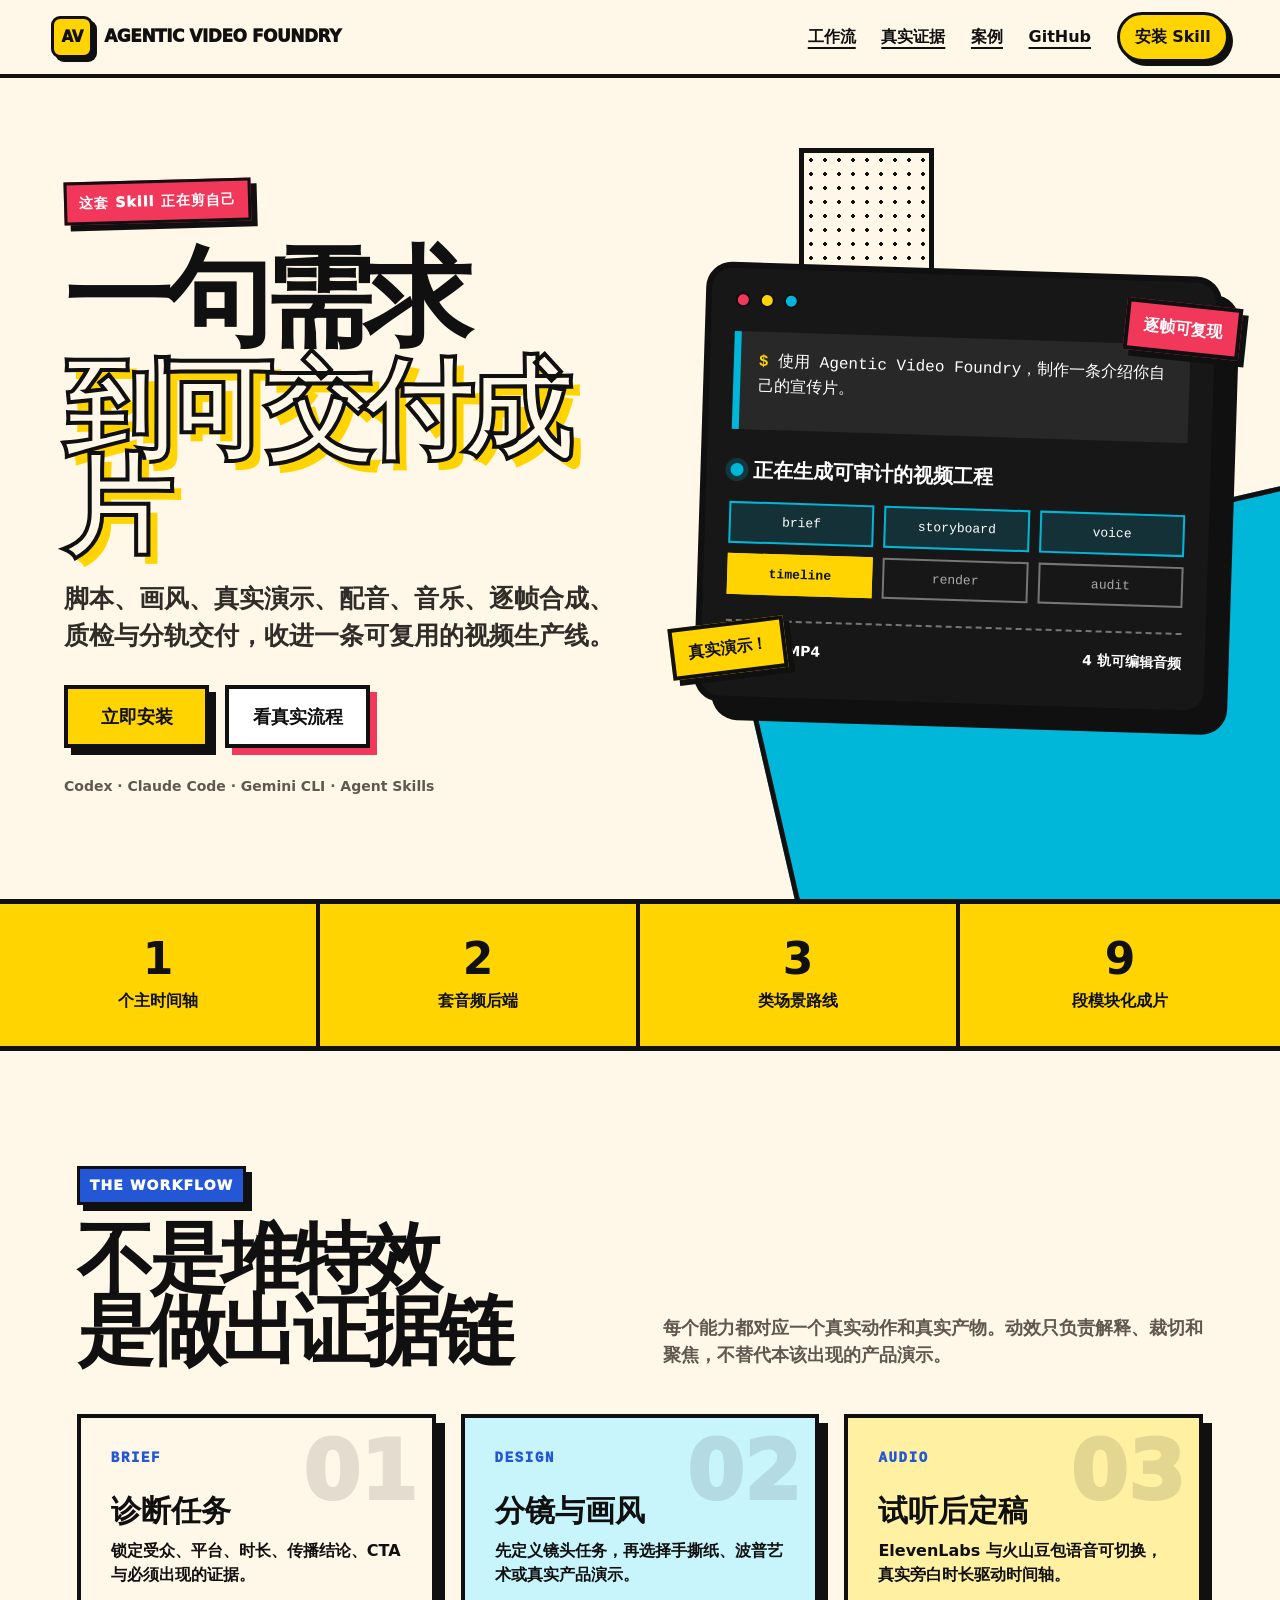
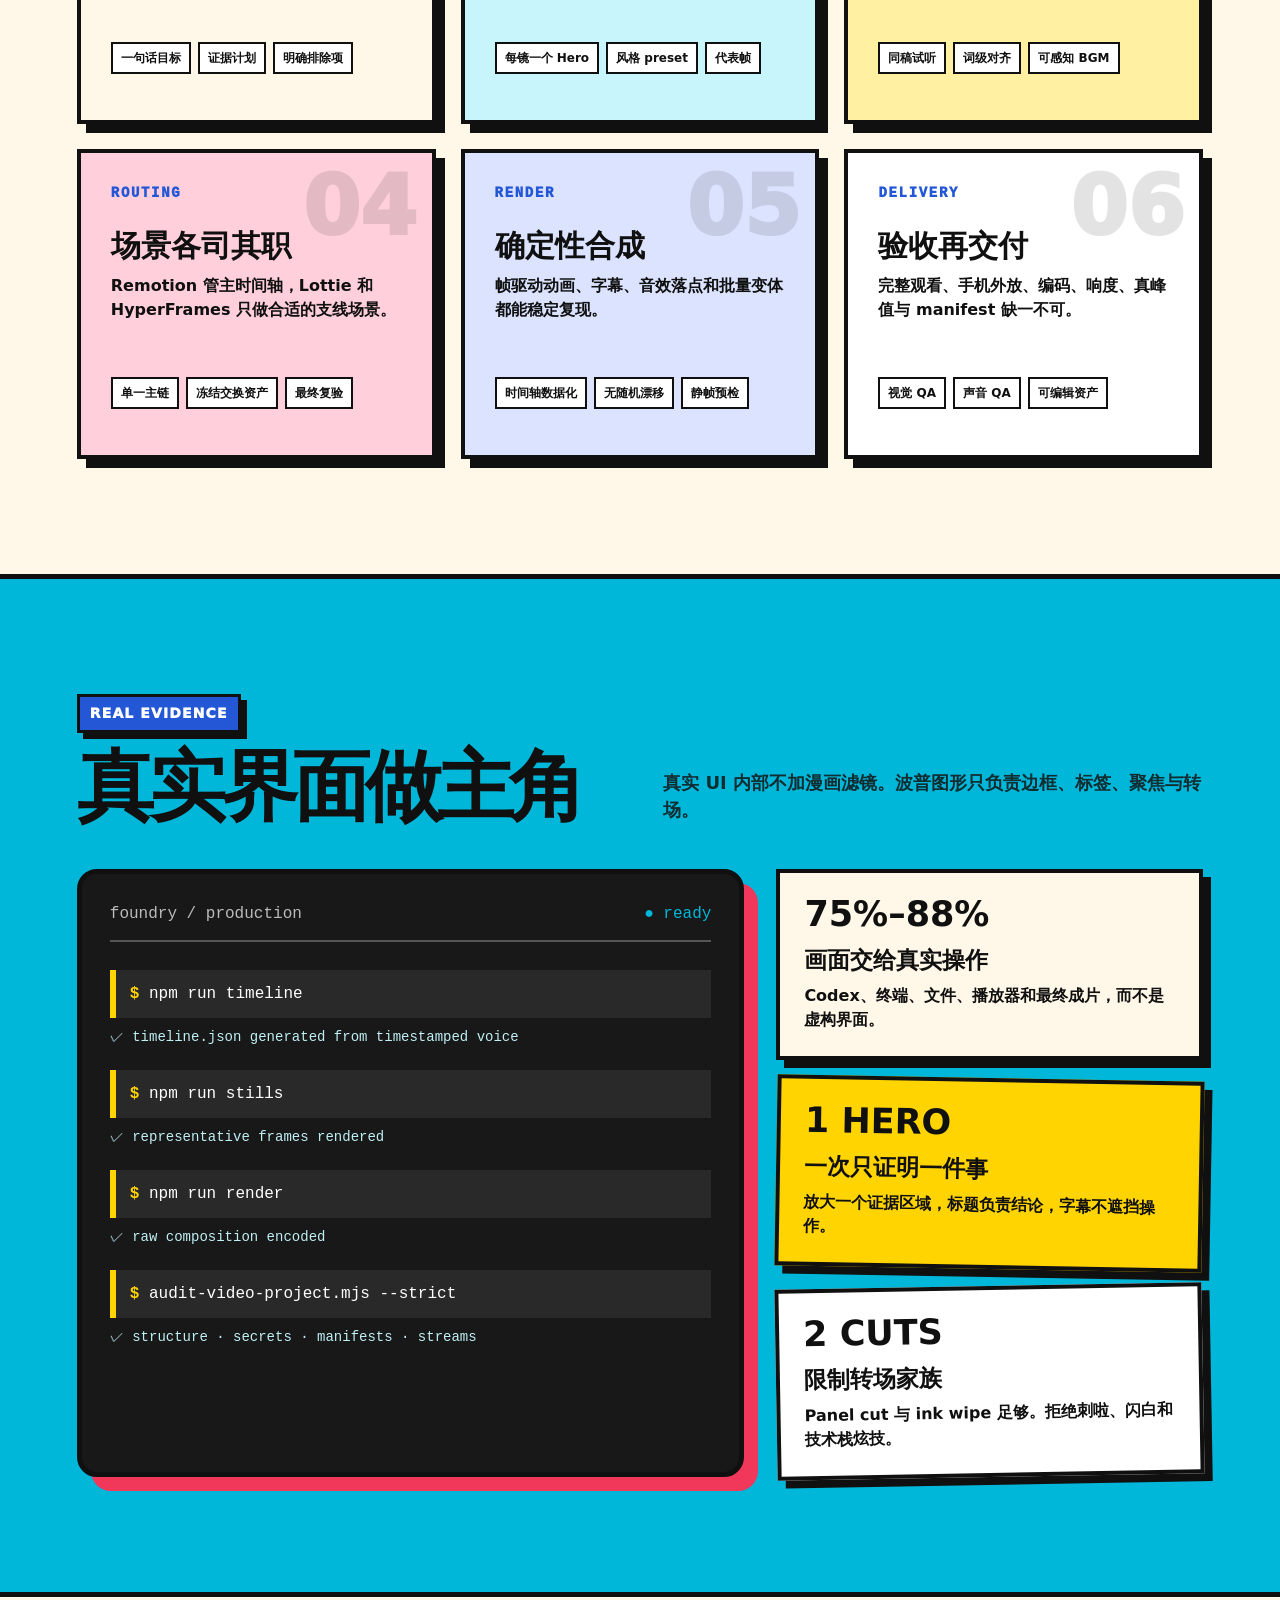
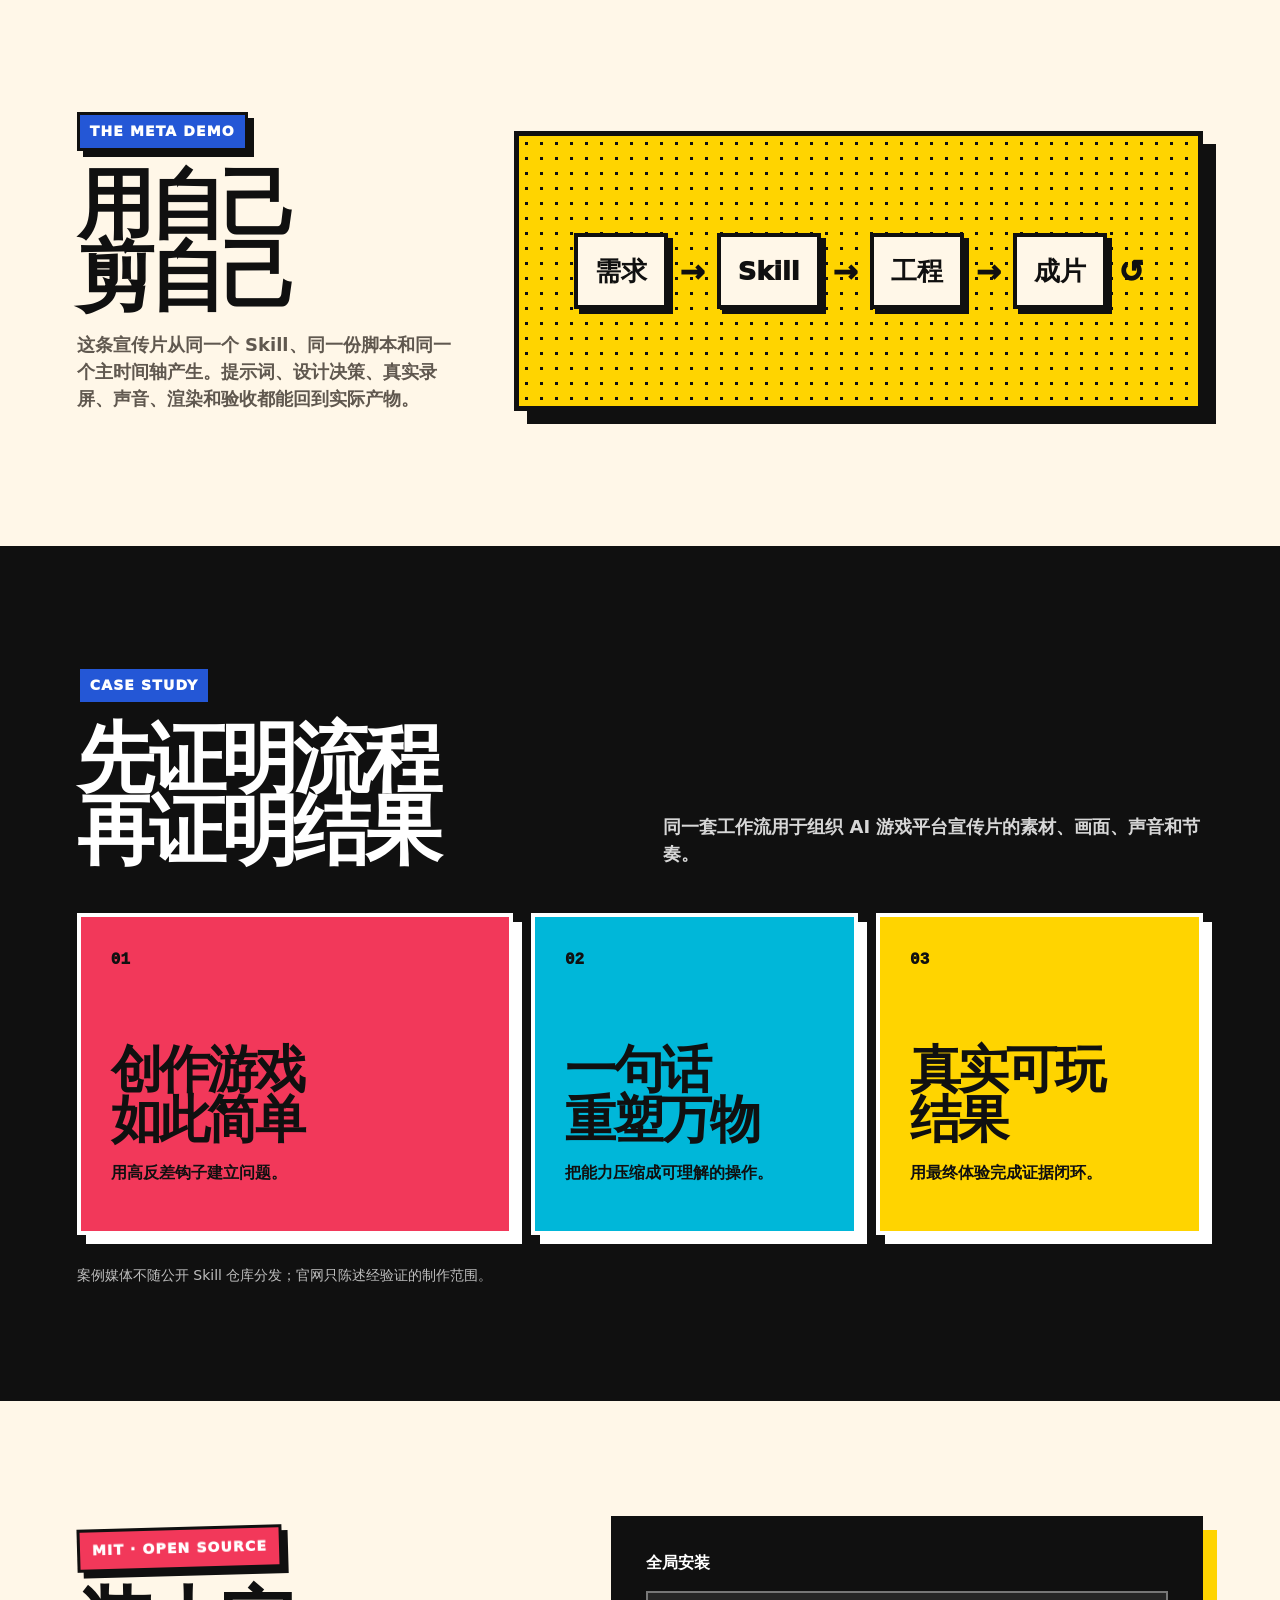
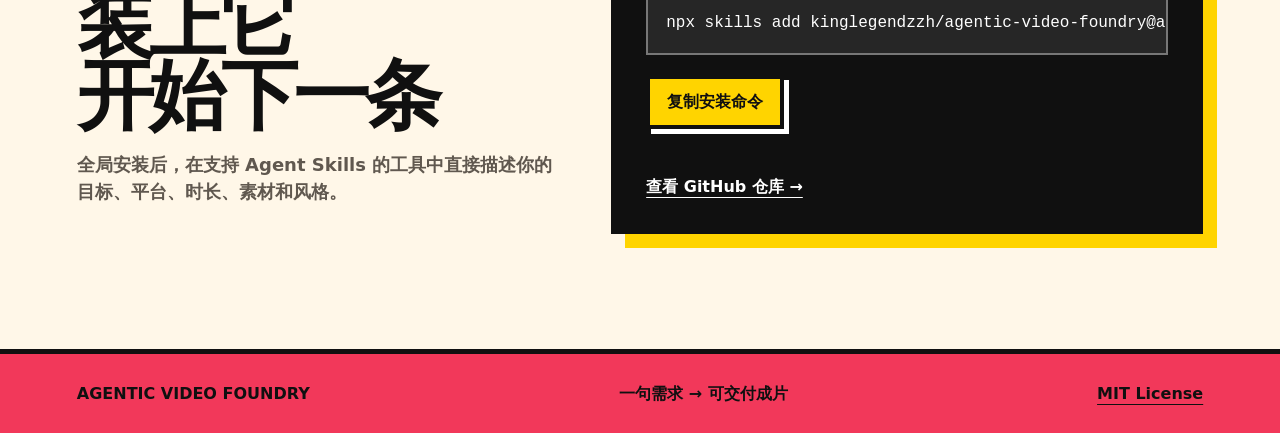
==== website/index.html @ 3f9676ea "feat: add pop-art project website" ====
<!doctype html>
<html lang="zh-CN">
  <head>
    <meta charset="utf-8" />
    <meta name="viewport" content="width=device-width, initial-scale=1" />
    <meta
      name="description"
      content="Agentic Video Foundry：把创意、真实演示、配音、音乐、字幕、逐帧合成和质检串成可复现的短视频生产线。"
    />
    <meta name="theme-color" content="#fff7e8" />
    <title>Agentic Video Foundry｜一句需求，到可交付成片</title>
    <link rel="icon" href="data:," />
    <link rel="stylesheet" href="./styles.css" />
    <script src="./site.js" defer></script>
  </head>
  <body>
    <a class="skip-link" href="#main">跳到主要内容</a>

    <header class="site-header" data-header>
      <a class="brand" href="#top" aria-label="Agentic Video Foundry 首页">
        <span class="brand-mark" aria-hidden="true">AV</span>
        <span>AGENTIC VIDEO FOUNDRY</span>
      </a>
      <nav class="site-nav" aria-label="主要导航">
        <a href="#workflow">工作流</a>
        <a href="#evidence">真实证据</a>
        <a href="#case-study">案例</a>
        <a href="https://github.com/kinglegendzzh/agentic-video-foundry">GitHub</a>
        <a class="nav-cta" href="#install">安装 Skill</a>
      </nav>
    </header>

    <main id="main">
      <section class="hero" id="top" aria-labelledby="hero-title">
        <div class="hero-copy">
          <p class="eyebrow">这套 Skill 正在剪自己</p>
          <h1 id="hero-title">
            一句需求
            <span>到可交付成片</span>
          </h1>
          <p class="hero-lead">
            脚本、画风、真实演示、配音、音乐、逐帧合成、质检与分轨交付，收进一条可复用的视频生产线。
          </p>
          <div class="hero-actions">
            <a class="button button-primary" href="#install">立即安装</a>
            <a class="button button-secondary" href="#evidence">看真实流程</a>
          </div>
          <p class="compatibility">Codex · Claude Code · Gemini CLI · Agent Skills</p>
        </div>

        <div class="hero-stage" aria-label="Agentic Video Foundry 制作流程示意">
          <div class="browser-card">
            <div class="browser-dots" aria-hidden="true">
              <i></i><i></i><i></i>
            </div>
            <p class="terminal-line">
              <span class="terminal-prompt">$</span>
              使用 Agentic Video Foundry，制作一条介绍你自己的宣传片。
            </p>
            <div class="build-status">
              <span class="status-dot" aria-hidden="true"></span>
              <strong>正在生成可审计的视频工程</strong>
            </div>
            <ol class="build-steps" aria-label="制作步骤">
              <li class="is-done">brief</li>
              <li class="is-done">storyboard</li>
              <li class="is-done">voice</li>
              <li class="is-active">timeline</li>
              <li>render</li>
              <li>audit</li>
            </ol>
            <div class="mini-output">
              <span>9 段独立 MP4</span>
              <span>4 轨可编辑音频</span>
            </div>
          </div>
          <div class="burst burst-one" aria-hidden="true">真实演示！</div>
          <div class="burst burst-two" aria-hidden="true">逐帧可复现</div>
        </div>
      </section>

      <section class="proof-strip" aria-label="核心能力数字">
        <article><strong>1</strong><span>个主时间轴</span></article>
        <article><strong>2</strong><span>套音频后端</span></article>
        <article><strong>3</strong><span>类场景路线</span></article>
        <article><strong>9</strong><span>段模块化成片</span></article>
      </section>

      <section class="section workflow-section" id="workflow" aria-labelledby="workflow-title">
        <div class="section-heading">
          <div>
            <p class="section-kicker">THE WORKFLOW</p>
            <h2 id="workflow-title">不是堆特效<br />是做出证据链</h2>
          </div>
          <p>
            每个能力都对应一个真实动作和真实产物。动效只负责解释、裁切和聚焦，不替代本该出现的产品演示。
          </p>
        </div>

        <div class="workflow-grid">
          <article class="workflow-card card-paper">
            <span class="card-number">01</span>
            <p class="card-label">BRIEF</p>
            <h3>诊断任务</h3>
            <p>锁定受众、平台、时长、传播结论、CTA 与必须出现的证据。</p>
            <ul><li>一句话目标</li><li>证据计划</li><li>明确排除项</li></ul>
          </article>
          <article class="workflow-card card-cyan">
            <span class="card-number">02</span>
            <p class="card-label">DESIGN</p>
            <h3>分镜与画风</h3>
            <p>先定义镜头任务，再选择手撕纸、波普艺术或真实产品演示。</p>
            <ul><li>每镜一个 Hero</li><li>风格 preset</li><li>代表帧</li></ul>
          </article>
          <article class="workflow-card card-yellow">
            <span class="card-number">03</span>
            <p class="card-label">AUDIO</p>
            <h3>试听后定稿</h3>
            <p>ElevenLabs 与火山豆包语音可切换，真实旁白时长驱动时间轴。</p>
            <ul><li>同稿试听</li><li>词级对齐</li><li>可感知 BGM</li></ul>
          </article>
          <article class="workflow-card card-red">
            <span class="card-number">04</span>
            <p class="card-label">ROUTING</p>
            <h3>场景各司其职</h3>
            <p>Remotion 管主时间轴，Lottie 和 HyperFrames 只做合适的支线场景。</p>
            <ul><li>单一主链</li><li>冻结交换资产</li><li>最终复验</li></ul>
          </article>
          <article class="workflow-card card-blue">
            <span class="card-number">05</span>
            <p class="card-label">RENDER</p>
            <h3>确定性合成</h3>
            <p>帧驱动动画、字幕、音效落点和批量变体都能稳定复现。</p>
            <ul><li>时间轴数据化</li><li>无随机漂移</li><li>静帧预检</li></ul>
          </article>
          <article class="workflow-card card-white">
            <span class="card-number">06</span>
            <p class="card-label">DELIVERY</p>
            <h3>验收再交付</h3>
            <p>完整观看、手机外放、编码、响度、真峰值与 manifest 缺一不可。</p>
            <ul><li>视觉 QA</li><li>声音 QA</li><li>可编辑资产</li></ul>
          </article>
        </div>
      </section>

      <section class="section evidence-section" id="evidence" aria-labelledby="evidence-title">
        <div class="section-heading evidence-heading">
          <div>
            <p class="section-kicker">REAL EVIDENCE</p>
            <h2 id="evidence-title">真实界面做主角</h2>
          </div>
          <p>真实 UI 内部不加漫画滤镜。波普图形只负责边框、标签、聚焦与转场。</p>
        </div>

        <div class="evidence-layout">
          <div class="evidence-terminal" aria-label="真实工程命令示例">
            <div class="terminal-header"><span>foundry / production</span><span>● ready</span></div>
            <code><b>$</b> npm run timeline</code>
            <p>✓ timeline.json generated from timestamped voice</p>
            <code><b>$</b> npm run stills</code>
            <p>✓ representative frames rendered</p>
            <code><b>$</b> npm run render</code>
            <p>✓ raw composition encoded</p>
            <code><b>$</b> audit-video-project.mjs --strict</code>
            <p>✓ structure · secrets · manifests · streams</p>
          </div>

          <div class="evidence-notes">
            <article>
              <strong>75%–88%</strong>
              <h3>画面交给真实操作</h3>
              <p>Codex、终端、文件、播放器和最终成片，而不是虚构界面。</p>
            </article>
            <article>
              <strong>1 HERO</strong>
              <h3>一次只证明一件事</h3>
              <p>放大一个证据区域，标题负责结论，字幕不遮挡操作。</p>
            </article>
            <article>
              <strong>2 CUTS</strong>
              <h3>限制转场家族</h3>
              <p>Panel cut 与 ink wipe 足够。拒绝刺啦、闪白和技术栈炫技。</p>
            </article>
          </div>
        </div>
      </section>

      <section class="section self-demo" aria-labelledby="self-demo-title">
        <div class="self-demo-copy">
          <p class="section-kicker">THE META DEMO</p>
          <h2 id="self-demo-title">用自己<br />剪自己</h2>
          <p>
            这条宣传片从同一个 Skill、同一份脚本和同一个主时间轴产生。提示词、设计决策、真实录屏、声音、渲染和验收都能回到实际产物。
          </p>
        </div>
        <div class="loop-diagram" aria-label="自我演示闭环">
          <span>需求</span><i aria-hidden="true">→</i><span>Skill</span><i aria-hidden="true">→</i><span>工程</span><i aria-hidden="true">→</i><span>成片</span><i aria-hidden="true">↺</i>
        </div>
      </section>

      <section class="section case-section" id="case-study" aria-labelledby="case-title">
        <div class="section-heading case-heading">
          <div>
            <p class="section-kicker">CASE STUDY</p>
            <h2 id="case-title">先证明流程<br />再证明结果</h2>
          </div>
          <p>同一套工作流用于组织 AI 游戏平台宣传片的素材、画面、声音和节奏。</p>
        </div>
        <div class="case-panels" aria-label="AI 游戏平台宣传片内容概览">
          <article class="case-panel case-pink"><span>01</span><h3>创作游戏<br />如此简单</h3><p>用高反差钩子建立问题。</p></article>
          <article class="case-panel case-cyan"><span>02</span><h3>一句话<br />重塑万物</h3><p>把能力压缩成可理解的操作。</p></article>
          <article class="case-panel case-yellow"><span>03</span><h3>真实可玩<br />结果</h3><p>用最终体验完成证据闭环。</p></article>
        </div>
        <p class="case-note">案例媒体不随公开 Skill 仓库分发；官网只陈述经验证的制作范围。</p>
      </section>

      <section class="section install-section" id="install" aria-labelledby="install-title">
        <div>
          <p class="eyebrow">MIT · OPEN SOURCE</p>
          <h2 id="install-title">装上它<br />开始下一条</h2>
          <p>全局安装后，在支持 Agent Skills 的工具中直接描述你的目标、平台、时长、素材和风格。</p>
        </div>
        <div class="install-panel">
          <p>全局安装</p>
          <pre><code data-install-command>npx skills add kinglegendzzh/agentic-video-foundry@agentic-video-foundry -g -y</code></pre>
          <button class="copy-button" type="button" data-copy-button aria-describedby="copy-status">
            复制安装命令
          </button>
          <p class="copy-status" id="copy-status" role="status" aria-live="polite"></p>
          <a class="repo-link" href="https://github.com/kinglegendzzh/agentic-video-foundry">查看 GitHub 仓库 →</a>
        </div>
      </section>
    </main>

    <footer class="site-footer">
      <span>AGENTIC VIDEO FOUNDRY</span>
      <span>一句需求 → 可交付成片</span>
      <a href="https://github.com/kinglegendzzh/agentic-video-foundry/blob/main/LICENSE">MIT License</a>
    </footer>
  </body>
</html>
---- website/styles.css ----
:root {
  --ink: #101010;
  --paper: #fff7e8;
  --yellow: #ffd400;
  --cyan: #00b7d9;
  --red: #f2385a;
  --blue: #2457d6;
  --white: #ffffff;
  --muted: #60584f;
  --border: 4px;
  --shadow: 9px 9px 0 var(--ink);
  --content: 1440px;
}

* {
  box-sizing: border-box;
}

html {
  scroll-behavior: smooth;
  scroll-padding-top: 90px;
}

body {
  margin: 0;
  background: var(--paper);
  color: var(--ink);
  font-family: Inter, ui-sans-serif, system-ui, -apple-system, BlinkMacSystemFont, "PingFang SC", "Microsoft YaHei", sans-serif;
  line-height: 1.5;
}

a,
button {
  -webkit-tap-highlight-color: transparent;
}

a:focus-visible,
button:focus-visible {
  outline: 5px solid var(--blue);
  outline-offset: 4px;
}

.skip-link {
  position: fixed;
  left: 18px;
  top: 12px;
  z-index: 100;
  padding: 10px 14px;
  color: var(--white);
  background: var(--ink);
  transform: translateY(-160%);
}

.skip-link:focus {
  transform: translateY(0);
}

.site-header {
  position: sticky;
  top: 0;
  z-index: 20;
  display: flex;
  align-items: center;
  justify-content: space-between;
  gap: 24px;
  min-height: 76px;
  padding: 12px clamp(18px, 4vw, 68px);
  border-bottom: var(--border) solid var(--ink);
  background: rgba(255, 247, 232, 0.96);
}

.site-header.is-scrolled {
  box-shadow: 0 7px 0 rgba(16, 16, 16, 0.16);
}

.brand {
  display: flex;
  align-items: center;
  gap: 11px;
  color: var(--ink);
  font-size: 17px;
  font-weight: 950;
  letter-spacing: -0.03em;
  text-decoration: none;
}

.brand-mark {
  display: grid;
  width: 42px;
  height: 42px;
  place-items: center;
  border: 3px solid var(--ink);
  border-radius: 9px;
  background: var(--yellow);
  box-shadow: 4px 4px 0 var(--ink);
  font-size: 15px;
}

.site-nav {
  display: flex;
  align-items: center;
  gap: clamp(13px, 2vw, 28px);
}

.site-nav a {
  color: var(--ink);
  font-weight: 820;
  text-decoration-thickness: 2px;
  text-underline-offset: 5px;
}

.site-nav .nav-cta {
  padding: 10px 15px;
  border: 3px solid var(--ink);
  border-radius: 999px;
  background: var(--yellow);
  box-shadow: 4px 4px 0 var(--ink);
  text-decoration: none;
}

.hero {
  position: relative;
  isolation: isolate;
  display: grid;
  grid-template-columns: minmax(0, 1.04fr) minmax(390px, 0.96fr);
  gap: clamp(36px, 6vw, 92px);
  align-items: center;
  min-height: 720px;
  max-width: var(--content);
  margin: 0 auto;
  padding: clamp(60px, 8vw, 112px) clamp(20px, 5vw, 78px);
  overflow: hidden;
}

.hero::before,
.hero::after {
  content: "";
  position: absolute;
  z-index: -2;
  border: 5px solid var(--ink);
}

.hero::before {
  right: -190px;
  bottom: -340px;
  width: 660px;
  height: 700px;
  background: var(--cyan);
  transform: rotate(-13deg);
}

.hero::after {
  right: 27%;
  top: 70px;
  width: 125px;
  height: 125px;
  background-image: radial-gradient(var(--ink) 2px, transparent 2px);
  background-size: 14px 14px;
}

.eyebrow,
.section-kicker {
  display: inline-block;
  margin: 0;
  border: 3px solid var(--ink);
  background: var(--red);
  color: var(--white);
  box-shadow: 6px 6px 0 var(--ink);
  font-size: 14px;
  font-weight: 950;
  letter-spacing: 0.08em;
}

.eyebrow {
  padding: 8px 12px;
  transform: rotate(-1.6deg);
}

.hero h1 {
  max-width: 850px;
  margin: 27px 0 24px;
  font-size: clamp(58px, 8.4vw, 118px);
  font-weight: 1000;
  letter-spacing: -0.075em;
  line-height: 0.9;
}

.hero h1 span {
  display: block;
  margin-top: 15px;
  color: var(--paper);
  -webkit-text-stroke: 4px var(--ink);
  text-shadow: 9px 9px 0 var(--yellow);
}

.hero-lead {
  max-width: 720px;
  margin: 0;
  color: #302c27;
  font-size: clamp(18px, 2vw, 25px);
  font-weight: 720;
}

.hero-actions {
  display: flex;
  flex-wrap: wrap;
  gap: 16px;
  margin-top: 30px;
}

.button {
  display: inline-block;
  min-width: 145px;
  padding: 14px 20px;
  border: 4px solid var(--ink);
  color: var(--ink);
  font-size: 18px;
  font-weight: 950;
  text-align: center;
  text-decoration: none;
}

.button-primary {
  background: var(--yellow);
  box-shadow: 7px 7px 0 var(--ink);
}

.button-secondary {
  background: var(--white);
  box-shadow: 7px 7px 0 var(--red);
}

.button:active,
.copy-button:active,
.nav-cta:active {
  transform: translate(3px, 3px);
  box-shadow: 2px 2px 0 var(--ink);
}

.compatibility {
  margin: 28px 0 0;
  color: var(--muted);
  font-size: 14px;
  font-weight: 850;
}

.hero-stage {
  position: relative;
  min-width: 0;
}

.browser-card {
  min-height: 440px;
  padding: 24px;
  border: 6px solid var(--ink);
  border-radius: 26px;
  background: #171717;
  box-shadow: 18px 18px 0 var(--ink);
  color: var(--white);
  transform: rotate(1.8deg);
}

.browser-dots {
  display: flex;
  gap: 9px;
  margin-bottom: 24px;
}

.browser-dots i {
  display: block;
  width: 15px;
  height: 15px;
  border: 2px solid var(--ink);
  border-radius: 50%;
}

.browser-dots i:nth-child(1) { background: var(--red); }
.browser-dots i:nth-child(2) { background: var(--yellow); }
.browser-dots i:nth-child(3) { background: var(--cyan); }

.terminal-line {
  min-height: 98px;
  margin: 0;
  padding: 18px;
  border-left: 7px solid var(--cyan);
  background: #282828;
  font-family: ui-monospace, SFMono-Regular, Menlo, Monaco, Consolas, monospace;
  font-size: 16px;
  line-height: 1.55;
}

.terminal-prompt {
  color: var(--yellow);
  font-weight: 900;
}

.build-status {
  display: flex;
  align-items: center;
  gap: 10px;
  margin: 25px 0 17px;
  font-size: 20px;
}

.status-dot {
  width: 13px;
  height: 13px;
  border-radius: 50%;
  background: var(--cyan);
  box-shadow: 0 0 0 5px rgba(0, 183, 217, 0.2);
}

.build-steps {
  display: grid;
  grid-template-columns: repeat(3, 1fr);
  gap: 10px;
  margin: 0;
  padding: 0;
  list-style: none;
}

.build-steps li {
  padding: 9px;
  border: 2px solid #777;
  color: #aaa;
  font-family: ui-monospace, monospace;
  font-size: 13px;
  text-align: center;
}

.build-steps .is-done {
  border-color: var(--cyan);
  color: var(--white);
  background: rgba(0, 183, 217, 0.16);
}

.build-steps .is-active {
  border-color: var(--yellow);
  color: var(--ink);
  background: var(--yellow);
  font-weight: 900;
}

.mini-output {
  display: flex;
  justify-content: space-between;
  gap: 12px;
  margin-top: 25px;
  padding-top: 18px;
  border-top: 2px dashed #777;
  font-size: 14px;
  font-weight: 850;
}

.burst {
  position: absolute;
  z-index: 2;
  padding: 10px 14px;
  border: 4px solid var(--ink);
  background: var(--yellow);
  box-shadow: 6px 6px 0 var(--ink);
  font-weight: 1000;
}

.burst-one { left: -30px; bottom: 35px; transform: rotate(-7deg); }
.burst-two { right: -25px; top: 34px; background: var(--red); color: var(--white); transform: rotate(6deg); }

.proof-strip {
  display: grid;
  grid-template-columns: repeat(4, 1fr);
  border-top: 5px solid var(--ink);
  border-bottom: 5px solid var(--ink);
  background: var(--yellow);
}

.proof-strip article {
  display: grid;
  min-height: 142px;
  place-content: center;
  padding: 20px;
  border-right: 4px solid var(--ink);
  text-align: center;
}

.proof-strip article:last-child { border-right: 0; }
.proof-strip strong { font-size: 44px; line-height: 1; }
.proof-strip span { margin-top: 8px; font-weight: 850; }

.section {
  padding: clamp(70px, 9vw, 128px) clamp(20px, 6vw, 92px);
}

.section-heading {
  display: flex;
  justify-content: space-between;
  gap: 40px;
  align-items: end;
  max-width: var(--content);
  margin: 0 auto 46px;
}

.section-kicker {
  padding: 6px 10px;
  background: var(--blue);
}

.section-heading h2,
.self-demo h2,
.install-section h2 {
  margin: 18px 0 0;
  font-size: clamp(46px, 6vw, 82px);
  font-weight: 1000;
  letter-spacing: -0.065em;
  line-height: 0.94;
}

.section-heading > p {
  max-width: 540px;
  margin: 0;
  color: var(--muted);
  font-size: 18px;
  font-weight: 720;
}

.workflow-grid {
  display: grid;
  grid-template-columns: repeat(3, minmax(0, 1fr));
  gap: 25px;
  max-width: var(--content);
  margin: 0 auto;
}

.workflow-card {
  position: relative;
  min-height: 310px;
  padding: 30px;
  border: 4px solid var(--ink);
  box-shadow: var(--shadow);
  overflow: hidden;
}

.card-number {
  position: absolute;
  right: 15px;
  top: -8px;
  font-size: 82px;
  font-weight: 1000;
  opacity: 0.11;
}

.card-label {
  margin: 0 0 25px;
  color: var(--blue);
  font-family: ui-monospace, monospace;
  font-size: 14px;
  font-weight: 1000;
  letter-spacing: 0.12em;
}

.workflow-card h3 {
  margin: 0 0 12px;
  font-size: 30px;
  line-height: 1.1;
}

.workflow-card > p:not(.card-label) {
  min-height: 82px;
  margin: 0;
  font-weight: 690;
}

.workflow-card ul {
  display: flex;
  flex-wrap: wrap;
  gap: 7px;
  margin: 21px 0 0;
  padding: 0;
  list-style: none;
}

.workflow-card li {
  padding: 5px 8px;
  border: 2px solid var(--ink);
  background: var(--white);
  font-size: 12px;
  font-weight: 850;
}

.card-paper { background: var(--paper); }
.card-cyan { background: #c8f5fc; }
.card-yellow { background: #fff0a2; }
.card-red { background: #ffd0dc; }
.card-blue { background: #dbe3ff; }
.card-white { background: var(--white); }

.evidence-section {
  border-top: 5px solid var(--ink);
  border-bottom: 5px solid var(--ink);
  background: var(--cyan);
}

.evidence-heading > p { color: #102d32; }

.evidence-layout {
  display: grid;
  grid-template-columns: minmax(0, 1.22fr) minmax(310px, 0.78fr);
  gap: 32px;
  max-width: var(--content);
  margin: 0 auto;
}

.evidence-layout > *,
.install-section > * {
  min-width: 0;
}

.evidence-terminal {
  min-height: 470px;
  padding: 28px;
  border: 5px solid var(--ink);
  border-radius: 20px;
  background: #181818;
  box-shadow: 14px 14px 0 var(--red);
  color: var(--white);
}

.terminal-header {
  display: flex;
  justify-content: space-between;
  gap: 20px;
  margin-bottom: 28px;
  padding-bottom: 14px;
  border-bottom: 2px solid #555;
  color: #bbb;
  font-family: ui-monospace, monospace;
}

.terminal-header span:last-child { color: var(--cyan); }

.evidence-terminal code {
  display: block;
  overflow-x: auto;
  padding: 12px 14px;
  border-left: 6px solid var(--yellow);
  background: #292929;
  color: var(--white);
  font-family: ui-monospace, monospace;
  white-space: nowrap;
}

.evidence-terminal code b { color: var(--yellow); }
.evidence-terminal p { margin: 9px 0 22px; color: #bfeff4; font-family: ui-monospace, monospace; font-size: 14px; }

.evidence-notes {
  display: grid;
  gap: 18px;
}

.evidence-notes article {
  padding: 24px;
  border: 4px solid var(--ink);
  background: var(--paper);
  box-shadow: 8px 8px 0 var(--ink);
}

.evidence-notes article:nth-child(2) { background: var(--yellow); transform: rotate(1deg); }
.evidence-notes article:nth-child(3) { background: var(--white); transform: rotate(-1deg); }
.evidence-notes strong { font-size: 35px; line-height: 1; }
.evidence-notes h3 { margin: 10px 0 6px; font-size: 23px; }
.evidence-notes p { margin: 0; font-weight: 650; }

.self-demo {
  display: grid;
  grid-template-columns: minmax(280px, 0.72fr) minmax(0, 1.28fr);
  gap: 50px;
  align-items: center;
  max-width: var(--content);
  margin: 0 auto;
}

.self-demo-copy > p:last-child {
  max-width: 560px;
  color: var(--muted);
  font-size: 18px;
  font-weight: 690;
}

.loop-diagram {
  display: flex;
  align-items: center;
  justify-content: center;
  gap: 12px;
  min-height: 280px;
  padding: 30px;
  border: 5px solid var(--ink);
  background-image: radial-gradient(var(--ink) 1.5px, transparent 1.5px);
  background-color: var(--yellow);
  background-size: 15px 15px;
  box-shadow: 13px 13px 0 var(--ink);
  overflow: hidden;
}

.loop-diagram span {
  padding: 15px 17px;
  border: 4px solid var(--ink);
  background: var(--paper);
  box-shadow: 5px 5px 0 var(--ink);
  font-size: clamp(17px, 2vw, 26px);
  font-weight: 1000;
  white-space: nowrap;
}

.loop-diagram i { font-style: normal; font-size: 30px; font-weight: 1000; }

.case-section {
  border-top: 5px solid var(--ink);
  background: var(--ink);
  color: var(--white);
}

.case-heading > p { color: #d7d7d7; }

.case-panels {
  display: grid;
  grid-template-columns: 1.2fr 0.9fr 0.9fr;
  gap: 18px;
  max-width: var(--content);
  margin: 0 auto;
}

.case-panel {
  min-height: 320px;
  padding: 30px;
  border: 4px solid var(--white);
  color: var(--ink);
  box-shadow: 9px 9px 0 var(--white);
}

.case-panel span { font-family: ui-monospace, monospace; font-weight: 1000; }
.case-panel h3 { margin: 72px 0 12px; font-size: clamp(34px, 4vw, 61px); line-height: 0.98; letter-spacing: -0.055em; }
.case-panel p { max-width: 320px; font-weight: 750; }
.case-pink { background: var(--red); }
.case-cyan { background: var(--cyan); }
.case-yellow { background: var(--yellow); }

.case-note {
  max-width: var(--content);
  margin: 30px auto 0;
  color: #bdbdbd;
  font-size: 14px;
}

.install-section {
  display: grid;
  grid-template-columns: 0.9fr 1.1fr;
  gap: 50px;
  align-items: center;
  max-width: var(--content);
  margin: 0 auto;
}

.install-section > div:first-child > p:last-child {
  max-width: 560px;
  color: var(--muted);
  font-size: 18px;
  font-weight: 690;
}

.install-panel {
  min-width: 0;
  padding: 30px;
  border: 5px solid var(--ink);
  background: var(--ink);
  box-shadow: 14px 14px 0 var(--yellow);
  color: var(--white);
}

.install-panel > p:first-child { margin-top: 0; font-weight: 900; }
.install-panel pre { max-width: 100%; overflow-x: auto; margin: 15px 0 20px; padding: 18px; border: 2px solid #777; background: #262626; }
.install-panel code { font-family: ui-monospace, monospace; white-space: pre; }

.copy-button {
  min-height: 48px;
  padding: 11px 17px;
  border: 4px solid var(--ink);
  background: var(--yellow);
  box-shadow: 5px 5px 0 var(--white);
  color: var(--ink);
  font: inherit;
  font-weight: 950;
  cursor: pointer;
}

.copy-status {
  min-height: 24px;
  margin: 15px 0 0;
  color: var(--cyan);
  font-weight: 800;
}

.repo-link { display: inline-block; margin-top: 7px; color: var(--white); font-weight: 850; text-underline-offset: 5px; }

.site-footer {
  display: flex;
  justify-content: space-between;
  gap: 20px;
  padding: 28px clamp(20px, 6vw, 92px);
  border-top: 5px solid var(--ink);
  background: var(--red);
  color: var(--ink);
  font-weight: 900;
}

.site-footer a { color: var(--ink); text-underline-offset: 5px; }

@media (max-width: 1060px) {
  .site-nav > a:not(.nav-cta):not([href*="github"]) { display: none; }
  .hero { grid-template-columns: minmax(0, 1fr); min-height: 0; }
  .hero-stage { max-width: 680px; }
  .workflow-grid { grid-template-columns: repeat(2, minmax(0, 1fr)); }
  .self-demo { grid-template-columns: 1fr; }
  .case-panels { grid-template-columns: 1fr; }
  .case-panel { min-height: 240px; }
  .case-panel h3 { margin-top: 35px; }
}

@media (max-width: 800px) {
  html { scroll-padding-top: 76px; }
  .site-header { min-height: 68px; padding: 10px 16px; }
  .brand span:last-child { display: none; }
  .site-nav { gap: 10px; }
  .site-nav a[href*="github"] { font-size: 14px; }
  .site-nav .nav-cta { padding: 8px 12px; font-size: 14px; }
  .hero { padding-top: 56px; padding-bottom: 70px; }
  .hero::after { display: none; }
  .browser-card { min-height: 0; transform: none; box-shadow: 10px 10px 0 var(--ink); }
  .burst-one { left: -5px; bottom: -22px; }
  .burst-two { right: -5px; top: -25px; }
  .proof-strip { grid-template-columns: repeat(2, 1fr); }
  .proof-strip article:nth-child(2) { border-right: 0; }
  .proof-strip article:nth-child(-n + 2) { border-bottom: 4px solid var(--ink); }
  .section-heading { display: block; }
  .section-heading > p { margin-top: 24px; }
  .workflow-grid { grid-template-columns: 1fr; }
  .workflow-card { min-height: 0; }
  .workflow-card > p:not(.card-label) { min-height: 0; }
  .evidence-layout { grid-template-columns: 1fr; }
  .loop-diagram { flex-wrap: wrap; }
  .install-section { grid-template-columns: 1fr; }
  .site-footer { flex-direction: column; }
}

@media (max-width: 480px) {
  .site-nav a[href*="github"] { display: none; }
  .hero h1 { font-size: clamp(51px, 15vw, 72px); }
  .hero h1 span { -webkit-text-stroke-width: 3px; text-shadow: 6px 6px 0 var(--yellow); }
  .hero-actions { display: grid; grid-template-columns: 1fr; }
  .button { width: 100%; }
  .terminal-line { font-size: 14px; }
  .build-steps { grid-template-columns: repeat(2, 1fr); }
  .mini-output { flex-direction: column; }
  .burst { font-size: 13px; }
  .proof-strip article { min-height: 118px; padding: 14px; }
  .proof-strip strong { font-size: 36px; }
  .proof-strip span { font-size: 13px; }
  .section { padding-inline: 17px; }
  .workflow-card { padding: 24px; box-shadow: 6px 6px 0 var(--ink); }
  .evidence-terminal { padding: 18px; box-shadow: 8px 8px 0 var(--red); }
  .terminal-header { font-size: 12px; }
  .loop-diagram { padding: 20px; box-shadow: 8px 8px 0 var(--ink); }
  .loop-diagram span { padding: 11px 12px; font-size: 15px; }
  .case-panel { min-height: 220px; padding: 24px; box-shadow: 6px 6px 0 var(--white); }
  .install-panel { padding: 20px; box-shadow: 8px 8px 0 var(--yellow); }
}

@media (prefers-reduced-motion: reduce) {
  html { scroll-behavior: auto; }
  *, *::before, *::after { transition: none !important; animation: none !important; }
  .browser-card, .burst, .evidence-notes article { transform: none; }
}
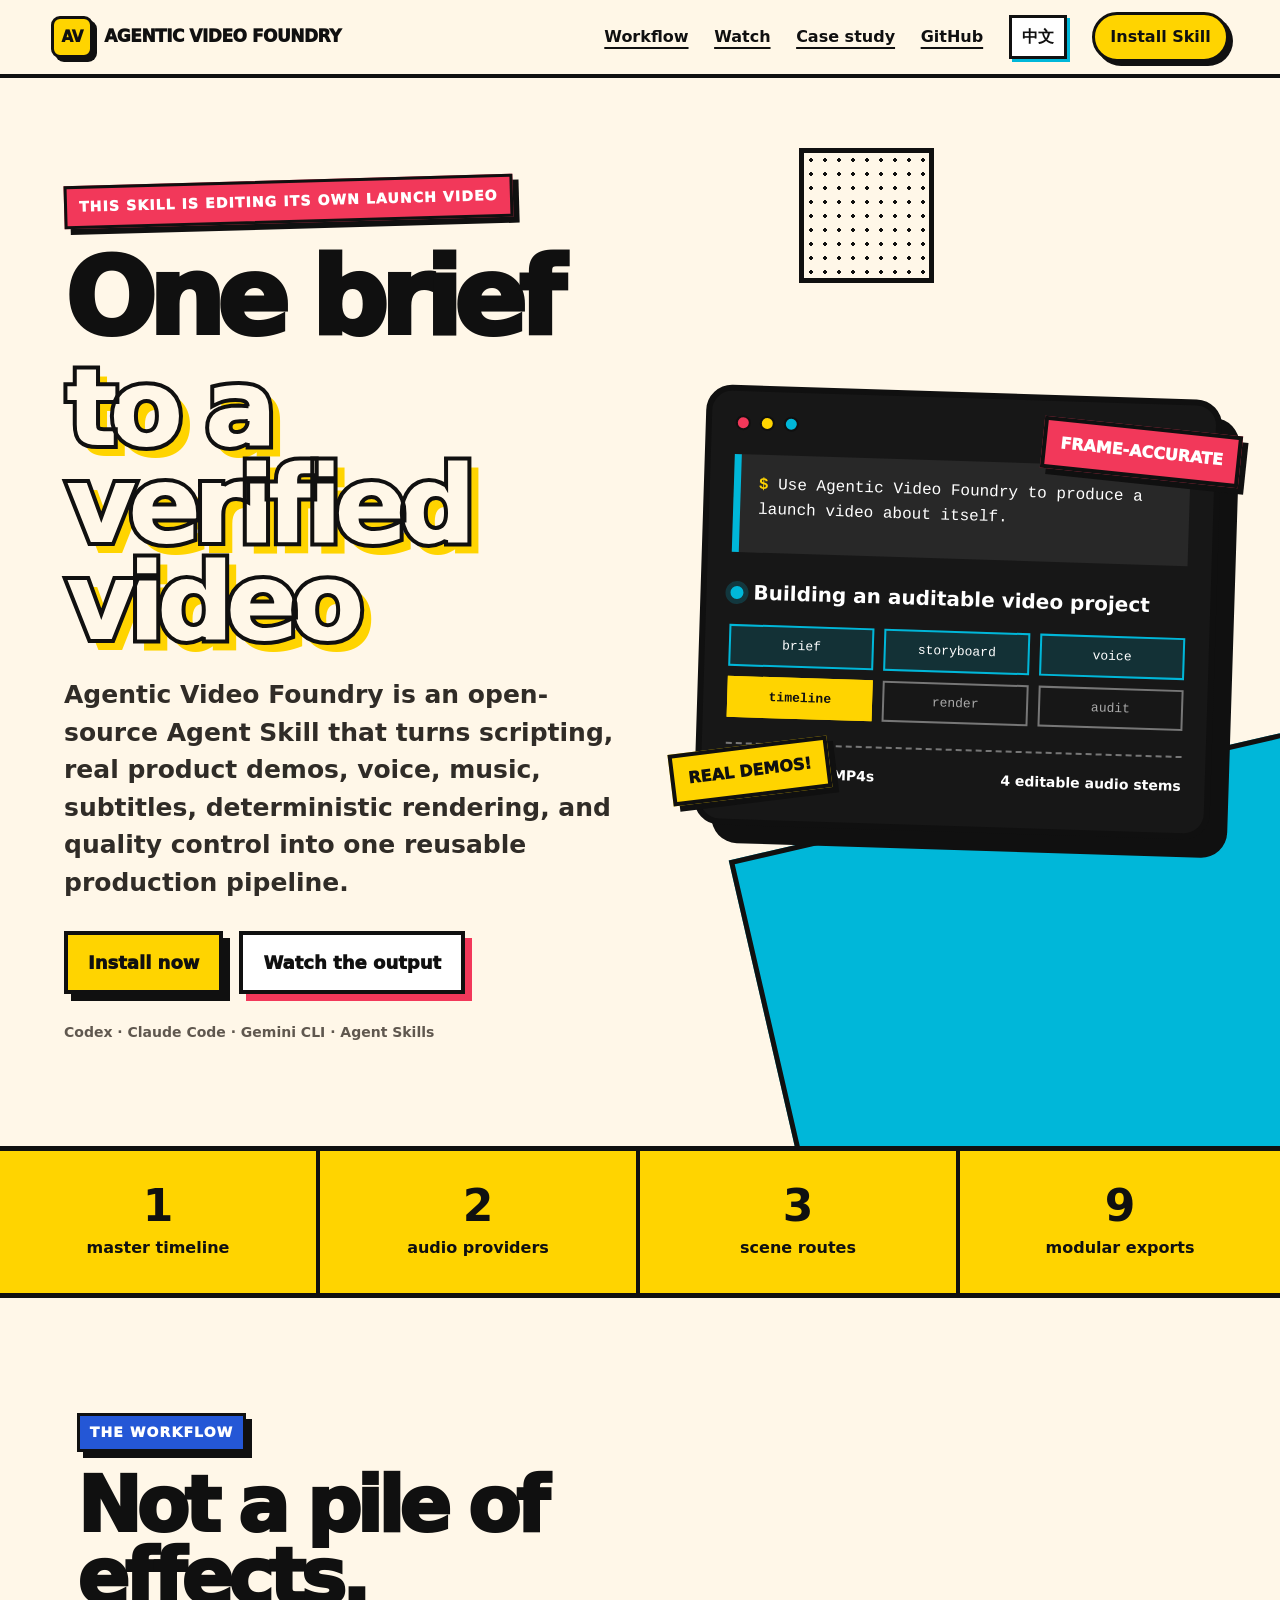
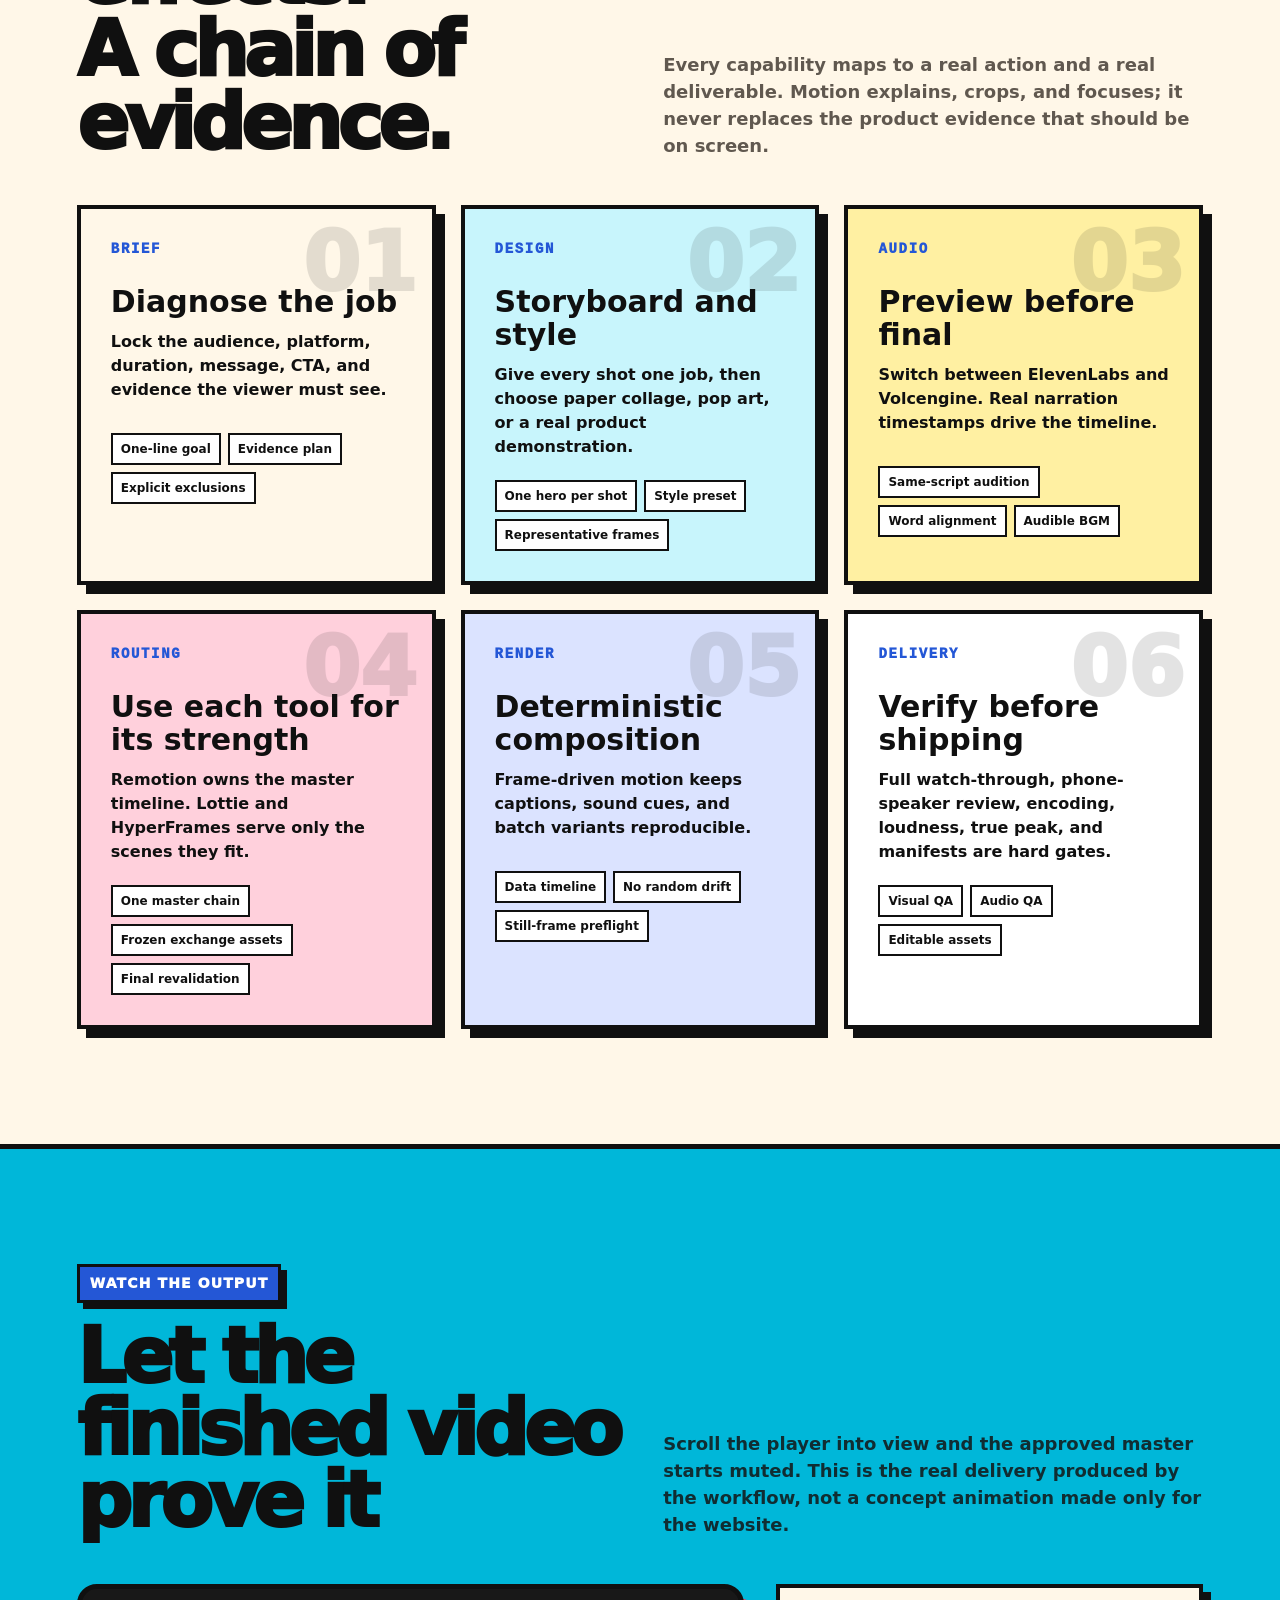
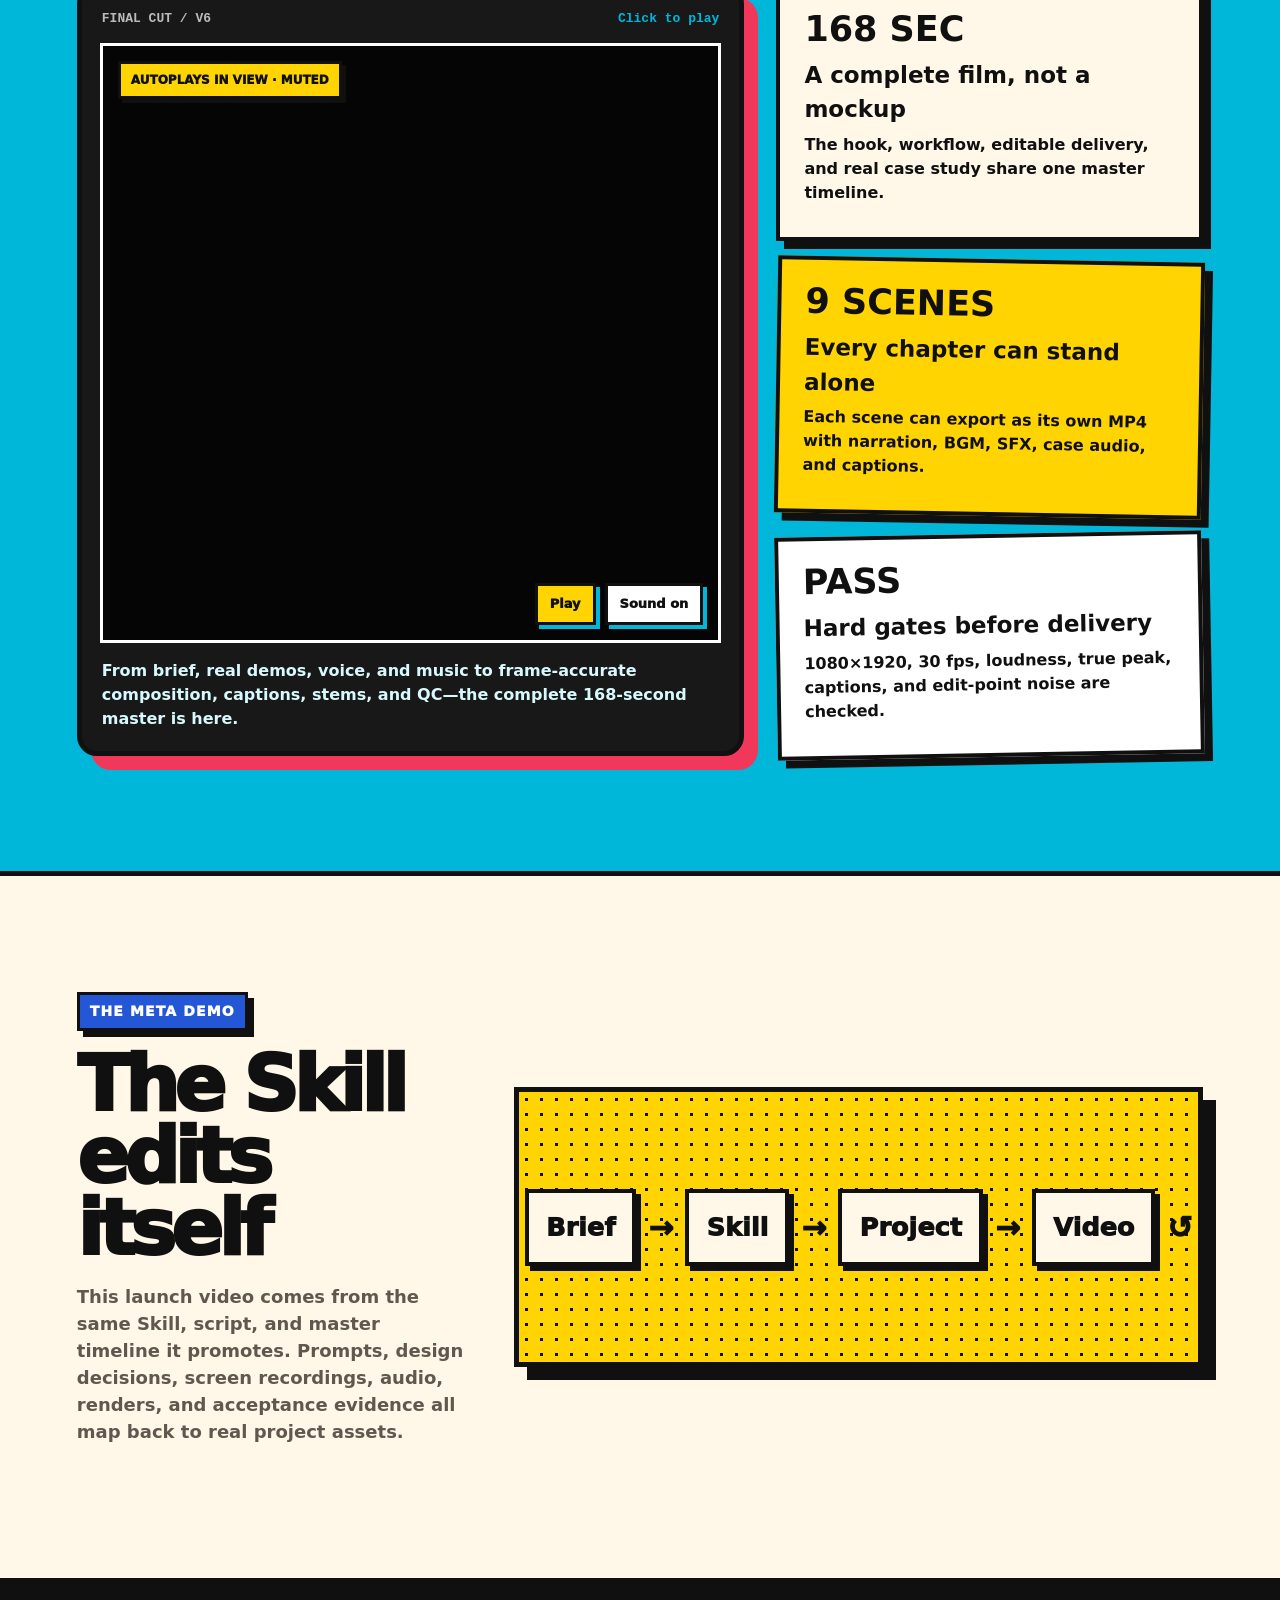
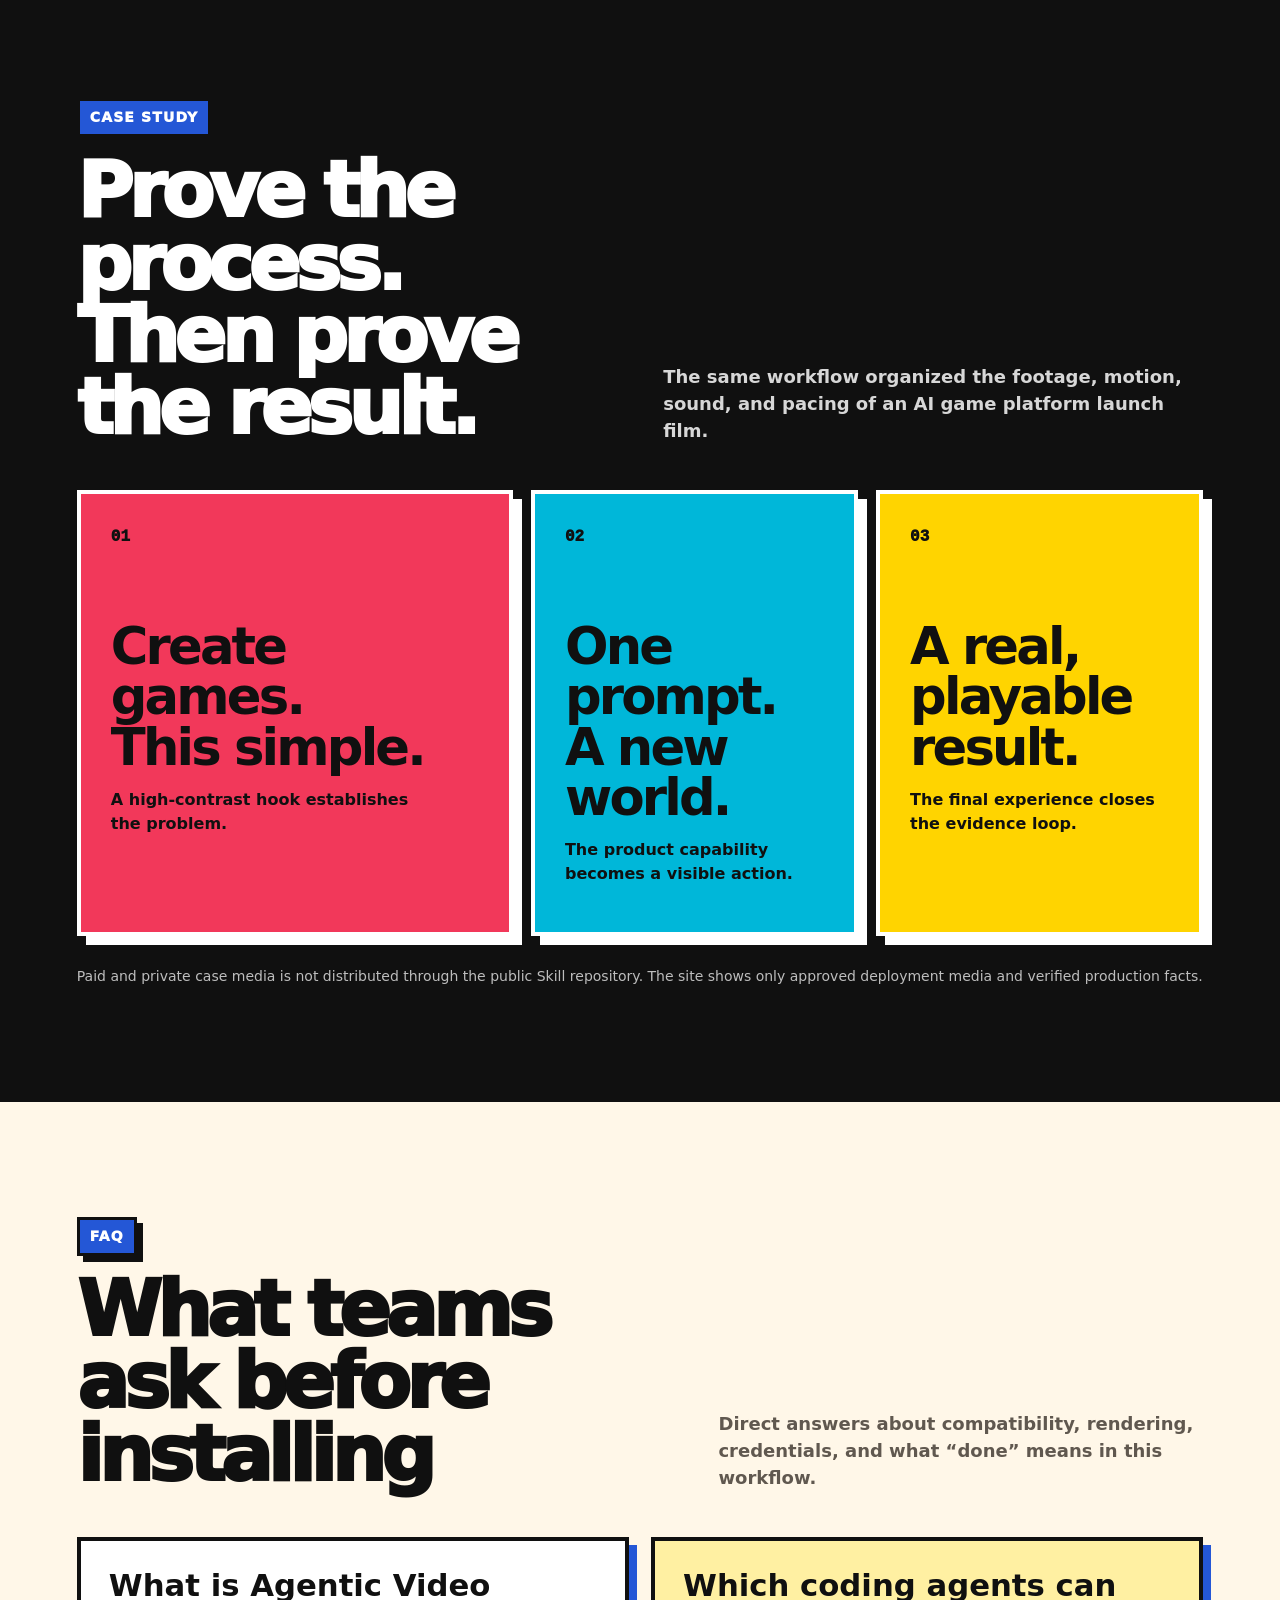
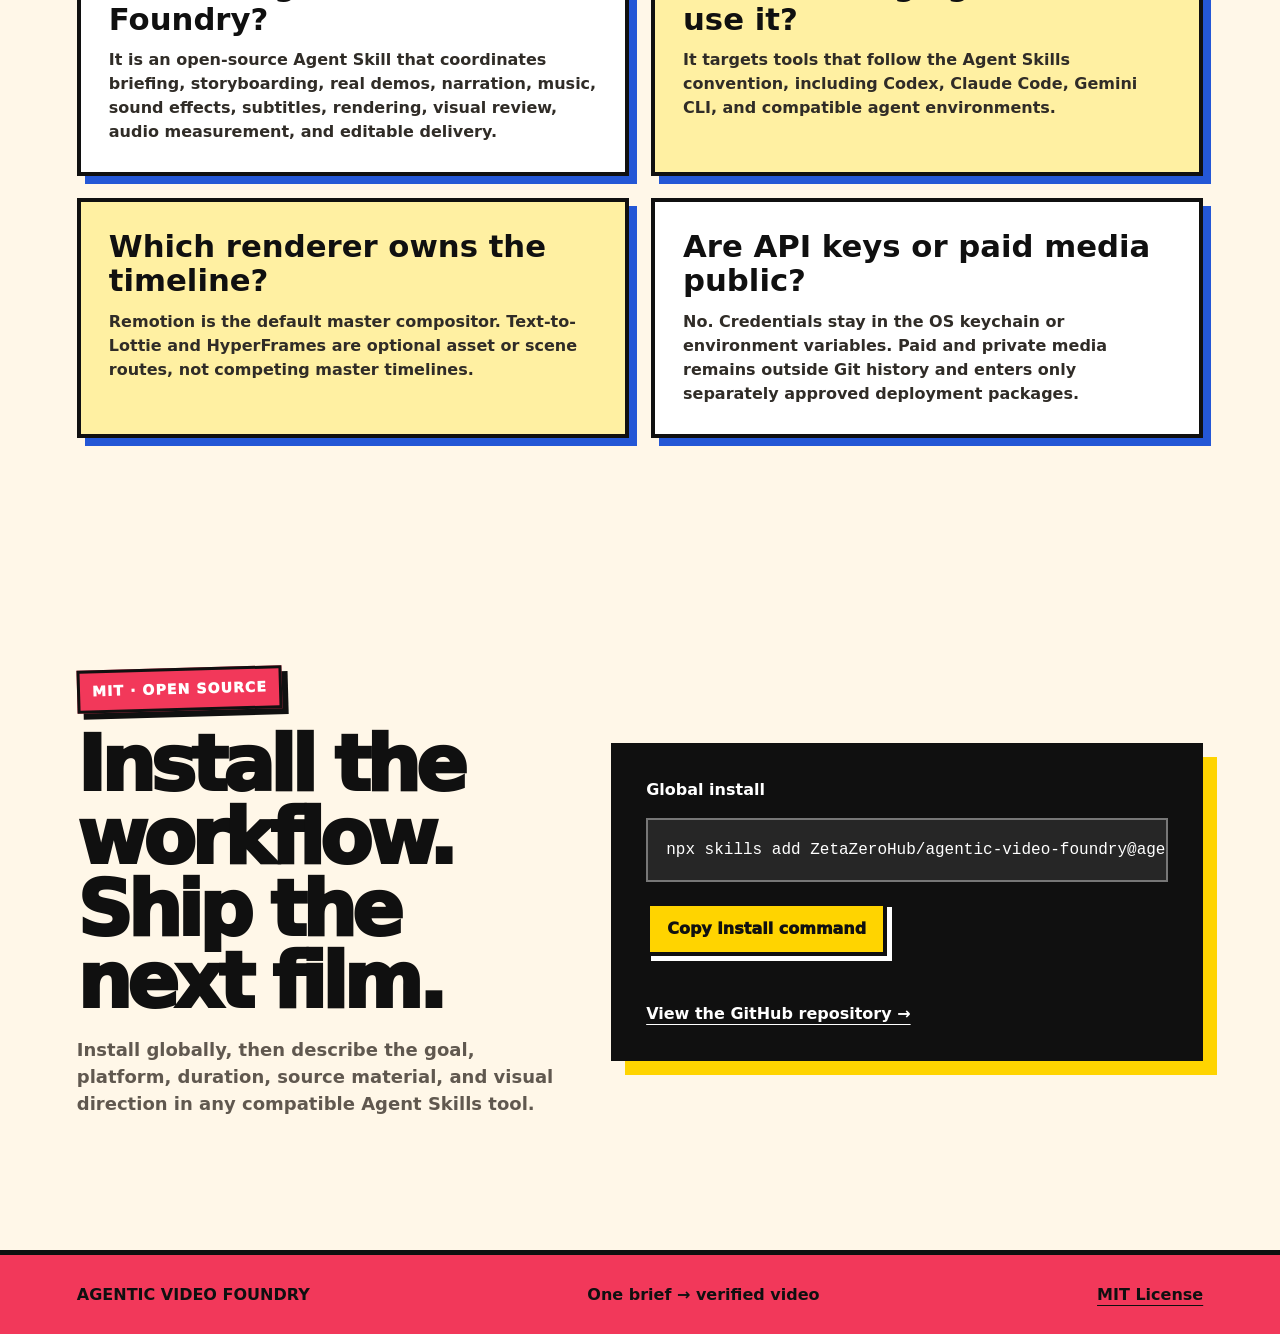
==== commit e26e6492: "feat: launch bilingual SEO website" ====
--- a/website/index.html
+++ b/website/index.html
@@ -1,241 +1,146 @@
 <!doctype html>
-<html lang="zh-CN">
+<html lang="en">
   <head>
     <meta charset="utf-8" />
     <meta name="viewport" content="width=device-width, initial-scale=1" />
-    <meta
-      name="description"
-      content="Agentic Video Foundry：把创意、真实演示、配音、音乐、字幕、逐帧合成和质检串成可复现的短视频生产线。"
-    />
-    <meta name="theme-color" content="#fff7e8" />
-    <title>Agentic Video Foundry｜一句需求，到可交付成片</title>
-    <link rel="icon" href="data:," />
+    <meta http-equiv="content-language" content="en" />
+    <meta name="description" content="Agentic Video Foundry is an open-source Agent Skill that turns a creative brief into a verified short video with storyboards, real demos, voice, music, captions, deterministic rendering, and quality control." />
+    <meta name="keywords" content="Agentic Video Foundry, Agent Skill, Codex video, Remotion workflow, AI video production, short video automation" />
+    <meta name="author" content="ZetaZeroHub" />
+    <meta name="robots" content="index,follow,max-image-preview:large,max-snippet:-1,max-video-preview:-1" />
+    <meta name="theme-color" content="#ffd400" />
+    <link rel="canonical" href="https://video.zzh.app/" />
+    <link rel="alternate" hreflang="en" href="https://video.zzh.app/" />
+    <link rel="alternate" hreflang="zh-Hans" href="https://video.zzh.app/zh/" />
+    <link rel="alternate" hreflang="x-default" href="https://video.zzh.app/" />
+    <meta property="og:type" content="website" />
+    <meta property="og:site_name" content="Agentic Video Foundry" />
+    <meta property="og:title" content="Agentic Video Foundry — From Brief to Verified Video" />
+    <meta property="og:description" content="An open-source Agent Skill for scripting, real demos, audio, deterministic rendering, subtitles, QC, and editable video delivery." />
+    <meta property="og:url" content="https://video.zzh.app/" />
+    <meta property="og:image" content="https://video.zzh.app/assets/og-cover.png" />
+    <meta property="og:image:width" content="1200" />
+    <meta property="og:image:height" content="630" />
+    <meta property="og:locale" content="en_US" />
+    <meta property="og:locale:alternate" content="zh_CN" />
+    <meta name="twitter:card" content="summary_large_image" />
+    <meta name="twitter:title" content="Agentic Video Foundry — From Brief to Verified Video" />
+    <meta name="twitter:description" content="A reusable Agent Skill for producing short videos with real evidence, precise audio timing, deterministic rendering, and hard QC gates." />
+    <meta name="twitter:image" content="https://video.zzh.app/assets/og-cover.png" />
+    <title>AI Video Production Agent Skill | Agentic Video Foundry</title>
+    <link rel="icon" type="image/svg+xml" href="./favicon.svg" />
+    <link rel="apple-touch-icon" href="./assets/apple-touch-icon.png" />
+    <link rel="manifest" href="./site.webmanifest" />
     <link rel="stylesheet" href="./styles.css" />
+    <script type="application/ld+json">
+      {
+        "@context": "https://schema.org",
+        "@graph": [
+          {
+            "@type": "SoftwareApplication",
+            "@id": "https://video.zzh.app/#software",
+            "name": "Agentic Video Foundry",
+            "applicationCategory": "MultimediaApplication",
+            "operatingSystem": "Cross-platform coding agents",
+            "description": "An open-source Agent Skill that turns a creative brief into a verified short video production pipeline.",
+            "url": "https://video.zzh.app/",
+            "downloadUrl": "https://github.com/ZetaZeroHub/agentic-video-foundry",
+            "codeRepository": "https://github.com/ZetaZeroHub/agentic-video-foundry",
+            "license": "https://github.com/ZetaZeroHub/agentic-video-foundry/blob/main/LICENSE",
+            "isAccessibleForFree": true,
+            "offers": { "@type": "Offer", "price": "0", "priceCurrency": "USD" },
+            "inLanguage": ["en", "zh-Hans"]
+          },
+          {
+            "@type": "HowTo",
+            "@id": "https://video.zzh.app/#install",
+            "name": "How to install Agentic Video Foundry globally",
+            "totalTime": "PT2M",
+            "supply": [{ "@type": "HowToSupply", "name": "Node.js and npx" }],
+            "step": [
+              { "@type": "HowToStep", "position": 1, "name": "Run the install command", "text": "Run npx skills add ZetaZeroHub/agentic-video-foundry@agentic-video-foundry -g -y in a terminal." },
+              { "@type": "HowToStep", "position": 2, "name": "Restart your coding agent", "text": "Restart Codex, Claude Code, Gemini CLI, or another Agent Skills compatible tool." },
+              { "@type": "HowToStep", "position": 3, "name": "Describe the video", "text": "Invoke $agentic-video-foundry and provide the goal, platform, duration, source material, and desired style." }
+            ]
+          },
+          {
+            "@type": "FAQPage",
+            "@id": "https://video.zzh.app/#faq",
+            "mainEntity": [
+              { "@type": "Question", "name": "What is Agentic Video Foundry?", "acceptedAnswer": { "@type": "Answer", "text": "Agentic Video Foundry is an open-source Agent Skill that coordinates briefing, storyboarding, real product demos, voice, music, sound effects, subtitles, deterministic rendering, visual review, audio measurement, and editable delivery." } },
+              { "@type": "Question", "name": "Which coding agents can use it?", "acceptedAnswer": { "@type": "Answer", "text": "It is designed for tools that support the Agent Skills convention, including Codex, Claude Code, Gemini CLI, and compatible agent environments." } },
+              { "@type": "Question", "name": "Does the public repository include paid media or API keys?", "acceptedAnswer": { "@type": "Answer", "text": "No. Credentials are read from the operating system keychain or environment variables, and paid or private media stays outside Git history. Public deployment media is packaged separately after approval." } },
+              { "@type": "Question", "name": "Which renderer does Agentic Video Foundry use?", "acceptedAnswer": { "@type": "Answer", "text": "Remotion is the default master timeline. Text-to-Lottie can supply vector assets, HyperFrames can produce HTML and GSAP scenes, and optional scene libraries are vendored into the project when appropriate." } }
+            ]
+          }
+        ]
+      }
+    </script>
     <script src="./site.js" defer></script>
   </head>
   <body>
-    <a class="skip-link" href="#main">跳到主要内容</a>
-
+    <a class="skip-link" href="#main">Skip to content</a>
     <header class="site-header" data-header>
-      <a class="brand" href="#top" aria-label="Agentic Video Foundry 首页">
-        <span class="brand-mark" aria-hidden="true">AV</span>
-        <span>AGENTIC VIDEO FOUNDRY</span>
-      </a>
-      <nav class="site-nav" aria-label="主要导航">
-        <a href="#workflow">工作流</a>
-        <a href="#evidence">真实证据</a>
-        <a href="#case-study">案例</a>
-        <a href="https://github.com/kinglegendzzh/agentic-video-foundry">GitHub</a>
-        <a class="nav-cta" href="#install">安装 Skill</a>
+      <a class="brand" href="#top" aria-label="Agentic Video Foundry home"><span class="brand-mark" aria-hidden="true">AV</span><span>AGENTIC VIDEO FOUNDRY</span></a>
+      <nav class="site-nav" aria-label="Primary navigation">
+        <a href="#workflow">Workflow</a><a href="#evidence">Watch</a><a href="#case-study">Case study</a><a href="https://github.com/ZetaZeroHub/agentic-video-foundry">GitHub</a><a class="language-link" href="./zh/" lang="zh-Hans" hreflang="zh-Hans">中文</a><a class="nav-cta" href="#install">Install Skill</a>
       </nav>
     </header>
-
     <main id="main">
       <section class="hero" id="top" aria-labelledby="hero-title">
         <div class="hero-copy">
-          <p class="eyebrow">这套 Skill 正在剪自己</p>
-          <h1 id="hero-title">
-            一句需求
-            <span>到可交付成片</span>
-          </h1>
-          <p class="hero-lead">
-            脚本、画风、真实演示、配音、音乐、逐帧合成、质检与分轨交付，收进一条可复用的视频生产线。
-          </p>
-          <div class="hero-actions">
-            <a class="button button-primary" href="#install">立即安装</a>
-            <a class="button button-secondary" href="#evidence">看真实流程</a>
-          </div>
+          <p class="eyebrow">THIS SKILL IS EDITING ITS OWN LAUNCH VIDEO</p>
+          <h1 id="hero-title">One brief<span>to a verified video</span></h1>
+          <p class="hero-lead">Agentic Video Foundry is an open-source Agent Skill that turns scripting, real product demos, voice, music, subtitles, deterministic rendering, and quality control into one reusable production pipeline.</p>
+          <div class="hero-actions"><a class="button button-primary" href="#install">Install now</a><a class="button button-secondary" href="#evidence">Watch the output</a></div>
           <p class="compatibility">Codex · Claude Code · Gemini CLI · Agent Skills</p>
         </div>
-
-        <div class="hero-stage" aria-label="Agentic Video Foundry 制作流程示意">
+        <div class="hero-stage" aria-label="Agentic Video Foundry production workflow">
           <div class="browser-card">
-            <div class="browser-dots" aria-hidden="true">
-              <i></i><i></i><i></i>
-            </div>
-            <p class="terminal-line">
-              <span class="terminal-prompt">$</span>
-              使用 Agentic Video Foundry，制作一条介绍你自己的宣传片。
-            </p>
-            <div class="build-status">
-              <span class="status-dot" aria-hidden="true"></span>
-              <strong>正在生成可审计的视频工程</strong>
-            </div>
-            <ol class="build-steps" aria-label="制作步骤">
-              <li class="is-done">brief</li>
-              <li class="is-done">storyboard</li>
-              <li class="is-done">voice</li>
-              <li class="is-active">timeline</li>
-              <li>render</li>
-              <li>audit</li>
-            </ol>
-            <div class="mini-output">
-              <span>9 段独立 MP4</span>
-              <span>4 轨可编辑音频</span>
-            </div>
+            <div class="browser-dots" aria-hidden="true"><i></i><i></i><i></i></div>
+            <p class="terminal-line"><span class="terminal-prompt">$</span> Use Agentic Video Foundry to produce a launch video about itself.</p>
+            <div class="build-status"><span class="status-dot" aria-hidden="true"></span><strong>Building an auditable video project</strong></div>
+            <ol class="build-steps" aria-label="Production stages"><li class="is-done">brief</li><li class="is-done">storyboard</li><li class="is-done">voice</li><li class="is-active">timeline</li><li>render</li><li>audit</li></ol>
+            <div class="mini-output"><span>9 standalone MP4s</span><span>4 editable audio stems</span></div>
           </div>
-          <div class="burst burst-one" aria-hidden="true">真实演示！</div>
-          <div class="burst burst-two" aria-hidden="true">逐帧可复现</div>
+          <div class="burst burst-one" aria-hidden="true">REAL DEMOS!</div><div class="burst burst-two" aria-hidden="true">FRAME-ACCURATE</div>
         </div>
       </section>
-
-      <section class="proof-strip" aria-label="核心能力数字">
-        <article><strong>1</strong><span>个主时间轴</span></article>
-        <article><strong>2</strong><span>套音频后端</span></article>
-        <article><strong>3</strong><span>类场景路线</span></article>
-        <article><strong>9</strong><span>段模块化成片</span></article>
-      </section>
-
+      <section class="proof-strip" aria-label="Core capability numbers"><article><strong>1</strong><span>master timeline</span></article><article><strong>2</strong><span>audio providers</span></article><article><strong>3</strong><span>scene routes</span></article><article><strong>9</strong><span>modular exports</span></article></section>
       <section class="section workflow-section" id="workflow" aria-labelledby="workflow-title">
-        <div class="section-heading">
-          <div>
-            <p class="section-kicker">THE WORKFLOW</p>
-            <h2 id="workflow-title">不是堆特效<br />是做出证据链</h2>
-          </div>
-          <p>
-            每个能力都对应一个真实动作和真实产物。动效只负责解释、裁切和聚焦，不替代本该出现的产品演示。
-          </p>
-        </div>
-
+        <div class="section-heading"><div><p class="section-kicker">THE WORKFLOW</p><h2 id="workflow-title">Not a pile of effects.<br />A chain of evidence.</h2></div><p>Every capability maps to a real action and a real deliverable. Motion explains, crops, and focuses; it never replaces the product evidence that should be on screen.</p></div>
         <div class="workflow-grid">
-          <article class="workflow-card card-paper">
-            <span class="card-number">01</span>
-            <p class="card-label">BRIEF</p>
-            <h3>诊断任务</h3>
-            <p>锁定受众、平台、时长、传播结论、CTA 与必须出现的证据。</p>
-            <ul><li>一句话目标</li><li>证据计划</li><li>明确排除项</li></ul>
-          </article>
-          <article class="workflow-card card-cyan">
-            <span class="card-number">02</span>
-            <p class="card-label">DESIGN</p>
-            <h3>分镜与画风</h3>
-            <p>先定义镜头任务，再选择手撕纸、波普艺术或真实产品演示。</p>
-            <ul><li>每镜一个 Hero</li><li>风格 preset</li><li>代表帧</li></ul>
-          </article>
-          <article class="workflow-card card-yellow">
-            <span class="card-number">03</span>
-            <p class="card-label">AUDIO</p>
-            <h3>试听后定稿</h3>
-            <p>ElevenLabs 与火山豆包语音可切换，真实旁白时长驱动时间轴。</p>
-            <ul><li>同稿试听</li><li>词级对齐</li><li>可感知 BGM</li></ul>
-          </article>
-          <article class="workflow-card card-red">
-            <span class="card-number">04</span>
-            <p class="card-label">ROUTING</p>
-            <h3>场景各司其职</h3>
-            <p>Remotion 管主时间轴，Lottie 和 HyperFrames 只做合适的支线场景。</p>
-            <ul><li>单一主链</li><li>冻结交换资产</li><li>最终复验</li></ul>
-          </article>
-          <article class="workflow-card card-blue">
-            <span class="card-number">05</span>
-            <p class="card-label">RENDER</p>
-            <h3>确定性合成</h3>
-            <p>帧驱动动画、字幕、音效落点和批量变体都能稳定复现。</p>
-            <ul><li>时间轴数据化</li><li>无随机漂移</li><li>静帧预检</li></ul>
-          </article>
-          <article class="workflow-card card-white">
-            <span class="card-number">06</span>
-            <p class="card-label">DELIVERY</p>
-            <h3>验收再交付</h3>
-            <p>完整观看、手机外放、编码、响度、真峰值与 manifest 缺一不可。</p>
-            <ul><li>视觉 QA</li><li>声音 QA</li><li>可编辑资产</li></ul>
-          </article>
+          <article class="workflow-card card-paper"><span class="card-number">01</span><p class="card-label">BRIEF</p><h3>Diagnose the job</h3><p>Lock the audience, platform, duration, message, CTA, and evidence the viewer must see.</p><ul><li>One-line goal</li><li>Evidence plan</li><li>Explicit exclusions</li></ul></article>
+          <article class="workflow-card card-cyan"><span class="card-number">02</span><p class="card-label">DESIGN</p><h3>Storyboard and style</h3><p>Give every shot one job, then choose paper collage, pop art, or a real product demonstration.</p><ul><li>One hero per shot</li><li>Style preset</li><li>Representative frames</li></ul></article>
+          <article class="workflow-card card-yellow"><span class="card-number">03</span><p class="card-label">AUDIO</p><h3>Preview before final</h3><p>Switch between ElevenLabs and Volcengine. Real narration timestamps drive the timeline.</p><ul><li>Same-script audition</li><li>Word alignment</li><li>Audible BGM</li></ul></article>
+          <article class="workflow-card card-red"><span class="card-number">04</span><p class="card-label">ROUTING</p><h3>Use each tool for its strength</h3><p>Remotion owns the master timeline. Lottie and HyperFrames serve only the scenes they fit.</p><ul><li>One master chain</li><li>Frozen exchange assets</li><li>Final revalidation</li></ul></article>
+          <article class="workflow-card card-blue"><span class="card-number">05</span><p class="card-label">RENDER</p><h3>Deterministic composition</h3><p>Frame-driven motion keeps captions, sound cues, and batch variants reproducible.</p><ul><li>Data timeline</li><li>No random drift</li><li>Still-frame preflight</li></ul></article>
+          <article class="workflow-card card-white"><span class="card-number">06</span><p class="card-label">DELIVERY</p><h3>Verify before shipping</h3><p>Full watch-through, phone-speaker review, encoding, loudness, true peak, and manifests are hard gates.</p><ul><li>Visual QA</li><li>Audio QA</li><li>Editable assets</li></ul></article>
         </div>
       </section>
-
       <section class="section evidence-section" id="evidence" aria-labelledby="evidence-title">
-        <div class="section-heading evidence-heading">
-          <div>
-            <p class="section-kicker">REAL EVIDENCE</p>
-            <h2 id="evidence-title">真实界面做主角</h2>
+        <div class="section-heading evidence-heading"><div><p class="section-kicker">WATCH THE OUTPUT</p><h2 id="evidence-title">Let the finished video prove it</h2></div><p>Scroll the player into view and the approved master starts muted. This is the real delivery produced by the workflow, not a concept animation made only for the website.</p></div>
+        <div class="evidence-layout">
+          <div class="evidence-video-card" data-video-card>
+            <div class="evidence-video-toolbar"><span>FINAL CUT / V6</span><span class="video-state" data-video-state>Waiting for viewport</span></div>
+            <div class="evidence-video-frame"><video data-evidence-video muted playsinline preload="metadata" aria-label="Complete Agentic Video Foundry launch video"><source src="./assets/agentic-video-foundry-demo.mp4" type="video/mp4" />Your browser does not support HTML5 video.</video><div class="video-badge">AUTOPLAYS IN VIEW · MUTED</div><div class="video-controls" aria-label="Video controls"><button type="button" data-video-toggle aria-label="Play video">Play</button><button type="button" data-video-mute aria-label="Turn video sound on">Sound on</button></div></div>
+            <p class="evidence-video-caption">From brief, real demos, voice, and music to frame-accurate composition, captions, stems, and QC—the complete 168-second master is here.</p>
           </div>
-          <p>真实 UI 内部不加漫画滤镜。波普图形只负责边框、标签、聚焦与转场。</p>
-        </div>
-
-        <div class="evidence-layout">
-          <div class="evidence-terminal" aria-label="真实工程命令示例">
-            <div class="terminal-header"><span>foundry / production</span><span>● ready</span></div>
-            <code><b>$</b> npm run timeline</code>
-            <p>✓ timeline.json generated from timestamped voice</p>
-            <code><b>$</b> npm run stills</code>
-            <p>✓ representative frames rendered</p>
-            <code><b>$</b> npm run render</code>
-            <p>✓ raw composition encoded</p>
-            <code><b>$</b> audit-video-project.mjs --strict</code>
-            <p>✓ structure · secrets · manifests · streams</p>
-          </div>
-
-          <div class="evidence-notes">
-            <article>
-              <strong>75%–88%</strong>
-              <h3>画面交给真实操作</h3>
-              <p>Codex、终端、文件、播放器和最终成片，而不是虚构界面。</p>
-            </article>
-            <article>
-              <strong>1 HERO</strong>
-              <h3>一次只证明一件事</h3>
-              <p>放大一个证据区域，标题负责结论，字幕不遮挡操作。</p>
-            </article>
-            <article>
-              <strong>2 CUTS</strong>
-              <h3>限制转场家族</h3>
-              <p>Panel cut 与 ink wipe 足够。拒绝刺啦、闪白和技术栈炫技。</p>
-            </article>
-          </div>
+          <div class="evidence-notes"><article><strong>168 SEC</strong><h3>A complete film, not a mockup</h3><p>The hook, workflow, editable delivery, and real case study share one master timeline.</p></article><article><strong>9 SCENES</strong><h3>Every chapter can stand alone</h3><p>Each scene can export as its own MP4 with narration, BGM, SFX, case audio, and captions.</p></article><article><strong>PASS</strong><h3>Hard gates before delivery</h3><p>1080×1920, 30 fps, loudness, true peak, captions, and edit-point noise are checked.</p></article></div>
         </div>
       </section>
-
-      <section class="section self-demo" aria-labelledby="self-demo-title">
-        <div class="self-demo-copy">
-          <p class="section-kicker">THE META DEMO</p>
-          <h2 id="self-demo-title">用自己<br />剪自己</h2>
-          <p>
-            这条宣传片从同一个 Skill、同一份脚本和同一个主时间轴产生。提示词、设计决策、真实录屏、声音、渲染和验收都能回到实际产物。
-          </p>
-        </div>
-        <div class="loop-diagram" aria-label="自我演示闭环">
-          <span>需求</span><i aria-hidden="true">→</i><span>Skill</span><i aria-hidden="true">→</i><span>工程</span><i aria-hidden="true">→</i><span>成片</span><i aria-hidden="true">↺</i>
-        </div>
+      <section class="section self-demo" aria-labelledby="self-demo-title"><div class="self-demo-copy"><p class="section-kicker">THE META DEMO</p><h2 id="self-demo-title">The Skill<br />edits itself</h2><p>This launch video comes from the same Skill, script, and master timeline it promotes. Prompts, design decisions, screen recordings, audio, renders, and acceptance evidence all map back to real project assets.</p></div><div class="loop-diagram" aria-label="Self-demonstrating production loop"><span>Brief</span><i aria-hidden="true">→</i><span>Skill</span><i aria-hidden="true">→</i><span>Project</span><i aria-hidden="true">→</i><span>Video</span><i aria-hidden="true">↺</i></div></section>
+      <section class="section case-section" id="case-study" aria-labelledby="case-title">
+        <div class="section-heading case-heading"><div><p class="section-kicker">CASE STUDY</p><h2 id="case-title">Prove the process.<br />Then prove the result.</h2></div><p>The same workflow organized the footage, motion, sound, and pacing of an AI game platform launch film.</p></div>
+        <div class="case-panels" aria-label="AI game platform launch film overview"><article class="case-panel case-pink"><span>01</span><h3>Create games.<br />This simple.</h3><p>A high-contrast hook establishes the problem.</p></article><article class="case-panel case-cyan"><span>02</span><h3>One prompt.<br />A new world.</h3><p>The product capability becomes a visible action.</p></article><article class="case-panel case-yellow"><span>03</span><h3>A real,<br />playable result.</h3><p>The final experience closes the evidence loop.</p></article></div>
+        <p class="case-note">Paid and private case media is not distributed through the public Skill repository. The site shows only approved deployment media and verified production facts.</p>
       </section>
-
-      <section class="section case-section" id="case-study" aria-labelledby="case-title">
-        <div class="section-heading case-heading">
-          <div>
-            <p class="section-kicker">CASE STUDY</p>
-            <h2 id="case-title">先证明流程<br />再证明结果</h2>
-          </div>
-          <p>同一套工作流用于组织 AI 游戏平台宣传片的素材、画面、声音和节奏。</p>
-        </div>
-        <div class="case-panels" aria-label="AI 游戏平台宣传片内容概览">
-          <article class="case-panel case-pink"><span>01</span><h3>创作游戏<br />如此简单</h3><p>用高反差钩子建立问题。</p></article>
-          <article class="case-panel case-cyan"><span>02</span><h3>一句话<br />重塑万物</h3><p>把能力压缩成可理解的操作。</p></article>
-          <article class="case-panel case-yellow"><span>03</span><h3>真实可玩<br />结果</h3><p>用最终体验完成证据闭环。</p></article>
-        </div>
-        <p class="case-note">案例媒体不随公开 Skill 仓库分发；官网只陈述经验证的制作范围。</p>
+      <section class="section faq-section" id="faq" aria-labelledby="faq-title">
+        <div class="section-heading"><div><p class="section-kicker">FAQ</p><h2 id="faq-title">What teams ask before installing</h2></div><p>Direct answers about compatibility, rendering, credentials, and what “done” means in this workflow.</p></div>
+        <div class="faq-grid"><article><h3>What is Agentic Video Foundry?</h3><p>It is an open-source Agent Skill that coordinates briefing, storyboarding, real demos, narration, music, sound effects, subtitles, rendering, visual review, audio measurement, and editable delivery.</p></article><article><h3>Which coding agents can use it?</h3><p>It targets tools that follow the Agent Skills convention, including Codex, Claude Code, Gemini CLI, and compatible agent environments.</p></article><article><h3>Which renderer owns the timeline?</h3><p>Remotion is the default master compositor. Text-to-Lottie and HyperFrames are optional asset or scene routes, not competing master timelines.</p></article><article><h3>Are API keys or paid media public?</h3><p>No. Credentials stay in the OS keychain or environment variables. Paid and private media remains outside Git history and enters only separately approved deployment packages.</p></article></div>
       </section>
-
-      <section class="section install-section" id="install" aria-labelledby="install-title">
-        <div>
-          <p class="eyebrow">MIT · OPEN SOURCE</p>
-          <h2 id="install-title">装上它<br />开始下一条</h2>
-          <p>全局安装后，在支持 Agent Skills 的工具中直接描述你的目标、平台、时长、素材和风格。</p>
-        </div>
-        <div class="install-panel">
-          <p>全局安装</p>
-          <pre><code data-install-command>npx skills add kinglegendzzh/agentic-video-foundry@agentic-video-foundry -g -y</code></pre>
-          <button class="copy-button" type="button" data-copy-button aria-describedby="copy-status">
-            复制安装命令
-          </button>
-          <p class="copy-status" id="copy-status" role="status" aria-live="polite"></p>
-          <a class="repo-link" href="https://github.com/kinglegendzzh/agentic-video-foundry">查看 GitHub 仓库 →</a>
-        </div>
-      </section>
+      <section class="section install-section" id="install" aria-labelledby="install-title"><div><p class="eyebrow">MIT · OPEN SOURCE</p><h2 id="install-title">Install the workflow.<br />Ship the next film.</h2><p>Install globally, then describe the goal, platform, duration, source material, and visual direction in any compatible Agent Skills tool.</p></div><div class="install-panel"><p>Global install</p><pre><code data-install-command>npx skills add ZetaZeroHub/agentic-video-foundry@agentic-video-foundry -g -y</code></pre><button class="copy-button" type="button" data-copy-button aria-describedby="copy-status">Copy install command</button><p class="copy-status" id="copy-status" role="status" aria-live="polite"></p><a class="repo-link" href="https://github.com/ZetaZeroHub/agentic-video-foundry">View the GitHub repository →</a></div></section>
     </main>
-
-    <footer class="site-footer">
-      <span>AGENTIC VIDEO FOUNDRY</span>
-      <span>一句需求 → 可交付成片</span>
-      <a href="https://github.com/kinglegendzzh/agentic-video-foundry/blob/main/LICENSE">MIT License</a>
-    </footer>
+    <footer class="site-footer"><span>AGENTIC VIDEO FOUNDRY</span><span>One brief → verified video</span><a href="https://github.com/ZetaZeroHub/agentic-video-foundry/blob/main/LICENSE">MIT License</a></footer>
   </body>
 </html>
--- a/website/styles.css
+++ b/website/styles.css
@@ -118,6 +118,16 @@
   text-decoration: none;
 }
 
+.site-nav .language-link {
+  min-width: 44px;
+  padding: 7px 10px;
+  border: 3px solid var(--ink);
+  background: var(--white);
+  box-shadow: 3px 3px 0 var(--cyan);
+  text-align: center;
+  text-decoration: none;
+}
+
 .hero {
   position: relative;
   isolation: isolate;
@@ -514,9 +524,8 @@
   min-width: 0;
 }
 
-.evidence-terminal {
-  min-height: 470px;
-  padding: 28px;
+.evidence-video-card {
+  padding: 18px;
   border: 5px solid var(--ink);
   border-radius: 20px;
   background: #181818;
@@ -524,32 +533,81 @@
   color: var(--white);
 }
 
-.terminal-header {
-  display: flex;
+.evidence-video-toolbar {
+  display: flex;
+  align-items: center;
   justify-content: space-between;
   gap: 20px;
-  margin-bottom: 28px;
-  padding-bottom: 14px;
-  border-bottom: 2px solid #555;
+  padding: 2px 2px 15px;
   color: #bbb;
   font-family: ui-monospace, monospace;
-}
-
-.terminal-header span:last-child { color: var(--cyan); }
-
-.evidence-terminal code {
+  font-size: 13px;
+  font-weight: 850;
+}
+
+.video-state { color: var(--cyan); }
+
+.evidence-video-frame {
+  position: relative;
+  display: grid;
+  place-items: center;
+  min-height: 570px;
+  border: 3px solid var(--white);
+  background:
+    linear-gradient(135deg, rgba(242, 56, 90, 0.25), transparent 46%),
+    #050505;
+  overflow: hidden;
+}
+
+.evidence-video-frame video {
   display: block;
-  overflow-x: auto;
-  padding: 12px 14px;
-  border-left: 6px solid var(--yellow);
-  background: #292929;
-  color: var(--white);
-  font-family: ui-monospace, monospace;
-  white-space: nowrap;
-}
-
-.evidence-terminal code b { color: var(--yellow); }
-.evidence-terminal p { margin: 9px 0 22px; color: #bfeff4; font-family: ui-monospace, monospace; font-size: 14px; }
+  width: 100%;
+  height: min(66vh, 650px);
+  object-fit: contain;
+  background: #050505;
+}
+
+.video-badge {
+  position: absolute;
+  left: 15px;
+  top: 15px;
+  padding: 7px 10px;
+  border: 3px solid var(--ink);
+  background: var(--yellow);
+  box-shadow: 4px 4px 0 var(--ink);
+  color: var(--ink);
+  font-size: 12px;
+  font-weight: 950;
+}
+
+.video-controls {
+  position: absolute;
+  right: 15px;
+  bottom: 15px;
+  display: flex;
+  gap: 9px;
+}
+
+.video-controls button {
+  min-height: 42px;
+  padding: 8px 12px;
+  border: 3px solid var(--ink);
+  background: var(--white);
+  box-shadow: 4px 4px 0 var(--cyan);
+  color: var(--ink);
+  font: inherit;
+  font-size: 13px;
+  font-weight: 950;
+  cursor: pointer;
+}
+
+.video-controls button:first-child { background: var(--yellow); }
+
+.evidence-video-caption {
+  margin: 16px 2px 2px;
+  color: #d7f8fc;
+  font-weight: 720;
+}
 
 .evidence-notes {
   display: grid;
@@ -650,6 +708,42 @@
   font-size: 14px;
 }
 
+.faq-section {
+  max-width: var(--content);
+  margin: 0 auto;
+}
+
+.faq-grid {
+  display: grid;
+  grid-template-columns: repeat(2, minmax(0, 1fr));
+  gap: 22px;
+}
+
+.faq-grid article {
+  padding: 28px;
+  border: 4px solid var(--ink);
+  background: var(--white);
+  box-shadow: 8px 8px 0 var(--blue);
+}
+
+.faq-grid article:nth-child(2),
+.faq-grid article:nth-child(3) {
+  background: #fff0a2;
+  box-shadow-color: var(--red);
+}
+
+.faq-grid h3 {
+  margin: 0 0 12px;
+  font-size: clamp(23px, 2.4vw, 34px);
+  line-height: 1.1;
+}
+
+.faq-grid p {
+  margin: 0;
+  color: #302c27;
+  font-weight: 680;
+}
+
 .install-section {
   display: grid;
   grid-template-columns: 0.9fr 1.1fr;
@@ -714,7 +808,7 @@
 .site-footer a { color: var(--ink); text-underline-offset: 5px; }
 
 @media (max-width: 1060px) {
-  .site-nav > a:not(.nav-cta):not([href*="github"]) { display: none; }
+  .site-nav > a:not(.nav-cta):not(.language-link):not([href*="github"]) { display: none; }
   .hero { grid-template-columns: minmax(0, 1fr); min-height: 0; }
   .hero-stage { max-width: 680px; }
   .workflow-grid { grid-template-columns: repeat(2, minmax(0, 1fr)); }
@@ -731,6 +825,7 @@
   .site-nav { gap: 10px; }
   .site-nav a[href*="github"] { font-size: 14px; }
   .site-nav .nav-cta { padding: 8px 12px; font-size: 14px; }
+  .site-nav .language-link { padding: 6px 8px; font-size: 13px; }
   .hero { padding-top: 56px; padding-bottom: 70px; }
   .hero::after { display: none; }
   .browser-card { min-height: 0; transform: none; box-shadow: 10px 10px 0 var(--ink); }
@@ -747,6 +842,7 @@
   .evidence-layout { grid-template-columns: 1fr; }
   .loop-diagram { flex-wrap: wrap; }
   .install-section { grid-template-columns: 1fr; }
+  .faq-grid { grid-template-columns: 1fr; }
   .site-footer { flex-direction: column; }
 }
 
@@ -765,11 +861,16 @@
   .proof-strip span { font-size: 13px; }
   .section { padding-inline: 17px; }
   .workflow-card { padding: 24px; box-shadow: 6px 6px 0 var(--ink); }
-  .evidence-terminal { padding: 18px; box-shadow: 8px 8px 0 var(--red); }
-  .terminal-header { font-size: 12px; }
+  .evidence-video-card { padding: 10px; box-shadow: 8px 8px 0 var(--red); }
+  .evidence-video-toolbar { font-size: 11px; }
+  .evidence-video-frame { min-height: 460px; }
+  .evidence-video-frame video { height: min(68vh, 560px); }
+  .video-badge { left: 9px; top: 9px; max-width: calc(100% - 18px); }
+  .video-controls { right: 9px; bottom: 9px; }
   .loop-diagram { padding: 20px; box-shadow: 8px 8px 0 var(--ink); }
   .loop-diagram span { padding: 11px 12px; font-size: 15px; }
   .case-panel { min-height: 220px; padding: 24px; box-shadow: 6px 6px 0 var(--white); }
+  .faq-grid article { padding: 23px; box-shadow: 6px 6px 0 var(--blue); }
   .install-panel { padding: 20px; box-shadow: 8px 8px 0 var(--yellow); }
 }
 
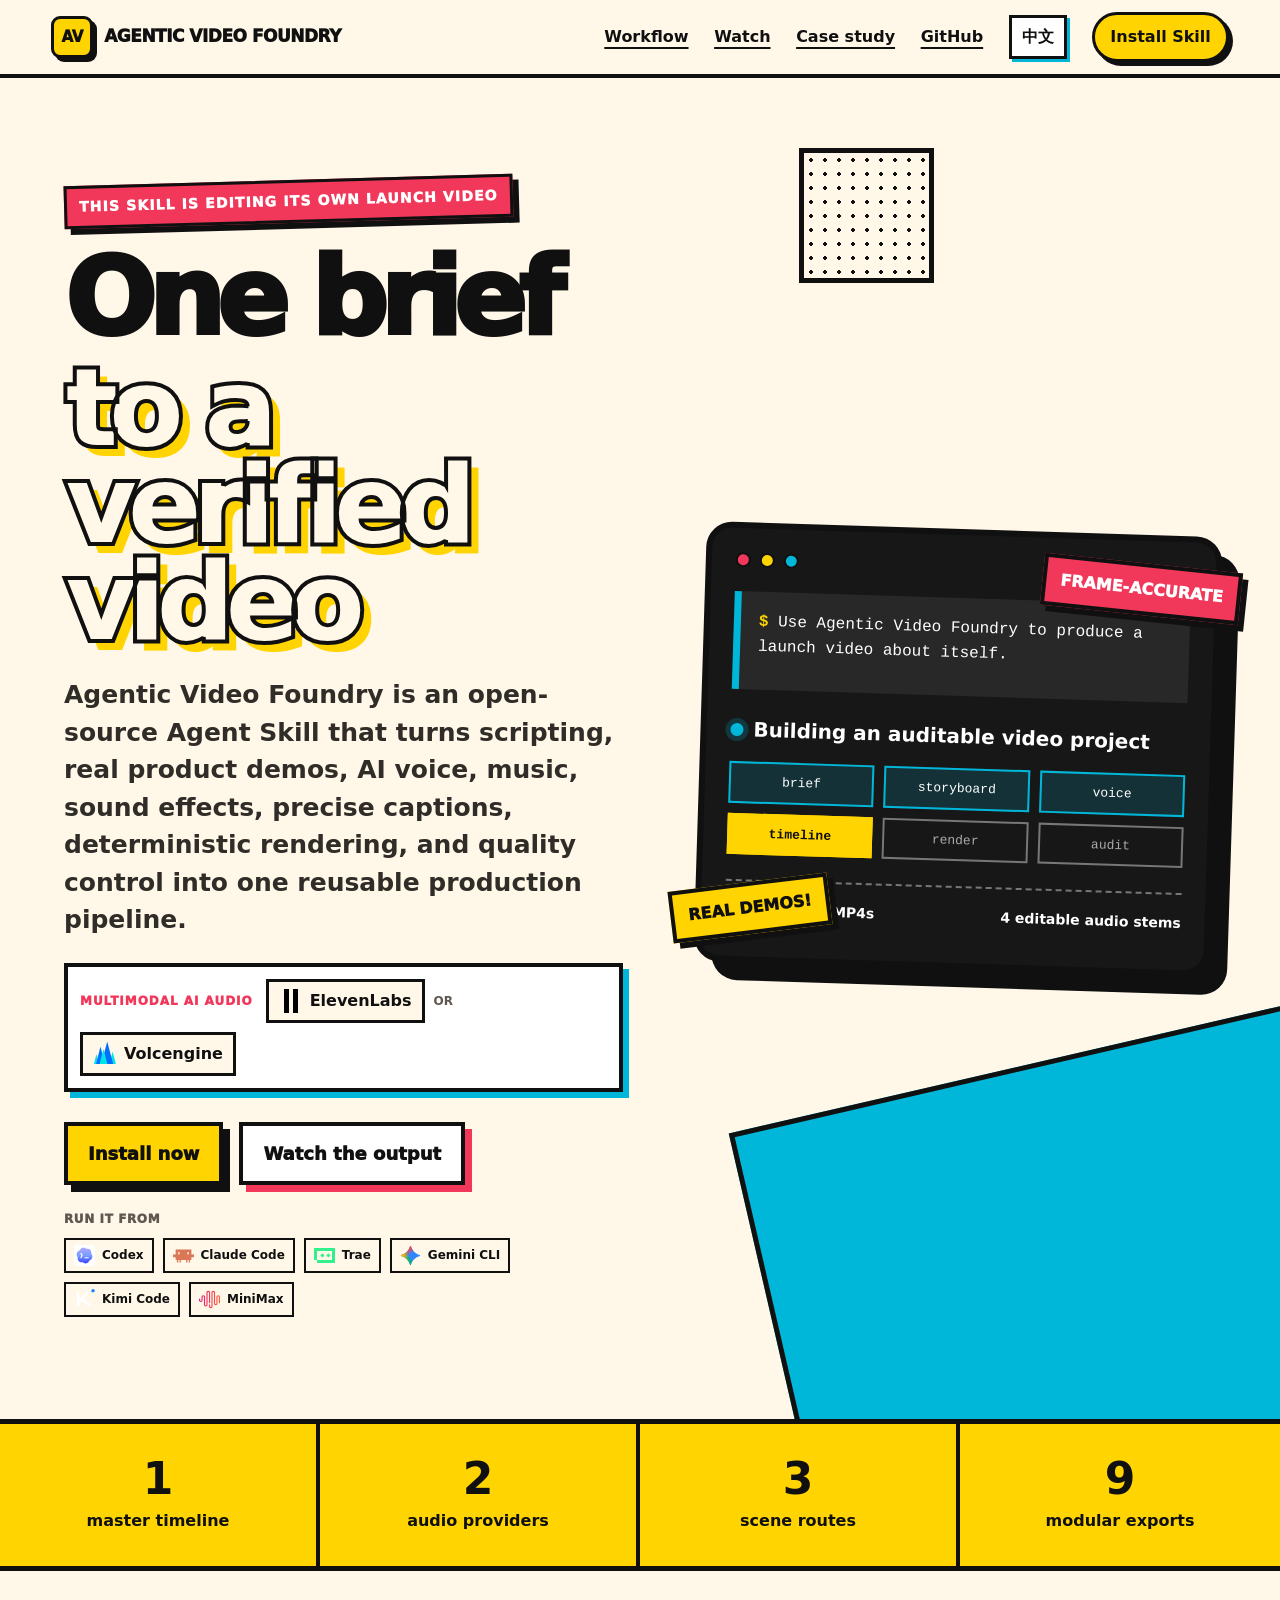
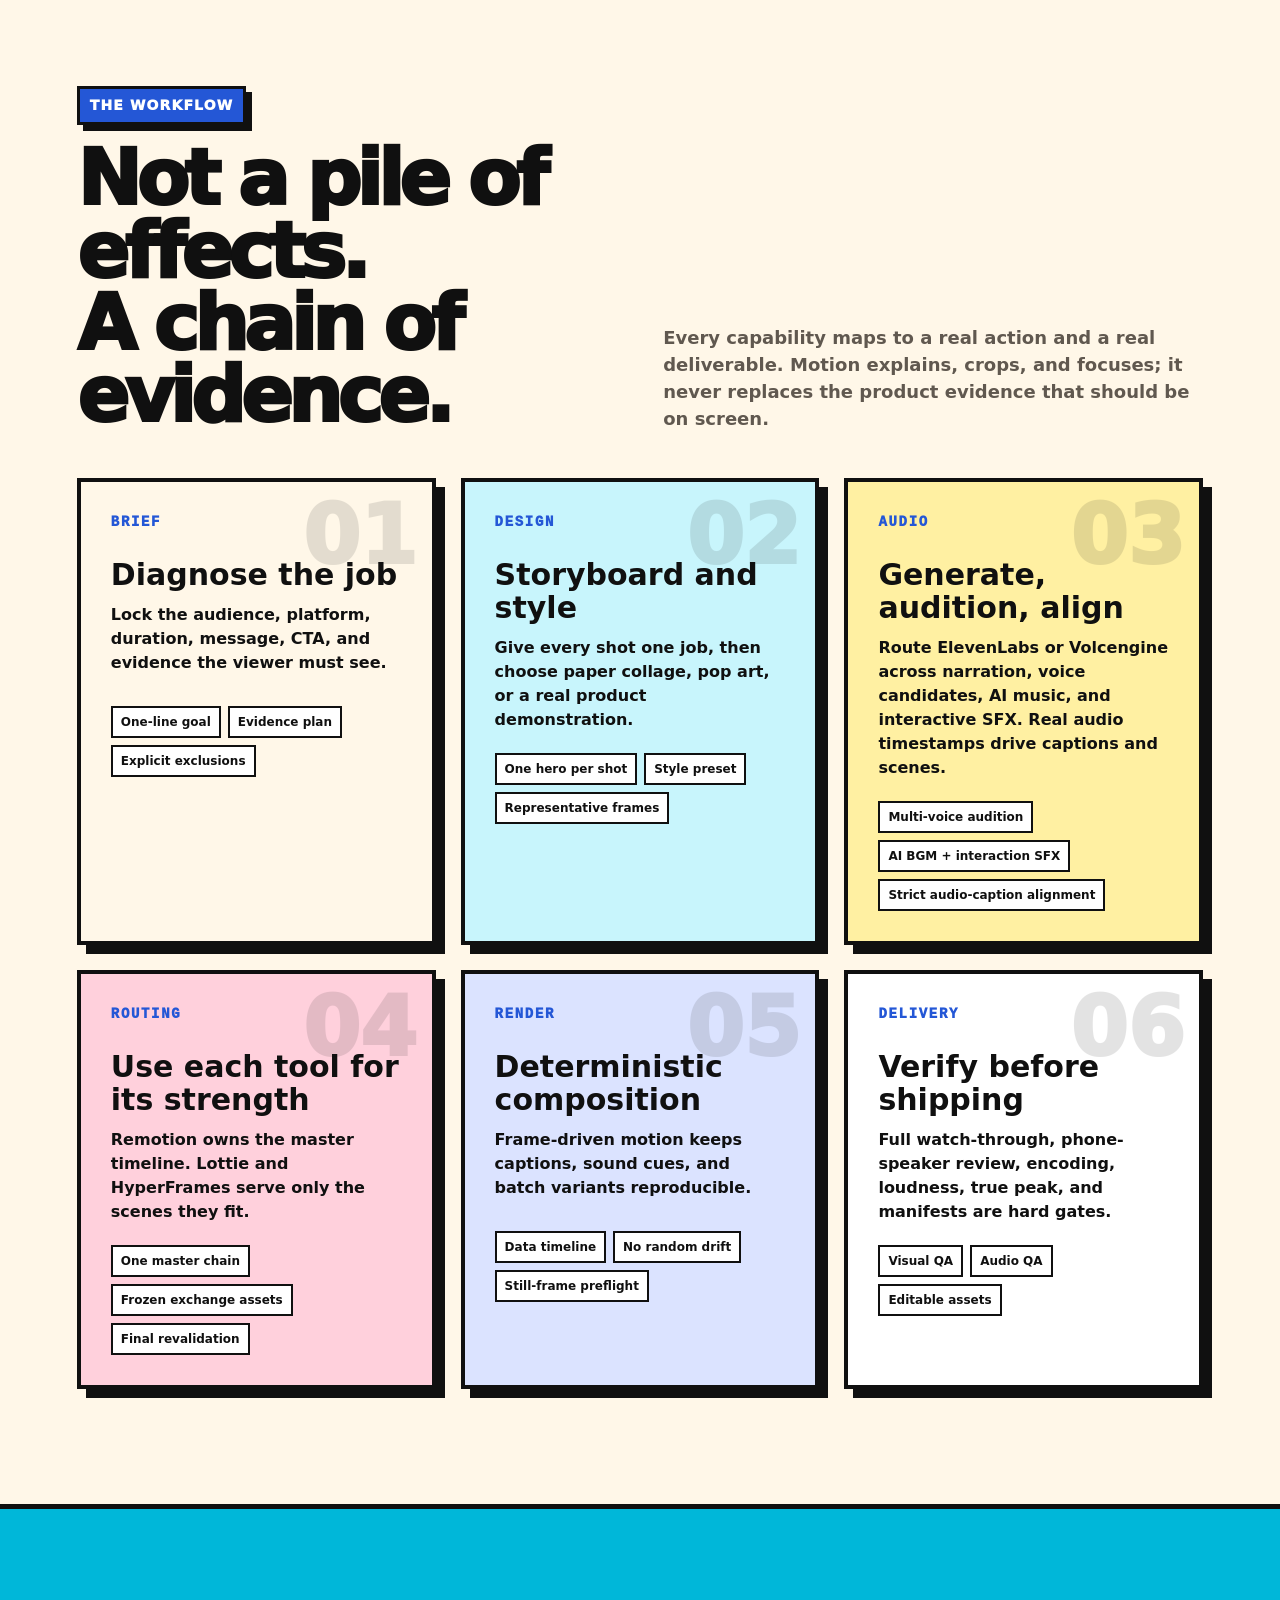
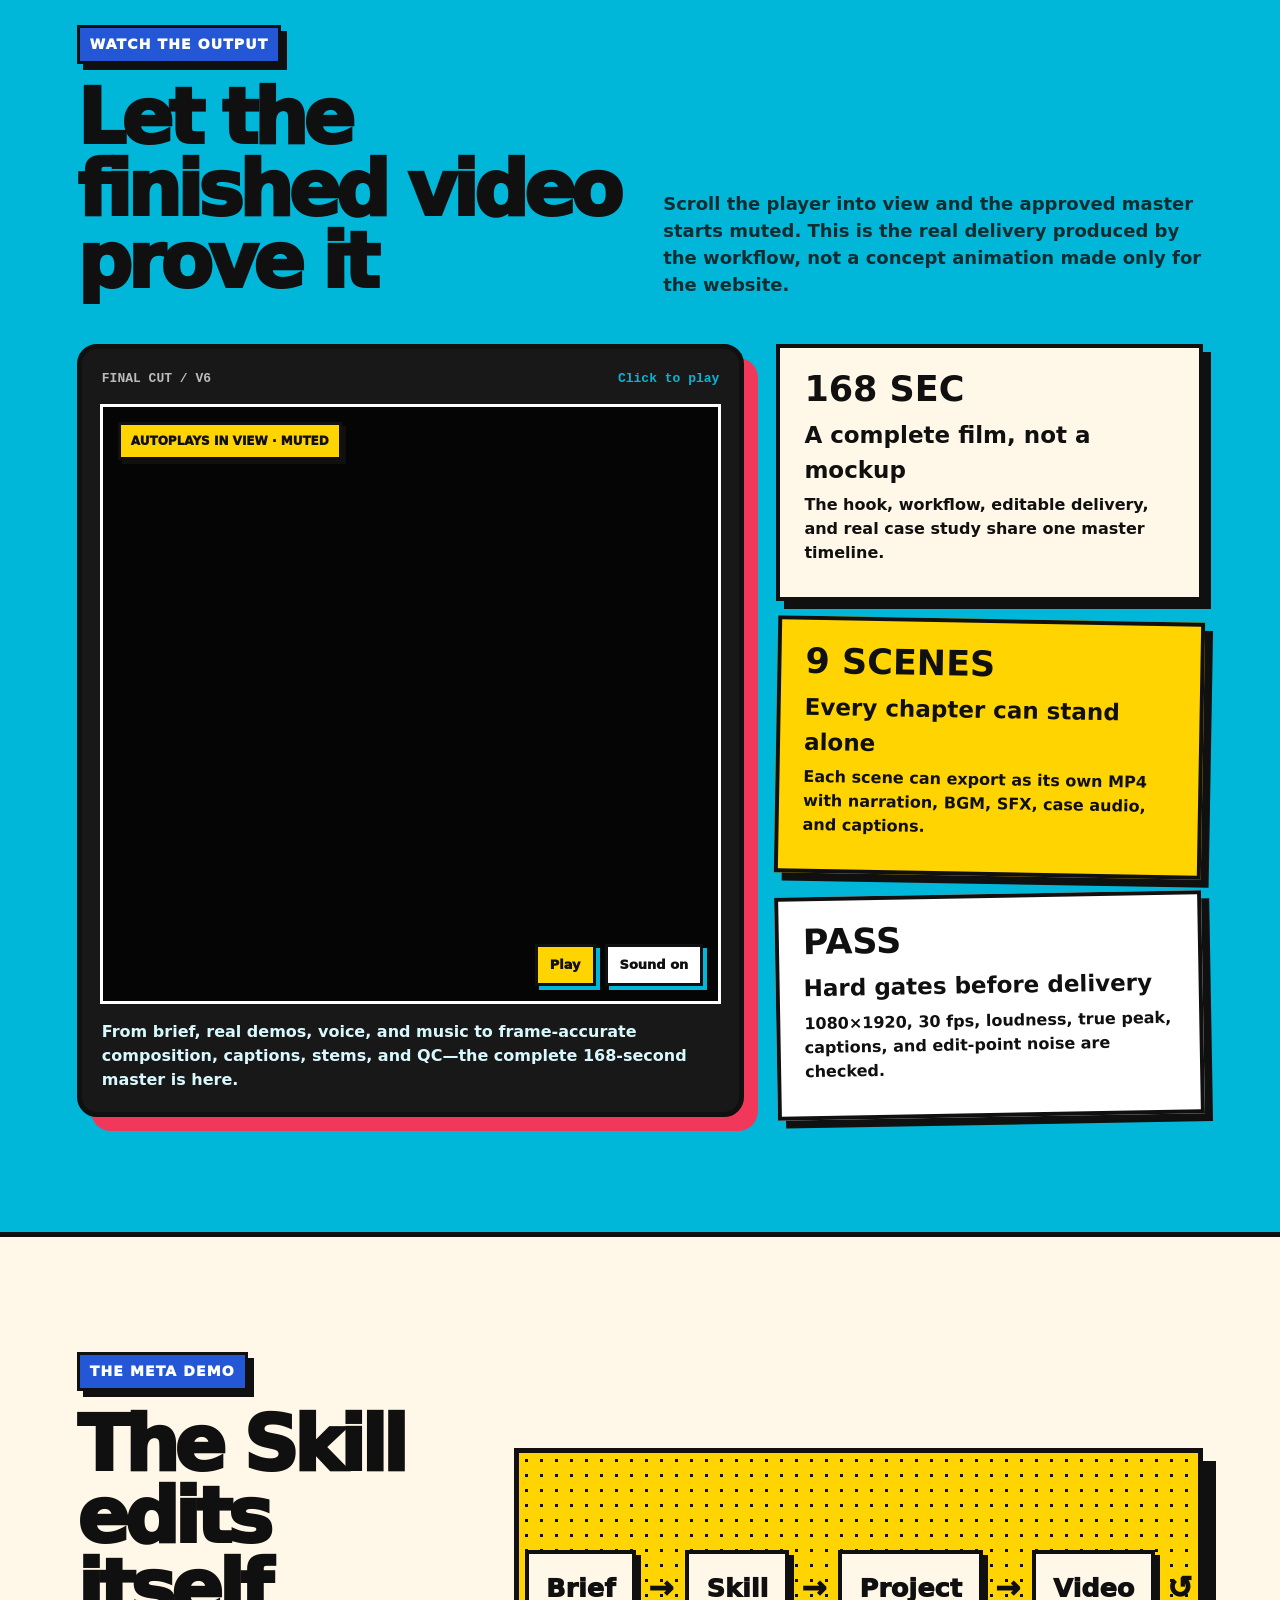
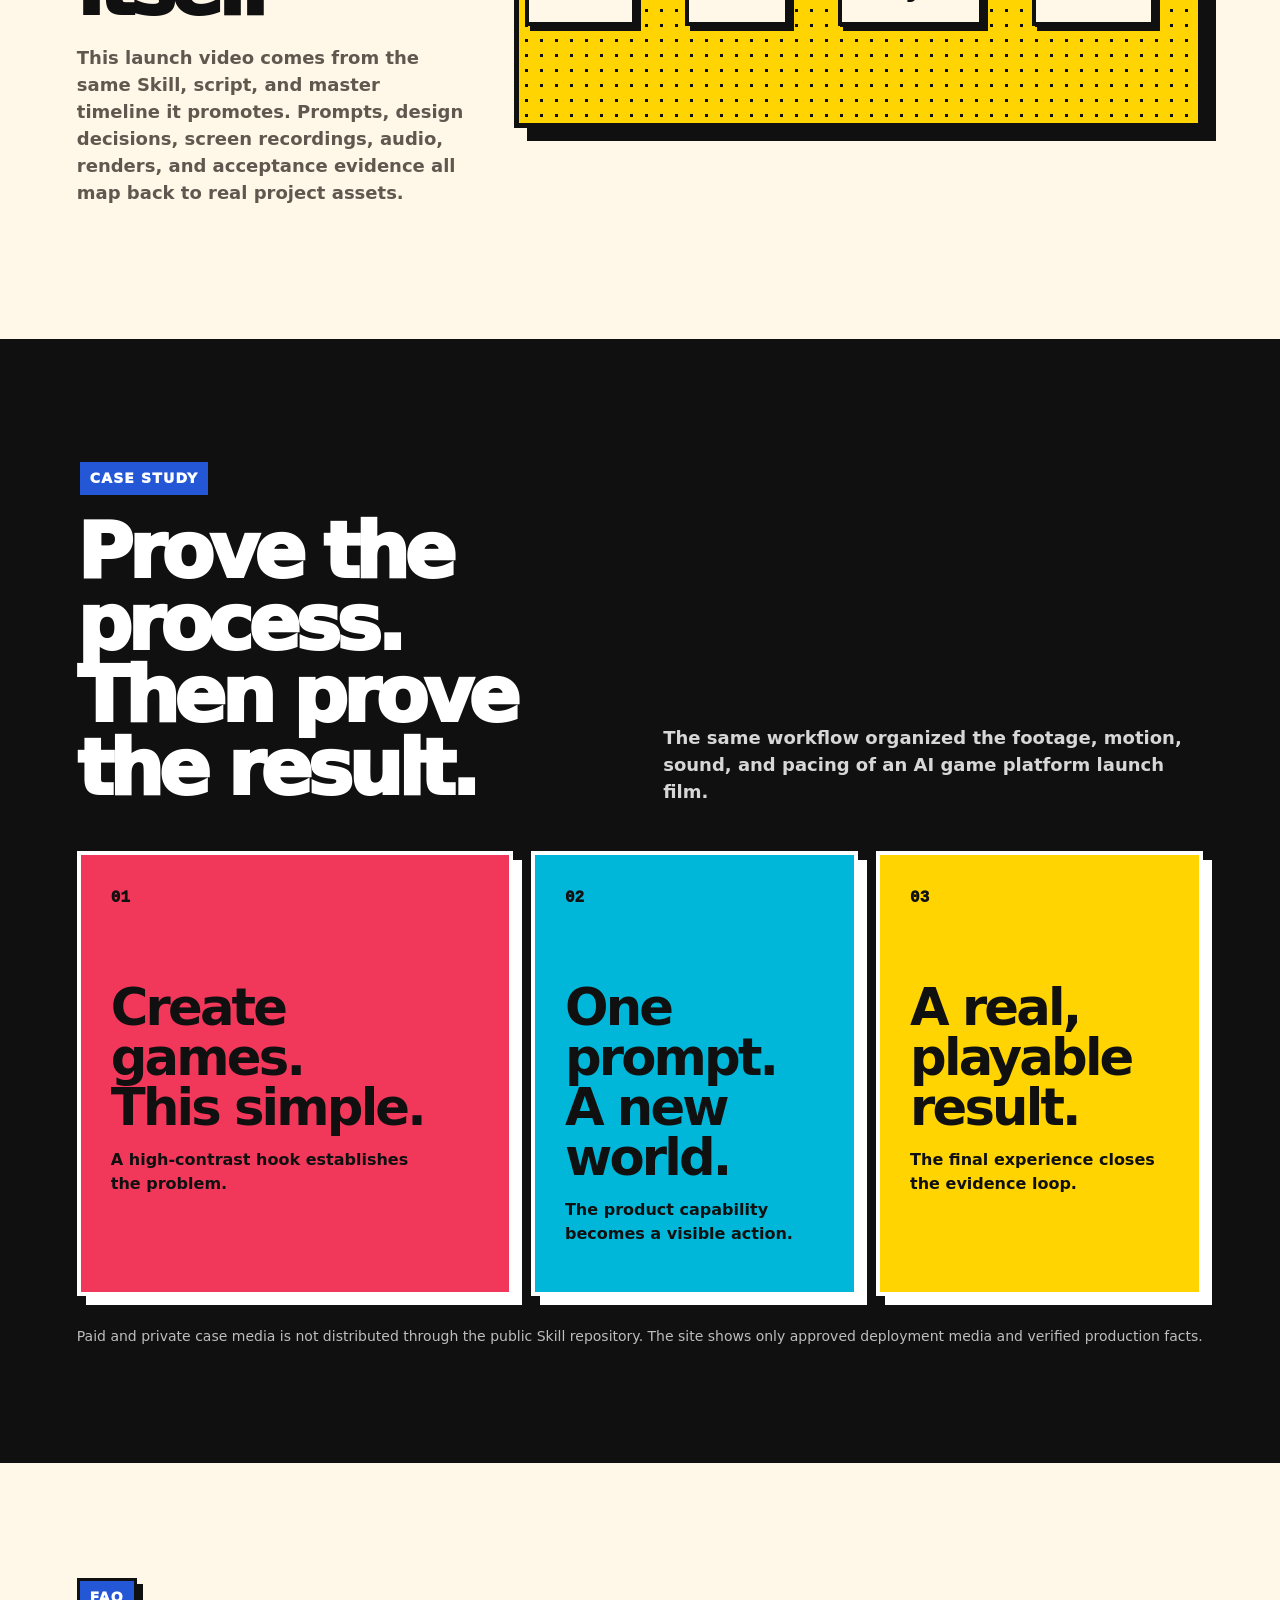
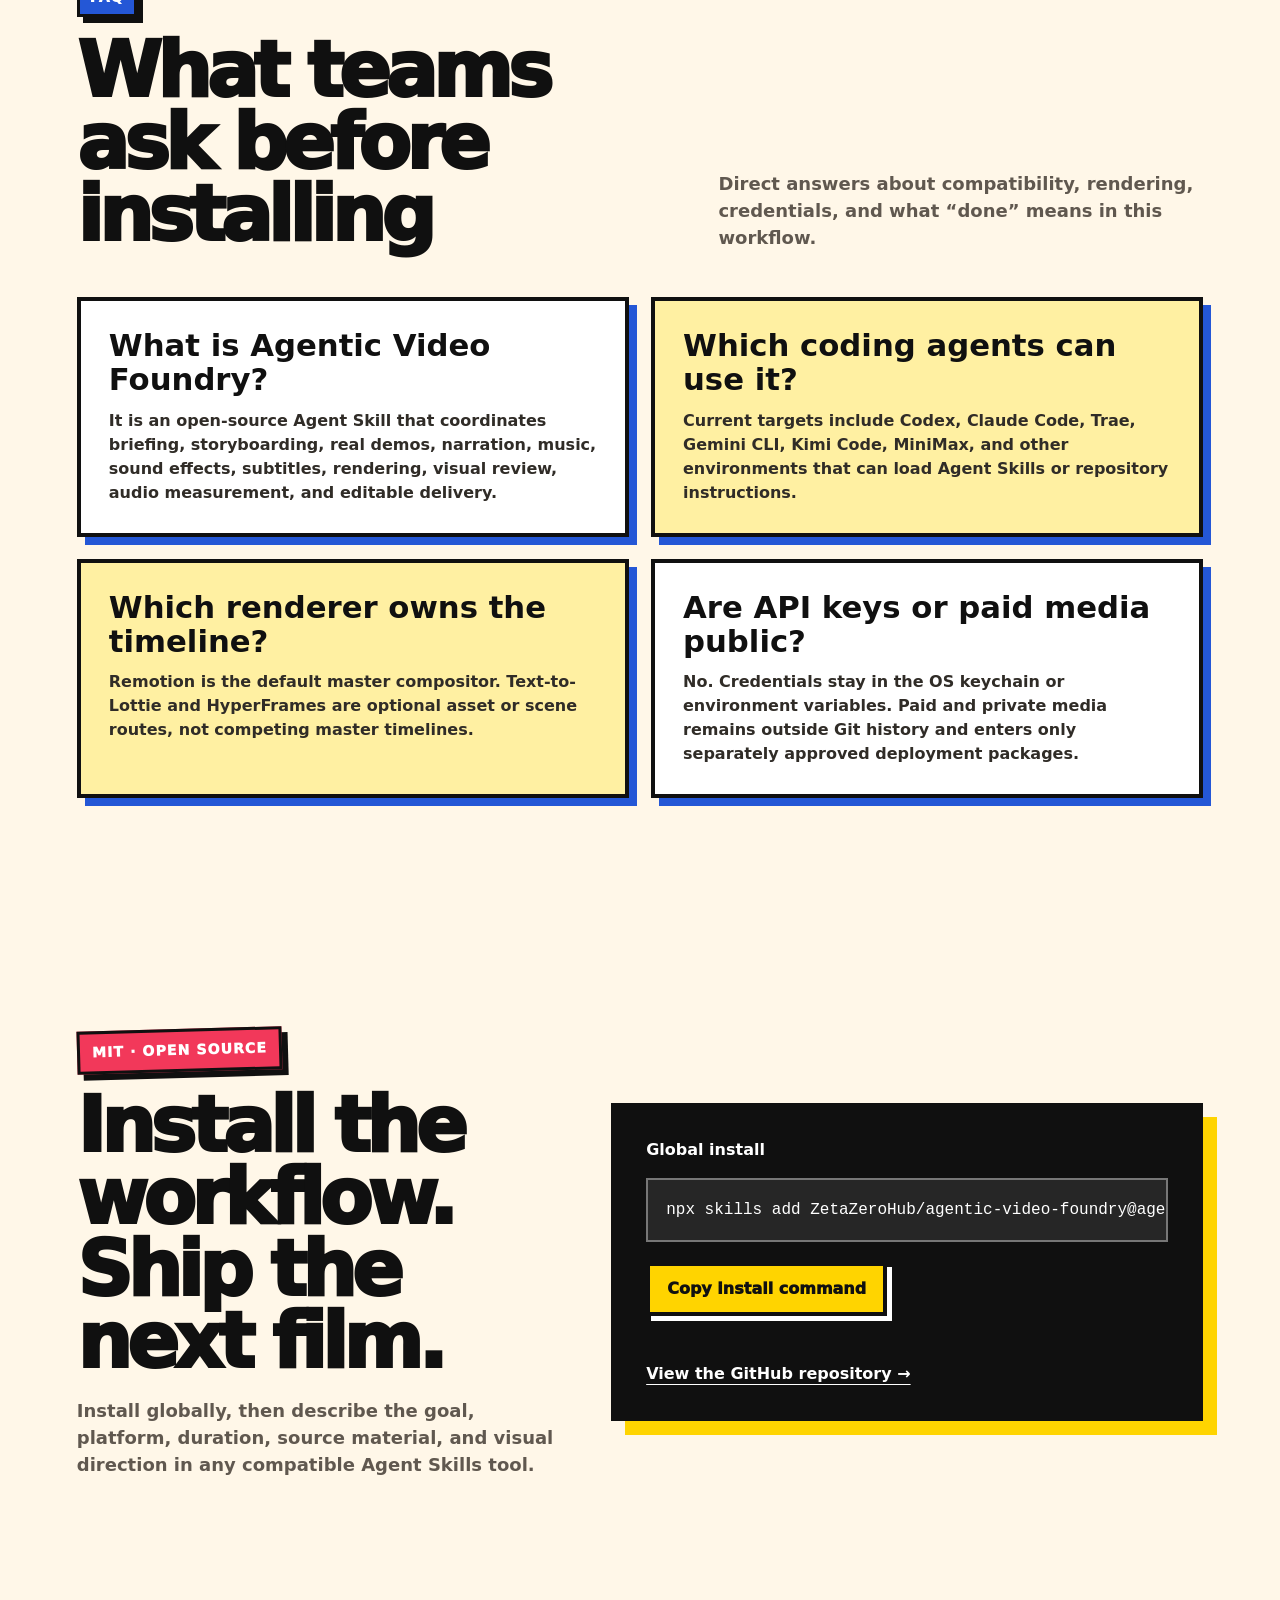
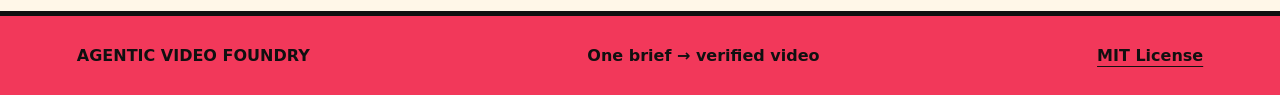
==== commit b06bd961: "feat: showcase multimodal audio and agent support" ====
--- a/website/index.html
+++ b/website/index.html
@@ -4,7 +4,7 @@
     <meta charset="utf-8" />
     <meta name="viewport" content="width=device-width, initial-scale=1" />
     <meta http-equiv="content-language" content="en" />
-    <meta name="description" content="Agentic Video Foundry is an open-source Agent Skill that turns a creative brief into a verified short video with storyboards, real demos, voice, music, captions, deterministic rendering, and quality control." />
+    <meta name="description" content="Agentic Video Foundry is an open-source Agent Skill for verified short videos with real demos, ElevenLabs or Volcengine AI voice, music and SFX, precise captions, deterministic rendering, and hard QC." />
     <meta name="keywords" content="Agentic Video Foundry, Agent Skill, Codex video, Remotion workflow, AI video production, short video automation" />
     <meta name="author" content="ZetaZeroHub" />
     <meta name="robots" content="index,follow,max-image-preview:large,max-snippet:-1,max-video-preview:-1" />
@@ -68,7 +68,7 @@
             "@id": "https://video.zzh.app/#faq",
             "mainEntity": [
               { "@type": "Question", "name": "What is Agentic Video Foundry?", "acceptedAnswer": { "@type": "Answer", "text": "Agentic Video Foundry is an open-source Agent Skill that coordinates briefing, storyboarding, real product demos, voice, music, sound effects, subtitles, deterministic rendering, visual review, audio measurement, and editable delivery." } },
-              { "@type": "Question", "name": "Which coding agents can use it?", "acceptedAnswer": { "@type": "Answer", "text": "It is designed for tools that support the Agent Skills convention, including Codex, Claude Code, Gemini CLI, and compatible agent environments." } },
+              { "@type": "Question", "name": "Which coding agents can use it?", "acceptedAnswer": { "@type": "Answer", "text": "Current targets include Codex, Claude Code, Trae, Gemini CLI, Kimi Code, MiniMax, and other environments that can load Agent Skills or repository instructions." } },
               { "@type": "Question", "name": "Does the public repository include paid media or API keys?", "acceptedAnswer": { "@type": "Answer", "text": "No. Credentials are read from the operating system keychain or environment variables, and paid or private media stays outside Git history. Public deployment media is packaged separately after approval." } },
               { "@type": "Question", "name": "Which renderer does Agentic Video Foundry use?", "acceptedAnswer": { "@type": "Answer", "text": "Remotion is the default master timeline. Text-to-Lottie can supply vector assets, HyperFrames can produce HTML and GSAP scenes, and optional scene libraries are vendored into the project when appropriate." } }
             ]
@@ -91,9 +91,10 @@
         <div class="hero-copy">
           <p class="eyebrow">THIS SKILL IS EDITING ITS OWN LAUNCH VIDEO</p>
           <h1 id="hero-title">One brief<span>to a verified video</span></h1>
-          <p class="hero-lead">Agentic Video Foundry is an open-source Agent Skill that turns scripting, real product demos, voice, music, subtitles, deterministic rendering, and quality control into one reusable production pipeline.</p>
+          <p class="hero-lead">Agentic Video Foundry is an open-source Agent Skill that turns scripting, real product demos, AI voice, music, sound effects, precise captions, deterministic rendering, and quality control into one reusable production pipeline.</p>
+          <div class="audio-provider-callout" aria-label="AI audio providers"><span class="provider-kicker">MULTIMODAL AI AUDIO</span><span class="provider-pill"><img src="./assets/brands/elevenlabs.svg" alt="" />ElevenLabs</span><span class="provider-or">or</span><span class="provider-pill"><img src="./assets/brands/volcengine-color.svg" alt="" />Volcengine</span></div>
           <div class="hero-actions"><a class="button button-primary" href="#install">Install now</a><a class="button button-secondary" href="#evidence">Watch the output</a></div>
-          <p class="compatibility">Codex · Claude Code · Gemini CLI · Agent Skills</p>
+          <div class="agent-compatibility" aria-label="Compatible coding agent environments"><span>RUN IT FROM</span><div class="agent-logo-row"><span><img src="./assets/brands/codex-color.svg" alt="" />Codex</span><span><img src="./assets/brands/claudecode-color.svg" alt="" />Claude Code</span><span><img src="./assets/brands/trae-color.svg" alt="" />Trae</span><span><img src="./assets/brands/gemini-color.svg" alt="" />Gemini CLI</span><span><img src="./assets/brands/kimi-color.svg" alt="" />Kimi Code</span><span><img src="./assets/brands/minimax-color.svg" alt="" />MiniMax</span></div></div>
         </div>
         <div class="hero-stage" aria-label="Agentic Video Foundry production workflow">
           <div class="browser-card">
@@ -112,7 +113,7 @@
         <div class="workflow-grid">
           <article class="workflow-card card-paper"><span class="card-number">01</span><p class="card-label">BRIEF</p><h3>Diagnose the job</h3><p>Lock the audience, platform, duration, message, CTA, and evidence the viewer must see.</p><ul><li>One-line goal</li><li>Evidence plan</li><li>Explicit exclusions</li></ul></article>
           <article class="workflow-card card-cyan"><span class="card-number">02</span><p class="card-label">DESIGN</p><h3>Storyboard and style</h3><p>Give every shot one job, then choose paper collage, pop art, or a real product demonstration.</p><ul><li>One hero per shot</li><li>Style preset</li><li>Representative frames</li></ul></article>
-          <article class="workflow-card card-yellow"><span class="card-number">03</span><p class="card-label">AUDIO</p><h3>Preview before final</h3><p>Switch between ElevenLabs and Volcengine. Real narration timestamps drive the timeline.</p><ul><li>Same-script audition</li><li>Word alignment</li><li>Audible BGM</li></ul></article>
+          <article class="workflow-card card-yellow"><span class="card-number">03</span><p class="card-label">AUDIO</p><h3>Generate, audition, align</h3><p>Route ElevenLabs or Volcengine across narration, voice candidates, AI music, and interactive SFX. Real audio timestamps drive captions and scenes.</p><ul><li>Multi-voice audition</li><li>AI BGM + interaction SFX</li><li>Strict audio-caption alignment</li></ul></article>
           <article class="workflow-card card-red"><span class="card-number">04</span><p class="card-label">ROUTING</p><h3>Use each tool for its strength</h3><p>Remotion owns the master timeline. Lottie and HyperFrames serve only the scenes they fit.</p><ul><li>One master chain</li><li>Frozen exchange assets</li><li>Final revalidation</li></ul></article>
           <article class="workflow-card card-blue"><span class="card-number">05</span><p class="card-label">RENDER</p><h3>Deterministic composition</h3><p>Frame-driven motion keeps captions, sound cues, and batch variants reproducible.</p><ul><li>Data timeline</li><li>No random drift</li><li>Still-frame preflight</li></ul></article>
           <article class="workflow-card card-white"><span class="card-number">06</span><p class="card-label">DELIVERY</p><h3>Verify before shipping</h3><p>Full watch-through, phone-speaker review, encoding, loudness, true peak, and manifests are hard gates.</p><ul><li>Visual QA</li><li>Audio QA</li><li>Editable assets</li></ul></article>
@@ -137,7 +138,7 @@
       </section>
       <section class="section faq-section" id="faq" aria-labelledby="faq-title">
         <div class="section-heading"><div><p class="section-kicker">FAQ</p><h2 id="faq-title">What teams ask before installing</h2></div><p>Direct answers about compatibility, rendering, credentials, and what “done” means in this workflow.</p></div>
-        <div class="faq-grid"><article><h3>What is Agentic Video Foundry?</h3><p>It is an open-source Agent Skill that coordinates briefing, storyboarding, real demos, narration, music, sound effects, subtitles, rendering, visual review, audio measurement, and editable delivery.</p></article><article><h3>Which coding agents can use it?</h3><p>It targets tools that follow the Agent Skills convention, including Codex, Claude Code, Gemini CLI, and compatible agent environments.</p></article><article><h3>Which renderer owns the timeline?</h3><p>Remotion is the default master compositor. Text-to-Lottie and HyperFrames are optional asset or scene routes, not competing master timelines.</p></article><article><h3>Are API keys or paid media public?</h3><p>No. Credentials stay in the OS keychain or environment variables. Paid and private media remains outside Git history and enters only separately approved deployment packages.</p></article></div>
+        <div class="faq-grid"><article><h3>What is Agentic Video Foundry?</h3><p>It is an open-source Agent Skill that coordinates briefing, storyboarding, real demos, narration, music, sound effects, subtitles, rendering, visual review, audio measurement, and editable delivery.</p></article><article><h3>Which coding agents can use it?</h3><p>Current targets include Codex, Claude Code, Trae, Gemini CLI, Kimi Code, MiniMax, and other environments that can load Agent Skills or repository instructions.</p></article><article><h3>Which renderer owns the timeline?</h3><p>Remotion is the default master compositor. Text-to-Lottie and HyperFrames are optional asset or scene routes, not competing master timelines.</p></article><article><h3>Are API keys or paid media public?</h3><p>No. Credentials stay in the OS keychain or environment variables. Paid and private media remains outside Git history and enters only separately approved deployment packages.</p></article></div>
       </section>
       <section class="section install-section" id="install" aria-labelledby="install-title"><div><p class="eyebrow">MIT · OPEN SOURCE</p><h2 id="install-title">Install the workflow.<br />Ship the next film.</h2><p>Install globally, then describe the goal, platform, duration, source material, and visual direction in any compatible Agent Skills tool.</p></div><div class="install-panel"><p>Global install</p><pre><code data-install-command>npx skills add ZetaZeroHub/agentic-video-foundry@agentic-video-foundry -g -y</code></pre><button class="copy-button" type="button" data-copy-button aria-describedby="copy-status">Copy install command</button><p class="copy-status" id="copy-status" role="status" aria-live="polite"></p><a class="repo-link" href="https://github.com/ZetaZeroHub/agentic-video-foundry">View the GitHub repository →</a></div></section>
     </main>
--- a/website/styles.css
+++ b/website/styles.css
@@ -254,10 +254,77 @@
   font-weight: 850;
 }
 
+.audio-provider-callout {
+  display: flex;
+  flex-wrap: wrap;
+  align-items: center;
+  gap: 9px;
+  max-width: 720px;
+  margin-top: 24px;
+  padding: 12px;
+  border: 4px solid var(--ink);
+  background: var(--white);
+  box-shadow: 6px 6px 0 var(--cyan);
+}
+
+.provider-kicker {
+  margin-right: 4px;
+  color: var(--red);
+  font-size: 12px;
+  font-weight: 1000;
+  letter-spacing: .08em;
+}
+
+.provider-pill,
+.agent-logo-row span {
+  display: inline-flex;
+  align-items: center;
+  gap: 7px;
+  font-weight: 900;
+}
+
+.provider-pill {
+  padding: 7px 10px;
+  border: 3px solid var(--ink);
+  background: var(--paper);
+}
+
+.provider-pill img { width: 24px; height: 24px; object-fit: contain; }
+.provider-or { color: var(--muted); font-size: 12px; font-weight: 900; text-transform: uppercase; }
+
+.agent-compatibility {
+  margin-top: 25px;
+  color: var(--muted);
+  font-size: 12px;
+  font-weight: 950;
+  letter-spacing: .05em;
+}
+
+.agent-logo-row {
+  display: flex;
+  flex-wrap: wrap;
+  gap: 9px;
+  margin-top: 10px;
+}
+
+.agent-logo-row span {
+  min-height: 34px;
+  padding: 5px 8px;
+  border: 2px solid var(--ink);
+  background: var(--paper);
+  color: var(--ink);
+  font-size: 12px;
+  letter-spacing: 0;
+}
+
+.agent-logo-row img { width: 21px; height: 21px; object-fit: contain; }
+
 .hero-stage {
   position: relative;
   min-width: 0;
 }
+
+.hero-copy { min-width: 0; }
 
 .browser-card {
   min-height: 440px;
@@ -851,6 +918,12 @@
   .hero h1 { font-size: clamp(51px, 15vw, 72px); }
   .hero h1 span { -webkit-text-stroke-width: 3px; text-shadow: 6px 6px 0 var(--yellow); }
   .hero-actions { display: grid; grid-template-columns: 1fr; }
+  .audio-provider-callout { width: 100%; max-width: 100%; align-items: flex-start; box-sizing: border-box; overflow: hidden; }
+  .provider-kicker { flex-basis: 100%; }
+  .provider-pill { flex: 1 1 100%; min-width: 0; font-size: 13px; }
+  .provider-or { display: none; }
+  .agent-logo-row { width: 100%; max-width: 100%; }
+  .agent-logo-row span { flex: 1 1 100%; min-width: 0; box-sizing: border-box; font-size: 11px; white-space: nowrap; }
   .button { width: 100%; }
   .terminal-line { font-size: 14px; }
   .build-steps { grid-template-columns: repeat(2, 1fr); }
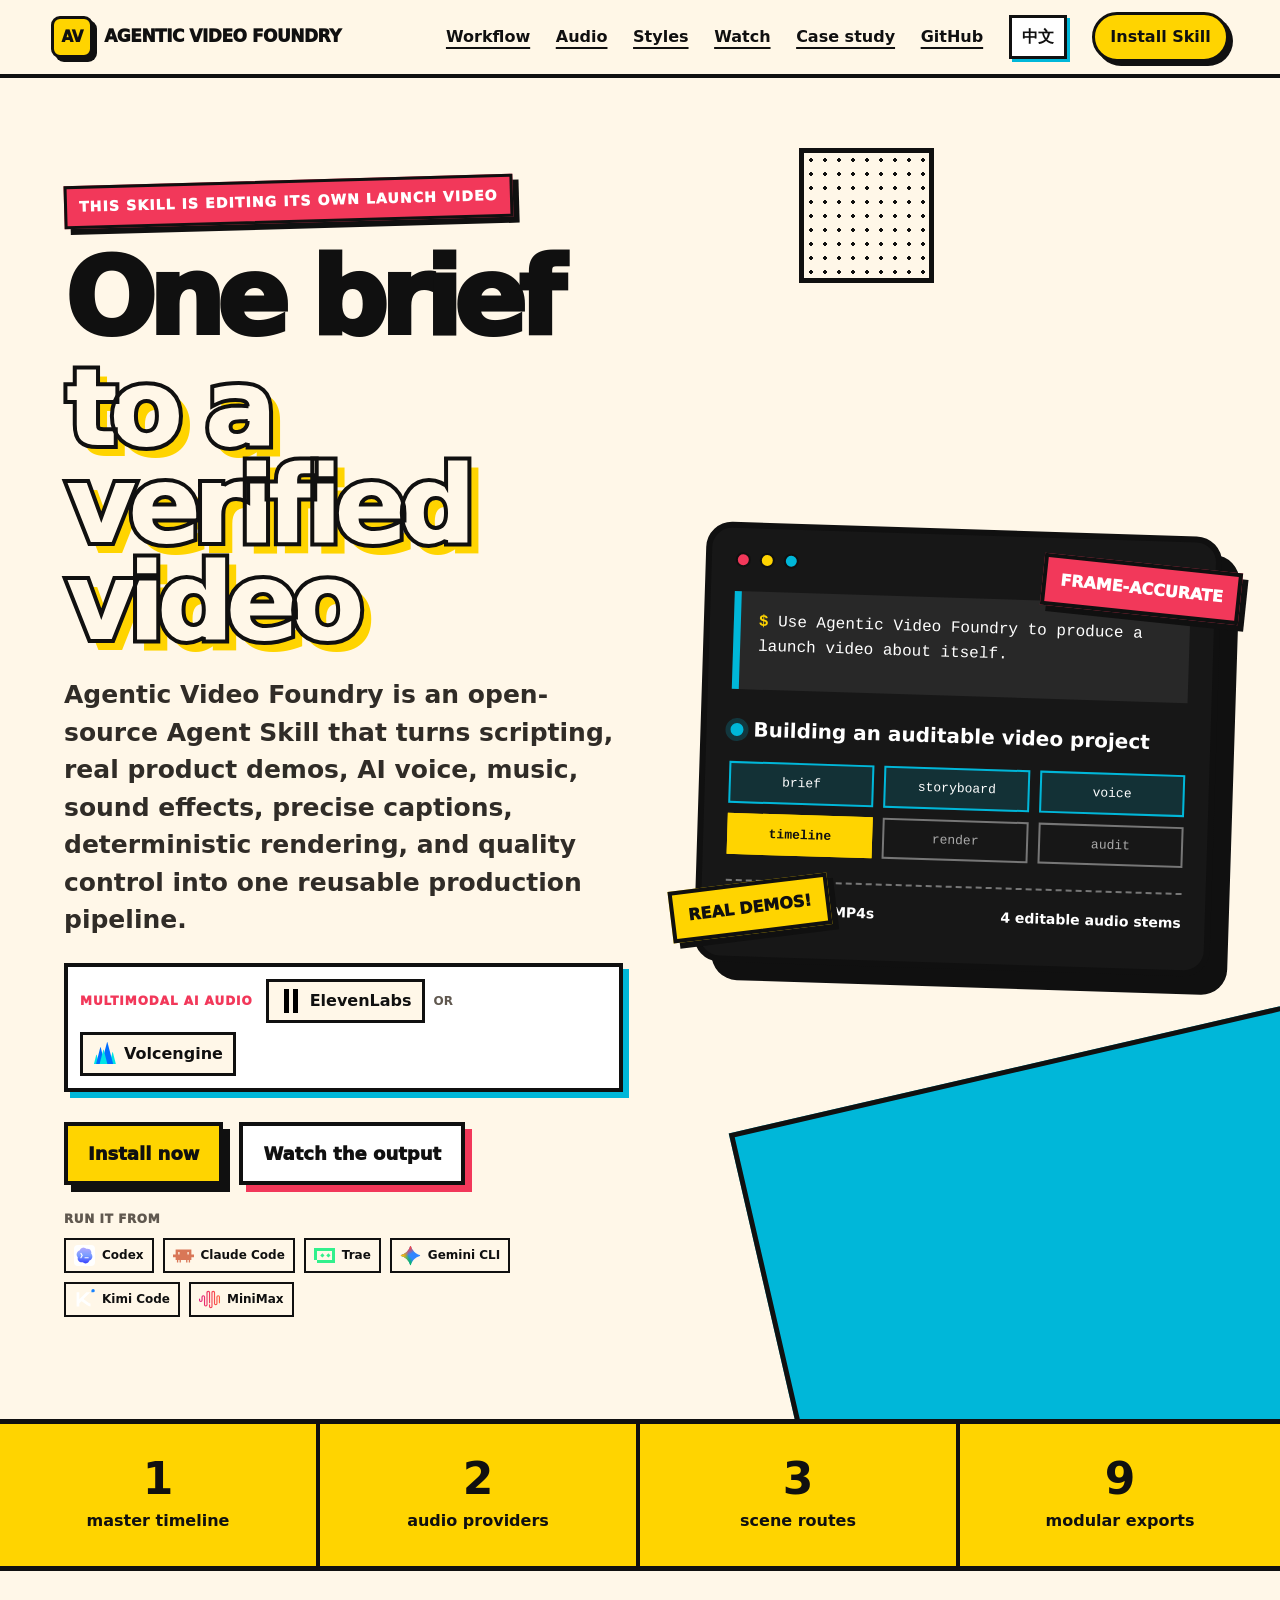
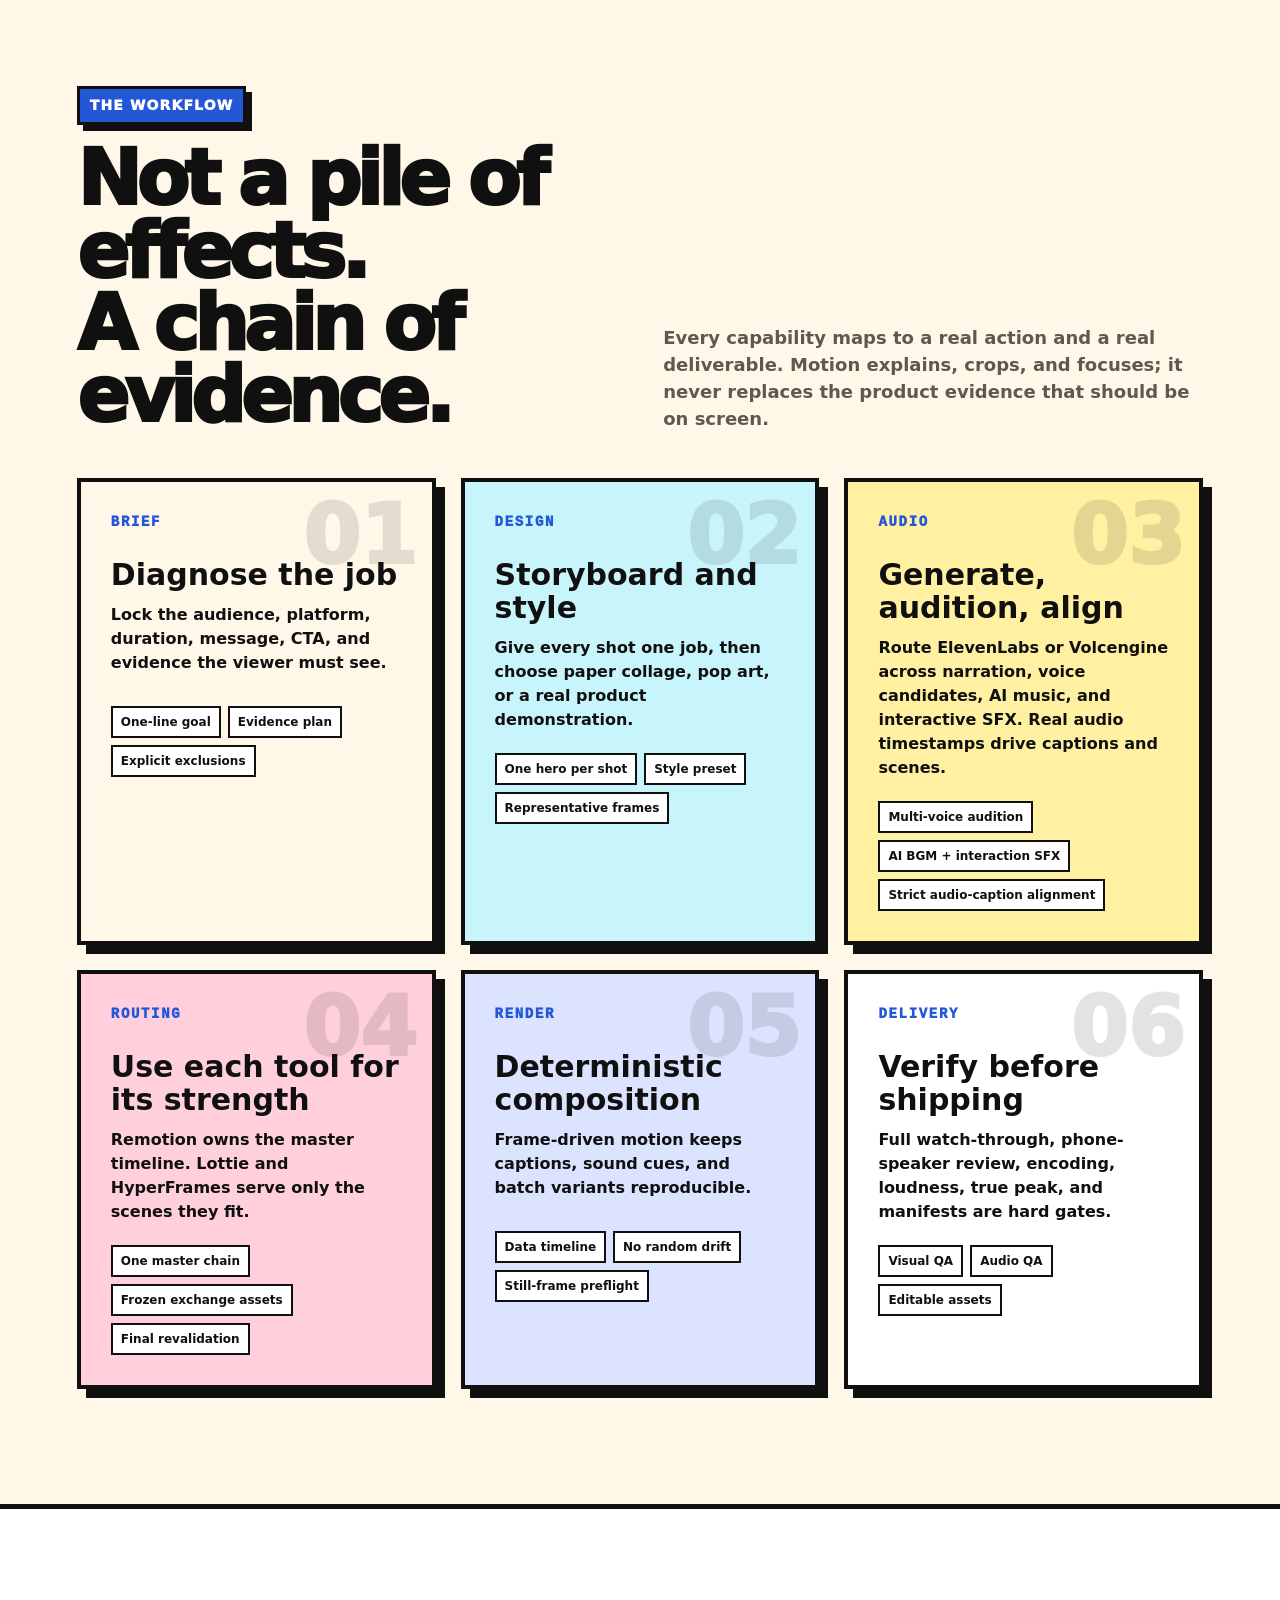
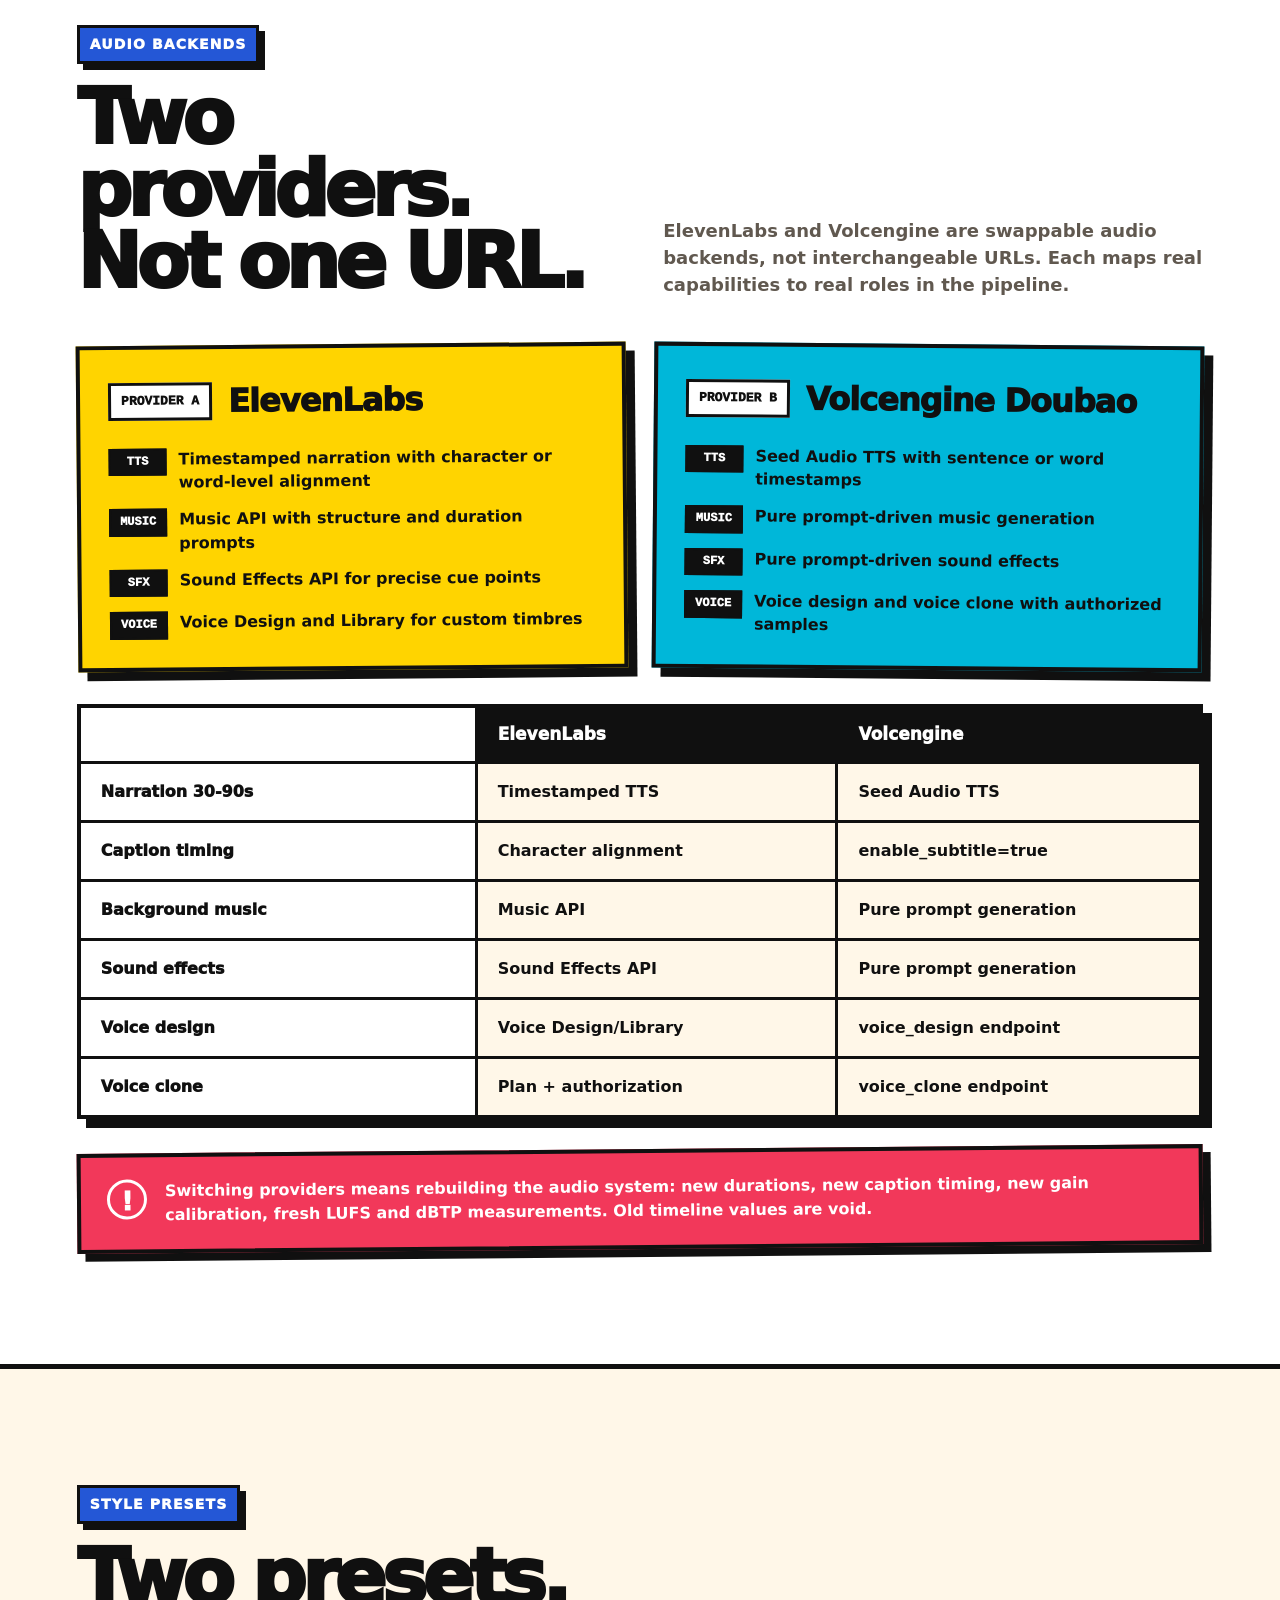
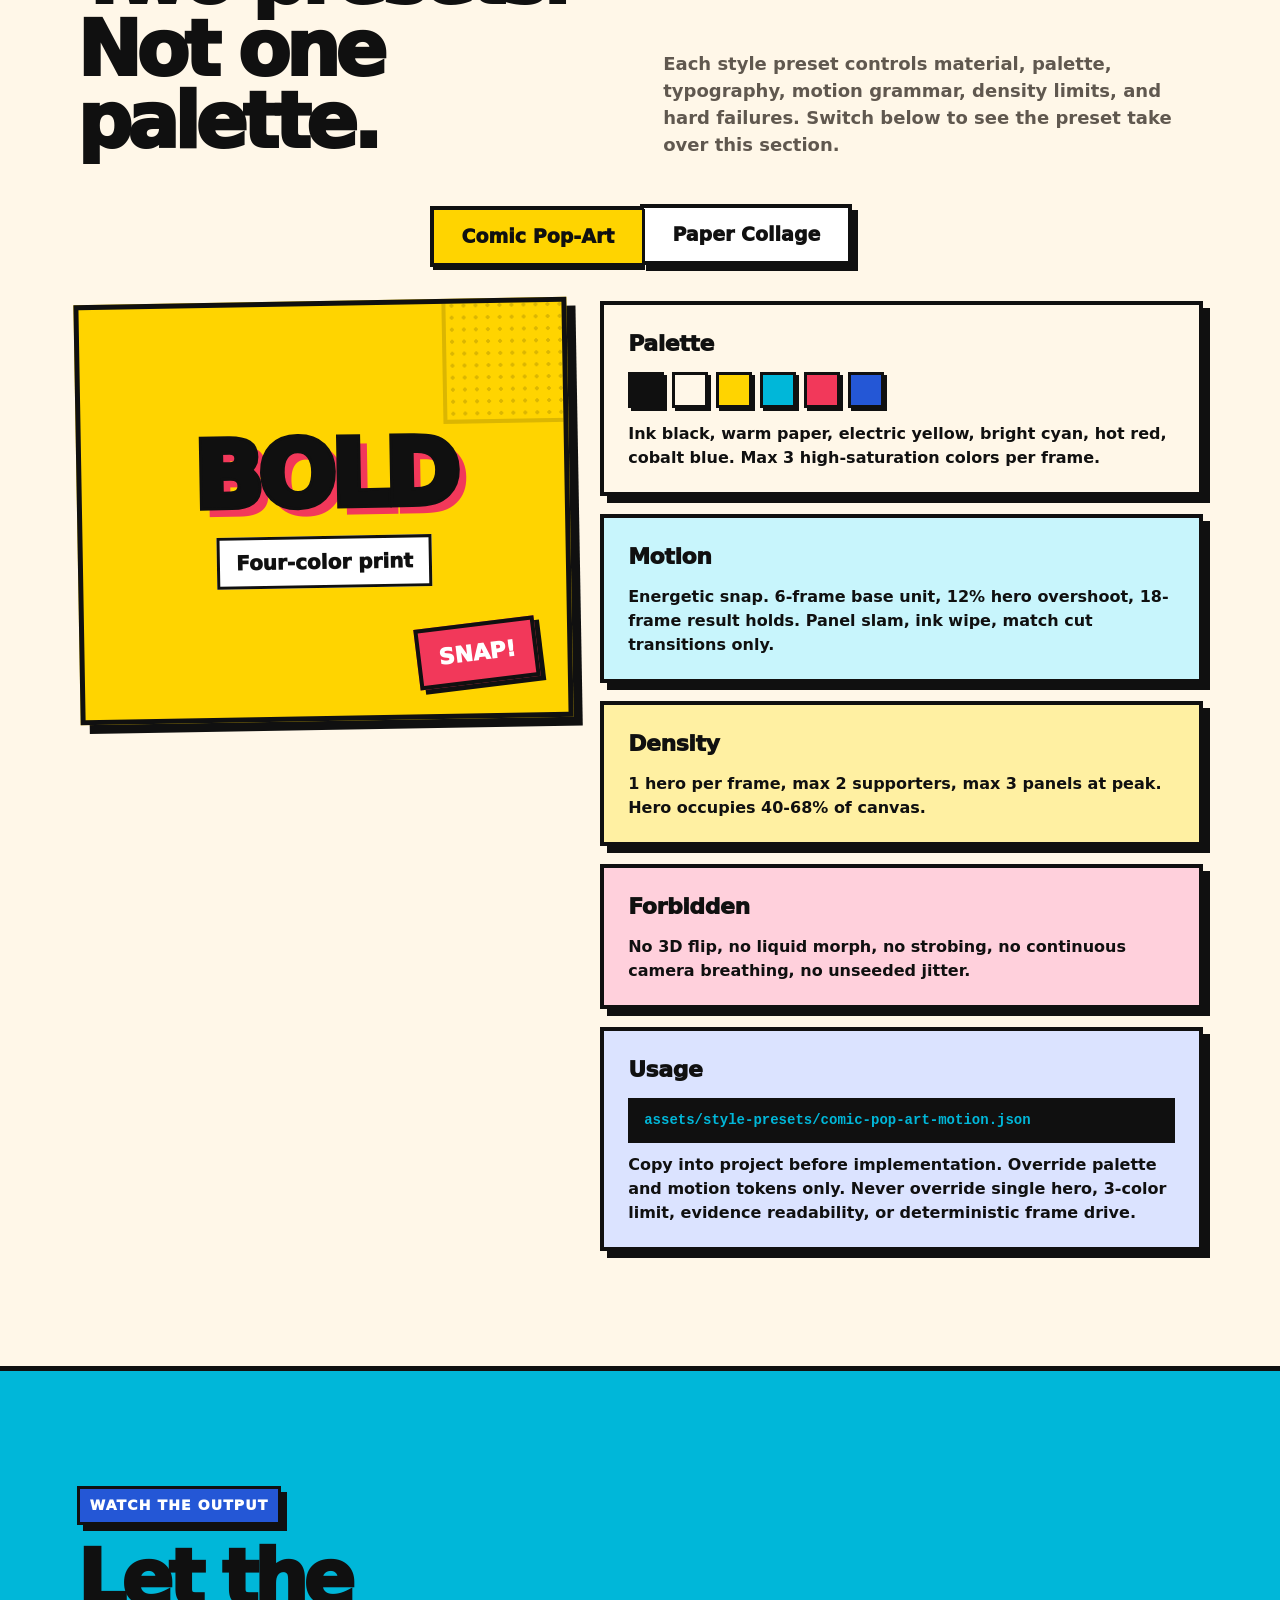
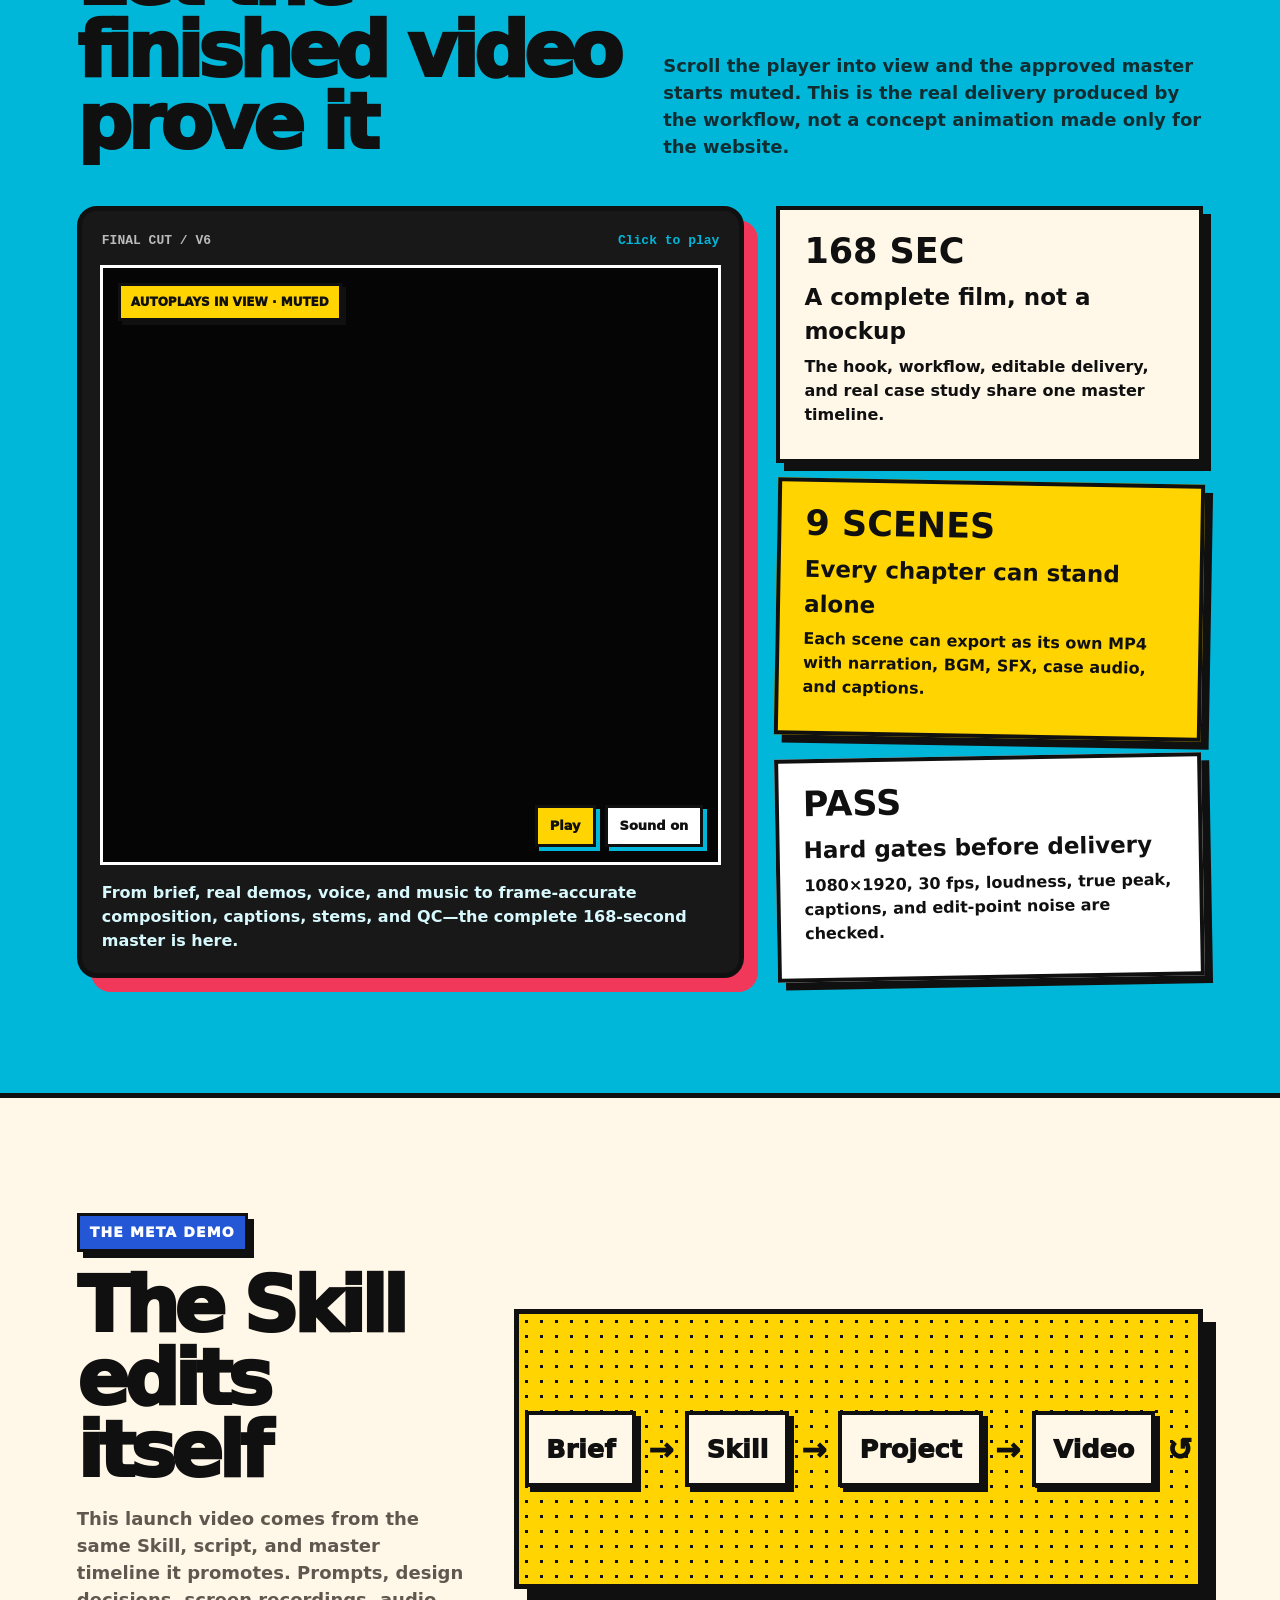
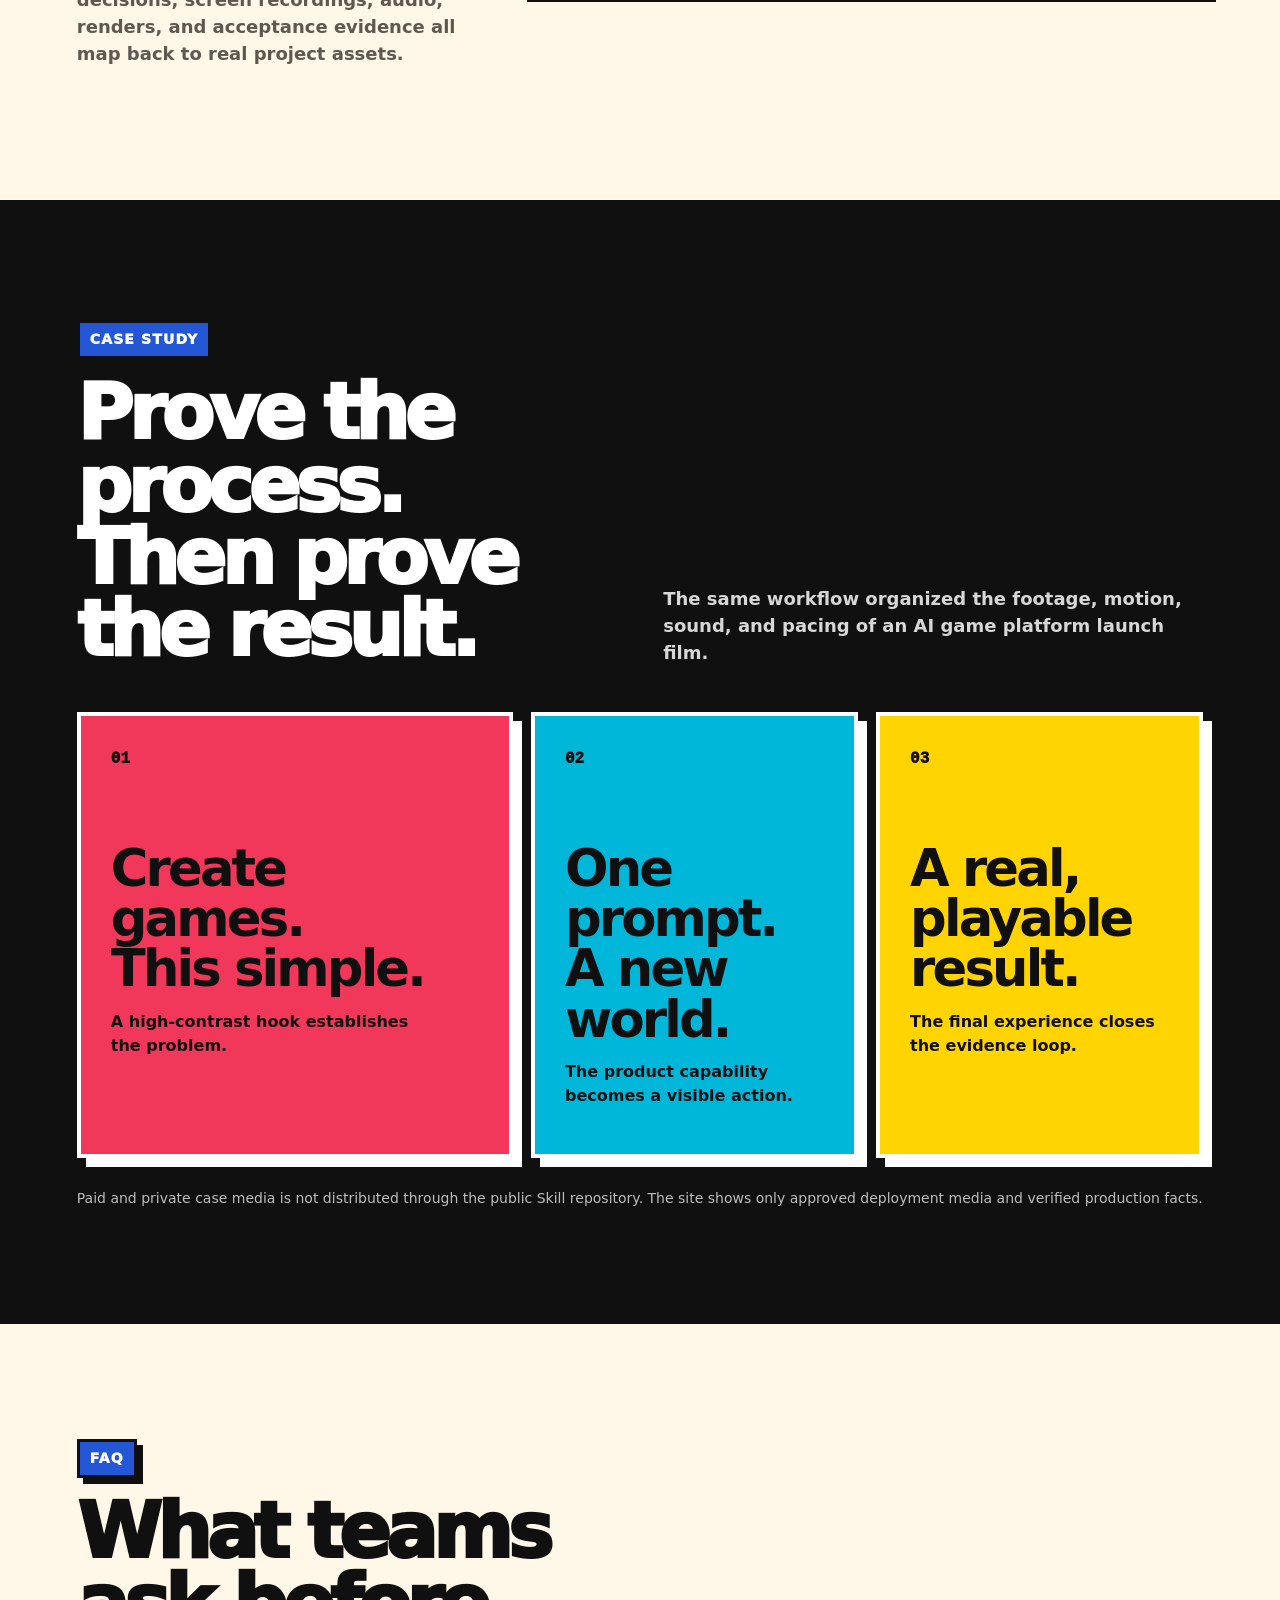
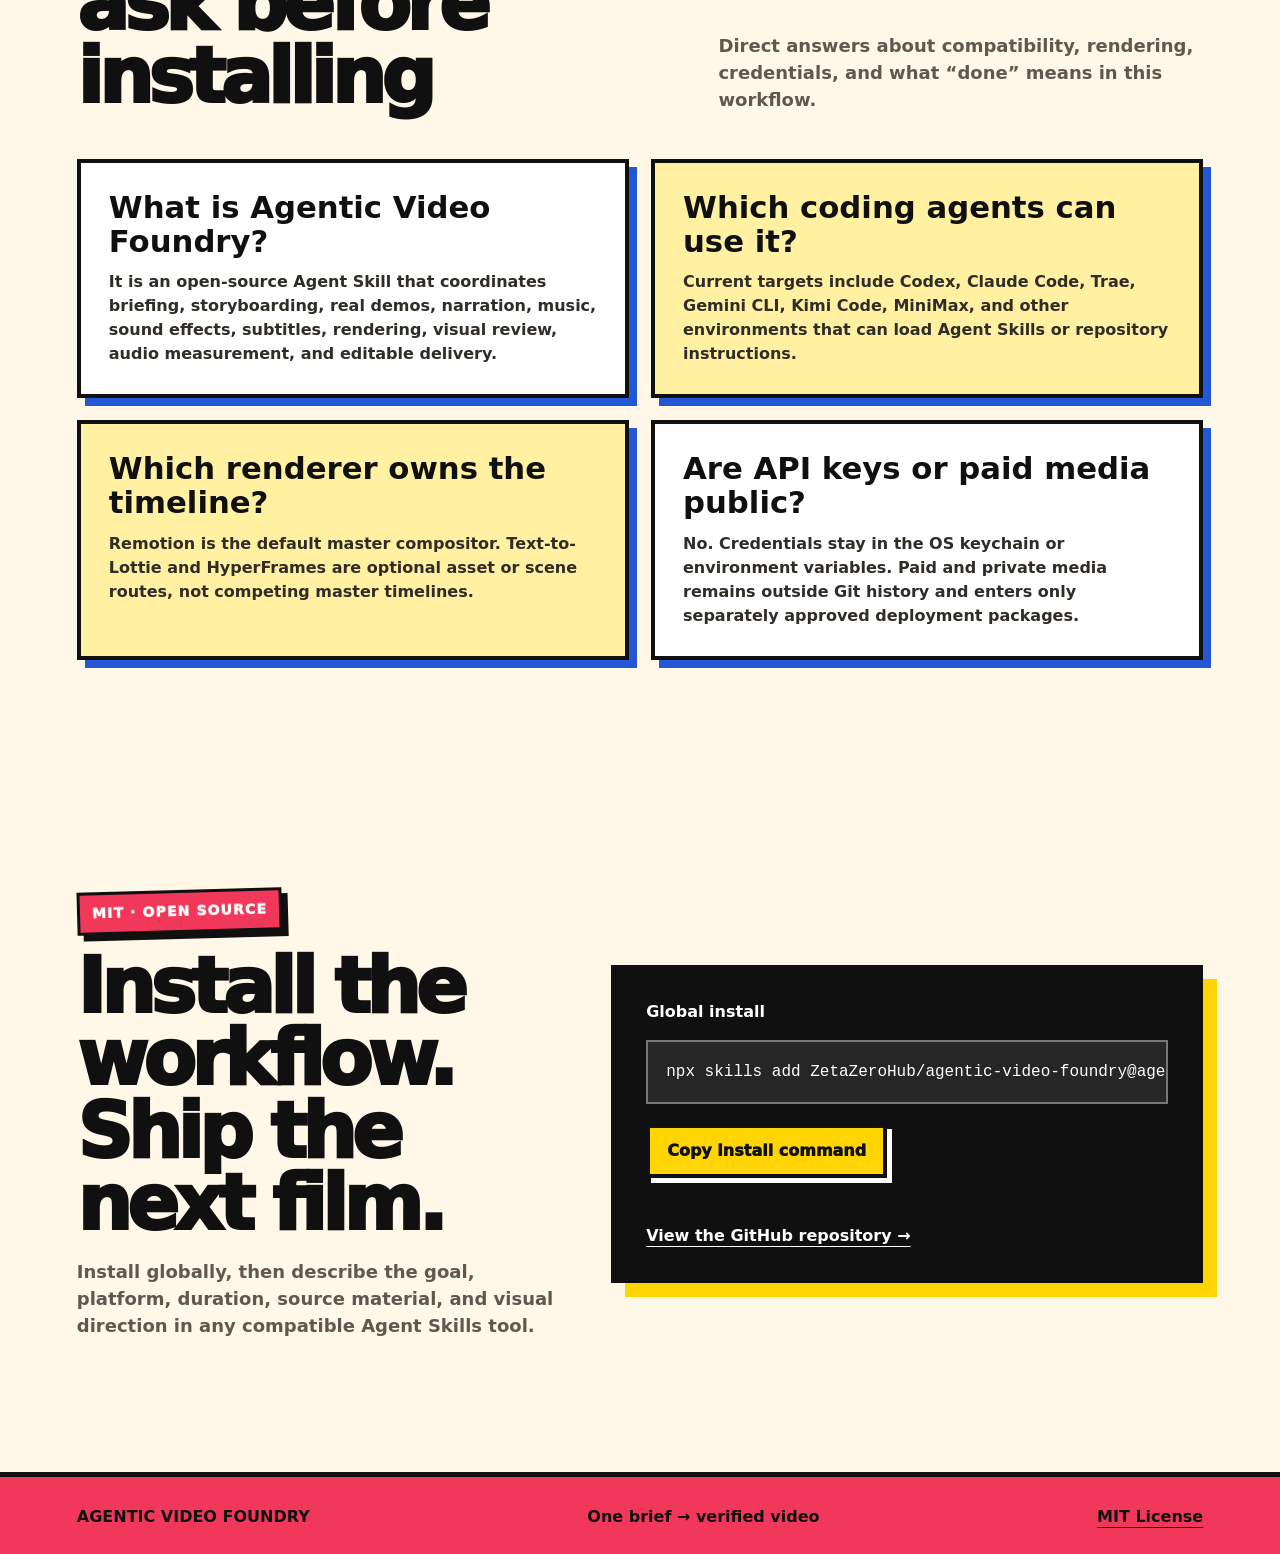
==== commit 0328c8bd: "feat: add audio providers & style presets sections, fix logo layout, add cache busting - Add audio-p" ====
--- a/website/index.html
+++ b/website/index.html
@@ -31,7 +31,7 @@
     <link rel="icon" type="image/svg+xml" href="./favicon.svg" />
     <link rel="apple-touch-icon" href="./assets/apple-touch-icon.png" />
     <link rel="manifest" href="./site.webmanifest" />
-    <link rel="stylesheet" href="./styles.css" />
+    <link rel="stylesheet" href="./styles.css?v=20250819" />
     <script type="application/ld+json">
       {
         "@context": "https://schema.org",
@@ -76,14 +76,30 @@
         ]
       }
     </script>
-    <script src="./site.js" defer></script>
+    <script>
+      (function () {
+        try {
+          var preferred = window.localStorage.getItem('preferred-language');
+          if (preferred === 'en') {
+            return;
+          }
+          var language = (preferred || window.navigator.language || '').toLowerCase();
+          if (language.indexOf('zh') === 0) {
+            window.location.replace('./zh/');
+          }
+        } catch (error) {
+          /* Language detection unavailable; keep the current page. */
+        }
+      })();
+    </script>
+    <script src="./site.js?v=20250819" defer></script>
   </head>
   <body>
     <a class="skip-link" href="#main">Skip to content</a>
     <header class="site-header" data-header>
       <a class="brand" href="#top" aria-label="Agentic Video Foundry home"><span class="brand-mark" aria-hidden="true">AV</span><span>AGENTIC VIDEO FOUNDRY</span></a>
       <nav class="site-nav" aria-label="Primary navigation">
-        <a href="#workflow">Workflow</a><a href="#evidence">Watch</a><a href="#case-study">Case study</a><a href="https://github.com/ZetaZeroHub/agentic-video-foundry">GitHub</a><a class="language-link" href="./zh/" lang="zh-Hans" hreflang="zh-Hans">中文</a><a class="nav-cta" href="#install">Install Skill</a>
+        <a href="#workflow">Workflow</a><a href="#audio-providers">Audio</a><a href="#style-presets">Styles</a><a href="#evidence">Watch</a><a href="#case-study">Case study</a><a href="https://github.com/ZetaZeroHub/agentic-video-foundry">GitHub</a><a class="language-link" href="./zh/" lang="zh-Hans" hreflang="zh-Hans">中文</a><a class="nav-cta" href="#install">Install Skill</a>
       </nav>
     </header>
     <main id="main">
@@ -119,6 +135,110 @@
           <article class="workflow-card card-white"><span class="card-number">06</span><p class="card-label">DELIVERY</p><h3>Verify before shipping</h3><p>Full watch-through, phone-speaker review, encoding, loudness, true peak, and manifests are hard gates.</p><ul><li>Visual QA</li><li>Audio QA</li><li>Editable assets</li></ul></article>
         </div>
       </section>
+      <section class="section audio-providers-section" id="audio-providers" aria-labelledby="audio-providers-title">
+        <div class="section-heading"><div><p class="section-kicker">AUDIO BACKENDS</p><h2 id="audio-providers-title">Two providers.<br />Not one URL.</h2></div><p>ElevenLabs and Volcengine are swappable audio backends, not interchangeable URLs. Each maps real capabilities to real roles in the pipeline.</p></div>
+        <div class="providers-grid">
+          <article class="provider-card provider-elevenlabs">
+            <div class="provider-header"><span class="provider-badge">PROVIDER A</span><h3>ElevenLabs</h3></div>
+            <ul class="provider-capabilities">
+              <li><span class="cap-role">TTS</span> Timestamped narration with character or word-level alignment</li>
+              <li><span class="cap-role">MUSIC</span> Music API with structure and duration prompts</li>
+              <li><span class="cap-role">SFX</span> Sound Effects API for precise cue points</li>
+              <li><span class="cap-role">VOICE</span> Voice Design and Library for custom timbres</li>
+            </ul>
+          </article>
+          <article class="provider-card provider-volcengine">
+            <div class="provider-header"><span class="provider-badge">PROVIDER B</span><h3>Volcengine Doubao</h3></div>
+            <ul class="provider-capabilities">
+              <li><span class="cap-role">TTS</span> Seed Audio TTS with sentence or word timestamps</li>
+              <li><span class="cap-role">MUSIC</span> Pure prompt-driven music generation</li>
+              <li><span class="cap-role">SFX</span> Pure prompt-driven sound effects</li>
+              <li><span class="cap-role">VOICE</span> Voice design and voice clone with authorized samples</li>
+            </ul>
+          </article>
+        </div>
+        <div class="capability-matrix" role="table" aria-label="Audio provider capability matrix">
+          <div class="matrix-row matrix-header" role="row">
+            <div class="matrix-cell matrix-task" role="columnheader">Task</div>
+            <div class="matrix-cell matrix-provider" role="columnheader">ElevenLabs</div>
+            <div class="matrix-cell matrix-provider" role="columnheader">Volcengine</div>
+          </div>
+          <div class="matrix-row" role="row">
+            <div class="matrix-cell matrix-task" role="cell">Narration 30-90s</div>
+            <div class="matrix-cell" role="cell">Timestamped TTS</div>
+            <div class="matrix-cell" role="cell">Seed Audio TTS</div>
+          </div>
+          <div class="matrix-row" role="row">
+            <div class="matrix-cell matrix-task" role="cell">Caption timing</div>
+            <div class="matrix-cell" role="cell">Character alignment</div>
+            <div class="matrix-cell" role="cell">enable_subtitle=true</div>
+          </div>
+          <div class="matrix-row" role="row">
+            <div class="matrix-cell matrix-task" role="cell">Background music</div>
+            <div class="matrix-cell" role="cell">Music API</div>
+            <div class="matrix-cell" role="cell">Pure prompt generation</div>
+          </div>
+          <div class="matrix-row" role="row">
+            <div class="matrix-cell matrix-task" role="cell">Sound effects</div>
+            <div class="matrix-cell" role="cell">Sound Effects API</div>
+            <div class="matrix-cell" role="cell">Pure prompt generation</div>
+          </div>
+          <div class="matrix-row" role="row">
+            <div class="matrix-cell matrix-task" role="cell">Voice design</div>
+            <div class="matrix-cell" role="cell">Voice Design/Library</div>
+            <div class="matrix-cell" role="cell">voice_design endpoint</div>
+          </div>
+          <div class="matrix-row" role="row">
+            <div class="matrix-cell matrix-task" role="cell">Voice clone</div>
+            <div class="matrix-cell" role="cell">Plan + authorization</div>
+            <div class="matrix-cell" role="cell">voice_clone endpoint</div>
+          </div>
+        </div>
+        <div class="provider-warning"><span class="warning-icon" aria-hidden="true">!</span><p>Switching providers means rebuilding the audio system: new durations, new caption timing, new gain calibration, fresh LUFS and dBTP measurements. Old timeline values are void.</p></div>
+      </section>
+      <section class="section style-presets-section" id="style-presets" aria-labelledby="style-presets-title" data-preset-active="comic-pop-art-motion">
+        <div class="section-heading"><div><p class="section-kicker">STYLE PRESETS</p><h2 id="style-presets-title">Two presets.<br />Not one palette.</h2></div><p>Each style preset controls material, palette, typography, motion grammar, density limits, and hard failures. Switch below to see the preset take over this section.</p></div>
+        <div class="preset-tabs" role="tablist" aria-label="Style preset selector">
+          <button class="preset-tab is-active" type="button" role="tab" aria-selected="true" aria-controls="preset-panel-pop" id="preset-tab-pop" data-preset="comic-pop-art-motion">Comic Pop-Art</button>
+          <button class="preset-tab" type="button" role="tab" aria-selected="false" aria-controls="preset-panel-paper" id="preset-tab-paper" data-preset="flat-paper-collage-stop-motion">Paper Collage</button>
+        </div>
+        <div class="preset-panels">
+          <div class="preset-panel is-active" id="preset-panel-pop" role="tabpanel" aria-labelledby="preset-tab-pop" data-preset-panel="comic-pop-art-motion">
+            <div class="preset-visual preset-visual-pop" aria-hidden="true">
+              <div class="preset-demo-panel">
+                <div class="demo-headline">BOLD</div>
+                <div class="demo-subline">Four-color print</div>
+                <div class="demo-halftone"></div>
+                <div class="demo-burst">SNAP!</div>
+              </div>
+            </div>
+            <div class="preset-rules">
+              <article class="rule-card rule-palette"><h4>Palette</h4><div class="swatch-grid"><span class="swatch" style="background:#101010" title="Ink"></span><span class="swatch" style="background:#FFF7E8" title="Paper"></span><span class="swatch" style="background:#FFD400" title="Yellow"></span><span class="swatch" style="background:#00B7D9" title="Cyan"></span><span class="swatch" style="background:#F2385A" title="Red"></span><span class="swatch" style="background:#2457D6" title="Blue"></span></div><p>Ink black, warm paper, electric yellow, bright cyan, hot red, cobalt blue. Max 3 high-saturation colors per frame.</p></article>
+              <article class="rule-card rule-motion"><h4>Motion</h4><p>Energetic snap. 6-frame base unit, 12% hero overshoot, 18-frame result holds. Panel slam, ink wipe, match cut transitions only.</p></article>
+              <article class="rule-card rule-density"><h4>Density</h4><p>1 hero per frame, max 2 supporters, max 3 panels at peak. Hero occupies 40-68% of canvas.</p></article>
+              <article class="rule-card rule-forbidden"><h4>Forbidden</h4><p>No 3D flip, no liquid morph, no strobing, no continuous camera breathing, no unseeded jitter.</p></article>
+              <article class="rule-card rule-usage"><h4>Usage</h4><p><code>assets/style-presets/comic-pop-art-motion.json</code></p><p>Copy into project before implementation. Override palette and motion tokens only. Never override single hero, 3-color limit, evidence readability, or deterministic frame drive.</p></article>
+            </div>
+          </div>
+          <div class="preset-panel" id="preset-panel-paper" role="tabpanel" aria-labelledby="preset-tab-paper" data-preset-panel="flat-paper-collage-stop-motion" hidden>
+            <div class="preset-visual preset-visual-paper" aria-hidden="true">
+              <div class="preset-demo-panel">
+                <div class="demo-headline-paper">Torn</div>
+                <div class="demo-subline-paper">Stop-motion collage</div>
+                <div class="demo-torn-edge"></div>
+                <div class="demo-tape"></div>
+              </div>
+            </div>
+            <div class="preset-rules">
+              <article class="rule-card rule-palette"><h4>Palette</h4><div class="swatch-grid"><span class="swatch" style="background:#25221F" title="Ink"></span><span class="swatch" style="background:#F5EDD8" title="Paper"></span><span class="swatch" style="background:#8B6340" title="Clay"></span><span class="swatch" style="background:#5C8A3A" title="Grass"></span><span class="swatch" style="background:#7EC8E3" title="Sky"></span><span class="swatch" style="background:#F0C75E" title="Warm Yellow"></span></div><p>Warm fiber paper, clay brown, grass green, sky blue, warm yellow. Low-saturation offset print feel.</p></article>
+              <article class="rule-card rule-motion"><h4>Motion</h4><p>Stop-motion holds. 2-6 frame irregular holds, 6px micro-sway, max 3° rotation, single settle overshoot. Paper wipe, hand-set slide, page push transitions.</p></article>
+              <article class="rule-card rule-density"><h4>Density</h4><p>1 hero per frame, max 2 supporters, max 6 paper groups. Subject occupies 35-60% of canvas.</p></article>
+              <article class="rule-card rule-forbidden"><h4>Forbidden</h4><p>No continuous floating, no shape morphing, no unseeded random jitter, no simultaneous everything.</p></article>
+              <article class="rule-card rule-usage"><h4>Usage</h4><p><code>assets/style-presets/flat-paper-collage-stop-motion.json</code></p><p>Copy into project before implementation. Override palette, texture opacity, edge roughness, hold patterns only. Never override single hero, Chinese priority, rigid paper, deterministic motion, or evidence preservation.</p></article>
+            </div>
+          </div>
+        </div>
+      </section>
       <section class="section evidence-section" id="evidence" aria-labelledby="evidence-title">
         <div class="section-heading evidence-heading"><div><p class="section-kicker">WATCH THE OUTPUT</p><h2 id="evidence-title">Let the finished video prove it</h2></div><p>Scroll the player into view and the approved master starts muted. This is the real delivery produced by the workflow, not a concept animation made only for the website.</p></div>
         <div class="evidence-layout">
--- a/website/styles.css
+++ b/website/styles.css
@@ -918,12 +918,12 @@
   .hero h1 { font-size: clamp(51px, 15vw, 72px); }
   .hero h1 span { -webkit-text-stroke-width: 3px; text-shadow: 6px 6px 0 var(--yellow); }
   .hero-actions { display: grid; grid-template-columns: 1fr; }
-  .audio-provider-callout { width: 100%; max-width: 100%; align-items: flex-start; box-sizing: border-box; overflow: hidden; }
+  .audio-provider-callout { width: 100%; max-width: 100%; align-items: flex-start; box-sizing: border-box; }
   .provider-kicker { flex-basis: 100%; }
-  .provider-pill { flex: 1 1 100%; min-width: 0; font-size: 13px; }
+  .provider-pill { flex: 0 1 auto; min-width: 0; font-size: 13px; }
   .provider-or { display: none; }
   .agent-logo-row { width: 100%; max-width: 100%; }
-  .agent-logo-row span { flex: 1 1 100%; min-width: 0; box-sizing: border-box; font-size: 11px; white-space: nowrap; }
+  .agent-logo-row span { flex: 0 1 auto; min-width: 0; box-sizing: border-box; font-size: 11px; white-space: nowrap; }
   .button { width: 100%; }
   .terminal-line { font-size: 14px; }
   .build-steps { grid-template-columns: repeat(2, 1fr); }
@@ -951,4 +951,506 @@
   html { scroll-behavior: auto; }
   *, *::before, *::after { transition: none !important; animation: none !important; }
   .browser-card, .burst, .evidence-notes article { transform: none; }
-}
+  .preset-demo-panel > *, .demo-burst, .demo-tape { transition: none; animation: none; }
+}
+
+/* ── Audio providers section ─────────────────────────── */
+
+.audio-providers-section {
+  border-top: 5px solid var(--ink);
+  background: var(--white);
+}
+
+.providers-grid {
+  display: grid;
+  grid-template-columns: repeat(2, minmax(0, 1fr));
+  gap: 26px;
+  max-width: var(--content);
+  margin: 0 auto 34px;
+}
+
+.provider-card {
+  padding: 28px;
+  border: 4px solid var(--ink);
+  box-shadow: var(--shadow);
+}
+
+.provider-elevenlabs {
+  background: var(--yellow);
+  transform: rotate(-0.5deg);
+}
+
+.provider-volcengine {
+  background: var(--cyan);
+  transform: rotate(0.5deg);
+}
+
+.provider-header {
+  display: flex;
+  align-items: center;
+  gap: 16px;
+  margin-bottom: 22px;
+}
+
+.provider-badge {
+  padding: 6px 10px;
+  border: 3px solid var(--ink);
+  background: var(--white);
+  font-family: ui-monospace, monospace;
+  font-size: 13px;
+  font-weight: 1000;
+}
+
+.provider-header h3 {
+  margin: 0;
+  font-size: 32px;
+  font-weight: 1000;
+  letter-spacing: -0.03em;
+}
+
+.provider-capabilities {
+  margin: 0;
+  padding: 0;
+  list-style: none;
+  display: grid;
+  gap: 14px;
+}
+
+.provider-capabilities li {
+  display: flex;
+  align-items: baseline;
+  gap: 12px;
+  font-weight: 720;
+  line-height: 1.45;
+}
+
+.cap-role {
+  flex-shrink: 0;
+  min-width: 58px;
+  padding: 3px 8px;
+  border: 2px solid var(--ink);
+  background: var(--ink);
+  color: var(--white);
+  font-family: ui-monospace, monospace;
+  font-size: 12px;
+  font-weight: 1000;
+  text-align: center;
+}
+
+.capability-matrix {
+  max-width: var(--content);
+  margin: 0 auto 30px;
+  border: 4px solid var(--ink);
+  background: var(--paper);
+  box-shadow: var(--shadow);
+  overflow: hidden;
+}
+
+.matrix-row {
+  display: grid;
+  grid-template-columns: 1.1fr 1fr 1fr;
+  border-bottom: 3px solid var(--ink);
+  transition: background-color 0.15s ease-out;
+}
+
+.matrix-row:last-child {
+  border-bottom: 0;
+}
+
+.matrix-row:not(.matrix-header):hover {
+  background: var(--yellow);
+}
+
+.matrix-cell {
+  padding: 16px 20px;
+  font-weight: 720;
+  border-right: 3px solid var(--ink);
+  display: flex;
+  align-items: center;
+}
+
+.matrix-cell:last-child {
+  border-right: 0;
+}
+
+.matrix-header {
+  background: var(--ink);
+  color: var(--white);
+}
+
+.matrix-header .matrix-cell {
+  font-weight: 1000;
+  font-size: 17px;
+  padding: 14px 20px;
+}
+
+.matrix-task {
+  font-weight: 1000;
+  background: var(--white);
+}
+
+.provider-warning {
+  display: flex;
+  align-items: flex-start;
+  gap: 18px;
+  max-width: var(--content);
+  margin: 0 auto;
+  padding: 22px 26px;
+  border: 4px solid var(--ink);
+  background: var(--red);
+  color: var(--white);
+  box-shadow: 8px 8px 0 var(--ink);
+  transform: rotate(-0.5deg);
+}
+
+.provider-warning p {
+  margin: 0;
+  font-weight: 850;
+  line-height: 1.5;
+}
+
+.warning-icon {
+  flex-shrink: 0;
+  display: grid;
+  width: 40px;
+  height: 40px;
+  place-items: center;
+  border: 3px solid var(--white);
+  border-radius: 50%;
+  font-size: 26px;
+  font-weight: 1000;
+}
+
+/* ── Style presets section ───────────────────────────── */
+
+.style-presets-section {
+  border-top: 5px solid var(--ink);
+  background: var(--paper);
+  transition: background-color 0.25s ease-out;
+}
+
+.style-presets-section[data-preset-active="flat-paper-collage-stop-motion"] {
+  background: #F5EDD8;
+}
+
+.preset-tabs {
+  display: flex;
+  justify-content: center;
+  gap: 0;
+  max-width: var(--content);
+  margin: 0 auto 36px;
+}
+
+.preset-tab {
+  min-height: 52px;
+  padding: 12px 28px;
+  border: 4px solid var(--ink);
+  background: var(--white);
+  box-shadow: 6px 6px 0 var(--ink);
+  color: var(--ink);
+  font: inherit;
+  font-size: 19px;
+  font-weight: 1000;
+  cursor: pointer;
+  transition: transform 0.12s ease-out, box-shadow 0.12s ease-out, background-color 0.15s ease-out;
+}
+
+.preset-tab:first-child {
+  border-right: 0;
+}
+
+.preset-tab:hover {
+  background: var(--yellow);
+}
+
+.preset-tab:active {
+  transform: translate(3px, 3px);
+  box-shadow: 2px 2px 0 var(--ink);
+}
+
+.preset-tab.is-active {
+  background: var(--yellow);
+  transform: translate(2px, 2px);
+  box-shadow: 3px 3px 0 var(--ink);
+}
+
+.style-presets-section[data-preset-active="flat-paper-collage-stop-motion"] .preset-tab.is-active {
+  background: #F0C75E;
+}
+
+.preset-tab:focus-visible {
+  outline: 4px solid var(--blue);
+  outline-offset: 3px;
+}
+
+.preset-panels {
+  max-width: var(--content);
+  margin: 0 auto;
+}
+
+.preset-panel {
+  display: grid;
+  grid-template-columns: minmax(0, 0.9fr) minmax(0, 1.1fr);
+  gap: 30px;
+  align-items: start;
+}
+
+.preset-panel[hidden] {
+  display: none;
+}
+
+/* Visual preview block */
+
+.preset-visual {
+  position: sticky;
+  top: 100px;
+}
+
+.preset-demo-panel {
+  position: relative;
+  min-height: 420px;
+  border: 5px solid var(--ink);
+  box-shadow: var(--shadow);
+  overflow: hidden;
+  display: flex;
+  flex-direction: column;
+  justify-content: center;
+  align-items: center;
+  padding: 40px;
+  transition: background-color 0.25s ease-out, transform 0.2s ease-out;
+}
+
+.preset-visual-pop .preset-demo-panel {
+  background: var(--yellow);
+  transform: rotate(-1deg);
+}
+
+.preset-visual-paper .preset-demo-panel {
+  background: #F5EDD8;
+  transform: rotate(0.5deg);
+}
+
+.demo-headline {
+  font-size: clamp(60px, 8vw, 92px);
+  font-weight: 1000;
+  letter-spacing: -0.06em;
+  line-height: 0.92;
+  color: var(--ink);
+  -webkit-text-stroke: 3px var(--ink);
+  text-shadow: 8px 8px 0 var(--red);
+}
+
+.demo-subline {
+  margin-top: 18px;
+  padding: 8px 16px;
+  border: 3px solid var(--ink);
+  background: var(--white);
+  font-size: 20px;
+  font-weight: 1000;
+}
+
+.demo-halftone {
+  position: absolute;
+  right: -20px;
+  top: -20px;
+  width: 140px;
+  height: 140px;
+  background-image: radial-gradient(var(--ink) 2px, transparent 2px);
+  background-size: 12px 12px;
+  opacity: 0.15;
+  border: 4px solid var(--ink);
+}
+
+.demo-burst {
+  position: absolute;
+  right: 30px;
+  bottom: 30px;
+  padding: 10px 18px;
+  border: 4px solid var(--ink);
+  background: var(--red);
+  color: var(--white);
+  font-size: 22px;
+  font-weight: 1000;
+  transform: rotate(-6deg);
+  box-shadow: 5px 5px 0 var(--ink);
+  transition: transform 0.2s ease-out;
+}
+
+.preset-demo-panel:hover .demo-burst {
+  transform: rotate(-6deg) scale(1.08);
+}
+
+.demo-headline-paper {
+  font-size: clamp(60px, 8vw, 92px);
+  font-weight: 1000;
+  letter-spacing: -0.05em;
+  line-height: 0.92;
+  color: #25221F;
+  text-shadow: 4px 4px 0 rgba(61, 43, 31, 0.18);
+}
+
+.demo-subline-paper {
+  margin-top: 18px;
+  padding: 8px 16px;
+  border: 3px solid #3D2B1F;
+  background: #FAF6EC;
+  color: #3D2B1F;
+  font-size: 20px;
+  font-weight: 1000;
+}
+
+.demo-torn-edge {
+  position: absolute;
+  left: 0;
+  top: 0;
+  width: 100%;
+  height: 14px;
+  background: linear-gradient(90deg, transparent 0%, #FAF6EC 8%, transparent 15%, #FAF6EC 22%, transparent 30%, #FAF6EC 38%, transparent 45%, #FAF6EC 52%, transparent 60%, #FAF6EC 68%, transparent 75%, #FAF6EC 82%, transparent 90%, #FAF6EC 95%, transparent 100%);
+  opacity: 0.6;
+}
+
+.demo-tape {
+  position: absolute;
+  right: 40px;
+  top: 30px;
+  width: 90px;
+  height: 28px;
+  background: rgba(240, 199, 94, 0.75);
+  border: 2px solid rgba(61, 43, 31, 0.3);
+  transform: rotate(-3deg);
+  transition: transform 0.2s ease-out;
+}
+
+.preset-demo-panel:hover .demo-tape {
+  transform: rotate(-3deg) translateY(-3px);
+}
+
+/* Rule cards */
+
+.preset-rules {
+  display: grid;
+  gap: 18px;
+}
+
+.rule-card {
+  padding: 22px 24px;
+  border: 4px solid var(--ink);
+  background: var(--white);
+  box-shadow: 7px 7px 0 var(--ink);
+}
+
+.rule-card h4 {
+  margin: 0 0 12px;
+  font-size: 22px;
+  font-weight: 1000;
+  letter-spacing: -0.02em;
+}
+
+.rule-card p {
+  margin: 0;
+  font-weight: 720;
+  line-height: 1.5;
+}
+
+.rule-card code {
+  display: block;
+  margin: 8px 0 10px;
+  padding: 10px 14px;
+  border: 2px solid var(--ink);
+  background: var(--ink);
+  color: var(--cyan);
+  font-family: ui-monospace, monospace;
+  font-size: 14px;
+  font-weight: 850;
+  overflow-x: auto;
+  white-space: nowrap;
+}
+
+.rule-palette {
+  background: var(--paper);
+}
+
+.rule-motion {
+  background: #c8f5fc;
+}
+
+.rule-density {
+  background: #fff0a2;
+}
+
+.rule-forbidden {
+  background: #ffd0dc;
+}
+
+.rule-usage {
+  background: #dbe3ff;
+}
+
+.style-presets-section[data-preset-active="flat-paper-collage-stop-motion"] .rule-palette {
+  background: #F5EDD8;
+}
+
+.style-presets-section[data-preset-active="flat-paper-collage-stop-motion"] .rule-motion {
+  background: #d4e8d0;
+}
+
+.style-presets-section[data-preset-active="flat-paper-collage-stop-motion"] .rule-density {
+  background: #f5e6c8;
+}
+
+.style-presets-section[data-preset-active="flat-paper-collage-stop-motion"] .rule-forbidden {
+  background: #e8d4d4;
+}
+
+.style-presets-section[data-preset-active="flat-paper-collage-stop-motion"] .rule-usage {
+  background: #d8e0f0;
+}
+
+.swatch-grid {
+  display: flex;
+  flex-wrap: wrap;
+  gap: 8px;
+  margin-bottom: 14px;
+}
+
+.swatch {
+  display: block;
+  width: 36px;
+  height: 36px;
+  border: 3px solid var(--ink);
+  box-shadow: 3px 3px 0 var(--ink);
+}
+
+/* ── Responsive for new sections ─────────────────────── */
+
+@media (max-width: 1060px) {
+  .providers-grid { grid-template-columns: 1fr; }
+  .preset-panel { grid-template-columns: 1fr; }
+  .preset-visual { position: static; }
+  .preset-demo-panel { min-height: 300px; }
+}
+
+@media (max-width: 800px) {
+  .matrix-row { grid-template-columns: 1fr; }
+  .matrix-cell { border-right: 0; border-bottom: 2px solid var(--ink); }
+  .matrix-cell:last-child { border-bottom: 0; }
+  .matrix-header .matrix-cell { font-size: 15px; }
+  .preset-tabs { flex-direction: column; gap: 0; }
+  .preset-tab:first-child { border-right: 4px solid var(--ink); border-bottom: 0; }
+  .provider-warning { flex-direction: column; align-items: center; text-align: center; }
+}
+
+@media (max-width: 480px) {
+  .provider-card { padding: 22px; }
+  .provider-header h3 { font-size: 26px; }
+  .provider-capabilities li { font-size: 14px; }
+  .cap-role { min-width: 48px; font-size: 11px; }
+  .matrix-cell { padding: 12px 14px; font-size: 14px; }
+  .preset-demo-panel { min-height: 240px; padding: 24px; }
+  .demo-headline, .demo-headline-paper { font-size: clamp(42px, 12vw, 60px); }
+  .rule-card { padding: 18px 20px; }
+  .rule-card h4 { font-size: 19px; }
+  .rule-card p { font-size: 14px; }
+  .rule-card code { font-size: 12px; white-space: normal; word-break: break-all; }
+  .swatch { width: 30px; height: 30px; }
+}
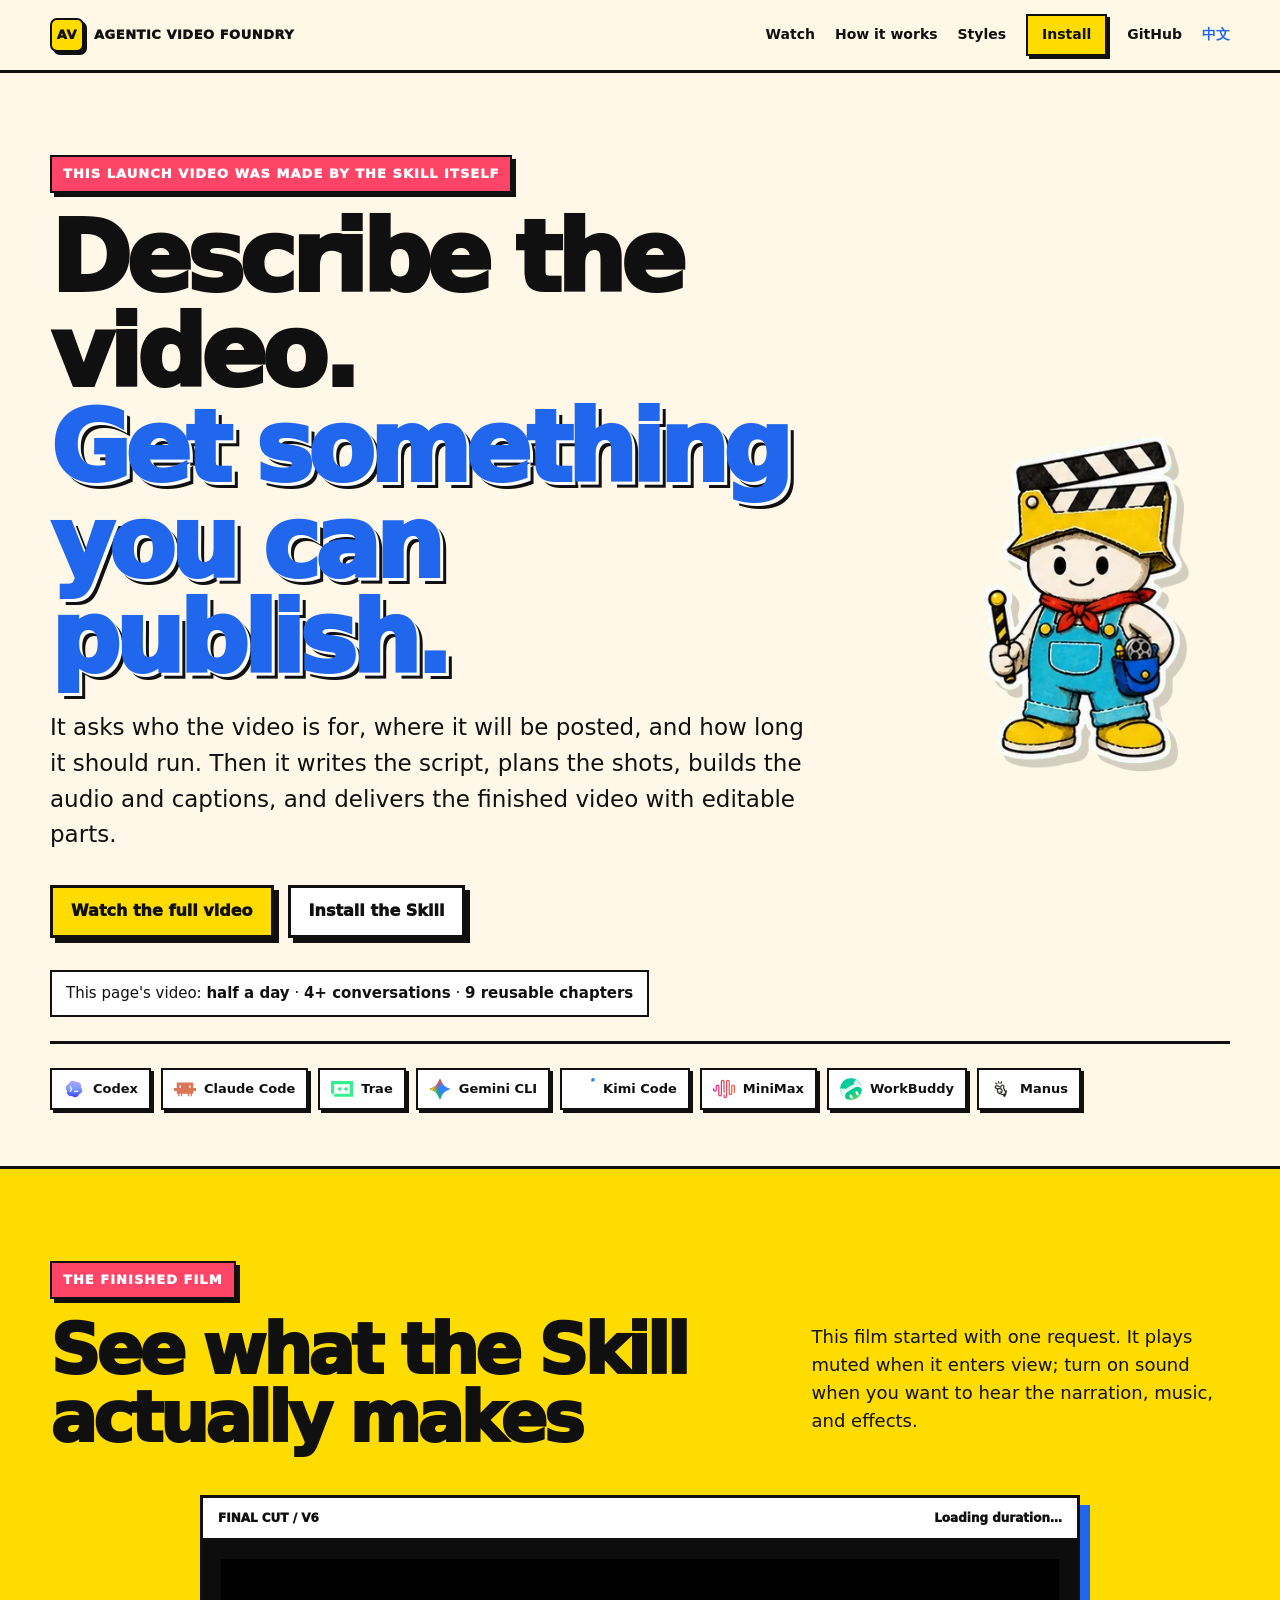
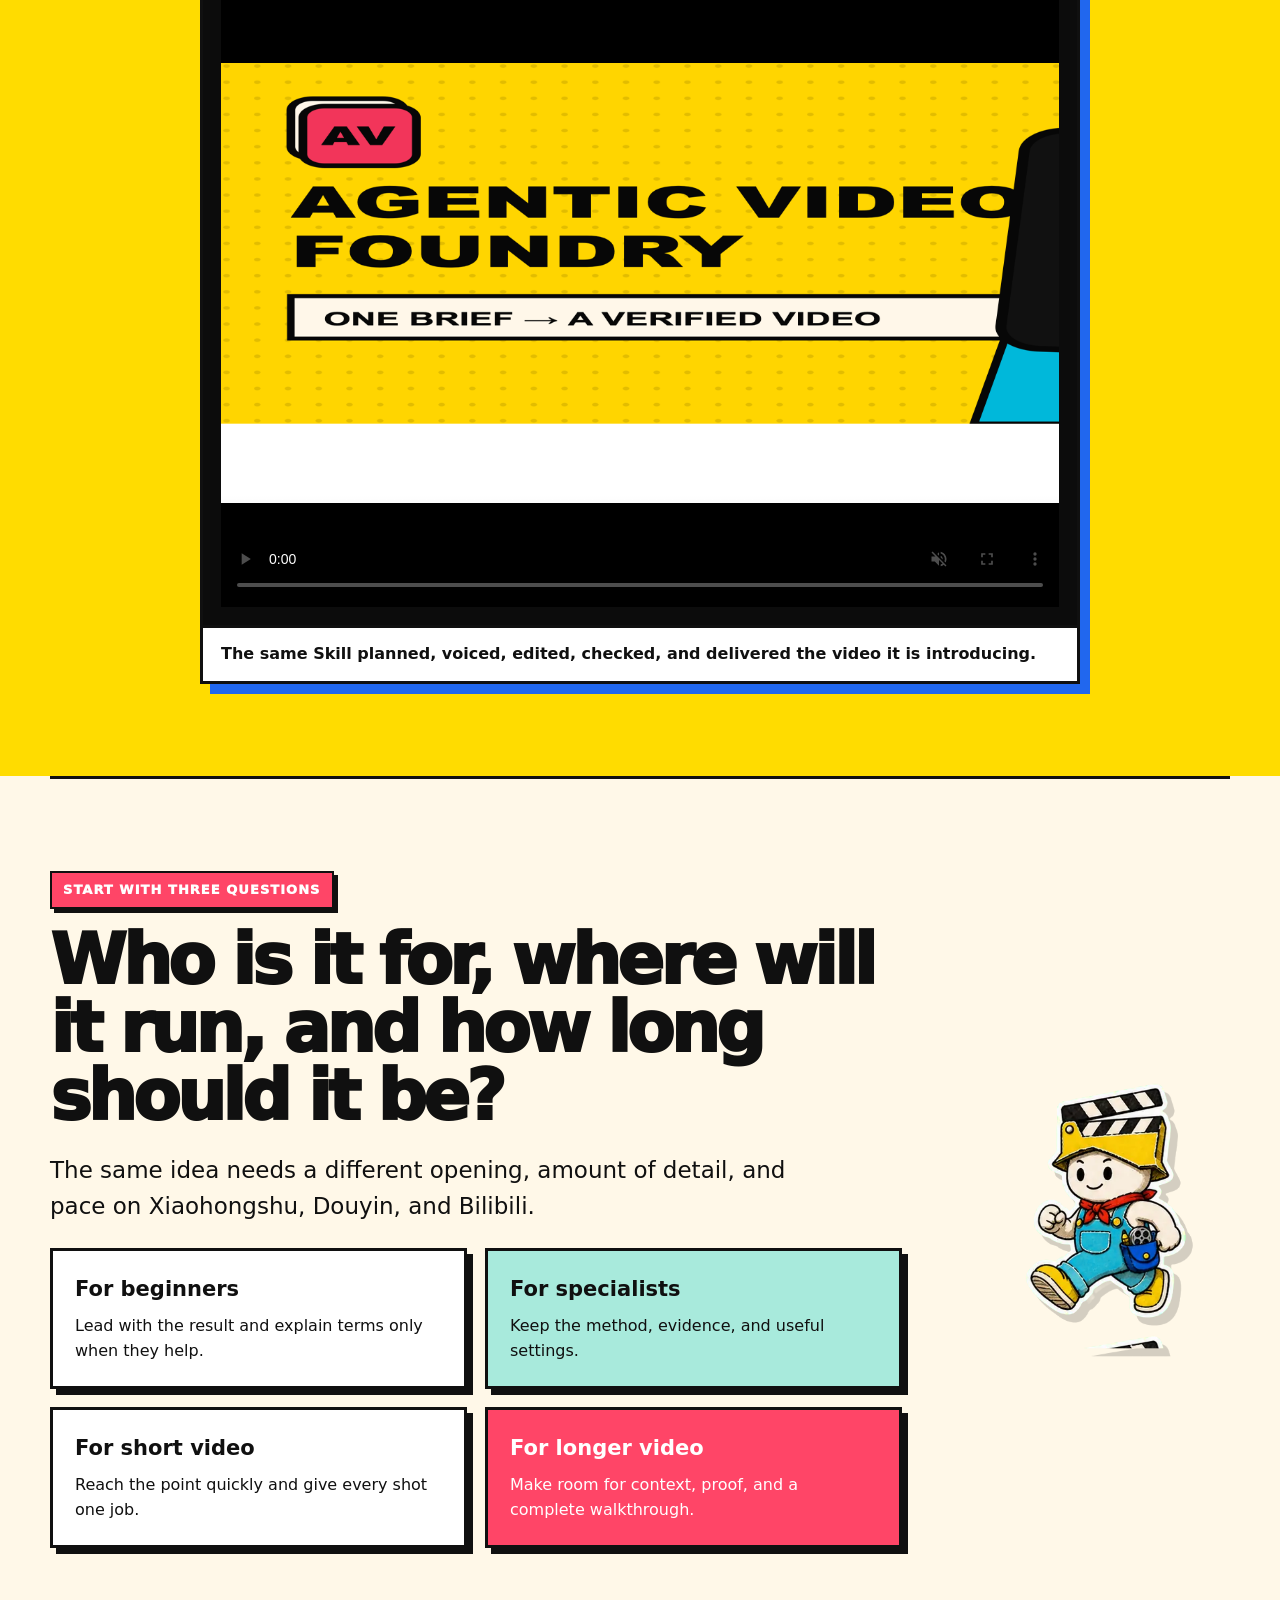
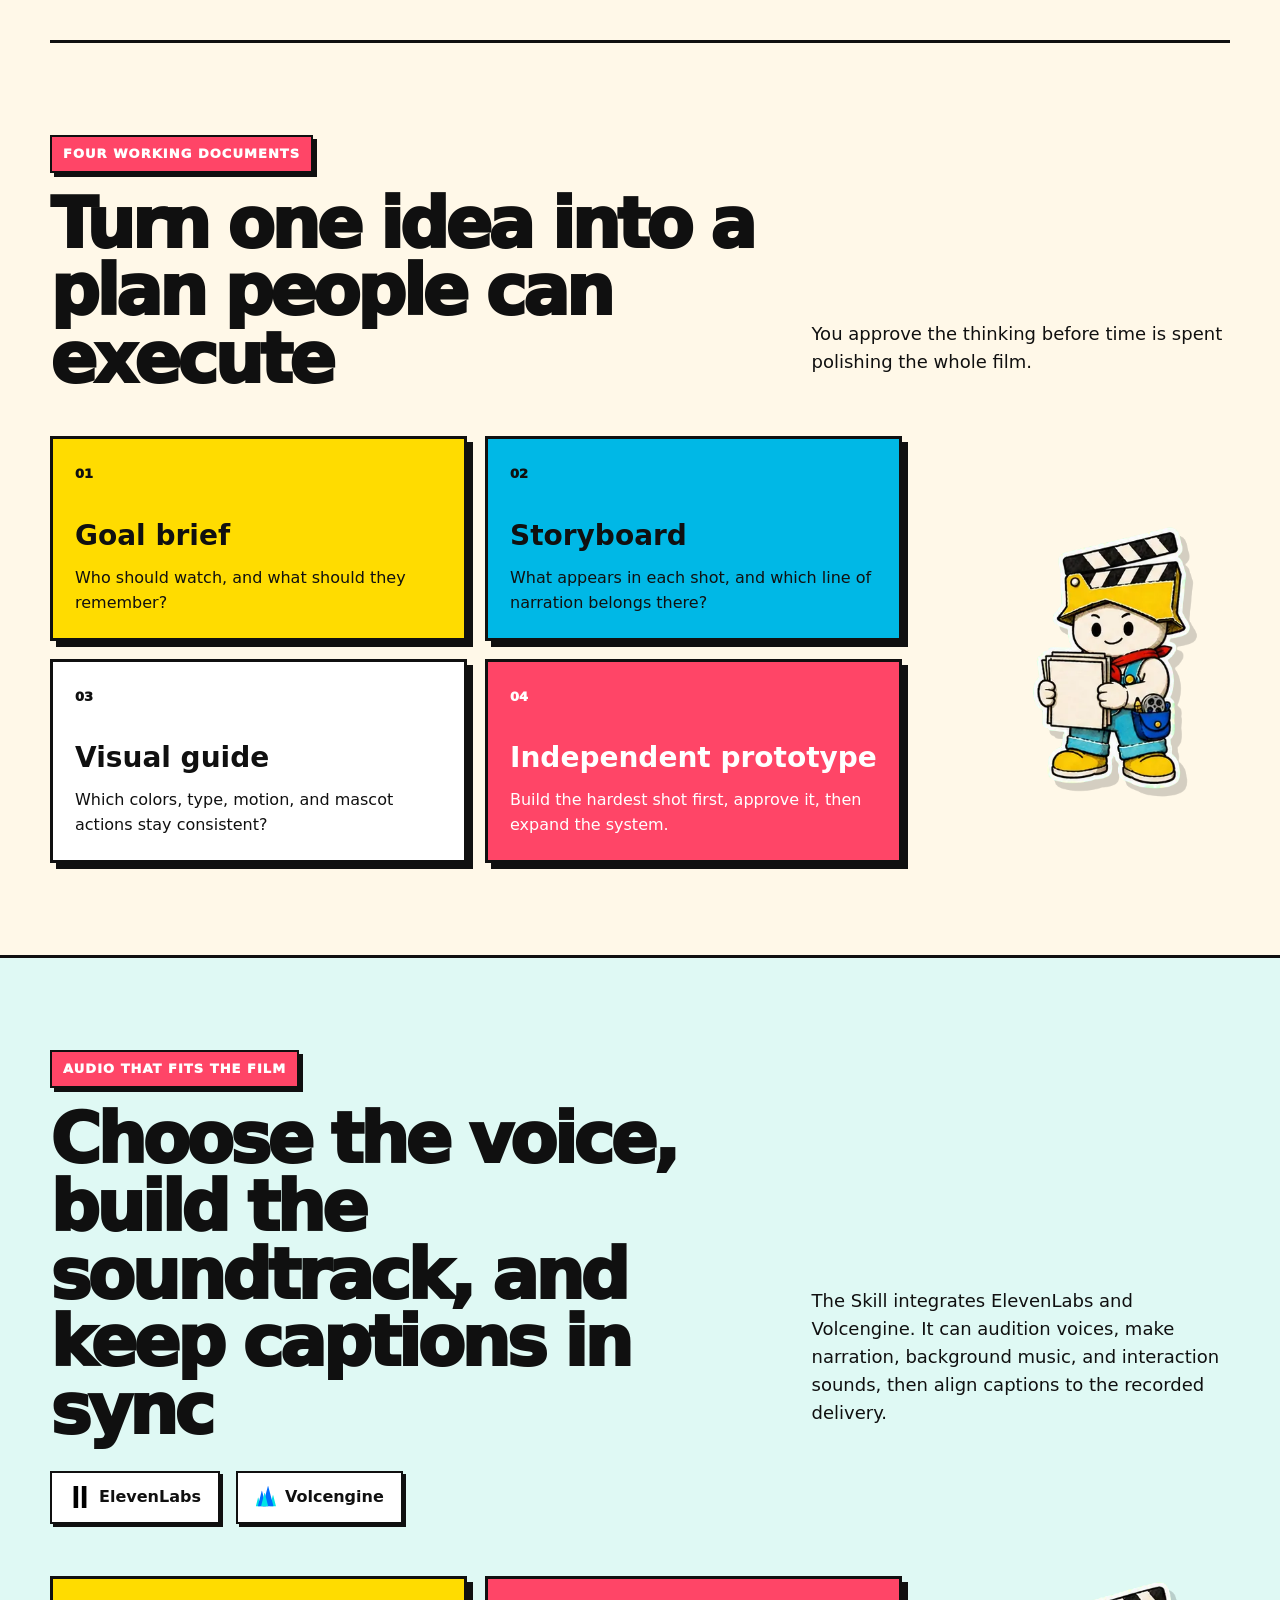
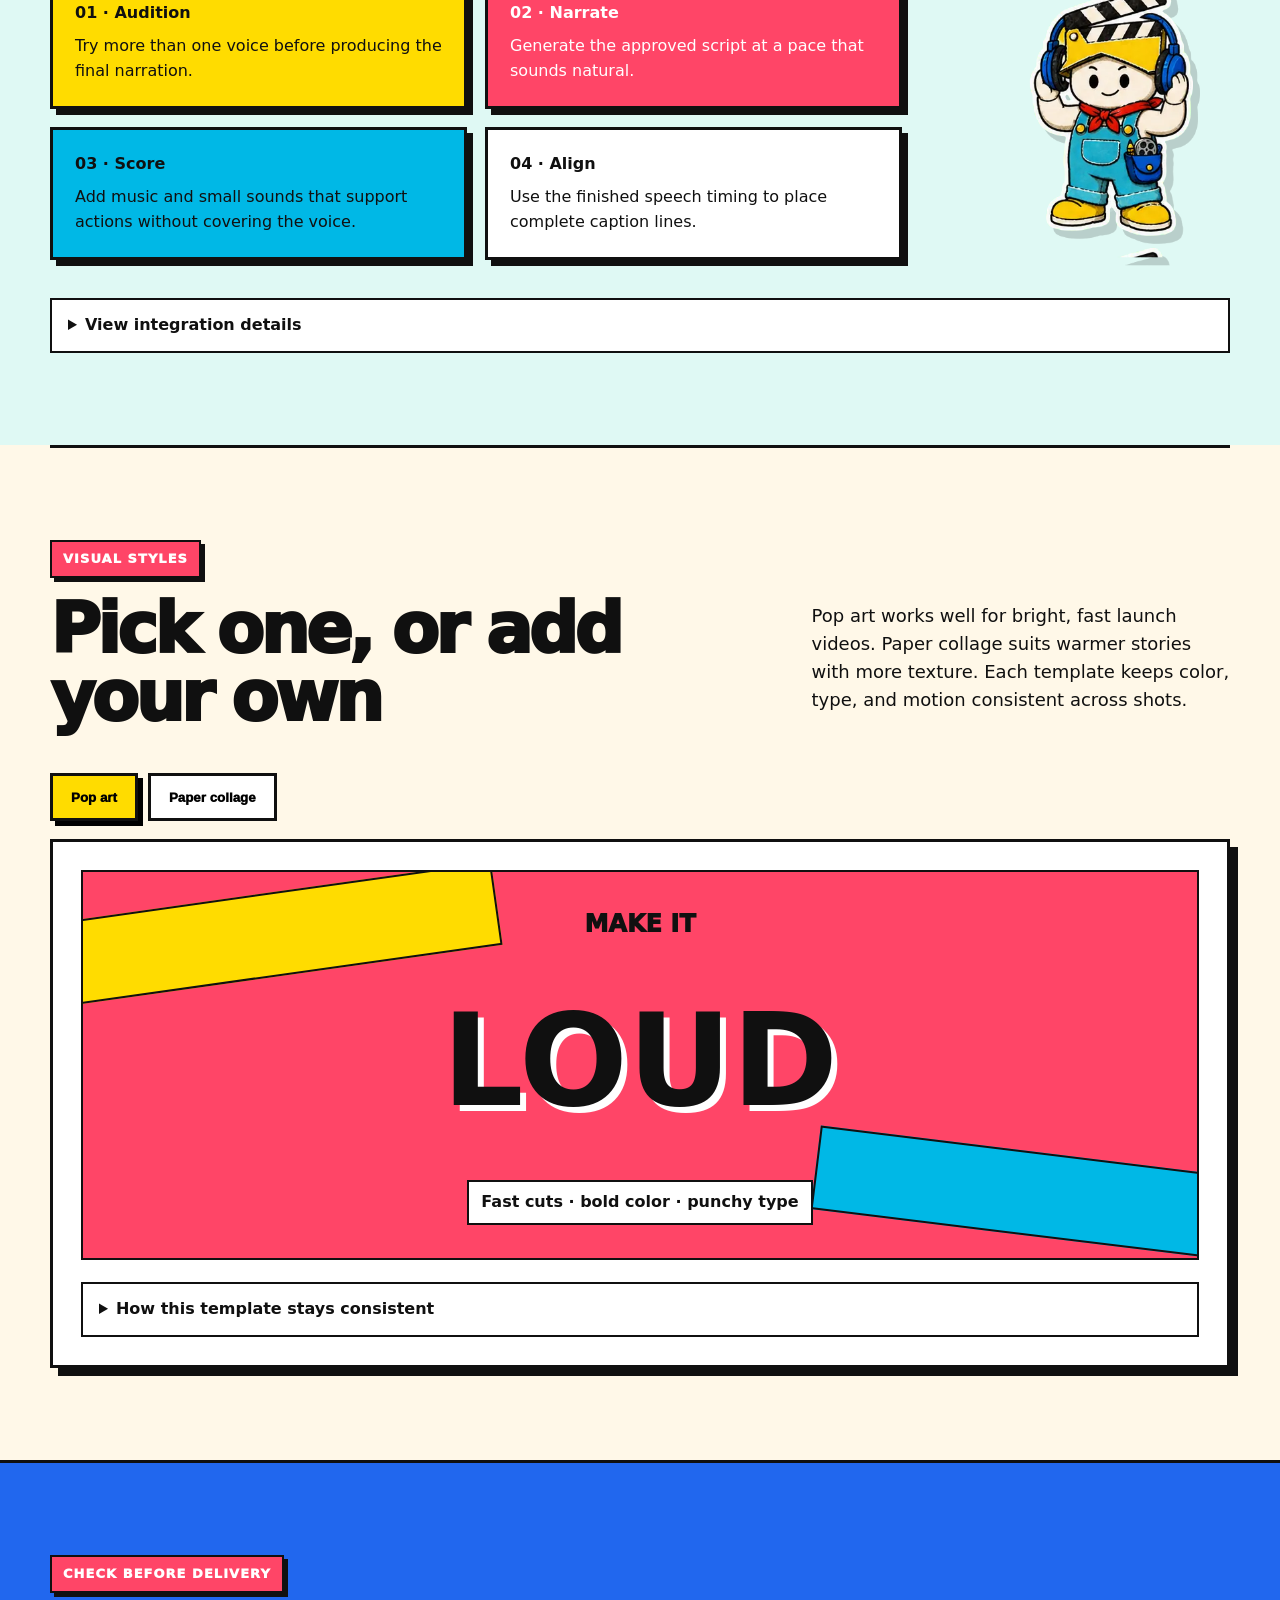
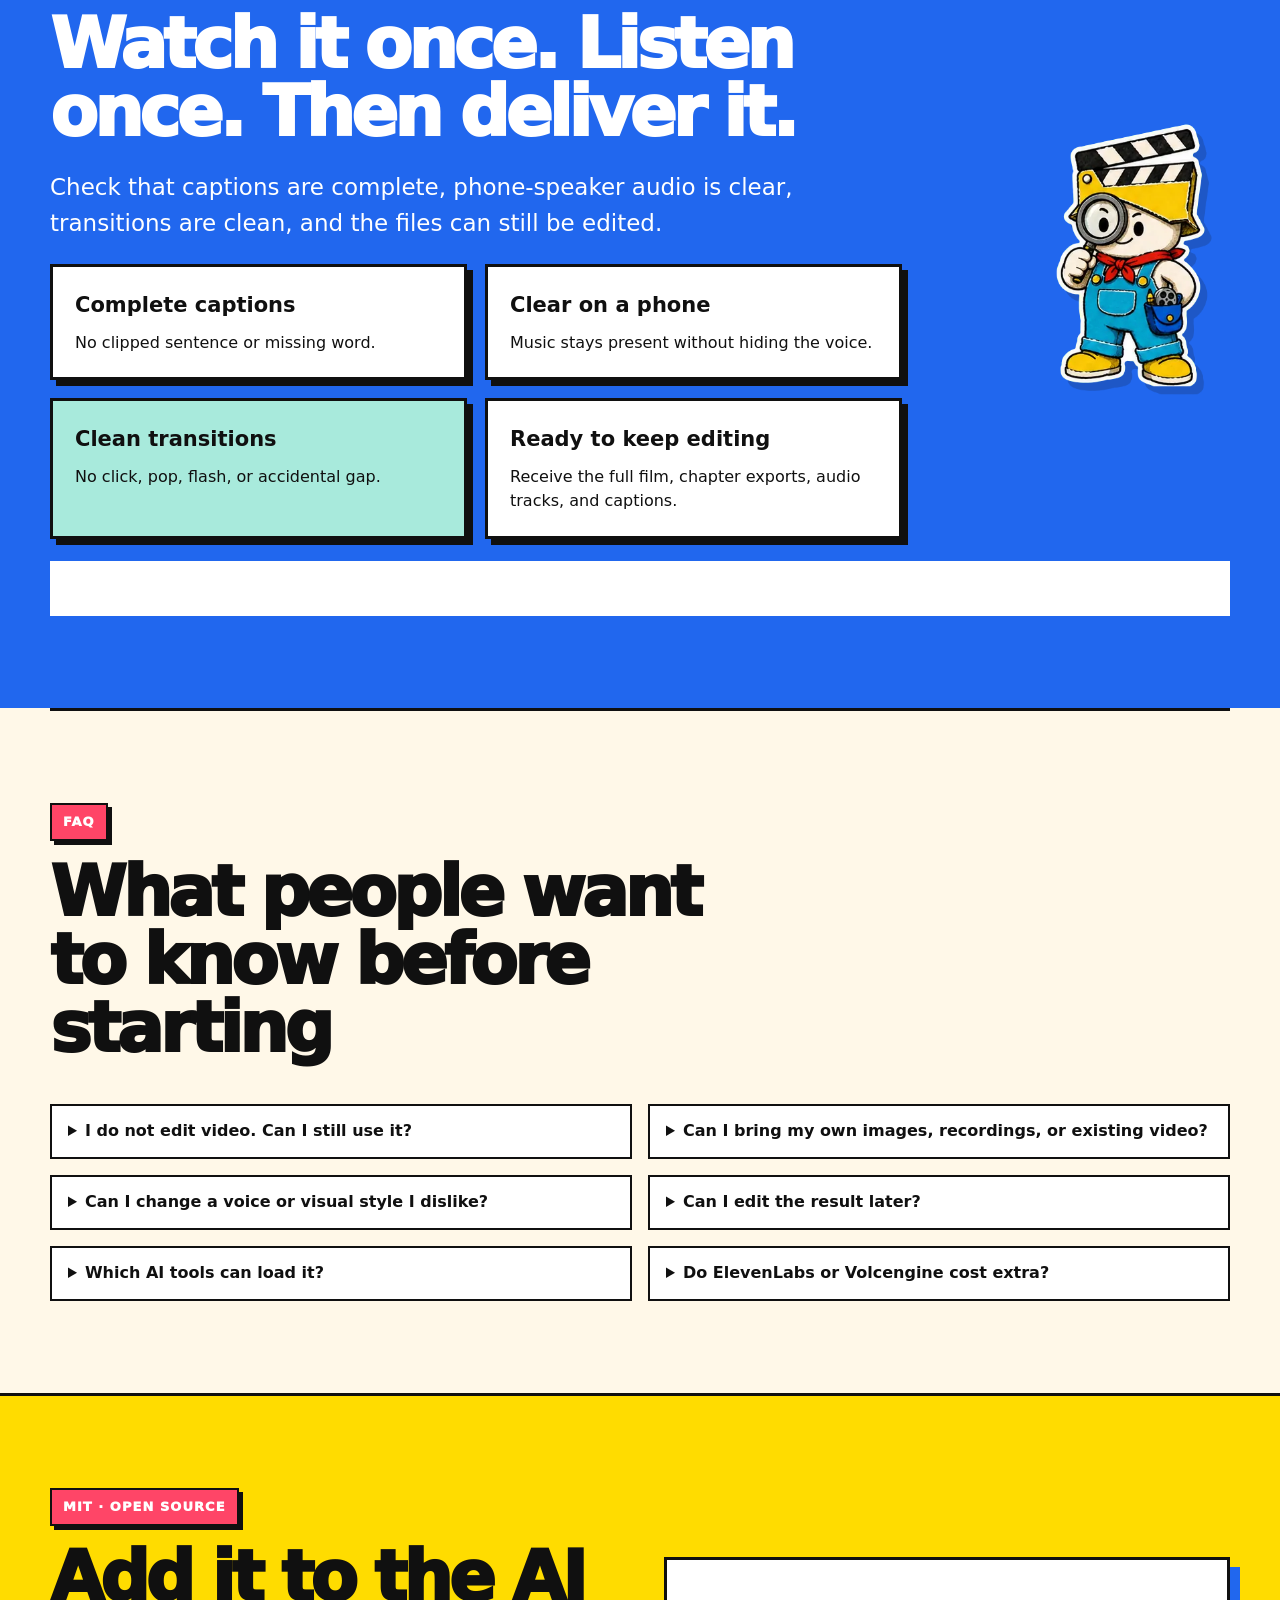
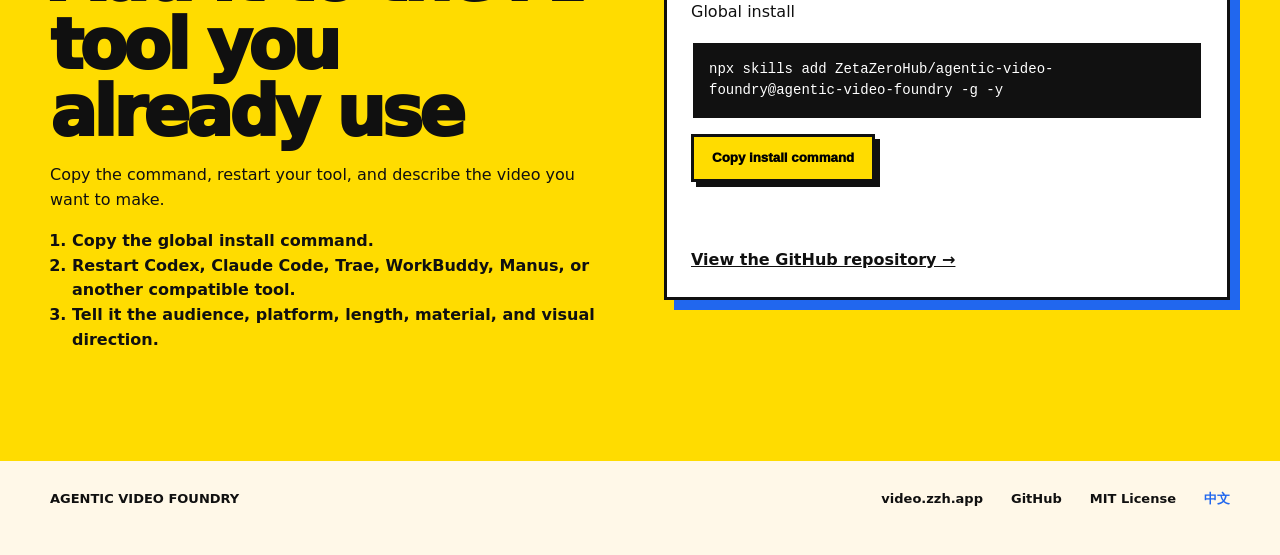
==== commit 90c9934f: "feat(website): humanize launch site with mascot" ====
--- a/website/index.html
+++ b/website/index.html
@@ -3,265 +3,39 @@
   <head>
     <meta charset="utf-8" />
     <meta name="viewport" content="width=device-width, initial-scale=1" />
-    <meta http-equiv="content-language" content="en" />
-    <meta name="description" content="Agentic Video Foundry is an open-source Agent Skill for verified short videos with real demos, ElevenLabs or Volcengine AI voice, music and SFX, precise captions, deterministic rendering, and hard QC." />
-    <meta name="keywords" content="Agentic Video Foundry, Agent Skill, Codex video, Remotion workflow, AI video production, short video automation" />
-    <meta name="author" content="ZetaZeroHub" />
-    <meta name="robots" content="index,follow,max-image-preview:large,max-snippet:-1,max-video-preview:-1" />
-    <meta name="theme-color" content="#ffd400" />
+    <title>Agentic Video Foundry — Turn one request into a publishable video</title>
+    <meta name="description" content="An open-source Agent Skill that plans, voices, edits, checks, and delivers short videos from one clear request." />
+    <meta name="theme-color" content="#ffdc00" />
     <link rel="canonical" href="https://video.zzh.app/" />
     <link rel="alternate" hreflang="en" href="https://video.zzh.app/" />
-    <link rel="alternate" hreflang="zh-Hans" href="https://video.zzh.app/zh/" />
+    <link rel="alternate" hreflang="zh-CN" href="https://video.zzh.app/zh/" />
     <link rel="alternate" hreflang="x-default" href="https://video.zzh.app/" />
-    <meta property="og:type" content="website" />
-    <meta property="og:site_name" content="Agentic Video Foundry" />
-    <meta property="og:title" content="Agentic Video Foundry — From Brief to Verified Video" />
-    <meta property="og:description" content="An open-source Agent Skill for scripting, real demos, audio, deterministic rendering, subtitles, QC, and editable video delivery." />
-    <meta property="og:url" content="https://video.zzh.app/" />
-    <meta property="og:image" content="https://video.zzh.app/assets/og-cover.png" />
-    <meta property="og:image:width" content="1200" />
-    <meta property="og:image:height" content="630" />
-    <meta property="og:locale" content="en_US" />
-    <meta property="og:locale:alternate" content="zh_CN" />
-    <meta name="twitter:card" content="summary_large_image" />
-    <meta name="twitter:title" content="Agentic Video Foundry — From Brief to Verified Video" />
-    <meta name="twitter:description" content="A reusable Agent Skill for producing short videos with real evidence, precise audio timing, deterministic rendering, and hard QC gates." />
-    <meta name="twitter:image" content="https://video.zzh.app/assets/og-cover.png" />
-    <title>AI Video Production Agent Skill | Agentic Video Foundry</title>
-    <link rel="icon" type="image/svg+xml" href="./favicon.svg" />
+    <link rel="icon" href="./favicon.svg" type="image/svg+xml" />
     <link rel="apple-touch-icon" href="./assets/apple-touch-icon.png" />
     <link rel="manifest" href="./site.webmanifest" />
-    <link rel="stylesheet" href="./styles.css?v=20250819" />
+    <link rel="stylesheet" href="./styles.css?v=20260821b" />
+    <meta property="og:type" content="website" /><meta property="og:url" content="https://video.zzh.app/" /><meta property="og:title" content="Agentic Video Foundry — One request to a publishable video" /><meta property="og:description" content="Watch the finished film, see the four working documents, choose audio and visual styles, then install the open-source Skill." /><meta property="og:image" content="https://video.zzh.app/assets/og-cover.png" />
+    <meta name="twitter:card" content="summary_large_image" /><meta name="twitter:title" content="Agentic Video Foundry — One request to a publishable video" /><meta name="twitter:description" content="A practical Agent Skill for making and delivering short videos." /><meta name="twitter:image" content="https://video.zzh.app/assets/og-cover.png" />
     <script type="application/ld+json">
-      {
-        "@context": "https://schema.org",
-        "@graph": [
-          {
-            "@type": "SoftwareApplication",
-            "@id": "https://video.zzh.app/#software",
-            "name": "Agentic Video Foundry",
-            "applicationCategory": "MultimediaApplication",
-            "operatingSystem": "Cross-platform coding agents",
-            "description": "An open-source Agent Skill that turns a creative brief into a verified short video production pipeline.",
-            "url": "https://video.zzh.app/",
-            "downloadUrl": "https://github.com/ZetaZeroHub/agentic-video-foundry",
-            "codeRepository": "https://github.com/ZetaZeroHub/agentic-video-foundry",
-            "license": "https://github.com/ZetaZeroHub/agentic-video-foundry/blob/main/LICENSE",
-            "isAccessibleForFree": true,
-            "offers": { "@type": "Offer", "price": "0", "priceCurrency": "USD" },
-            "inLanguage": ["en", "zh-Hans"]
-          },
-          {
-            "@type": "HowTo",
-            "@id": "https://video.zzh.app/#install",
-            "name": "How to install Agentic Video Foundry globally",
-            "totalTime": "PT2M",
-            "supply": [{ "@type": "HowToSupply", "name": "Node.js and npx" }],
-            "step": [
-              { "@type": "HowToStep", "position": 1, "name": "Run the install command", "text": "Run npx skills add ZetaZeroHub/agentic-video-foundry@agentic-video-foundry -g -y in a terminal." },
-              { "@type": "HowToStep", "position": 2, "name": "Restart your coding agent", "text": "Restart Codex, Claude Code, Gemini CLI, or another Agent Skills compatible tool." },
-              { "@type": "HowToStep", "position": 3, "name": "Describe the video", "text": "Invoke $agentic-video-foundry and provide the goal, platform, duration, source material, and desired style." }
-            ]
-          },
-          {
-            "@type": "FAQPage",
-            "@id": "https://video.zzh.app/#faq",
-            "mainEntity": [
-              { "@type": "Question", "name": "What is Agentic Video Foundry?", "acceptedAnswer": { "@type": "Answer", "text": "Agentic Video Foundry is an open-source Agent Skill that coordinates briefing, storyboarding, real product demos, voice, music, sound effects, subtitles, deterministic rendering, visual review, audio measurement, and editable delivery." } },
-              { "@type": "Question", "name": "Which coding agents can use it?", "acceptedAnswer": { "@type": "Answer", "text": "Current targets include Codex, Claude Code, Trae, Gemini CLI, Kimi Code, MiniMax, and other environments that can load Agent Skills or repository instructions." } },
-              { "@type": "Question", "name": "Does the public repository include paid media or API keys?", "acceptedAnswer": { "@type": "Answer", "text": "No. Credentials are read from the operating system keychain or environment variables, and paid or private media stays outside Git history. Public deployment media is packaged separately after approval." } },
-              { "@type": "Question", "name": "Which renderer does Agentic Video Foundry use?", "acceptedAnswer": { "@type": "Answer", "text": "Remotion is the default master timeline. Text-to-Lottie can supply vector assets, HyperFrames can produce HTML and GSAP scenes, and optional scene libraries are vendored into the project when appropriate." } }
-            ]
-          }
-        ]
-      }
+      {"@context":"https://schema.org","@graph":[{"@type":"SoftwareApplication","name":"Agentic Video Foundry","applicationCategory":"MultimediaApplication","operatingSystem":"Cross-platform","url":"https://video.zzh.app/","downloadUrl":"https://github.com/ZetaZeroHub/agentic-video-foundry","license":"https://github.com/ZetaZeroHub/agentic-video-foundry/blob/main/LICENSE","description":"An open-source Agent Skill that plans, voices, edits, checks, and delivers short videos."},{"@type":"VideoObject","name":"Agentic Video Foundry launch film","description":"A complete launch film made with the workflow it demonstrates.","thumbnailUrl":"https://video.zzh.app/assets/og-cover.png","contentUrl":"https://video.zzh.app/assets/agentic-video-foundry-demo.mp4","duration":"PT4M15S","uploadDate":"2026-08-21"},{"@type":"HowTo","name":"Make a short video with Agentic Video Foundry","step":[{"@type":"HowToStep","name":"Answer three questions","text":"Define the audience, publishing platform, and duration."},{"@type":"HowToStep","name":"Approve four working documents","text":"Review the goal brief, storyboard, visual guide, and independent prototype."},{"@type":"HowToStep","name":"Build the film","text":"Create the visuals, narration, music, effects, and captions."},{"@type":"HowToStep","name":"Check and deliver","text":"Watch, listen, verify, and export the finished film with editable parts."}]},{"@type":"FAQPage","mainEntity":[{"@type":"Question","name":"Can I use it if I do not edit video?","acceptedAnswer":{"@type":"Answer","text":"Yes. Describe the audience, platform, length, material, and result; the Skill creates visible checkpoints you can approve."}},{"@type":"Question","name":"Can I use my own media?","acceptedAnswer":{"@type":"Answer","text":"Yes. Images, recordings, and existing video can become the main evidence in the film."}},{"@type":"Question","name":"Can I change the voice or style?","acceptedAnswer":{"@type":"Answer","text":"Yes. Audition another voice, rebalance audio, switch templates, or add a custom style before final delivery."}}]}]}
     </script>
-    <script>
-      (function () {
-        try {
-          var preferred = window.localStorage.getItem('preferred-language');
-          if (preferred === 'en') {
-            return;
-          }
-          var language = (preferred || window.navigator.language || '').toLowerCase();
-          if (language.indexOf('zh') === 0) {
-            window.location.replace('./zh/');
-          }
-        } catch (error) {
-          /* Language detection unavailable; keep the current page. */
-        }
-      })();
-    </script>
-    <script src="./site.js?v=20250819" defer></script>
+    <script src="./site.js?v=20260821b" defer></script>
   </head>
   <body>
     <a class="skip-link" href="#main">Skip to content</a>
-    <header class="site-header" data-header>
-      <a class="brand" href="#top" aria-label="Agentic Video Foundry home"><span class="brand-mark" aria-hidden="true">AV</span><span>AGENTIC VIDEO FOUNDRY</span></a>
-      <nav class="site-nav" aria-label="Primary navigation">
-        <a href="#workflow">Workflow</a><a href="#audio-providers">Audio</a><a href="#style-presets">Styles</a><a href="#evidence">Watch</a><a href="#case-study">Case study</a><a href="https://github.com/ZetaZeroHub/agentic-video-foundry">GitHub</a><a class="language-link" href="./zh/" lang="zh-Hans" hreflang="zh-Hans">中文</a><a class="nav-cta" href="#install">Install Skill</a>
-      </nav>
-    </header>
+    <header class="site-header" data-header><a class="brand" href="#top" aria-label="Agentic Video Foundry home"><span class="brand-mark">AV</span><span>Agentic Video Foundry</span></a><button class="nav-toggle" type="button" data-nav-toggle aria-expanded="false" aria-controls="site-nav">Menu</button><nav class="site-nav" id="site-nav" data-nav aria-label="Primary navigation"><a href="#film">Watch</a><a href="#diagnosis">How it works</a><a href="#styles">Styles</a><a href="#install" class="nav-cta">Install</a><a href="https://github.com/ZetaZeroHub/agentic-video-foundry">GitHub</a><a class="language-link" href="./zh/" hreflang="zh-CN" lang="zh-CN">中文</a></nav></header>
     <main id="main">
-      <section class="hero" id="top" aria-labelledby="hero-title">
-        <div class="hero-copy">
-          <p class="eyebrow">THIS SKILL IS EDITING ITS OWN LAUNCH VIDEO</p>
-          <h1 id="hero-title">One brief<span>to a verified video</span></h1>
-          <p class="hero-lead">Agentic Video Foundry is an open-source Agent Skill that turns scripting, real product demos, AI voice, music, sound effects, precise captions, deterministic rendering, and quality control into one reusable production pipeline.</p>
-          <div class="audio-provider-callout" aria-label="AI audio providers"><span class="provider-kicker">MULTIMODAL AI AUDIO</span><span class="provider-pill"><img src="./assets/brands/elevenlabs.svg" alt="" />ElevenLabs</span><span class="provider-or">or</span><span class="provider-pill"><img src="./assets/brands/volcengine-color.svg" alt="" />Volcengine</span></div>
-          <div class="hero-actions"><a class="button button-primary" href="#install">Install now</a><a class="button button-secondary" href="#evidence">Watch the output</a></div>
-          <div class="agent-compatibility" aria-label="Compatible coding agent environments"><span>RUN IT FROM</span><div class="agent-logo-row"><span><img src="./assets/brands/codex-color.svg" alt="" />Codex</span><span><img src="./assets/brands/claudecode-color.svg" alt="" />Claude Code</span><span><img src="./assets/brands/trae-color.svg" alt="" />Trae</span><span><img src="./assets/brands/gemini-color.svg" alt="" />Gemini CLI</span><span><img src="./assets/brands/kimi-color.svg" alt="" />Kimi Code</span><span><img src="./assets/brands/minimax-color.svg" alt="" />MiniMax</span></div></div>
-        </div>
-        <div class="hero-stage" aria-label="Agentic Video Foundry production workflow">
-          <div class="browser-card">
-            <div class="browser-dots" aria-hidden="true"><i></i><i></i><i></i></div>
-            <p class="terminal-line"><span class="terminal-prompt">$</span> Use Agentic Video Foundry to produce a launch video about itself.</p>
-            <div class="build-status"><span class="status-dot" aria-hidden="true"></span><strong>Building an auditable video project</strong></div>
-            <ol class="build-steps" aria-label="Production stages"><li class="is-done">brief</li><li class="is-done">storyboard</li><li class="is-done">voice</li><li class="is-active">timeline</li><li>render</li><li>audit</li></ol>
-            <div class="mini-output"><span>9 standalone MP4s</span><span>4 editable audio stems</span></div>
-          </div>
-          <div class="burst burst-one" aria-hidden="true">REAL DEMOS!</div><div class="burst burst-two" aria-hidden="true">FRAME-ACCURATE</div>
-        </div>
-      </section>
-      <section class="proof-strip" aria-label="Core capability numbers"><article><strong>1</strong><span>master timeline</span></article><article><strong>2</strong><span>audio providers</span></article><article><strong>3</strong><span>scene routes</span></article><article><strong>9</strong><span>modular exports</span></article></section>
-      <section class="section workflow-section" id="workflow" aria-labelledby="workflow-title">
-        <div class="section-heading"><div><p class="section-kicker">THE WORKFLOW</p><h2 id="workflow-title">Not a pile of effects.<br />A chain of evidence.</h2></div><p>Every capability maps to a real action and a real deliverable. Motion explains, crops, and focuses; it never replaces the product evidence that should be on screen.</p></div>
-        <div class="workflow-grid">
-          <article class="workflow-card card-paper"><span class="card-number">01</span><p class="card-label">BRIEF</p><h3>Diagnose the job</h3><p>Lock the audience, platform, duration, message, CTA, and evidence the viewer must see.</p><ul><li>One-line goal</li><li>Evidence plan</li><li>Explicit exclusions</li></ul></article>
-          <article class="workflow-card card-cyan"><span class="card-number">02</span><p class="card-label">DESIGN</p><h3>Storyboard and style</h3><p>Give every shot one job, then choose paper collage, pop art, or a real product demonstration.</p><ul><li>One hero per shot</li><li>Style preset</li><li>Representative frames</li></ul></article>
-          <article class="workflow-card card-yellow"><span class="card-number">03</span><p class="card-label">AUDIO</p><h3>Generate, audition, align</h3><p>Route ElevenLabs or Volcengine across narration, voice candidates, AI music, and interactive SFX. Real audio timestamps drive captions and scenes.</p><ul><li>Multi-voice audition</li><li>AI BGM + interaction SFX</li><li>Strict audio-caption alignment</li></ul></article>
-          <article class="workflow-card card-red"><span class="card-number">04</span><p class="card-label">ROUTING</p><h3>Use each tool for its strength</h3><p>Remotion owns the master timeline. Lottie and HyperFrames serve only the scenes they fit.</p><ul><li>One master chain</li><li>Frozen exchange assets</li><li>Final revalidation</li></ul></article>
-          <article class="workflow-card card-blue"><span class="card-number">05</span><p class="card-label">RENDER</p><h3>Deterministic composition</h3><p>Frame-driven motion keeps captions, sound cues, and batch variants reproducible.</p><ul><li>Data timeline</li><li>No random drift</li><li>Still-frame preflight</li></ul></article>
-          <article class="workflow-card card-white"><span class="card-number">06</span><p class="card-label">DELIVERY</p><h3>Verify before shipping</h3><p>Full watch-through, phone-speaker review, encoding, loudness, true peak, and manifests are hard gates.</p><ul><li>Visual QA</li><li>Audio QA</li><li>Editable assets</li></ul></article>
-        </div>
-      </section>
-      <section class="section audio-providers-section" id="audio-providers" aria-labelledby="audio-providers-title">
-        <div class="section-heading"><div><p class="section-kicker">AUDIO BACKENDS</p><h2 id="audio-providers-title">Two providers.<br />Not one URL.</h2></div><p>ElevenLabs and Volcengine are swappable audio backends, not interchangeable URLs. Each maps real capabilities to real roles in the pipeline.</p></div>
-        <div class="providers-grid">
-          <article class="provider-card provider-elevenlabs">
-            <div class="provider-header"><span class="provider-badge">PROVIDER A</span><h3>ElevenLabs</h3></div>
-            <ul class="provider-capabilities">
-              <li><span class="cap-role">TTS</span> Timestamped narration with character or word-level alignment</li>
-              <li><span class="cap-role">MUSIC</span> Music API with structure and duration prompts</li>
-              <li><span class="cap-role">SFX</span> Sound Effects API for precise cue points</li>
-              <li><span class="cap-role">VOICE</span> Voice Design and Library for custom timbres</li>
-            </ul>
-          </article>
-          <article class="provider-card provider-volcengine">
-            <div class="provider-header"><span class="provider-badge">PROVIDER B</span><h3>Volcengine Doubao</h3></div>
-            <ul class="provider-capabilities">
-              <li><span class="cap-role">TTS</span> Seed Audio TTS with sentence or word timestamps</li>
-              <li><span class="cap-role">MUSIC</span> Pure prompt-driven music generation</li>
-              <li><span class="cap-role">SFX</span> Pure prompt-driven sound effects</li>
-              <li><span class="cap-role">VOICE</span> Voice design and voice clone with authorized samples</li>
-            </ul>
-          </article>
-        </div>
-        <div class="capability-matrix" role="table" aria-label="Audio provider capability matrix">
-          <div class="matrix-row matrix-header" role="row">
-            <div class="matrix-cell matrix-task" role="columnheader">Task</div>
-            <div class="matrix-cell matrix-provider" role="columnheader">ElevenLabs</div>
-            <div class="matrix-cell matrix-provider" role="columnheader">Volcengine</div>
-          </div>
-          <div class="matrix-row" role="row">
-            <div class="matrix-cell matrix-task" role="cell">Narration 30-90s</div>
-            <div class="matrix-cell" role="cell">Timestamped TTS</div>
-            <div class="matrix-cell" role="cell">Seed Audio TTS</div>
-          </div>
-          <div class="matrix-row" role="row">
-            <div class="matrix-cell matrix-task" role="cell">Caption timing</div>
-            <div class="matrix-cell" role="cell">Character alignment</div>
-            <div class="matrix-cell" role="cell">enable_subtitle=true</div>
-          </div>
-          <div class="matrix-row" role="row">
-            <div class="matrix-cell matrix-task" role="cell">Background music</div>
-            <div class="matrix-cell" role="cell">Music API</div>
-            <div class="matrix-cell" role="cell">Pure prompt generation</div>
-          </div>
-          <div class="matrix-row" role="row">
-            <div class="matrix-cell matrix-task" role="cell">Sound effects</div>
-            <div class="matrix-cell" role="cell">Sound Effects API</div>
-            <div class="matrix-cell" role="cell">Pure prompt generation</div>
-          </div>
-          <div class="matrix-row" role="row">
-            <div class="matrix-cell matrix-task" role="cell">Voice design</div>
-            <div class="matrix-cell" role="cell">Voice Design/Library</div>
-            <div class="matrix-cell" role="cell">voice_design endpoint</div>
-          </div>
-          <div class="matrix-row" role="row">
-            <div class="matrix-cell matrix-task" role="cell">Voice clone</div>
-            <div class="matrix-cell" role="cell">Plan + authorization</div>
-            <div class="matrix-cell" role="cell">voice_clone endpoint</div>
-          </div>
-        </div>
-        <div class="provider-warning"><span class="warning-icon" aria-hidden="true">!</span><p>Switching providers means rebuilding the audio system: new durations, new caption timing, new gain calibration, fresh LUFS and dBTP measurements. Old timeline values are void.</p></div>
-      </section>
-      <section class="section style-presets-section" id="style-presets" aria-labelledby="style-presets-title" data-preset-active="comic-pop-art-motion">
-        <div class="section-heading"><div><p class="section-kicker">STYLE PRESETS</p><h2 id="style-presets-title">Two presets.<br />Not one palette.</h2></div><p>Each style preset controls material, palette, typography, motion grammar, density limits, and hard failures. Switch below to see the preset take over this section.</p></div>
-        <div class="preset-tabs" role="tablist" aria-label="Style preset selector">
-          <button class="preset-tab is-active" type="button" role="tab" aria-selected="true" aria-controls="preset-panel-pop" id="preset-tab-pop" data-preset="comic-pop-art-motion">Comic Pop-Art</button>
-          <button class="preset-tab" type="button" role="tab" aria-selected="false" aria-controls="preset-panel-paper" id="preset-tab-paper" data-preset="flat-paper-collage-stop-motion">Paper Collage</button>
-        </div>
-        <div class="preset-panels">
-          <div class="preset-panel is-active" id="preset-panel-pop" role="tabpanel" aria-labelledby="preset-tab-pop" data-preset-panel="comic-pop-art-motion">
-            <div class="preset-visual preset-visual-pop" aria-hidden="true">
-              <div class="preset-demo-panel">
-                <div class="demo-headline">BOLD</div>
-                <div class="demo-subline">Four-color print</div>
-                <div class="demo-halftone"></div>
-                <div class="demo-burst">SNAP!</div>
-              </div>
-            </div>
-            <div class="preset-rules">
-              <article class="rule-card rule-palette"><h4>Palette</h4><div class="swatch-grid"><span class="swatch" style="background:#101010" title="Ink"></span><span class="swatch" style="background:#FFF7E8" title="Paper"></span><span class="swatch" style="background:#FFD400" title="Yellow"></span><span class="swatch" style="background:#00B7D9" title="Cyan"></span><span class="swatch" style="background:#F2385A" title="Red"></span><span class="swatch" style="background:#2457D6" title="Blue"></span></div><p>Ink black, warm paper, electric yellow, bright cyan, hot red, cobalt blue. Max 3 high-saturation colors per frame.</p></article>
-              <article class="rule-card rule-motion"><h4>Motion</h4><p>Energetic snap. 6-frame base unit, 12% hero overshoot, 18-frame result holds. Panel slam, ink wipe, match cut transitions only.</p></article>
-              <article class="rule-card rule-density"><h4>Density</h4><p>1 hero per frame, max 2 supporters, max 3 panels at peak. Hero occupies 40-68% of canvas.</p></article>
-              <article class="rule-card rule-forbidden"><h4>Forbidden</h4><p>No 3D flip, no liquid morph, no strobing, no continuous camera breathing, no unseeded jitter.</p></article>
-              <article class="rule-card rule-usage"><h4>Usage</h4><p><code>assets/style-presets/comic-pop-art-motion.json</code></p><p>Copy into project before implementation. Override palette and motion tokens only. Never override single hero, 3-color limit, evidence readability, or deterministic frame drive.</p></article>
-            </div>
-          </div>
-          <div class="preset-panel" id="preset-panel-paper" role="tabpanel" aria-labelledby="preset-tab-paper" data-preset-panel="flat-paper-collage-stop-motion" hidden>
-            <div class="preset-visual preset-visual-paper" aria-hidden="true">
-              <div class="preset-demo-panel">
-                <div class="demo-headline-paper">Torn</div>
-                <div class="demo-subline-paper">Stop-motion collage</div>
-                <div class="demo-torn-edge"></div>
-                <div class="demo-tape"></div>
-              </div>
-            </div>
-            <div class="preset-rules">
-              <article class="rule-card rule-palette"><h4>Palette</h4><div class="swatch-grid"><span class="swatch" style="background:#25221F" title="Ink"></span><span class="swatch" style="background:#F5EDD8" title="Paper"></span><span class="swatch" style="background:#8B6340" title="Clay"></span><span class="swatch" style="background:#5C8A3A" title="Grass"></span><span class="swatch" style="background:#7EC8E3" title="Sky"></span><span class="swatch" style="background:#F0C75E" title="Warm Yellow"></span></div><p>Warm fiber paper, clay brown, grass green, sky blue, warm yellow. Low-saturation offset print feel.</p></article>
-              <article class="rule-card rule-motion"><h4>Motion</h4><p>Stop-motion holds. 2-6 frame irregular holds, 6px micro-sway, max 3° rotation, single settle overshoot. Paper wipe, hand-set slide, page push transitions.</p></article>
-              <article class="rule-card rule-density"><h4>Density</h4><p>1 hero per frame, max 2 supporters, max 6 paper groups. Subject occupies 35-60% of canvas.</p></article>
-              <article class="rule-card rule-forbidden"><h4>Forbidden</h4><p>No continuous floating, no shape morphing, no unseeded random jitter, no simultaneous everything.</p></article>
-              <article class="rule-card rule-usage"><h4>Usage</h4><p><code>assets/style-presets/flat-paper-collage-stop-motion.json</code></p><p>Copy into project before implementation. Override palette, texture opacity, edge roughness, hold patterns only. Never override single hero, Chinese priority, rigid paper, deterministic motion, or evidence preservation.</p></article>
-            </div>
-          </div>
-        </div>
-      </section>
-      <section class="section evidence-section" id="evidence" aria-labelledby="evidence-title">
-        <div class="section-heading evidence-heading"><div><p class="section-kicker">WATCH THE OUTPUT</p><h2 id="evidence-title">Let the finished video prove it</h2></div><p>Scroll the player into view and the approved master starts muted. This is the real delivery produced by the workflow, not a concept animation made only for the website.</p></div>
-        <div class="evidence-layout">
-          <div class="evidence-video-card" data-video-card>
-            <div class="evidence-video-toolbar"><span>FINAL CUT / V6</span><span class="video-state" data-video-state>Waiting for viewport</span></div>
-            <div class="evidence-video-frame"><video data-evidence-video muted playsinline preload="metadata" aria-label="Complete Agentic Video Foundry launch video"><source src="./assets/agentic-video-foundry-demo.mp4" type="video/mp4" />Your browser does not support HTML5 video.</video><div class="video-badge">AUTOPLAYS IN VIEW · MUTED</div><div class="video-controls" aria-label="Video controls"><button type="button" data-video-toggle aria-label="Play video">Play</button><button type="button" data-video-mute aria-label="Turn video sound on">Sound on</button></div></div>
-            <p class="evidence-video-caption">From brief, real demos, voice, and music to frame-accurate composition, captions, stems, and QC—the complete 168-second master is here.</p>
-          </div>
-          <div class="evidence-notes"><article><strong>168 SEC</strong><h3>A complete film, not a mockup</h3><p>The hook, workflow, editable delivery, and real case study share one master timeline.</p></article><article><strong>9 SCENES</strong><h3>Every chapter can stand alone</h3><p>Each scene can export as its own MP4 with narration, BGM, SFX, case audio, and captions.</p></article><article><strong>PASS</strong><h3>Hard gates before delivery</h3><p>1080×1920, 30 fps, loudness, true peak, captions, and edit-point noise are checked.</p></article></div>
-        </div>
-      </section>
-      <section class="section self-demo" aria-labelledby="self-demo-title"><div class="self-demo-copy"><p class="section-kicker">THE META DEMO</p><h2 id="self-demo-title">The Skill<br />edits itself</h2><p>This launch video comes from the same Skill, script, and master timeline it promotes. Prompts, design decisions, screen recordings, audio, renders, and acceptance evidence all map back to real project assets.</p></div><div class="loop-diagram" aria-label="Self-demonstrating production loop"><span>Brief</span><i aria-hidden="true">→</i><span>Skill</span><i aria-hidden="true">→</i><span>Project</span><i aria-hidden="true">→</i><span>Video</span><i aria-hidden="true">↺</i></div></section>
-      <section class="section case-section" id="case-study" aria-labelledby="case-title">
-        <div class="section-heading case-heading"><div><p class="section-kicker">CASE STUDY</p><h2 id="case-title">Prove the process.<br />Then prove the result.</h2></div><p>The same workflow organized the footage, motion, sound, and pacing of an AI game platform launch film.</p></div>
-        <div class="case-panels" aria-label="AI game platform launch film overview"><article class="case-panel case-pink"><span>01</span><h3>Create games.<br />This simple.</h3><p>A high-contrast hook establishes the problem.</p></article><article class="case-panel case-cyan"><span>02</span><h3>One prompt.<br />A new world.</h3><p>The product capability becomes a visible action.</p></article><article class="case-panel case-yellow"><span>03</span><h3>A real,<br />playable result.</h3><p>The final experience closes the evidence loop.</p></article></div>
-        <p class="case-note">Paid and private case media is not distributed through the public Skill repository. The site shows only approved deployment media and verified production facts.</p>
-      </section>
-      <section class="section faq-section" id="faq" aria-labelledby="faq-title">
-        <div class="section-heading"><div><p class="section-kicker">FAQ</p><h2 id="faq-title">What teams ask before installing</h2></div><p>Direct answers about compatibility, rendering, credentials, and what “done” means in this workflow.</p></div>
-        <div class="faq-grid"><article><h3>What is Agentic Video Foundry?</h3><p>It is an open-source Agent Skill that coordinates briefing, storyboarding, real demos, narration, music, sound effects, subtitles, rendering, visual review, audio measurement, and editable delivery.</p></article><article><h3>Which coding agents can use it?</h3><p>Current targets include Codex, Claude Code, Trae, Gemini CLI, Kimi Code, MiniMax, and other environments that can load Agent Skills or repository instructions.</p></article><article><h3>Which renderer owns the timeline?</h3><p>Remotion is the default master compositor. Text-to-Lottie and HyperFrames are optional asset or scene routes, not competing master timelines.</p></article><article><h3>Are API keys or paid media public?</h3><p>No. Credentials stay in the OS keychain or environment variables. Paid and private media remains outside Git history and enters only separately approved deployment packages.</p></article></div>
-      </section>
-      <section class="section install-section" id="install" aria-labelledby="install-title"><div><p class="eyebrow">MIT · OPEN SOURCE</p><h2 id="install-title">Install the workflow.<br />Ship the next film.</h2><p>Install globally, then describe the goal, platform, duration, source material, and visual direction in any compatible Agent Skills tool.</p></div><div class="install-panel"><p>Global install</p><pre><code data-install-command>npx skills add ZetaZeroHub/agentic-video-foundry@agentic-video-foundry -g -y</code></pre><button class="copy-button" type="button" data-copy-button aria-describedby="copy-status">Copy install command</button><p class="copy-status" id="copy-status" role="status" aria-live="polite"></p><a class="repo-link" href="https://github.com/ZetaZeroHub/agentic-video-foundry">View the GitHub repository →</a></div></section>
+      <section class="hero" id="top" aria-labelledby="hero-title"><div class="hero-copy"><p class="eyebrow">This launch video was made by the Skill itself</p><h1 id="hero-title">Describe the video.<span>Get something you can publish.</span></h1><p class="hero-lead">It asks who the video is for, where it will be posted, and how long it should run. Then it writes the script, plans the shots, builds the audio and captions, and delivers the finished video with editable parts.</p><div class="hero-actions"><a class="button button-primary" href="#film">Watch the full video</a><a class="button button-secondary" href="#install">Install the Skill</a></div><p class="case-proof">This page's video: <strong>half a day</strong> · <strong>4+ conversations</strong> · <strong>9 reusable chapters</strong></p></div><picture class="mascot-stage mascot-stage-hero" data-mascot="intro" data-mascot-once><source srcset="./assets/mascot/intro-1.webp" type="image/webp" /><img src="./assets/mascot/intro-1.png" width="418" height="418" alt="小铸 waves and points toward the finished video" fetchpriority="high" /></picture><div class="tool-strip" aria-label="Compatible AI tools"><span><img src="./assets/brands/codex-color.svg" alt="" />Codex</span><span><img src="./assets/brands/claudecode-color.svg" alt="" />Claude Code</span><span><img src="./assets/brands/trae-color.svg" alt="" />Trae</span><span><img src="./assets/brands/gemini-color.svg" alt="" />Gemini CLI</span><span><img src="./assets/brands/kimi-color.svg" alt="" />Kimi Code</span><span><img src="./assets/brands/minimax-color.svg" alt="" />MiniMax</span><span><img src="./assets/brands/workbuddy.svg" alt="" />WorkBuddy</span><span><img src="./assets/brands/manus.svg" alt="" />Manus</span></div></section>
+      <section class="section film-section" id="film" aria-labelledby="film-title"><div class="section-heading"><div><p class="section-kicker">THE FINISHED FILM</p><h2 id="film-title">See what the Skill actually makes</h2></div><p>This film started with one request. It plays muted when it enters view; turn on sound when you want to hear the narration, music, and effects.</p></div><div class="evidence-video-card"><div class="evidence-video-toolbar"><span>FINAL CUT / V6</span><span data-video-duration>Loading duration…</span></div><div class="evidence-video-frame"><video data-evidence-video controls muted playsinline preload="metadata" poster="./assets/og-cover.png" aria-label="Complete Agentic Video Foundry launch video"><source src="./assets/agentic-video-foundry-demo.mp4" type="video/mp4" />Your browser does not support HTML video.</video><p class="media-error" data-video-error hidden>The film could not be loaded. <a href="https://github.com/ZetaZeroHub/agentic-video-foundry">View the project on GitHub.</a></p></div><p class="evidence-video-caption">The same Skill planned, voiced, edited, checked, and delivered the video it is introducing.</p></div></section>
+      <section class="section diagnosis-section" id="diagnosis" aria-labelledby="diagnosis-title"><div class="section-with-mascot"><div><p class="section-kicker">START WITH THREE QUESTIONS</p><h2 id="diagnosis-title">Who is it for, where will it run, and how long should it be?</h2><p class="section-lead">The same idea needs a different opening, amount of detail, and pace on Xiaohongshu, Douyin, and Bilibili.</p><div class="method-grid"><article class="method-card"><strong>For beginners</strong><p>Lead with the result and explain terms only when they help.</p></article><article class="method-card"><strong>For specialists</strong><p>Keep the method, evidence, and useful settings.</p></article><article class="method-card"><strong>For short video</strong><p>Reach the point quickly and give every shot one job.</p></article><article class="method-card"><strong>For longer video</strong><p>Make room for context, proof, and a complete walkthrough.</p></article></div></div><picture class="mascot-stage" data-mascot="diagnosis"><source srcset="./assets/mascot/diagnosis-1.webp" type="image/webp" /><img src="./assets/mascot/diagnosis-1.png" width="418" height="418" loading="lazy" alt="小铸 thinks through the audience, platform, and duration" /></picture></div></section>
+      <section class="section documents-section" id="documents" aria-labelledby="documents-title"><div class="section-heading"><div><p class="section-kicker">FOUR WORKING DOCUMENTS</p><h2 id="documents-title">Turn one idea into a plan people can execute</h2></div><p>You approve the thinking before time is spent polishing the whole film.</p></div><div class="section-with-mascot"><div class="document-grid"><article class="document-card"><span>01</span><h3>Goal brief</h3><p>Who should watch, and what should they remember?</p></article><article class="document-card"><span>02</span><h3>Storyboard</h3><p>What appears in each shot, and which line of narration belongs there?</p></article><article class="document-card"><span>03</span><h3>Visual guide</h3><p>Which colors, type, motion, and mascot actions stay consistent?</p></article><article class="document-card"><span>04</span><h3>Independent prototype</h3><p>Build the hardest shot first, approve it, then expand the system.</p></article></div><picture class="mascot-stage" data-mascot="documents"><source srcset="./assets/mascot/documents-1.webp" type="image/webp" /><img src="./assets/mascot/documents-1.png" width="418" height="418" loading="lazy" alt="小铸 flips through and checks the four production documents" /></picture></div></section>
+      <section class="section audio-section" id="audio" aria-labelledby="audio-title"><div class="section-heading"><div><p class="section-kicker">AUDIO THAT FITS THE FILM</p><h2 id="audio-title">Choose the voice, build the soundtrack, and keep captions in sync</h2></div><p>The Skill integrates ElevenLabs and Volcengine. It can audition voices, make narration, background music, and interaction sounds, then align captions to the recorded delivery.</p></div><div class="provider-row" aria-label="Integrated audio providers"><span><img src="./assets/brands/elevenlabs.svg" alt="" />ElevenLabs</span><span><img src="./assets/brands/volcengine-color.svg" alt="" />Volcengine</span></div><div class="section-with-mascot"><ol class="audio-steps"><li class="audio-step"><strong>01 · Audition</strong><p>Try more than one voice before producing the final narration.</p></li><li class="audio-step"><strong>02 · Narrate</strong><p>Generate the approved script at a pace that sounds natural.</p></li><li class="audio-step"><strong>03 · Score</strong><p>Add music and small sounds that support actions without covering the voice.</p></li><li class="audio-step"><strong>04 · Align</strong><p>Use the finished speech timing to place complete caption lines.</p></li></ol><picture class="mascot-stage" data-mascot="audio"><source srcset="./assets/mascot/audio-1.webp" type="image/webp" /><img src="./assets/mascot/audio-1.png" width="418" height="418" loading="lazy" alt="小铸 listens to voice options and taps along with the soundtrack" /></picture></div><details class="technical-details"><summary>View integration details</summary><p>Keys stay in the operating-system keychain or environment variables. Provider setup, timestamps, voice-cloning permission, and final audio measurement are checked without exposing credentials in the repository.</p></details></section>
+      <section class="section styles-section" id="styles" aria-labelledby="styles-title" data-preset-active="pop"><div class="section-heading"><div><p class="section-kicker">VISUAL STYLES</p><h2 id="styles-title">Pick one, or add your own</h2></div><p>Pop art works well for bright, fast launch videos. Paper collage suits warmer stories with more texture. Each template keeps color, type, and motion consistent across shots.</p></div><div class="preset-tabs" role="tablist" aria-label="Visual style examples"><button class="preset-tab is-active" type="button" role="tab" aria-selected="true" aria-controls="preset-panel-pop" id="preset-tab-pop" data-preset="pop">Pop art</button><button class="preset-tab" type="button" role="tab" aria-selected="false" aria-controls="preset-panel-paper" id="preset-tab-paper" data-preset="paper" tabindex="-1">Paper collage</button></div><div class="preset-panels"><article class="preset-panel is-active preset-pop" id="preset-panel-pop" role="tabpanel" aria-labelledby="preset-tab-pop" data-preset-panel="pop"><div class="style-demo"><span class="style-word">MAKE IT</span><strong>LOUD</strong><i>Fast cuts · bold color · punchy type</i></div><details class="technical-details"><summary>How this template stays consistent</summary><p>It fixes a compact palette, heavy type, hard-edged motion, density limits, and safe text zones. New styles can add their own rules without changing the whole pipeline.</p></details></article><article class="preset-panel preset-paper" id="preset-panel-paper" role="tabpanel" aria-labelledby="preset-tab-paper" data-preset-panel="paper" hidden><div class="style-demo paper-demo"><span class="paper-piece">ONE IDEA</span><strong>TAKES SHAPE</strong><i>Rigid paper pieces · stepped motion · warm texture</i></div><details class="technical-details"><summary>How this template stays consistent</summary><p>It keeps torn edges, paper texture, flat layers, restrained colors, and discrete stop-motion. Pieces move without bending, melting, or drifting between shots.</p></details></article></div></section>
+      <section class="section quality-section" id="quality" aria-labelledby="quality-title"><div class="section-with-mascot"><div><p class="section-kicker">CHECK BEFORE DELIVERY</p><h2 id="quality-title">Watch it once. Listen once. Then deliver it.</h2><p class="section-lead">Check that captions are complete, phone-speaker audio is clear, transitions are clean, and the files can still be edited.</p><div class="quality-grid"><article class="quality-card"><strong>Complete captions</strong><p>No clipped sentence or missing word.</p></article><article class="quality-card"><strong>Clear on a phone</strong><p>Music stays present without hiding the voice.</p></article><article class="quality-card"><strong>Clean transitions</strong><p>No click, pop, flash, or accidental gap.</p></article><article class="quality-card"><strong>Ready to keep editing</strong><p>Receive the full film, chapter exports, audio tracks, and captions.</p></article></div></div><picture class="mascot-stage" data-mascot="qc"><source srcset="./assets/mascot/qc-1.webp" type="image/webp" /><img src="./assets/mascot/qc-1.png" width="418" height="418" loading="lazy" alt="小铸 uses a magnifier and checks the delivery" /></picture></div><details class="technical-details"><summary>View acceptance details</summary><p>The technical report records frame size, frame rate, encoding, audio measurements, subtitle timing, representative frames, and the complete watch-through.</p></details></section>
+      <section class="section faq-section" id="faq" aria-labelledby="faq-title"><div class="section-heading"><div><p class="section-kicker">FAQ</p><h2 id="faq-title">What people want to know before starting</h2></div></div><div class="faq-list"><details><summary>I do not edit video. Can I still use it?</summary><p>Yes. Start by describing the audience, platform, length, material, and result you want. The Skill turns that into working documents and visible checkpoints you can approve.</p></details><details><summary>Can I bring my own images, recordings, or existing video?</summary><p>Yes. Real product footage and user-provided material can become the main evidence instead of being covered by decorative animation.</p></details><details><summary>Can I change a voice or visual style I dislike?</summary><p>Yes. You can audition another voice, rebalance the music, change sound effects, switch templates, or add a custom style before the final render.</p></details><details><summary>Can I edit the result later?</summary><p>Yes. Delivery can include the complete film, standalone chapter videos, narration, music, effects, captions, and the project files used to compose them.</p></details><details><summary>Which AI tools can load it?</summary><p>Codex, Claude Code, Trae, Gemini CLI, Kimi Code, MiniMax, WorkBuddy, Manus, and other environments that can load Agent Skills or repository instructions.</p></details><details><summary>Do ElevenLabs or Volcengine cost extra?</summary><p>The Skill is open source. Audio-provider usage follows the account and plan you connect, so preview short samples before approving paid generation.</p></details></div></section>
+      <section class="section install-section" id="install" aria-labelledby="install-title"><div><p class="eyebrow">MIT · OPEN SOURCE</p><h2 id="install-title">Add it to the AI tool you already use</h2><p>Copy the command, restart your tool, and describe the video you want to make.</p><ol class="install-steps"><li>Copy the global install command.</li><li>Restart Codex, Claude Code, Trae, WorkBuddy, Manus, or another compatible tool.</li><li>Tell it the audience, platform, length, material, and visual direction.</li></ol></div><div class="install-panel"><p>Global install</p><pre><code data-install-command>npx skills add ZetaZeroHub/agentic-video-foundry@agentic-video-foundry -g -y</code></pre><button class="copy-button" type="button" data-copy-button aria-describedby="copy-status">Copy install command</button><p class="copy-status" id="copy-status" role="status" aria-live="polite"></p><a class="repo-link" href="https://github.com/ZetaZeroHub/agentic-video-foundry">View the GitHub repository →</a></div></section>
     </main>
-    <footer class="site-footer"><span>AGENTIC VIDEO FOUNDRY</span><span>One brief → verified video</span><a href="https://github.com/ZetaZeroHub/agentic-video-foundry/blob/main/LICENSE">MIT License</a></footer>
+    <footer class="site-footer"><span>AGENTIC VIDEO FOUNDRY</span><a href="https://video.zzh.app/">video.zzh.app</a><a href="https://github.com/ZetaZeroHub/agentic-video-foundry">GitHub</a><a href="https://github.com/ZetaZeroHub/agentic-video-foundry/blob/main/LICENSE">MIT License</a><a class="language-link" href="./zh/" hreflang="zh-CN" lang="zh-CN">中文</a></footer>
+    <script type="module" src="./mascot.mjs?v=20260821b"></script>
   </body>
 </html>
--- a/website/styles.css
+++ b/website/styles.css
@@ -1,1456 +1 @@
-:root {
-  --ink: #101010;
-  --paper: #fff7e8;
-  --yellow: #ffd400;
-  --cyan: #00b7d9;
-  --red: #f2385a;
-  --blue: #2457d6;
-  --white: #ffffff;
-  --muted: #60584f;
-  --border: 4px;
-  --shadow: 9px 9px 0 var(--ink);
-  --content: 1440px;
-}
-
-* {
-  box-sizing: border-box;
-}
-
-html {
-  scroll-behavior: smooth;
-  scroll-padding-top: 90px;
-}
-
-body {
-  margin: 0;
-  background: var(--paper);
-  color: var(--ink);
-  font-family: Inter, ui-sans-serif, system-ui, -apple-system, BlinkMacSystemFont, "PingFang SC", "Microsoft YaHei", sans-serif;
-  line-height: 1.5;
-}
-
-a,
-button {
-  -webkit-tap-highlight-color: transparent;
-}
-
-a:focus-visible,
-button:focus-visible {
-  outline: 5px solid var(--blue);
-  outline-offset: 4px;
-}
-
-.skip-link {
-  position: fixed;
-  left: 18px;
-  top: 12px;
-  z-index: 100;
-  padding: 10px 14px;
-  color: var(--white);
-  background: var(--ink);
-  transform: translateY(-160%);
-}
-
-.skip-link:focus {
-  transform: translateY(0);
-}
-
-.site-header {
-  position: sticky;
-  top: 0;
-  z-index: 20;
-  display: flex;
-  align-items: center;
-  justify-content: space-between;
-  gap: 24px;
-  min-height: 76px;
-  padding: 12px clamp(18px, 4vw, 68px);
-  border-bottom: var(--border) solid var(--ink);
-  background: rgba(255, 247, 232, 0.96);
-}
-
-.site-header.is-scrolled {
-  box-shadow: 0 7px 0 rgba(16, 16, 16, 0.16);
-}
-
-.brand {
-  display: flex;
-  align-items: center;
-  gap: 11px;
-  color: var(--ink);
-  font-size: 17px;
-  font-weight: 950;
-  letter-spacing: -0.03em;
-  text-decoration: none;
-}
-
-.brand-mark {
-  display: grid;
-  width: 42px;
-  height: 42px;
-  place-items: center;
-  border: 3px solid var(--ink);
-  border-radius: 9px;
-  background: var(--yellow);
-  box-shadow: 4px 4px 0 var(--ink);
-  font-size: 15px;
-}
-
-.site-nav {
-  display: flex;
-  align-items: center;
-  gap: clamp(13px, 2vw, 28px);
-}
-
-.site-nav a {
-  color: var(--ink);
-  font-weight: 820;
-  text-decoration-thickness: 2px;
-  text-underline-offset: 5px;
-}
-
-.site-nav .nav-cta {
-  padding: 10px 15px;
-  border: 3px solid var(--ink);
-  border-radius: 999px;
-  background: var(--yellow);
-  box-shadow: 4px 4px 0 var(--ink);
-  text-decoration: none;
-}
-
-.site-nav .language-link {
-  min-width: 44px;
-  padding: 7px 10px;
-  border: 3px solid var(--ink);
-  background: var(--white);
-  box-shadow: 3px 3px 0 var(--cyan);
-  text-align: center;
-  text-decoration: none;
-}
-
-.hero {
-  position: relative;
-  isolation: isolate;
-  display: grid;
-  grid-template-columns: minmax(0, 1.04fr) minmax(390px, 0.96fr);
-  gap: clamp(36px, 6vw, 92px);
-  align-items: center;
-  min-height: 720px;
-  max-width: var(--content);
-  margin: 0 auto;
-  padding: clamp(60px, 8vw, 112px) clamp(20px, 5vw, 78px);
-  overflow: hidden;
-}
-
-.hero::before,
-.hero::after {
-  content: "";
-  position: absolute;
-  z-index: -2;
-  border: 5px solid var(--ink);
-}
-
-.hero::before {
-  right: -190px;
-  bottom: -340px;
-  width: 660px;
-  height: 700px;
-  background: var(--cyan);
-  transform: rotate(-13deg);
-}
-
-.hero::after {
-  right: 27%;
-  top: 70px;
-  width: 125px;
-  height: 125px;
-  background-image: radial-gradient(var(--ink) 2px, transparent 2px);
-  background-size: 14px 14px;
-}
-
-.eyebrow,
-.section-kicker {
-  display: inline-block;
-  margin: 0;
-  border: 3px solid var(--ink);
-  background: var(--red);
-  color: var(--white);
-  box-shadow: 6px 6px 0 var(--ink);
-  font-size: 14px;
-  font-weight: 950;
-  letter-spacing: 0.08em;
-}
-
-.eyebrow {
-  padding: 8px 12px;
-  transform: rotate(-1.6deg);
-}
-
-.hero h1 {
-  max-width: 850px;
-  margin: 27px 0 24px;
-  font-size: clamp(58px, 8.4vw, 118px);
-  font-weight: 1000;
-  letter-spacing: -0.075em;
-  line-height: 0.9;
-}
-
-.hero h1 span {
-  display: block;
-  margin-top: 15px;
-  color: var(--paper);
-  -webkit-text-stroke: 4px var(--ink);
-  text-shadow: 9px 9px 0 var(--yellow);
-}
-
-.hero-lead {
-  max-width: 720px;
-  margin: 0;
-  color: #302c27;
-  font-size: clamp(18px, 2vw, 25px);
-  font-weight: 720;
-}
-
-.hero-actions {
-  display: flex;
-  flex-wrap: wrap;
-  gap: 16px;
-  margin-top: 30px;
-}
-
-.button {
-  display: inline-block;
-  min-width: 145px;
-  padding: 14px 20px;
-  border: 4px solid var(--ink);
-  color: var(--ink);
-  font-size: 18px;
-  font-weight: 950;
-  text-align: center;
-  text-decoration: none;
-}
-
-.button-primary {
-  background: var(--yellow);
-  box-shadow: 7px 7px 0 var(--ink);
-}
-
-.button-secondary {
-  background: var(--white);
-  box-shadow: 7px 7px 0 var(--red);
-}
-
-.button:active,
-.copy-button:active,
-.nav-cta:active {
-  transform: translate(3px, 3px);
-  box-shadow: 2px 2px 0 var(--ink);
-}
-
-.compatibility {
-  margin: 28px 0 0;
-  color: var(--muted);
-  font-size: 14px;
-  font-weight: 850;
-}
-
-.audio-provider-callout {
-  display: flex;
-  flex-wrap: wrap;
-  align-items: center;
-  gap: 9px;
-  max-width: 720px;
-  margin-top: 24px;
-  padding: 12px;
-  border: 4px solid var(--ink);
-  background: var(--white);
-  box-shadow: 6px 6px 0 var(--cyan);
-}
-
-.provider-kicker {
-  margin-right: 4px;
-  color: var(--red);
-  font-size: 12px;
-  font-weight: 1000;
-  letter-spacing: .08em;
-}
-
-.provider-pill,
-.agent-logo-row span {
-  display: inline-flex;
-  align-items: center;
-  gap: 7px;
-  font-weight: 900;
-}
-
-.provider-pill {
-  padding: 7px 10px;
-  border: 3px solid var(--ink);
-  background: var(--paper);
-}
-
-.provider-pill img { width: 24px; height: 24px; object-fit: contain; }
-.provider-or { color: var(--muted); font-size: 12px; font-weight: 900; text-transform: uppercase; }
-
-.agent-compatibility {
-  margin-top: 25px;
-  color: var(--muted);
-  font-size: 12px;
-  font-weight: 950;
-  letter-spacing: .05em;
-}
-
-.agent-logo-row {
-  display: flex;
-  flex-wrap: wrap;
-  gap: 9px;
-  margin-top: 10px;
-}
-
-.agent-logo-row span {
-  min-height: 34px;
-  padding: 5px 8px;
-  border: 2px solid var(--ink);
-  background: var(--paper);
-  color: var(--ink);
-  font-size: 12px;
-  letter-spacing: 0;
-}
-
-.agent-logo-row img { width: 21px; height: 21px; object-fit: contain; }
-
-.hero-stage {
-  position: relative;
-  min-width: 0;
-}
-
-.hero-copy { min-width: 0; }
-
-.browser-card {
-  min-height: 440px;
-  padding: 24px;
-  border: 6px solid var(--ink);
-  border-radius: 26px;
-  background: #171717;
-  box-shadow: 18px 18px 0 var(--ink);
-  color: var(--white);
-  transform: rotate(1.8deg);
-}
-
-.browser-dots {
-  display: flex;
-  gap: 9px;
-  margin-bottom: 24px;
-}
-
-.browser-dots i {
-  display: block;
-  width: 15px;
-  height: 15px;
-  border: 2px solid var(--ink);
-  border-radius: 50%;
-}
-
-.browser-dots i:nth-child(1) { background: var(--red); }
-.browser-dots i:nth-child(2) { background: var(--yellow); }
-.browser-dots i:nth-child(3) { background: var(--cyan); }
-
-.terminal-line {
-  min-height: 98px;
-  margin: 0;
-  padding: 18px;
-  border-left: 7px solid var(--cyan);
-  background: #282828;
-  font-family: ui-monospace, SFMono-Regular, Menlo, Monaco, Consolas, monospace;
-  font-size: 16px;
-  line-height: 1.55;
-}
-
-.terminal-prompt {
-  color: var(--yellow);
-  font-weight: 900;
-}
-
-.build-status {
-  display: flex;
-  align-items: center;
-  gap: 10px;
-  margin: 25px 0 17px;
-  font-size: 20px;
-}
-
-.status-dot {
-  width: 13px;
-  height: 13px;
-  border-radius: 50%;
-  background: var(--cyan);
-  box-shadow: 0 0 0 5px rgba(0, 183, 217, 0.2);
-}
-
-.build-steps {
-  display: grid;
-  grid-template-columns: repeat(3, 1fr);
-  gap: 10px;
-  margin: 0;
-  padding: 0;
-  list-style: none;
-}
-
-.build-steps li {
-  padding: 9px;
-  border: 2px solid #777;
-  color: #aaa;
-  font-family: ui-monospace, monospace;
-  font-size: 13px;
-  text-align: center;
-}
-
-.build-steps .is-done {
-  border-color: var(--cyan);
-  color: var(--white);
-  background: rgba(0, 183, 217, 0.16);
-}
-
-.build-steps .is-active {
-  border-color: var(--yellow);
-  color: var(--ink);
-  background: var(--yellow);
-  font-weight: 900;
-}
-
-.mini-output {
-  display: flex;
-  justify-content: space-between;
-  gap: 12px;
-  margin-top: 25px;
-  padding-top: 18px;
-  border-top: 2px dashed #777;
-  font-size: 14px;
-  font-weight: 850;
-}
-
-.burst {
-  position: absolute;
-  z-index: 2;
-  padding: 10px 14px;
-  border: 4px solid var(--ink);
-  background: var(--yellow);
-  box-shadow: 6px 6px 0 var(--ink);
-  font-weight: 1000;
-}
-
-.burst-one { left: -30px; bottom: 35px; transform: rotate(-7deg); }
-.burst-two { right: -25px; top: 34px; background: var(--red); color: var(--white); transform: rotate(6deg); }
-
-.proof-strip {
-  display: grid;
-  grid-template-columns: repeat(4, 1fr);
-  border-top: 5px solid var(--ink);
-  border-bottom: 5px solid var(--ink);
-  background: var(--yellow);
-}
-
-.proof-strip article {
-  display: grid;
-  min-height: 142px;
-  place-content: center;
-  padding: 20px;
-  border-right: 4px solid var(--ink);
-  text-align: center;
-}
-
-.proof-strip article:last-child { border-right: 0; }
-.proof-strip strong { font-size: 44px; line-height: 1; }
-.proof-strip span { margin-top: 8px; font-weight: 850; }
-
-.section {
-  padding: clamp(70px, 9vw, 128px) clamp(20px, 6vw, 92px);
-}
-
-.section-heading {
-  display: flex;
-  justify-content: space-between;
-  gap: 40px;
-  align-items: end;
-  max-width: var(--content);
-  margin: 0 auto 46px;
-}
-
-.section-kicker {
-  padding: 6px 10px;
-  background: var(--blue);
-}
-
-.section-heading h2,
-.self-demo h2,
-.install-section h2 {
-  margin: 18px 0 0;
-  font-size: clamp(46px, 6vw, 82px);
-  font-weight: 1000;
-  letter-spacing: -0.065em;
-  line-height: 0.94;
-}
-
-.section-heading > p {
-  max-width: 540px;
-  margin: 0;
-  color: var(--muted);
-  font-size: 18px;
-  font-weight: 720;
-}
-
-.workflow-grid {
-  display: grid;
-  grid-template-columns: repeat(3, minmax(0, 1fr));
-  gap: 25px;
-  max-width: var(--content);
-  margin: 0 auto;
-}
-
-.workflow-card {
-  position: relative;
-  min-height: 310px;
-  padding: 30px;
-  border: 4px solid var(--ink);
-  box-shadow: var(--shadow);
-  overflow: hidden;
-}
-
-.card-number {
-  position: absolute;
-  right: 15px;
-  top: -8px;
-  font-size: 82px;
-  font-weight: 1000;
-  opacity: 0.11;
-}
-
-.card-label {
-  margin: 0 0 25px;
-  color: var(--blue);
-  font-family: ui-monospace, monospace;
-  font-size: 14px;
-  font-weight: 1000;
-  letter-spacing: 0.12em;
-}
-
-.workflow-card h3 {
-  margin: 0 0 12px;
-  font-size: 30px;
-  line-height: 1.1;
-}
-
-.workflow-card > p:not(.card-label) {
-  min-height: 82px;
-  margin: 0;
-  font-weight: 690;
-}
-
-.workflow-card ul {
-  display: flex;
-  flex-wrap: wrap;
-  gap: 7px;
-  margin: 21px 0 0;
-  padding: 0;
-  list-style: none;
-}
-
-.workflow-card li {
-  padding: 5px 8px;
-  border: 2px solid var(--ink);
-  background: var(--white);
-  font-size: 12px;
-  font-weight: 850;
-}
-
-.card-paper { background: var(--paper); }
-.card-cyan { background: #c8f5fc; }
-.card-yellow { background: #fff0a2; }
-.card-red { background: #ffd0dc; }
-.card-blue { background: #dbe3ff; }
-.card-white { background: var(--white); }
-
-.evidence-section {
-  border-top: 5px solid var(--ink);
-  border-bottom: 5px solid var(--ink);
-  background: var(--cyan);
-}
-
-.evidence-heading > p { color: #102d32; }
-
-.evidence-layout {
-  display: grid;
-  grid-template-columns: minmax(0, 1.22fr) minmax(310px, 0.78fr);
-  gap: 32px;
-  max-width: var(--content);
-  margin: 0 auto;
-}
-
-.evidence-layout > *,
-.install-section > * {
-  min-width: 0;
-}
-
-.evidence-video-card {
-  padding: 18px;
-  border: 5px solid var(--ink);
-  border-radius: 20px;
-  background: #181818;
-  box-shadow: 14px 14px 0 var(--red);
-  color: var(--white);
-}
-
-.evidence-video-toolbar {
-  display: flex;
-  align-items: center;
-  justify-content: space-between;
-  gap: 20px;
-  padding: 2px 2px 15px;
-  color: #bbb;
-  font-family: ui-monospace, monospace;
-  font-size: 13px;
-  font-weight: 850;
-}
-
-.video-state { color: var(--cyan); }
-
-.evidence-video-frame {
-  position: relative;
-  display: grid;
-  place-items: center;
-  min-height: 570px;
-  border: 3px solid var(--white);
-  background:
-    linear-gradient(135deg, rgba(242, 56, 90, 0.25), transparent 46%),
-    #050505;
-  overflow: hidden;
-}
-
-.evidence-video-frame video {
-  display: block;
-  width: 100%;
-  height: min(66vh, 650px);
-  object-fit: contain;
-  background: #050505;
-}
-
-.video-badge {
-  position: absolute;
-  left: 15px;
-  top: 15px;
-  padding: 7px 10px;
-  border: 3px solid var(--ink);
-  background: var(--yellow);
-  box-shadow: 4px 4px 0 var(--ink);
-  color: var(--ink);
-  font-size: 12px;
-  font-weight: 950;
-}
-
-.video-controls {
-  position: absolute;
-  right: 15px;
-  bottom: 15px;
-  display: flex;
-  gap: 9px;
-}
-
-.video-controls button {
-  min-height: 42px;
-  padding: 8px 12px;
-  border: 3px solid var(--ink);
-  background: var(--white);
-  box-shadow: 4px 4px 0 var(--cyan);
-  color: var(--ink);
-  font: inherit;
-  font-size: 13px;
-  font-weight: 950;
-  cursor: pointer;
-}
-
-.video-controls button:first-child { background: var(--yellow); }
-
-.evidence-video-caption {
-  margin: 16px 2px 2px;
-  color: #d7f8fc;
-  font-weight: 720;
-}
-
-.evidence-notes {
-  display: grid;
-  gap: 18px;
-}
-
-.evidence-notes article {
-  padding: 24px;
-  border: 4px solid var(--ink);
-  background: var(--paper);
-  box-shadow: 8px 8px 0 var(--ink);
-}
-
-.evidence-notes article:nth-child(2) { background: var(--yellow); transform: rotate(1deg); }
-.evidence-notes article:nth-child(3) { background: var(--white); transform: rotate(-1deg); }
-.evidence-notes strong { font-size: 35px; line-height: 1; }
-.evidence-notes h3 { margin: 10px 0 6px; font-size: 23px; }
-.evidence-notes p { margin: 0; font-weight: 650; }
-
-.self-demo {
-  display: grid;
-  grid-template-columns: minmax(280px, 0.72fr) minmax(0, 1.28fr);
-  gap: 50px;
-  align-items: center;
-  max-width: var(--content);
-  margin: 0 auto;
-}
-
-.self-demo-copy > p:last-child {
-  max-width: 560px;
-  color: var(--muted);
-  font-size: 18px;
-  font-weight: 690;
-}
-
-.loop-diagram {
-  display: flex;
-  align-items: center;
-  justify-content: center;
-  gap: 12px;
-  min-height: 280px;
-  padding: 30px;
-  border: 5px solid var(--ink);
-  background-image: radial-gradient(var(--ink) 1.5px, transparent 1.5px);
-  background-color: var(--yellow);
-  background-size: 15px 15px;
-  box-shadow: 13px 13px 0 var(--ink);
-  overflow: hidden;
-}
-
-.loop-diagram span {
-  padding: 15px 17px;
-  border: 4px solid var(--ink);
-  background: var(--paper);
-  box-shadow: 5px 5px 0 var(--ink);
-  font-size: clamp(17px, 2vw, 26px);
-  font-weight: 1000;
-  white-space: nowrap;
-}
-
-.loop-diagram i { font-style: normal; font-size: 30px; font-weight: 1000; }
-
-.case-section {
-  border-top: 5px solid var(--ink);
-  background: var(--ink);
-  color: var(--white);
-}
-
-.case-heading > p { color: #d7d7d7; }
-
-.case-panels {
-  display: grid;
-  grid-template-columns: 1.2fr 0.9fr 0.9fr;
-  gap: 18px;
-  max-width: var(--content);
-  margin: 0 auto;
-}
-
-.case-panel {
-  min-height: 320px;
-  padding: 30px;
-  border: 4px solid var(--white);
-  color: var(--ink);
-  box-shadow: 9px 9px 0 var(--white);
-}
-
-.case-panel span { font-family: ui-monospace, monospace; font-weight: 1000; }
-.case-panel h3 { margin: 72px 0 12px; font-size: clamp(34px, 4vw, 61px); line-height: 0.98; letter-spacing: -0.055em; }
-.case-panel p { max-width: 320px; font-weight: 750; }
-.case-pink { background: var(--red); }
-.case-cyan { background: var(--cyan); }
-.case-yellow { background: var(--yellow); }
-
-.case-note {
-  max-width: var(--content);
-  margin: 30px auto 0;
-  color: #bdbdbd;
-  font-size: 14px;
-}
-
-.faq-section {
-  max-width: var(--content);
-  margin: 0 auto;
-}
-
-.faq-grid {
-  display: grid;
-  grid-template-columns: repeat(2, minmax(0, 1fr));
-  gap: 22px;
-}
-
-.faq-grid article {
-  padding: 28px;
-  border: 4px solid var(--ink);
-  background: var(--white);
-  box-shadow: 8px 8px 0 var(--blue);
-}
-
-.faq-grid article:nth-child(2),
-.faq-grid article:nth-child(3) {
-  background: #fff0a2;
-  box-shadow-color: var(--red);
-}
-
-.faq-grid h3 {
-  margin: 0 0 12px;
-  font-size: clamp(23px, 2.4vw, 34px);
-  line-height: 1.1;
-}
-
-.faq-grid p {
-  margin: 0;
-  color: #302c27;
-  font-weight: 680;
-}
-
-.install-section {
-  display: grid;
-  grid-template-columns: 0.9fr 1.1fr;
-  gap: 50px;
-  align-items: center;
-  max-width: var(--content);
-  margin: 0 auto;
-}
-
-.install-section > div:first-child > p:last-child {
-  max-width: 560px;
-  color: var(--muted);
-  font-size: 18px;
-  font-weight: 690;
-}
-
-.install-panel {
-  min-width: 0;
-  padding: 30px;
-  border: 5px solid var(--ink);
-  background: var(--ink);
-  box-shadow: 14px 14px 0 var(--yellow);
-  color: var(--white);
-}
-
-.install-panel > p:first-child { margin-top: 0; font-weight: 900; }
-.install-panel pre { max-width: 100%; overflow-x: auto; margin: 15px 0 20px; padding: 18px; border: 2px solid #777; background: #262626; }
-.install-panel code { font-family: ui-monospace, monospace; white-space: pre; }
-
-.copy-button {
-  min-height: 48px;
-  padding: 11px 17px;
-  border: 4px solid var(--ink);
-  background: var(--yellow);
-  box-shadow: 5px 5px 0 var(--white);
-  color: var(--ink);
-  font: inherit;
-  font-weight: 950;
-  cursor: pointer;
-}
-
-.copy-status {
-  min-height: 24px;
-  margin: 15px 0 0;
-  color: var(--cyan);
-  font-weight: 800;
-}
-
-.repo-link { display: inline-block; margin-top: 7px; color: var(--white); font-weight: 850; text-underline-offset: 5px; }
-
-.site-footer {
-  display: flex;
-  justify-content: space-between;
-  gap: 20px;
-  padding: 28px clamp(20px, 6vw, 92px);
-  border-top: 5px solid var(--ink);
-  background: var(--red);
-  color: var(--ink);
-  font-weight: 900;
-}
-
-.site-footer a { color: var(--ink); text-underline-offset: 5px; }
-
-@media (max-width: 1060px) {
-  .site-nav > a:not(.nav-cta):not(.language-link):not([href*="github"]) { display: none; }
-  .hero { grid-template-columns: minmax(0, 1fr); min-height: 0; }
-  .hero-stage { max-width: 680px; }
-  .workflow-grid { grid-template-columns: repeat(2, minmax(0, 1fr)); }
-  .self-demo { grid-template-columns: 1fr; }
-  .case-panels { grid-template-columns: 1fr; }
-  .case-panel { min-height: 240px; }
-  .case-panel h3 { margin-top: 35px; }
-}
-
-@media (max-width: 800px) {
-  html { scroll-padding-top: 76px; }
-  .site-header { min-height: 68px; padding: 10px 16px; }
-  .brand span:last-child { display: none; }
-  .site-nav { gap: 10px; }
-  .site-nav a[href*="github"] { font-size: 14px; }
-  .site-nav .nav-cta { padding: 8px 12px; font-size: 14px; }
-  .site-nav .language-link { padding: 6px 8px; font-size: 13px; }
-  .hero { padding-top: 56px; padding-bottom: 70px; }
-  .hero::after { display: none; }
-  .browser-card { min-height: 0; transform: none; box-shadow: 10px 10px 0 var(--ink); }
-  .burst-one { left: -5px; bottom: -22px; }
-  .burst-two { right: -5px; top: -25px; }
-  .proof-strip { grid-template-columns: repeat(2, 1fr); }
-  .proof-strip article:nth-child(2) { border-right: 0; }
-  .proof-strip article:nth-child(-n + 2) { border-bottom: 4px solid var(--ink); }
-  .section-heading { display: block; }
-  .section-heading > p { margin-top: 24px; }
-  .workflow-grid { grid-template-columns: 1fr; }
-  .workflow-card { min-height: 0; }
-  .workflow-card > p:not(.card-label) { min-height: 0; }
-  .evidence-layout { grid-template-columns: 1fr; }
-  .loop-diagram { flex-wrap: wrap; }
-  .install-section { grid-template-columns: 1fr; }
-  .faq-grid { grid-template-columns: 1fr; }
-  .site-footer { flex-direction: column; }
-}
-
-@media (max-width: 480px) {
-  .site-nav a[href*="github"] { display: none; }
-  .hero h1 { font-size: clamp(51px, 15vw, 72px); }
-  .hero h1 span { -webkit-text-stroke-width: 3px; text-shadow: 6px 6px 0 var(--yellow); }
-  .hero-actions { display: grid; grid-template-columns: 1fr; }
-  .audio-provider-callout { width: 100%; max-width: 100%; align-items: flex-start; box-sizing: border-box; }
-  .provider-kicker { flex-basis: 100%; }
-  .provider-pill { flex: 0 1 auto; min-width: 0; font-size: 13px; }
-  .provider-or { display: none; }
-  .agent-logo-row { width: 100%; max-width: 100%; }
-  .agent-logo-row span { flex: 0 1 auto; min-width: 0; box-sizing: border-box; font-size: 11px; white-space: nowrap; }
-  .button { width: 100%; }
-  .terminal-line { font-size: 14px; }
-  .build-steps { grid-template-columns: repeat(2, 1fr); }
-  .mini-output { flex-direction: column; }
-  .burst { font-size: 13px; }
-  .proof-strip article { min-height: 118px; padding: 14px; }
-  .proof-strip strong { font-size: 36px; }
-  .proof-strip span { font-size: 13px; }
-  .section { padding-inline: 17px; }
-  .workflow-card { padding: 24px; box-shadow: 6px 6px 0 var(--ink); }
-  .evidence-video-card { padding: 10px; box-shadow: 8px 8px 0 var(--red); }
-  .evidence-video-toolbar { font-size: 11px; }
-  .evidence-video-frame { min-height: 460px; }
-  .evidence-video-frame video { height: min(68vh, 560px); }
-  .video-badge { left: 9px; top: 9px; max-width: calc(100% - 18px); }
-  .video-controls { right: 9px; bottom: 9px; }
-  .loop-diagram { padding: 20px; box-shadow: 8px 8px 0 var(--ink); }
-  .loop-diagram span { padding: 11px 12px; font-size: 15px; }
-  .case-panel { min-height: 220px; padding: 24px; box-shadow: 6px 6px 0 var(--white); }
-  .faq-grid article { padding: 23px; box-shadow: 6px 6px 0 var(--blue); }
-  .install-panel { padding: 20px; box-shadow: 8px 8px 0 var(--yellow); }
-}
-
-@media (prefers-reduced-motion: reduce) {
-  html { scroll-behavior: auto; }
-  *, *::before, *::after { transition: none !important; animation: none !important; }
-  .browser-card, .burst, .evidence-notes article { transform: none; }
-  .preset-demo-panel > *, .demo-burst, .demo-tape { transition: none; animation: none; }
-}
-
-/* ── Audio providers section ─────────────────────────── */
-
-.audio-providers-section {
-  border-top: 5px solid var(--ink);
-  background: var(--white);
-}
-
-.providers-grid {
-  display: grid;
-  grid-template-columns: repeat(2, minmax(0, 1fr));
-  gap: 26px;
-  max-width: var(--content);
-  margin: 0 auto 34px;
-}
-
-.provider-card {
-  padding: 28px;
-  border: 4px solid var(--ink);
-  box-shadow: var(--shadow);
-}
-
-.provider-elevenlabs {
-  background: var(--yellow);
-  transform: rotate(-0.5deg);
-}
-
-.provider-volcengine {
-  background: var(--cyan);
-  transform: rotate(0.5deg);
-}
-
-.provider-header {
-  display: flex;
-  align-items: center;
-  gap: 16px;
-  margin-bottom: 22px;
-}
-
-.provider-badge {
-  padding: 6px 10px;
-  border: 3px solid var(--ink);
-  background: var(--white);
-  font-family: ui-monospace, monospace;
-  font-size: 13px;
-  font-weight: 1000;
-}
-
-.provider-header h3 {
-  margin: 0;
-  font-size: 32px;
-  font-weight: 1000;
-  letter-spacing: -0.03em;
-}
-
-.provider-capabilities {
-  margin: 0;
-  padding: 0;
-  list-style: none;
-  display: grid;
-  gap: 14px;
-}
-
-.provider-capabilities li {
-  display: flex;
-  align-items: baseline;
-  gap: 12px;
-  font-weight: 720;
-  line-height: 1.45;
-}
-
-.cap-role {
-  flex-shrink: 0;
-  min-width: 58px;
-  padding: 3px 8px;
-  border: 2px solid var(--ink);
-  background: var(--ink);
-  color: var(--white);
-  font-family: ui-monospace, monospace;
-  font-size: 12px;
-  font-weight: 1000;
-  text-align: center;
-}
-
-.capability-matrix {
-  max-width: var(--content);
-  margin: 0 auto 30px;
-  border: 4px solid var(--ink);
-  background: var(--paper);
-  box-shadow: var(--shadow);
-  overflow: hidden;
-}
-
-.matrix-row {
-  display: grid;
-  grid-template-columns: 1.1fr 1fr 1fr;
-  border-bottom: 3px solid var(--ink);
-  transition: background-color 0.15s ease-out;
-}
-
-.matrix-row:last-child {
-  border-bottom: 0;
-}
-
-.matrix-row:not(.matrix-header):hover {
-  background: var(--yellow);
-}
-
-.matrix-cell {
-  padding: 16px 20px;
-  font-weight: 720;
-  border-right: 3px solid var(--ink);
-  display: flex;
-  align-items: center;
-}
-
-.matrix-cell:last-child {
-  border-right: 0;
-}
-
-.matrix-header {
-  background: var(--ink);
-  color: var(--white);
-}
-
-.matrix-header .matrix-cell {
-  font-weight: 1000;
-  font-size: 17px;
-  padding: 14px 20px;
-}
-
-.matrix-task {
-  font-weight: 1000;
-  background: var(--white);
-}
-
-.provider-warning {
-  display: flex;
-  align-items: flex-start;
-  gap: 18px;
-  max-width: var(--content);
-  margin: 0 auto;
-  padding: 22px 26px;
-  border: 4px solid var(--ink);
-  background: var(--red);
-  color: var(--white);
-  box-shadow: 8px 8px 0 var(--ink);
-  transform: rotate(-0.5deg);
-}
-
-.provider-warning p {
-  margin: 0;
-  font-weight: 850;
-  line-height: 1.5;
-}
-
-.warning-icon {
-  flex-shrink: 0;
-  display: grid;
-  width: 40px;
-  height: 40px;
-  place-items: center;
-  border: 3px solid var(--white);
-  border-radius: 50%;
-  font-size: 26px;
-  font-weight: 1000;
-}
-
-/* ── Style presets section ───────────────────────────── */
-
-.style-presets-section {
-  border-top: 5px solid var(--ink);
-  background: var(--paper);
-  transition: background-color 0.25s ease-out;
-}
-
-.style-presets-section[data-preset-active="flat-paper-collage-stop-motion"] {
-  background: #F5EDD8;
-}
-
-.preset-tabs {
-  display: flex;
-  justify-content: center;
-  gap: 0;
-  max-width: var(--content);
-  margin: 0 auto 36px;
-}
-
-.preset-tab {
-  min-height: 52px;
-  padding: 12px 28px;
-  border: 4px solid var(--ink);
-  background: var(--white);
-  box-shadow: 6px 6px 0 var(--ink);
-  color: var(--ink);
-  font: inherit;
-  font-size: 19px;
-  font-weight: 1000;
-  cursor: pointer;
-  transition: transform 0.12s ease-out, box-shadow 0.12s ease-out, background-color 0.15s ease-out;
-}
-
-.preset-tab:first-child {
-  border-right: 0;
-}
-
-.preset-tab:hover {
-  background: var(--yellow);
-}
-
-.preset-tab:active {
-  transform: translate(3px, 3px);
-  box-shadow: 2px 2px 0 var(--ink);
-}
-
-.preset-tab.is-active {
-  background: var(--yellow);
-  transform: translate(2px, 2px);
-  box-shadow: 3px 3px 0 var(--ink);
-}
-
-.style-presets-section[data-preset-active="flat-paper-collage-stop-motion"] .preset-tab.is-active {
-  background: #F0C75E;
-}
-
-.preset-tab:focus-visible {
-  outline: 4px solid var(--blue);
-  outline-offset: 3px;
-}
-
-.preset-panels {
-  max-width: var(--content);
-  margin: 0 auto;
-}
-
-.preset-panel {
-  display: grid;
-  grid-template-columns: minmax(0, 0.9fr) minmax(0, 1.1fr);
-  gap: 30px;
-  align-items: start;
-}
-
-.preset-panel[hidden] {
-  display: none;
-}
-
-/* Visual preview block */
-
-.preset-visual {
-  position: sticky;
-  top: 100px;
-}
-
-.preset-demo-panel {
-  position: relative;
-  min-height: 420px;
-  border: 5px solid var(--ink);
-  box-shadow: var(--shadow);
-  overflow: hidden;
-  display: flex;
-  flex-direction: column;
-  justify-content: center;
-  align-items: center;
-  padding: 40px;
-  transition: background-color 0.25s ease-out, transform 0.2s ease-out;
-}
-
-.preset-visual-pop .preset-demo-panel {
-  background: var(--yellow);
-  transform: rotate(-1deg);
-}
-
-.preset-visual-paper .preset-demo-panel {
-  background: #F5EDD8;
-  transform: rotate(0.5deg);
-}
-
-.demo-headline {
-  font-size: clamp(60px, 8vw, 92px);
-  font-weight: 1000;
-  letter-spacing: -0.06em;
-  line-height: 0.92;
-  color: var(--ink);
-  -webkit-text-stroke: 3px var(--ink);
-  text-shadow: 8px 8px 0 var(--red);
-}
-
-.demo-subline {
-  margin-top: 18px;
-  padding: 8px 16px;
-  border: 3px solid var(--ink);
-  background: var(--white);
-  font-size: 20px;
-  font-weight: 1000;
-}
-
-.demo-halftone {
-  position: absolute;
-  right: -20px;
-  top: -20px;
-  width: 140px;
-  height: 140px;
-  background-image: radial-gradient(var(--ink) 2px, transparent 2px);
-  background-size: 12px 12px;
-  opacity: 0.15;
-  border: 4px solid var(--ink);
-}
-
-.demo-burst {
-  position: absolute;
-  right: 30px;
-  bottom: 30px;
-  padding: 10px 18px;
-  border: 4px solid var(--ink);
-  background: var(--red);
-  color: var(--white);
-  font-size: 22px;
-  font-weight: 1000;
-  transform: rotate(-6deg);
-  box-shadow: 5px 5px 0 var(--ink);
-  transition: transform 0.2s ease-out;
-}
-
-.preset-demo-panel:hover .demo-burst {
-  transform: rotate(-6deg) scale(1.08);
-}
-
-.demo-headline-paper {
-  font-size: clamp(60px, 8vw, 92px);
-  font-weight: 1000;
-  letter-spacing: -0.05em;
-  line-height: 0.92;
-  color: #25221F;
-  text-shadow: 4px 4px 0 rgba(61, 43, 31, 0.18);
-}
-
-.demo-subline-paper {
-  margin-top: 18px;
-  padding: 8px 16px;
-  border: 3px solid #3D2B1F;
-  background: #FAF6EC;
-  color: #3D2B1F;
-  font-size: 20px;
-  font-weight: 1000;
-}
-
-.demo-torn-edge {
-  position: absolute;
-  left: 0;
-  top: 0;
-  width: 100%;
-  height: 14px;
-  background: linear-gradient(90deg, transparent 0%, #FAF6EC 8%, transparent 15%, #FAF6EC 22%, transparent 30%, #FAF6EC 38%, transparent 45%, #FAF6EC 52%, transparent 60%, #FAF6EC 68%, transparent 75%, #FAF6EC 82%, transparent 90%, #FAF6EC 95%, transparent 100%);
-  opacity: 0.6;
-}
-
-.demo-tape {
-  position: absolute;
-  right: 40px;
-  top: 30px;
-  width: 90px;
-  height: 28px;
-  background: rgba(240, 199, 94, 0.75);
-  border: 2px solid rgba(61, 43, 31, 0.3);
-  transform: rotate(-3deg);
-  transition: transform 0.2s ease-out;
-}
-
-.preset-demo-panel:hover .demo-tape {
-  transform: rotate(-3deg) translateY(-3px);
-}
-
-/* Rule cards */
-
-.preset-rules {
-  display: grid;
-  gap: 18px;
-}
-
-.rule-card {
-  padding: 22px 24px;
-  border: 4px solid var(--ink);
-  background: var(--white);
-  box-shadow: 7px 7px 0 var(--ink);
-}
-
-.rule-card h4 {
-  margin: 0 0 12px;
-  font-size: 22px;
-  font-weight: 1000;
-  letter-spacing: -0.02em;
-}
-
-.rule-card p {
-  margin: 0;
-  font-weight: 720;
-  line-height: 1.5;
-}
-
-.rule-card code {
-  display: block;
-  margin: 8px 0 10px;
-  padding: 10px 14px;
-  border: 2px solid var(--ink);
-  background: var(--ink);
-  color: var(--cyan);
-  font-family: ui-monospace, monospace;
-  font-size: 14px;
-  font-weight: 850;
-  overflow-x: auto;
-  white-space: nowrap;
-}
-
-.rule-palette {
-  background: var(--paper);
-}
-
-.rule-motion {
-  background: #c8f5fc;
-}
-
-.rule-density {
-  background: #fff0a2;
-}
-
-.rule-forbidden {
-  background: #ffd0dc;
-}
-
-.rule-usage {
-  background: #dbe3ff;
-}
-
-.style-presets-section[data-preset-active="flat-paper-collage-stop-motion"] .rule-palette {
-  background: #F5EDD8;
-}
-
-.style-presets-section[data-preset-active="flat-paper-collage-stop-motion"] .rule-motion {
-  background: #d4e8d0;
-}
-
-.style-presets-section[data-preset-active="flat-paper-collage-stop-motion"] .rule-density {
-  background: #f5e6c8;
-}
-
-.style-presets-section[data-preset-active="flat-paper-collage-stop-motion"] .rule-forbidden {
-  background: #e8d4d4;
-}
-
-.style-presets-section[data-preset-active="flat-paper-collage-stop-motion"] .rule-usage {
-  background: #d8e0f0;
-}
-
-.swatch-grid {
-  display: flex;
-  flex-wrap: wrap;
-  gap: 8px;
-  margin-bottom: 14px;
-}
-
-.swatch {
-  display: block;
-  width: 36px;
-  height: 36px;
-  border: 3px solid var(--ink);
-  box-shadow: 3px 3px 0 var(--ink);
-}
-
-/* ── Responsive for new sections ─────────────────────── */
-
-@media (max-width: 1060px) {
-  .providers-grid { grid-template-columns: 1fr; }
-  .preset-panel { grid-template-columns: 1fr; }
-  .preset-visual { position: static; }
-  .preset-demo-panel { min-height: 300px; }
-}
-
-@media (max-width: 800px) {
-  .matrix-row { grid-template-columns: 1fr; }
-  .matrix-cell { border-right: 0; border-bottom: 2px solid var(--ink); }
-  .matrix-cell:last-child { border-bottom: 0; }
-  .matrix-header .matrix-cell { font-size: 15px; }
-  .preset-tabs { flex-direction: column; gap: 0; }
-  .preset-tab:first-child { border-right: 4px solid var(--ink); border-bottom: 0; }
-  .provider-warning { flex-direction: column; align-items: center; text-align: center; }
-}
-
-@media (max-width: 480px) {
-  .provider-card { padding: 22px; }
-  .provider-header h3 { font-size: 26px; }
-  .provider-capabilities li { font-size: 14px; }
-  .cap-role { min-width: 48px; font-size: 11px; }
-  .matrix-cell { padding: 12px 14px; font-size: 14px; }
-  .preset-demo-panel { min-height: 240px; padding: 24px; }
-  .demo-headline, .demo-headline-paper { font-size: clamp(42px, 12vw, 60px); }
-  .rule-card { padding: 18px 20px; }
-  .rule-card h4 { font-size: 19px; }
-  .rule-card p { font-size: 14px; }
-  .rule-card code { font-size: 12px; white-space: normal; word-break: break-all; }
-  .swatch { width: 30px; height: 30px; }
-}
+:root{--ink:#101010;--paper:#fff8e8;--yellow:#ffdc00;--pink:#ff4567;--blue:#2167ee;--cyan:#00b8e6;--mint:#a8eadc;--line:3px solid var(--ink);--shadow:8px 8px 0 var(--ink);--max:1180px}*{box-sizing:border-box}html{scroll-behavior:smooth;scroll-padding-top:88px}body{margin:0;color:var(--ink);background:var(--paper);font-family:Inter,"Arial Black","Noto Sans SC",system-ui,sans-serif;line-height:1.55}a{color:inherit}img,video{display:block;max-width:100%}.skip-link{position:fixed;z-index:99;top:8px;left:8px;padding:10px 14px;background:#fff;border:var(--line);transform:translateY(-160%)}.skip-link:focus{transform:none}.site-header{position:sticky;z-index:20;top:0;display:flex;align-items:center;justify-content:space-between;gap:20px;padding:14px max(22px,calc((100vw - var(--max))/2));background:rgba(255,248,232,.96);border-bottom:var(--line);transition:padding .2s}.site-header.is-scrolled{padding-top:9px;padding-bottom:9px}.brand{display:flex;align-items:center;gap:10px;text-decoration:none;font-size:13px;font-weight:950;text-transform:uppercase;letter-spacing:.04em}.brand-mark{display:grid;place-items:center;width:34px;height:34px;background:var(--yellow);border:2px solid;border-radius:7px;box-shadow:3px 3px 0}.site-nav{display:flex;align-items:center;gap:20px;font-size:14px;font-weight:850}.site-nav a{text-decoration:none}.site-nav a:hover{text-decoration:underline;text-decoration-thickness:3px}.site-nav .nav-cta{padding:8px 14px;border:2px solid;background:var(--yellow);box-shadow:3px 3px 0}.language-link{color:var(--blue)}.nav-toggle{display:none;min-width:44px;min-height:44px;background:var(--yellow);border:2px solid;font-weight:900}.hero,.section,.site-footer{width:min(calc(100% - 40px),var(--max));margin-inline:auto}.hero{display:grid;grid-template-columns:minmax(0,1.35fr) minmax(240px,.65fr);gap:24px 44px;align-items:center;padding:82px 0 56px;min-height:720px}.hero-copy{max-width:760px}.eyebrow,.section-kicker{display:inline-block;margin:0 0 18px;padding:7px 11px;background:var(--pink);color:#fff;border:2px solid var(--ink);box-shadow:4px 4px 0 var(--ink);font-size:13px;font-weight:950;letter-spacing:.08em;text-transform:uppercase}.hero h1,.section h2{margin:0;font-weight:950;letter-spacing:-.055em;line-height:.98}.hero h1{font-size:clamp(55px,7.6vw,104px)}.hero h1 span{display:block;color:var(--blue);text-shadow:3px 3px 0 #fff,6px 6px 0 var(--ink)}.hero-lead,.section-lead{font-size:clamp(18px,2vw,23px);max-width:760px}.hero-actions{display:flex;flex-wrap:wrap;gap:14px;margin:32px 0}.button,.copy-button{display:inline-flex;align-items:center;justify-content:center;min-height:48px;padding:11px 18px;border:var(--line);box-shadow:5px 5px 0 var(--ink);font-weight:950;text-decoration:none;cursor:pointer}.button-primary,.copy-button{background:var(--yellow)}.button-secondary{background:#fff}.button:hover,.copy-button:hover{transform:translate(-2px,-2px);box-shadow:7px 7px 0}.case-proof{display:inline-block;margin:0;padding:10px 14px;background:#fff;border:2px solid;font-size:15px}.mascot-stage{display:block;position:relative;justify-self:center;width:min(100%,320px);aspect-ratio:1}.mascot-stage img{width:100%;height:100%;object-fit:contain;filter:drop-shadow(7px 8px 0 rgba(16,16,16,.18))}.mascot-stage.is-in-view{animation:mascot-bob 1.8s steps(2,end) infinite}.mascot-stage-hero{width:min(100%,390px)}.tool-strip{grid-column:1/-1;display:flex;flex-wrap:wrap;gap:10px;padding-top:24px;border-top:var(--line)}.tool-strip span,.provider-row span{display:flex;align-items:center;gap:8px;padding:8px 11px;background:#fff;border:2px solid;font-size:13px;font-weight:850;box-shadow:3px 3px 0}.tool-strip img,.provider-row img{width:22px;height:22px;object-fit:contain}.section{padding:92px 0;border-top:var(--line)}.section-heading{display:grid;grid-template-columns:minmax(0,1fr) minmax(260px,.58fr);gap:40px;align-items:end;margin-bottom:42px}.section h2{font-size:clamp(40px,5.4vw,74px)}.section-heading>p{font-size:18px}.film-section{background:var(--yellow);width:100%;padding-inline:max(20px,calc((100vw - var(--max))/2));max-width:none}.evidence-video-card{max-width:880px;margin:auto;background:#fff;border:var(--line);box-shadow:10px 10px 0 var(--blue)}.evidence-video-toolbar{display:flex;justify-content:space-between;padding:11px 15px;border-bottom:var(--line);font-size:12px;font-weight:950}.evidence-video-frame{position:relative;display:grid;place-items:center;min-height:540px;padding:18px;background:#0c0c0c;overflow:hidden}.evidence-video-frame video{height:min(72vh,720px);width:auto;max-width:100%;background:#000}.evidence-video-caption{margin:0;padding:14px 18px;border-top:var(--line);font-weight:800}.media-error{position:absolute;inset:auto 20px 20px;padding:12px;background:#fff;border:2px solid}.section-with-mascot{display:grid;grid-template-columns:minmax(0,1fr) 280px;gap:48px;align-items:center}.method-grid,.document-grid,.quality-grid{display:grid;grid-template-columns:repeat(2,minmax(0,1fr));gap:18px}.method-card,.document-card,.quality-card,.audio-step{padding:22px;background:#fff;border:var(--line);box-shadow:6px 6px 0 var(--ink)}.method-card:nth-child(2),.quality-card:nth-child(3){background:var(--mint)}.method-card:nth-child(4),.document-card:nth-child(4){background:var(--pink);color:#fff}.method-card strong,.quality-card strong{font-size:21px}.method-card p,.quality-card p,.document-card p,.audio-step p{margin:.55em 0 0}.document-card{min-height:190px;transition:transform .2s}.document-card:hover{transform:translateY(-6px) rotate(-1deg)}.document-card>span{font-weight:950;font-size:13px}.document-card h3{font-size:28px;margin:28px 0 0}.document-card:nth-child(1){background:var(--yellow)}.document-card:nth-child(2){background:var(--cyan)}.document-card:nth-child(3){background:#fff}.provider-row{display:flex;flex-wrap:wrap;gap:16px;margin:-16px 0 36px}.provider-row span{padding:12px 17px;font-size:16px}.audio-section{background:#dff9f4;width:100%;padding-inline:max(20px,calc((100vw - var(--max))/2));max-width:none}.audio-steps{display:grid;grid-template-columns:repeat(2,minmax(0,1fr));gap:18px;padding:0;list-style:none}.audio-step:nth-child(1){background:var(--yellow)}.audio-step:nth-child(2){background:var(--pink);color:#fff}.audio-step:nth-child(3){background:var(--cyan)}.audio-step:nth-child(4){background:#fff}.technical-details,.faq-list details{margin-top:22px;background:#fff;border:2px solid}.technical-details summary,.faq-list summary{min-height:48px;padding:13px 16px;font-weight:900;cursor:pointer}.technical-details p,.faq-list details p{margin:0;padding:0 16px 16px}.preset-tabs{display:flex;gap:10px;margin-bottom:18px}.preset-tab{min-height:48px;padding:10px 18px;background:#fff;border:var(--line);font-weight:950;cursor:pointer}.preset-tab.is-active{background:var(--yellow);box-shadow:5px 5px 0}.preset-panel{padding:28px;border:var(--line);background:#fff;box-shadow:8px 8px 0}.style-demo{position:relative;display:grid;place-items:center;min-height:390px;overflow:hidden;background:var(--pink);border:2px solid;text-align:center}.style-demo:before,.style-demo:after{content:"";position:absolute;background:var(--yellow);border:2px solid;width:42%;height:80px;transform:rotate(-8deg)}.style-demo:before{top:22px;left:-5%}.style-demo:after{bottom:20px;right:-8%;background:var(--cyan);transform:rotate(7deg)}.style-demo span,.style-demo strong,.style-demo i{position:relative;z-index:2}.style-demo span{font-size:24px;font-weight:950}.style-demo strong{font-size:clamp(65px,10vw,130px);line-height:.8;text-shadow:6px 6px 0 #fff}.style-demo i{font-style:normal;background:#fff;padding:8px 12px;border:2px solid;font-weight:850}.paper-demo{background:#efe1bd}.paper-demo:before,.paper-demo:after{background:#8b6340;border-color:#3d2b1f;clip-path:polygon(0 9%,8% 2%,15% 8%,22% 0,33% 7%,41% 1%,50% 8%,61% 0,70% 7%,81% 2%,91% 9%,100% 3%,100% 100%,0 100%)}.quality-section{background:var(--blue);color:#fff;width:100%;padding-inline:max(20px,calc((100vw - var(--max))/2));max-width:none}.quality-card{color:var(--ink)}.faq-list{display:grid;grid-template-columns:repeat(2,minmax(0,1fr));gap:16px}.faq-list details{margin:0}.install-section{display:grid;grid-template-columns:1fr 1fr;gap:48px;align-items:center;background:var(--yellow);width:100%;max-width:none;padding-inline:max(20px,calc((100vw - var(--max))/2))}.install-steps{padding-left:22px;font-weight:750}.install-panel{min-width:0;padding:24px;background:#fff;border:var(--line);box-shadow:10px 10px 0 var(--blue)}pre{white-space:pre-wrap;overflow-wrap:anywhere;padding:16px;background:#111;color:#fff;border:2px solid;font-size:14px}.copy-status{min-height:1.5em;font-weight:750}.repo-link{display:inline-block;margin-top:10px;font-weight:900}.site-footer{display:flex;flex-wrap:wrap;gap:14px 28px;padding:28px 0 46px;font-size:13px;font-weight:850}.site-footer span{margin-right:auto}.site-footer a{text-decoration:none}@keyframes mascot-bob{0%,100%{transform:translate(0,0) rotate(-1deg)}50%{transform:translate(2px,-5px) rotate(1deg)}}@media(max-width:820px){.site-header{padding-inline:18px}.nav-toggle{display:block}.site-nav{display:none;position:absolute;top:100%;left:0;right:0;flex-direction:column;align-items:stretch;padding:16px 20px;background:var(--paper);border-bottom:var(--line)}.site-nav.is-open{display:flex}.site-nav a{min-height:44px;display:flex;align-items:center}.hero{grid-template-columns:1fr;min-height:auto;padding-top:56px}.mascot-stage-hero{grid-row:2;width:260px}.tool-strip{grid-column:auto}.section-heading,.section-with-mascot,.install-section{grid-template-columns:1fr}.section-with-mascot .mascot-stage{grid-row:1;width:220px}.method-grid,.document-grid,.quality-grid,.audio-steps,.faq-list{grid-template-columns:1fr}.evidence-video-frame{min-height:440px}.install-section{padding-top:70px;padding-bottom:80px}.site-footer span{width:100%}}@media(max-width:480px){.hero,.section,.site-footer{width:min(calc(100% - 28px),var(--max))}.film-section,.audio-section,.quality-section,.install-section{width:100%}.hero h1{font-size:49px}.section h2{font-size:40px}.hero-lead,.section-lead,.section-heading>p{font-size:17px}.hero-actions{display:grid}.button{width:100%}.case-proof{font-size:13px}.tool-strip{gap:8px}.tool-strip span{font-size:12px}.evidence-video-frame{min-height:360px;padding:10px}.section{padding-top:68px;padding-bottom:68px}.style-demo{min-height:300px}.style-demo strong{font-size:62px}.site-footer{gap:14px 20px}}@media(prefers-reduced-motion:reduce){html{scroll-behavior:auto}*,*:before,*:after{animation-duration:.01ms!important;animation-iteration-count:1!important;transition-duration:.01ms!important}.mascot-stage{animation:none!important}}
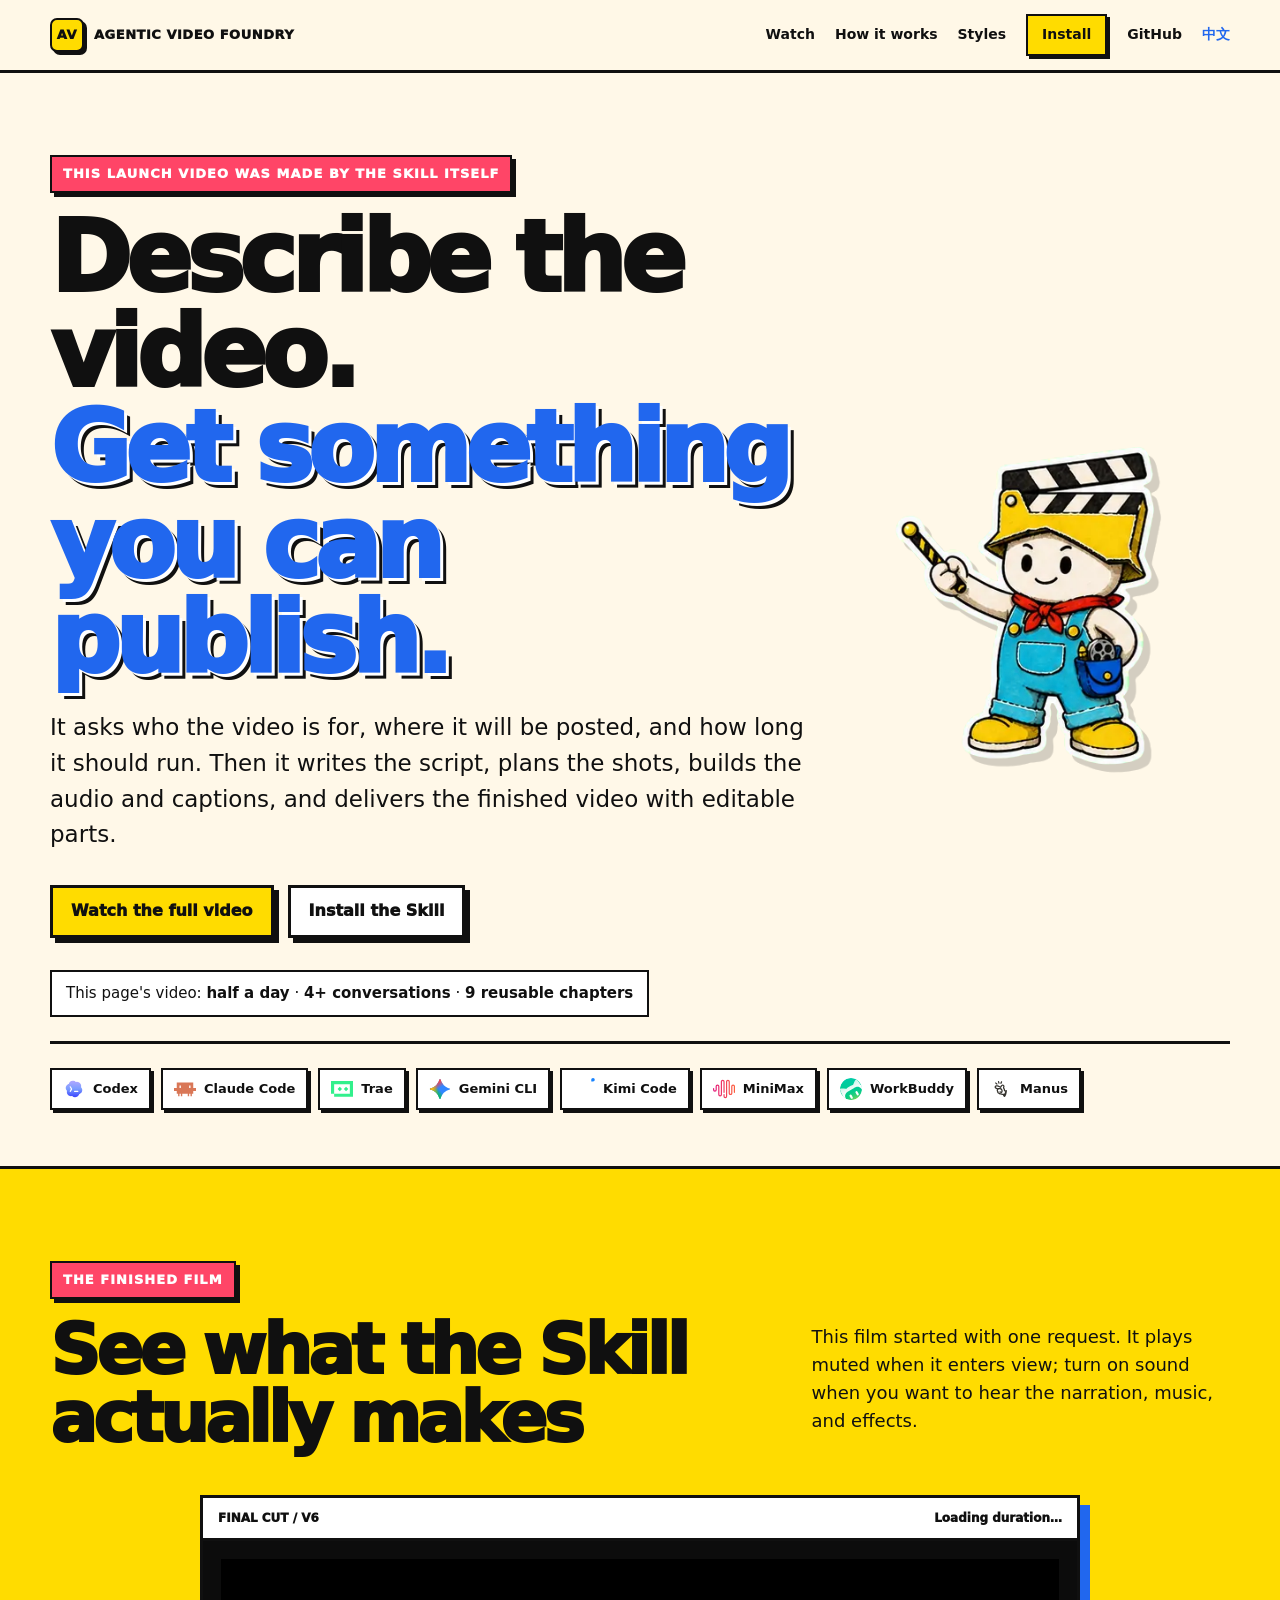
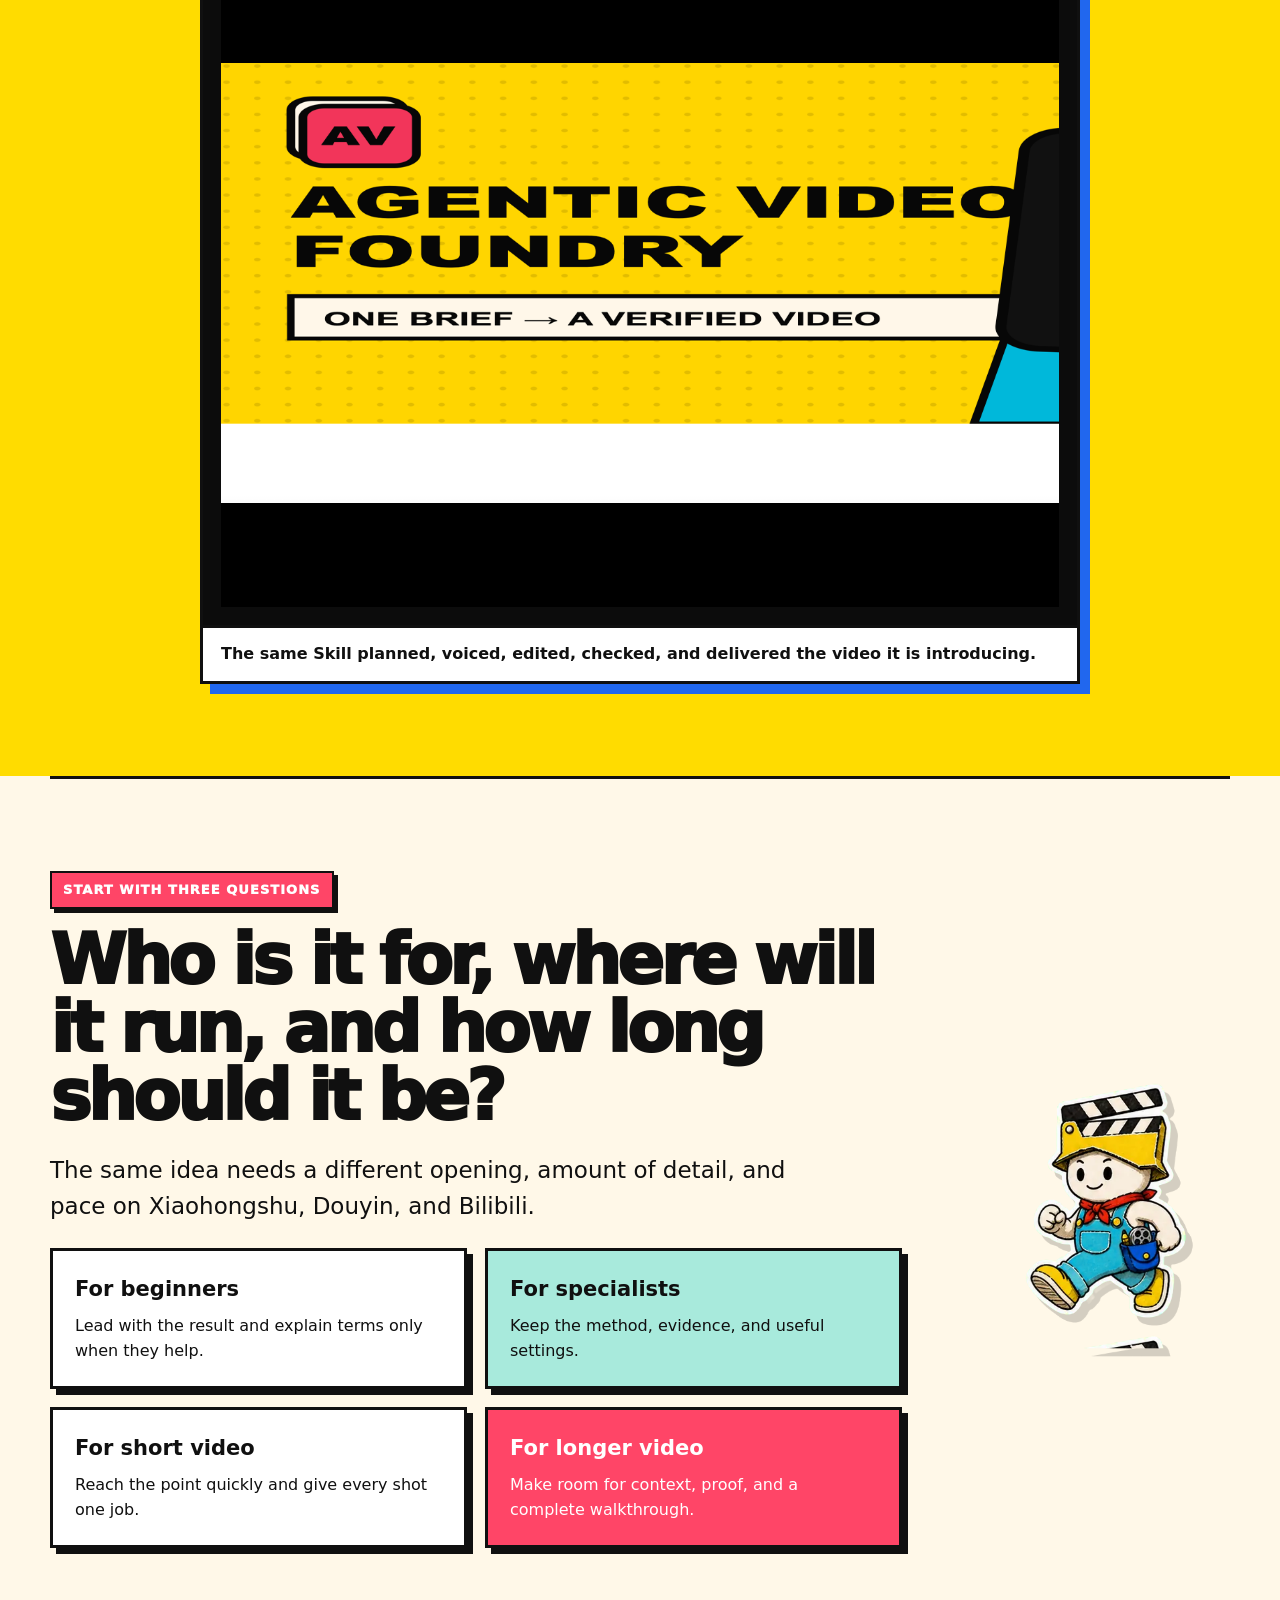
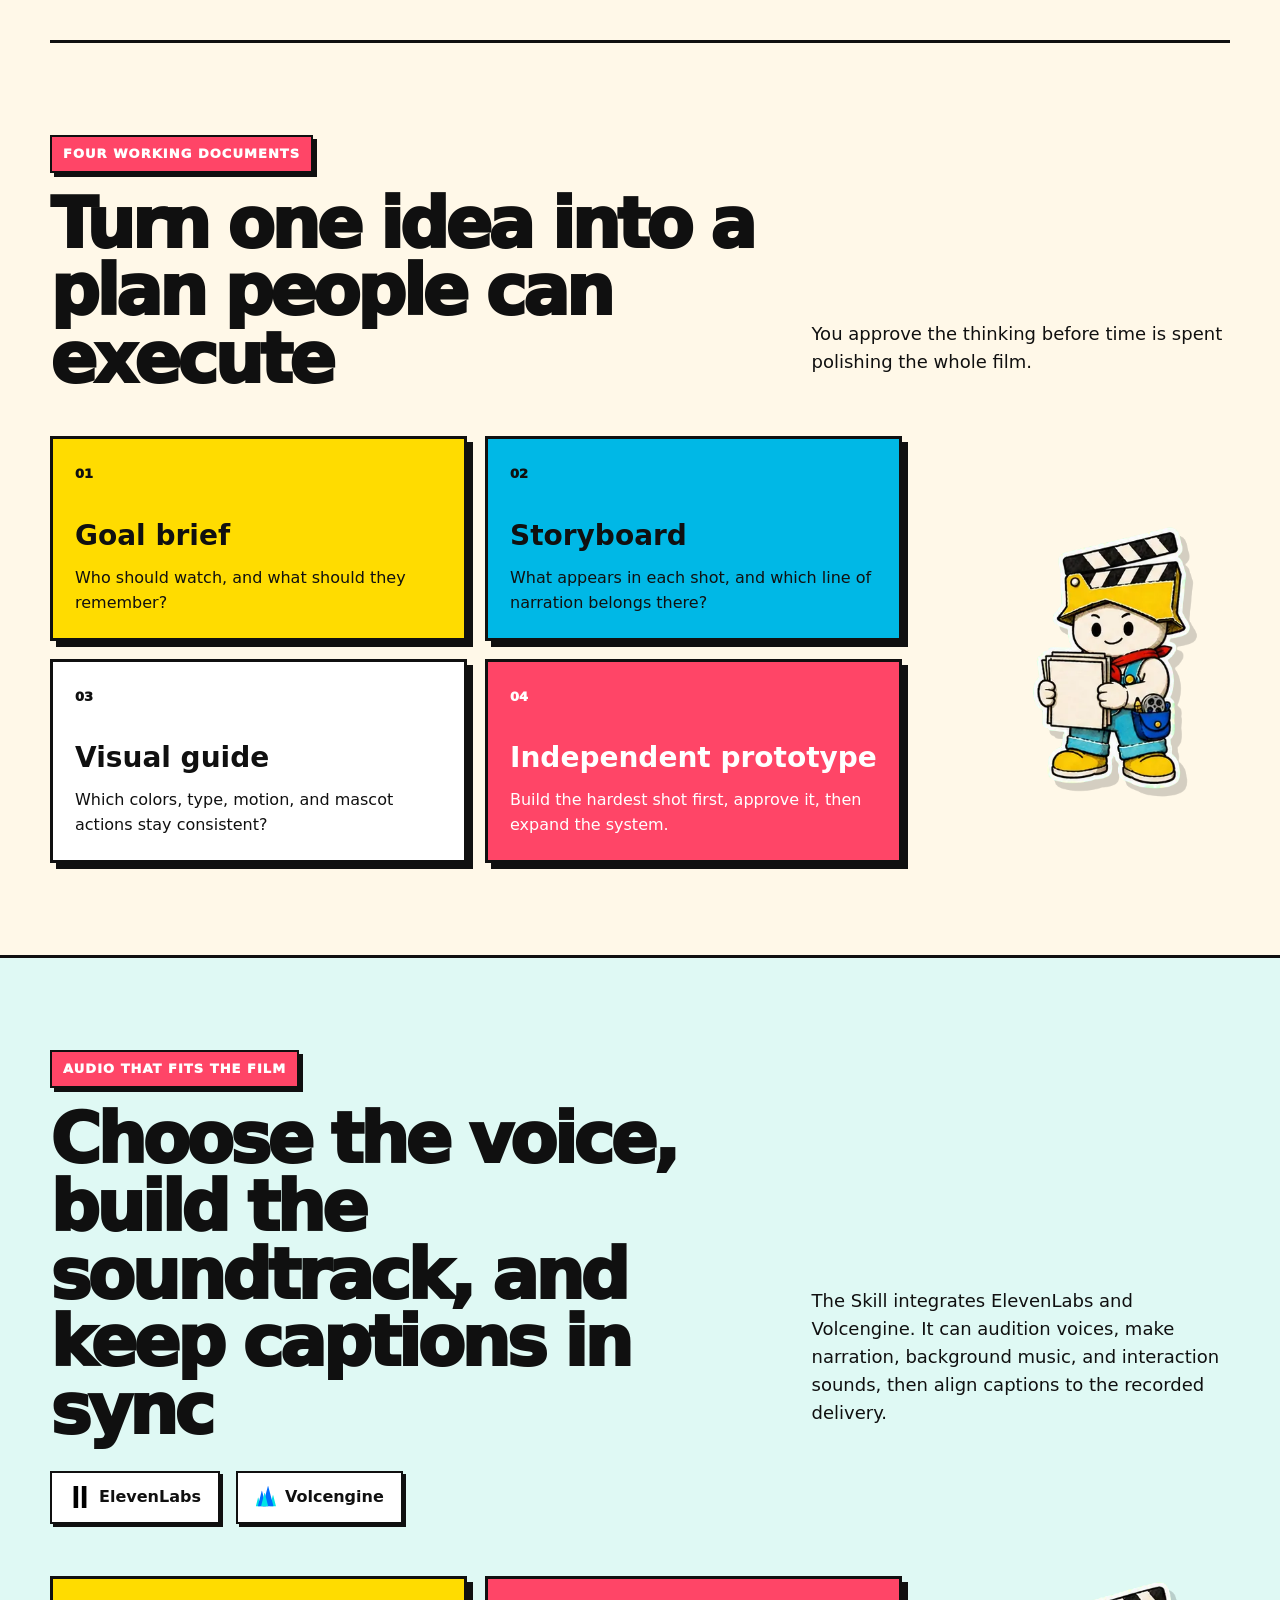
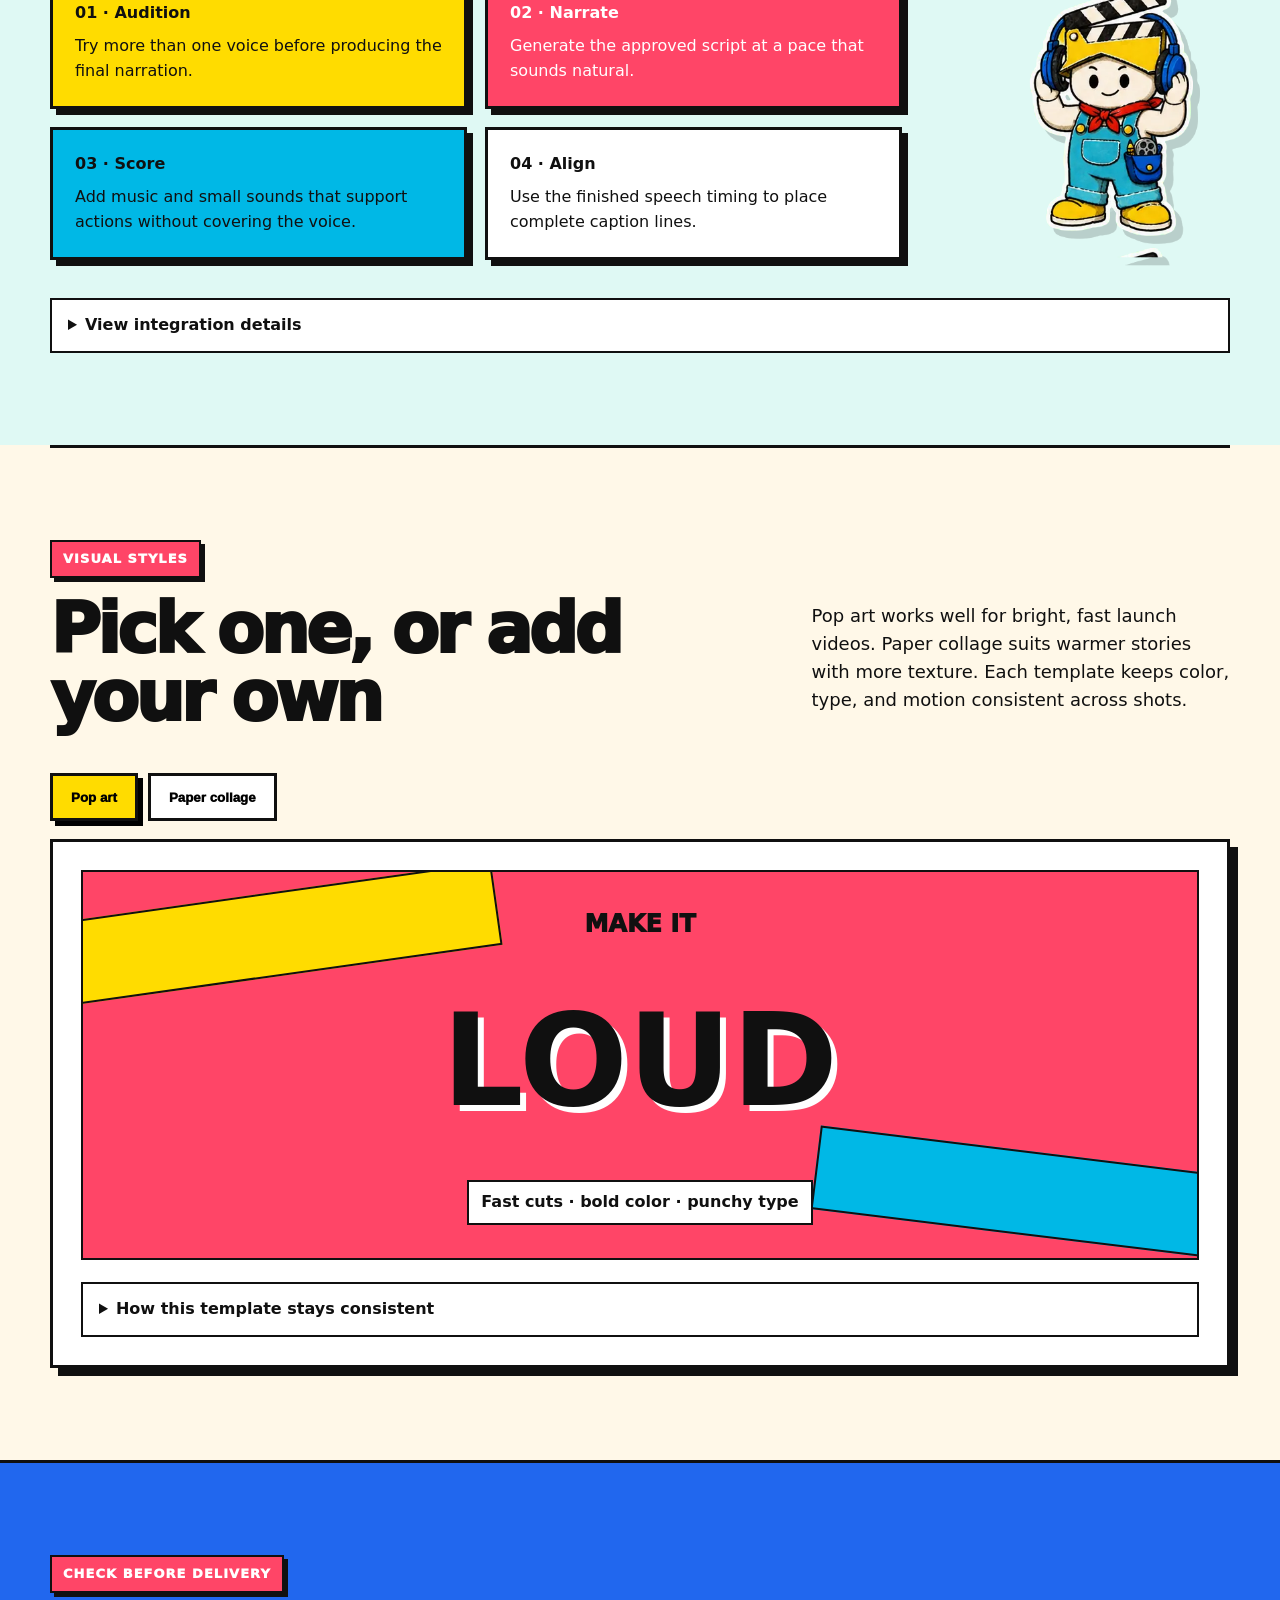
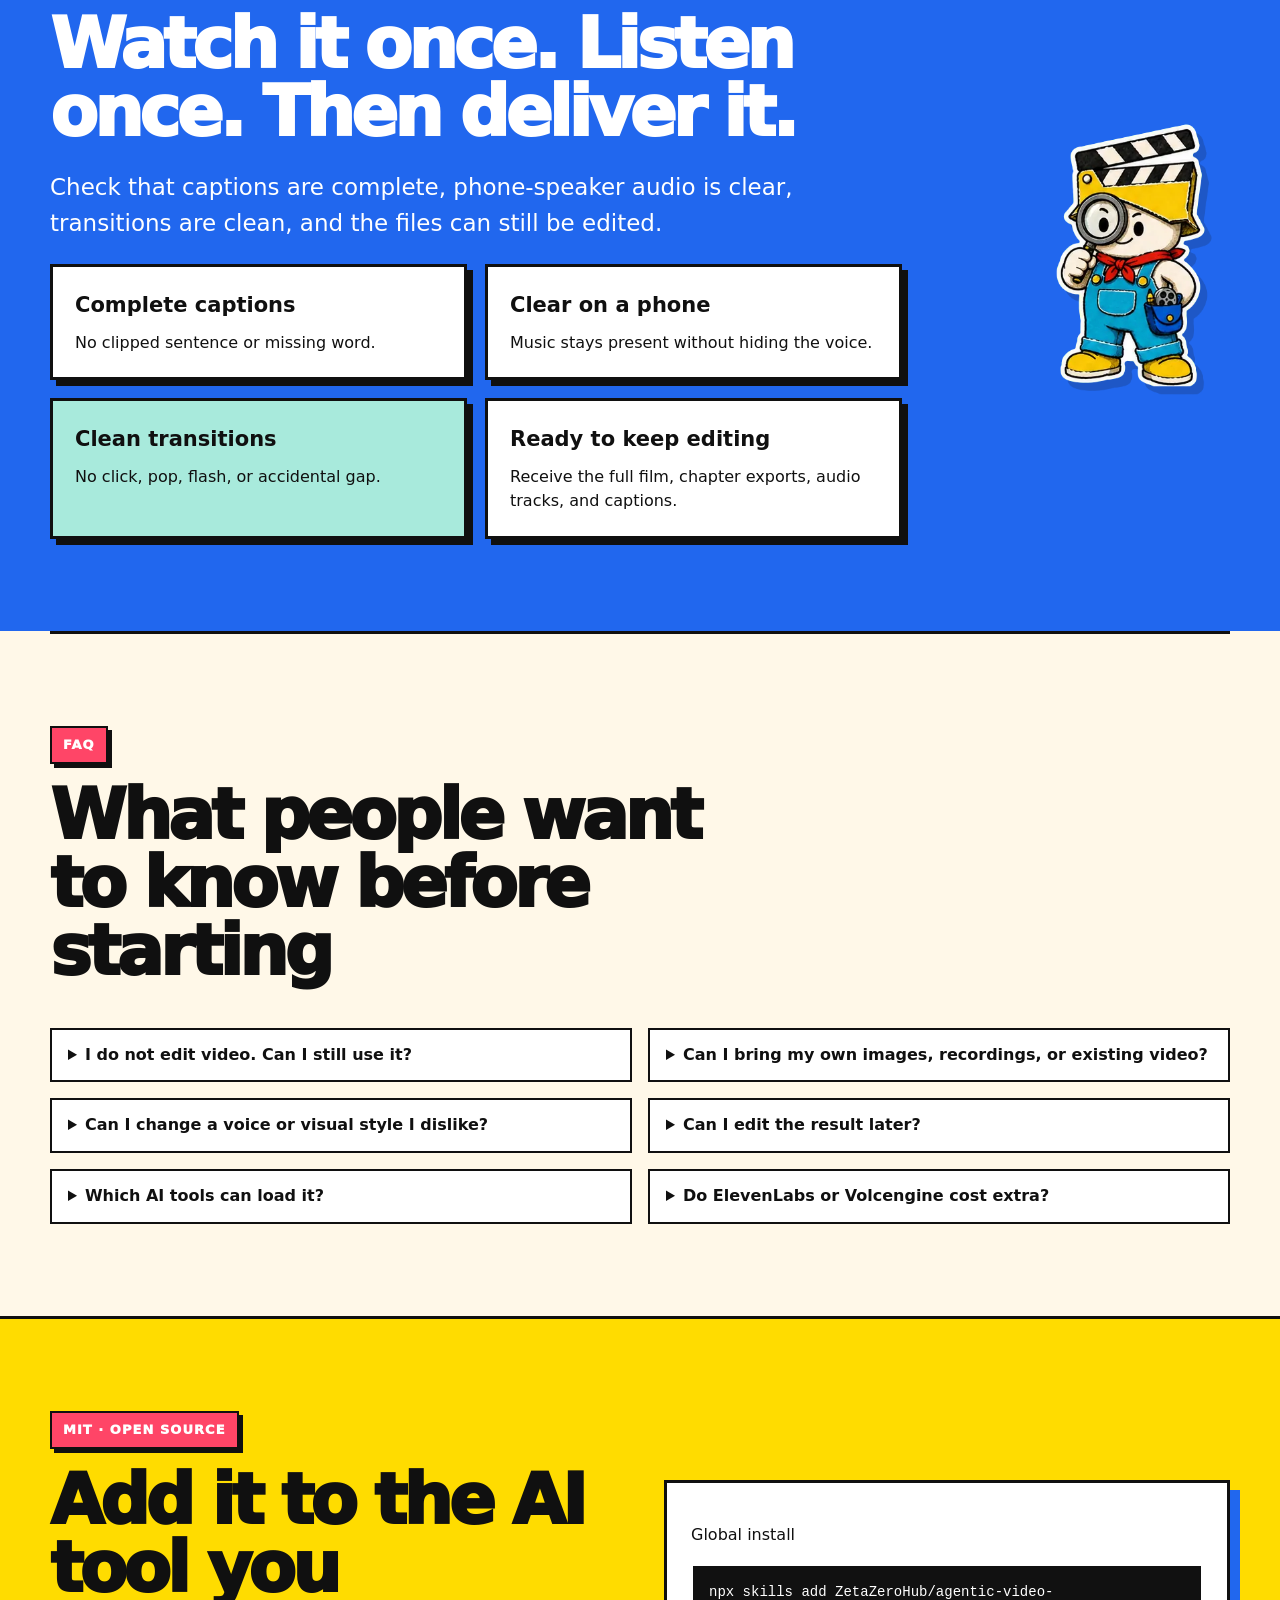
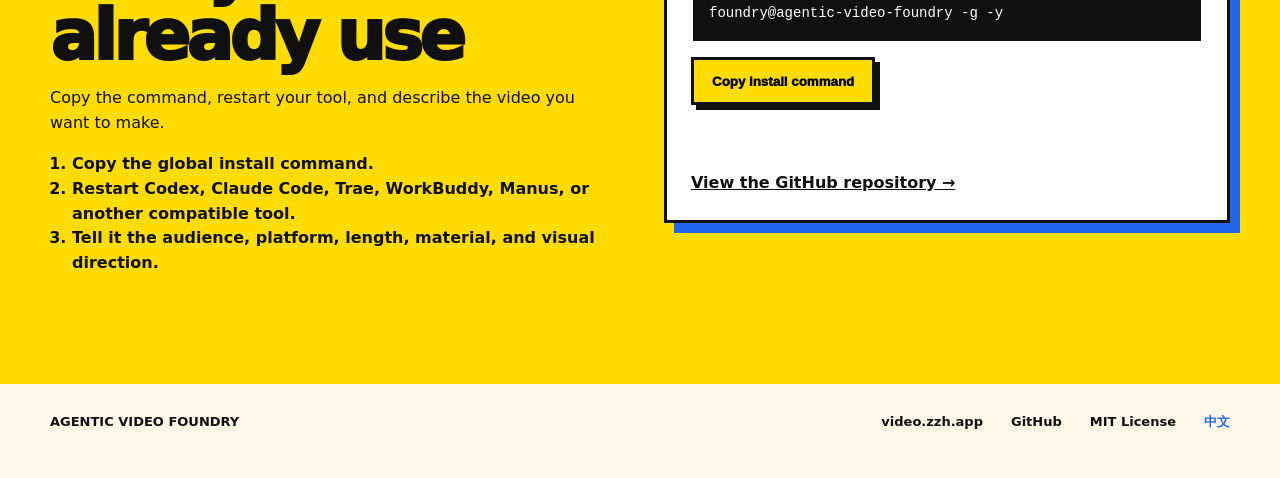
==== commit 75bf1cf5: "fix(website): make mascot animation host-compatible" ====
--- a/website/index.html
+++ b/website/index.html
@@ -31,11 +31,11 @@
       <section class="section documents-section" id="documents" aria-labelledby="documents-title"><div class="section-heading"><div><p class="section-kicker">FOUR WORKING DOCUMENTS</p><h2 id="documents-title">Turn one idea into a plan people can execute</h2></div><p>You approve the thinking before time is spent polishing the whole film.</p></div><div class="section-with-mascot"><div class="document-grid"><article class="document-card"><span>01</span><h3>Goal brief</h3><p>Who should watch, and what should they remember?</p></article><article class="document-card"><span>02</span><h3>Storyboard</h3><p>What appears in each shot, and which line of narration belongs there?</p></article><article class="document-card"><span>03</span><h3>Visual guide</h3><p>Which colors, type, motion, and mascot actions stay consistent?</p></article><article class="document-card"><span>04</span><h3>Independent prototype</h3><p>Build the hardest shot first, approve it, then expand the system.</p></article></div><picture class="mascot-stage" data-mascot="documents"><source srcset="./assets/mascot/documents-1.webp" type="image/webp" /><img src="./assets/mascot/documents-1.png" width="418" height="418" loading="lazy" alt="小铸 flips through and checks the four production documents" /></picture></div></section>
       <section class="section audio-section" id="audio" aria-labelledby="audio-title"><div class="section-heading"><div><p class="section-kicker">AUDIO THAT FITS THE FILM</p><h2 id="audio-title">Choose the voice, build the soundtrack, and keep captions in sync</h2></div><p>The Skill integrates ElevenLabs and Volcengine. It can audition voices, make narration, background music, and interaction sounds, then align captions to the recorded delivery.</p></div><div class="provider-row" aria-label="Integrated audio providers"><span><img src="./assets/brands/elevenlabs.svg" alt="" />ElevenLabs</span><span><img src="./assets/brands/volcengine-color.svg" alt="" />Volcengine</span></div><div class="section-with-mascot"><ol class="audio-steps"><li class="audio-step"><strong>01 · Audition</strong><p>Try more than one voice before producing the final narration.</p></li><li class="audio-step"><strong>02 · Narrate</strong><p>Generate the approved script at a pace that sounds natural.</p></li><li class="audio-step"><strong>03 · Score</strong><p>Add music and small sounds that support actions without covering the voice.</p></li><li class="audio-step"><strong>04 · Align</strong><p>Use the finished speech timing to place complete caption lines.</p></li></ol><picture class="mascot-stage" data-mascot="audio"><source srcset="./assets/mascot/audio-1.webp" type="image/webp" /><img src="./assets/mascot/audio-1.png" width="418" height="418" loading="lazy" alt="小铸 listens to voice options and taps along with the soundtrack" /></picture></div><details class="technical-details"><summary>View integration details</summary><p>Keys stay in the operating-system keychain or environment variables. Provider setup, timestamps, voice-cloning permission, and final audio measurement are checked without exposing credentials in the repository.</p></details></section>
       <section class="section styles-section" id="styles" aria-labelledby="styles-title" data-preset-active="pop"><div class="section-heading"><div><p class="section-kicker">VISUAL STYLES</p><h2 id="styles-title">Pick one, or add your own</h2></div><p>Pop art works well for bright, fast launch videos. Paper collage suits warmer stories with more texture. Each template keeps color, type, and motion consistent across shots.</p></div><div class="preset-tabs" role="tablist" aria-label="Visual style examples"><button class="preset-tab is-active" type="button" role="tab" aria-selected="true" aria-controls="preset-panel-pop" id="preset-tab-pop" data-preset="pop">Pop art</button><button class="preset-tab" type="button" role="tab" aria-selected="false" aria-controls="preset-panel-paper" id="preset-tab-paper" data-preset="paper" tabindex="-1">Paper collage</button></div><div class="preset-panels"><article class="preset-panel is-active preset-pop" id="preset-panel-pop" role="tabpanel" aria-labelledby="preset-tab-pop" data-preset-panel="pop"><div class="style-demo"><span class="style-word">MAKE IT</span><strong>LOUD</strong><i>Fast cuts · bold color · punchy type</i></div><details class="technical-details"><summary>How this template stays consistent</summary><p>It fixes a compact palette, heavy type, hard-edged motion, density limits, and safe text zones. New styles can add their own rules without changing the whole pipeline.</p></details></article><article class="preset-panel preset-paper" id="preset-panel-paper" role="tabpanel" aria-labelledby="preset-tab-paper" data-preset-panel="paper" hidden><div class="style-demo paper-demo"><span class="paper-piece">ONE IDEA</span><strong>TAKES SHAPE</strong><i>Rigid paper pieces · stepped motion · warm texture</i></div><details class="technical-details"><summary>How this template stays consistent</summary><p>It keeps torn edges, paper texture, flat layers, restrained colors, and discrete stop-motion. Pieces move without bending, melting, or drifting between shots.</p></details></article></div></section>
-      <section class="section quality-section" id="quality" aria-labelledby="quality-title"><div class="section-with-mascot"><div><p class="section-kicker">CHECK BEFORE DELIVERY</p><h2 id="quality-title">Watch it once. Listen once. Then deliver it.</h2><p class="section-lead">Check that captions are complete, phone-speaker audio is clear, transitions are clean, and the files can still be edited.</p><div class="quality-grid"><article class="quality-card"><strong>Complete captions</strong><p>No clipped sentence or missing word.</p></article><article class="quality-card"><strong>Clear on a phone</strong><p>Music stays present without hiding the voice.</p></article><article class="quality-card"><strong>Clean transitions</strong><p>No click, pop, flash, or accidental gap.</p></article><article class="quality-card"><strong>Ready to keep editing</strong><p>Receive the full film, chapter exports, audio tracks, and captions.</p></article></div></div><picture class="mascot-stage" data-mascot="qc"><source srcset="./assets/mascot/qc-1.webp" type="image/webp" /><img src="./assets/mascot/qc-1.png" width="418" height="418" loading="lazy" alt="小铸 uses a magnifier and checks the delivery" /></picture></div><details class="technical-details"><summary>View acceptance details</summary><p>The technical report records frame size, frame rate, encoding, audio measurements, subtitle timing, representative frames, and the complete watch-through.</p></details></section>
+      <section class="section quality-section" id="quality" aria-labelledby="quality-title"><div class="section-with-mascot"><div><p class="section-kicker">CHECK BEFORE DELIVERY</p><h2 id="quality-title">Watch it once. Listen once. Then deliver it.</h2><p class="section-lead">Check that captions are complete, phone-speaker audio is clear, transitions are clean, and the files can still be edited.</p><div class="quality-grid"><article class="quality-card"><strong>Complete captions</strong><p>No clipped sentence or missing word.</p></article><article class="quality-card"><strong>Clear on a phone</strong><p>Music stays present without hiding the voice.</p></article><article class="quality-card"><strong>Clean transitions</strong><p>No click, pop, flash, or accidental gap.</p></article><article class="quality-card"><strong>Ready to keep editing</strong><p>Receive the full film, chapter exports, audio tracks, and captions.</p></article></div></div><picture class="mascot-stage" data-mascot="qc"><source srcset="./assets/mascot/qc-1.webp" type="image/webp" /><img src="./assets/mascot/qc-1.png" width="418" height="418" loading="lazy" alt="小铸 uses a magnifier and checks the delivery" /></picture></div></section>
       <section class="section faq-section" id="faq" aria-labelledby="faq-title"><div class="section-heading"><div><p class="section-kicker">FAQ</p><h2 id="faq-title">What people want to know before starting</h2></div></div><div class="faq-list"><details><summary>I do not edit video. Can I still use it?</summary><p>Yes. Start by describing the audience, platform, length, material, and result you want. The Skill turns that into working documents and visible checkpoints you can approve.</p></details><details><summary>Can I bring my own images, recordings, or existing video?</summary><p>Yes. Real product footage and user-provided material can become the main evidence instead of being covered by decorative animation.</p></details><details><summary>Can I change a voice or visual style I dislike?</summary><p>Yes. You can audition another voice, rebalance the music, change sound effects, switch templates, or add a custom style before the final render.</p></details><details><summary>Can I edit the result later?</summary><p>Yes. Delivery can include the complete film, standalone chapter videos, narration, music, effects, captions, and the project files used to compose them.</p></details><details><summary>Which AI tools can load it?</summary><p>Codex, Claude Code, Trae, Gemini CLI, Kimi Code, MiniMax, WorkBuddy, Manus, and other environments that can load Agent Skills or repository instructions.</p></details><details><summary>Do ElevenLabs or Volcengine cost extra?</summary><p>The Skill is open source. Audio-provider usage follows the account and plan you connect, so preview short samples before approving paid generation.</p></details></div></section>
       <section class="section install-section" id="install" aria-labelledby="install-title"><div><p class="eyebrow">MIT · OPEN SOURCE</p><h2 id="install-title">Add it to the AI tool you already use</h2><p>Copy the command, restart your tool, and describe the video you want to make.</p><ol class="install-steps"><li>Copy the global install command.</li><li>Restart Codex, Claude Code, Trae, WorkBuddy, Manus, or another compatible tool.</li><li>Tell it the audience, platform, length, material, and visual direction.</li></ol></div><div class="install-panel"><p>Global install</p><pre><code data-install-command>npx skills add ZetaZeroHub/agentic-video-foundry@agentic-video-foundry -g -y</code></pre><button class="copy-button" type="button" data-copy-button aria-describedby="copy-status">Copy install command</button><p class="copy-status" id="copy-status" role="status" aria-live="polite"></p><a class="repo-link" href="https://github.com/ZetaZeroHub/agentic-video-foundry">View the GitHub repository →</a></div></section>
     </main>
     <footer class="site-footer"><span>AGENTIC VIDEO FOUNDRY</span><a href="https://video.zzh.app/">video.zzh.app</a><a href="https://github.com/ZetaZeroHub/agentic-video-foundry">GitHub</a><a href="https://github.com/ZetaZeroHub/agentic-video-foundry/blob/main/LICENSE">MIT License</a><a class="language-link" href="./zh/" hreflang="zh-CN" lang="zh-CN">中文</a></footer>
-    <script type="module" src="./mascot.mjs?v=20260821b"></script>
+    <script defer src="./mascot.js?v=20260821c"></script>
   </body>
 </html>
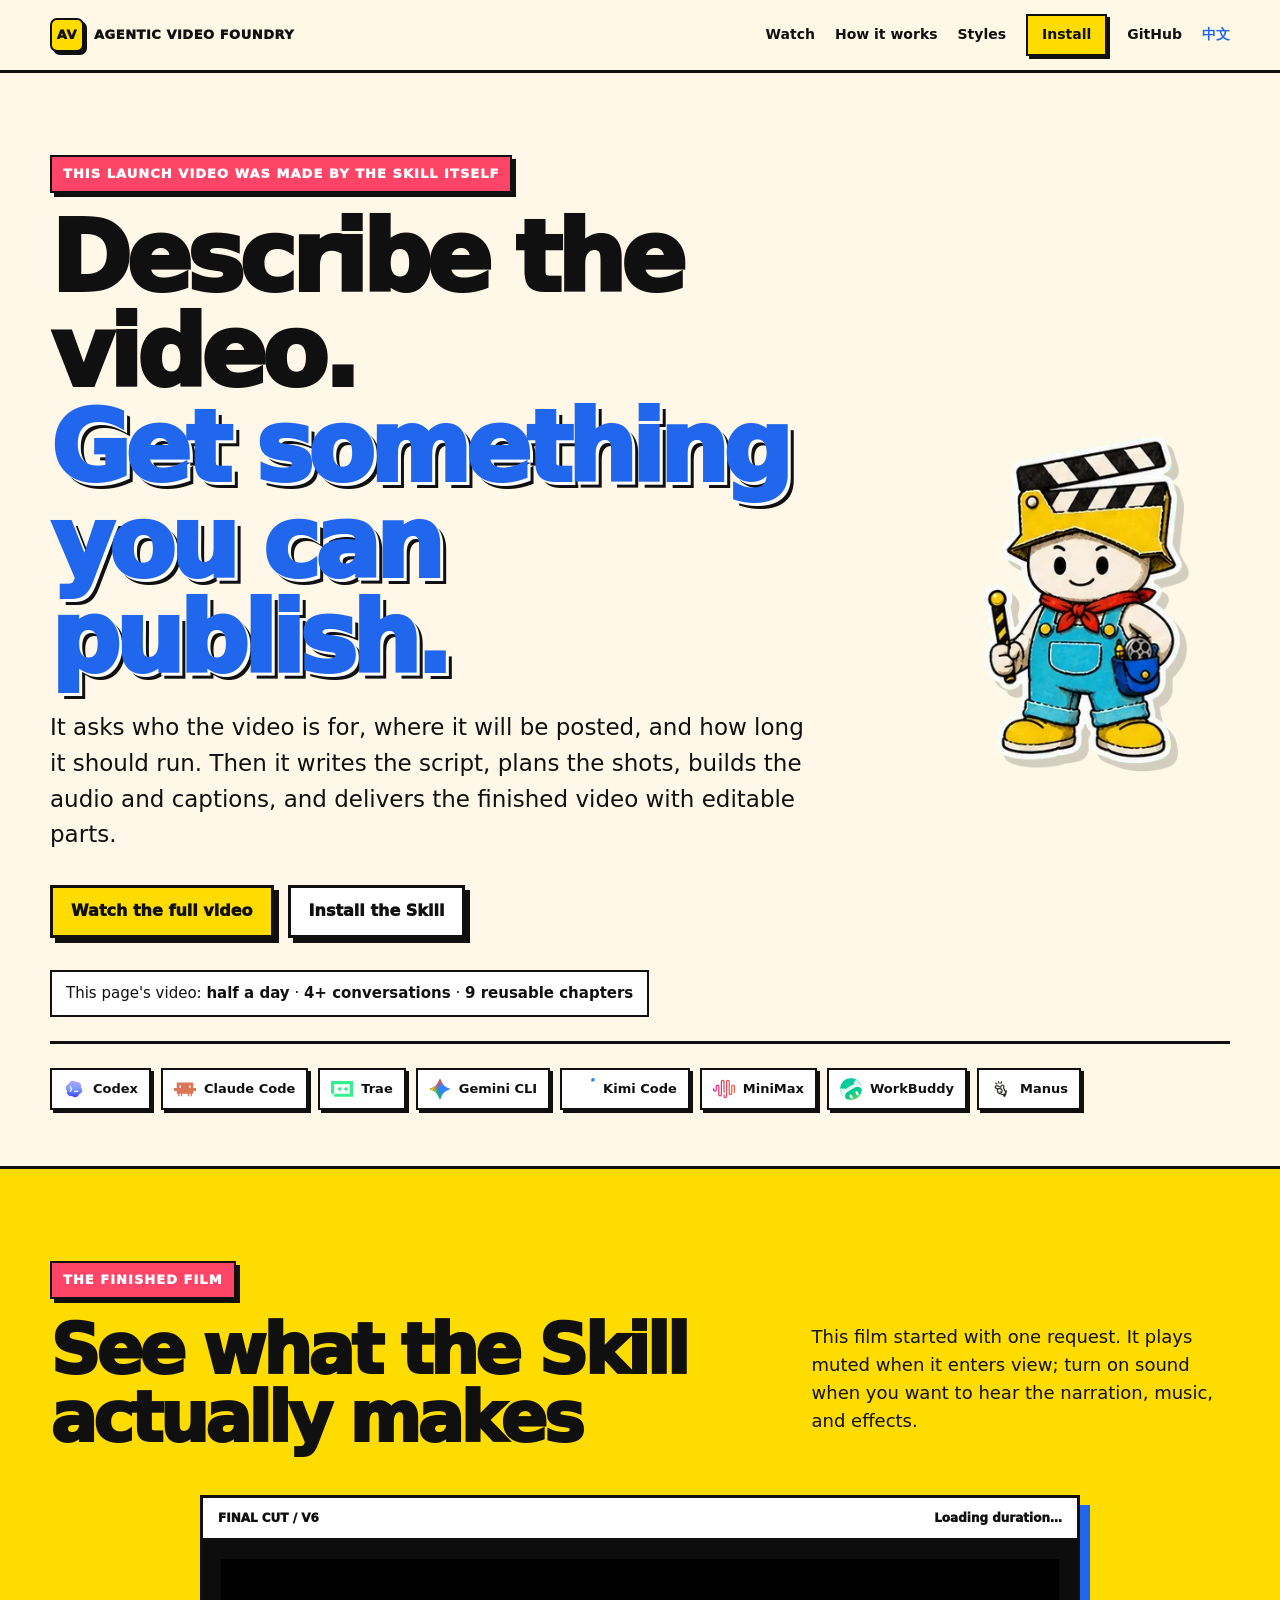
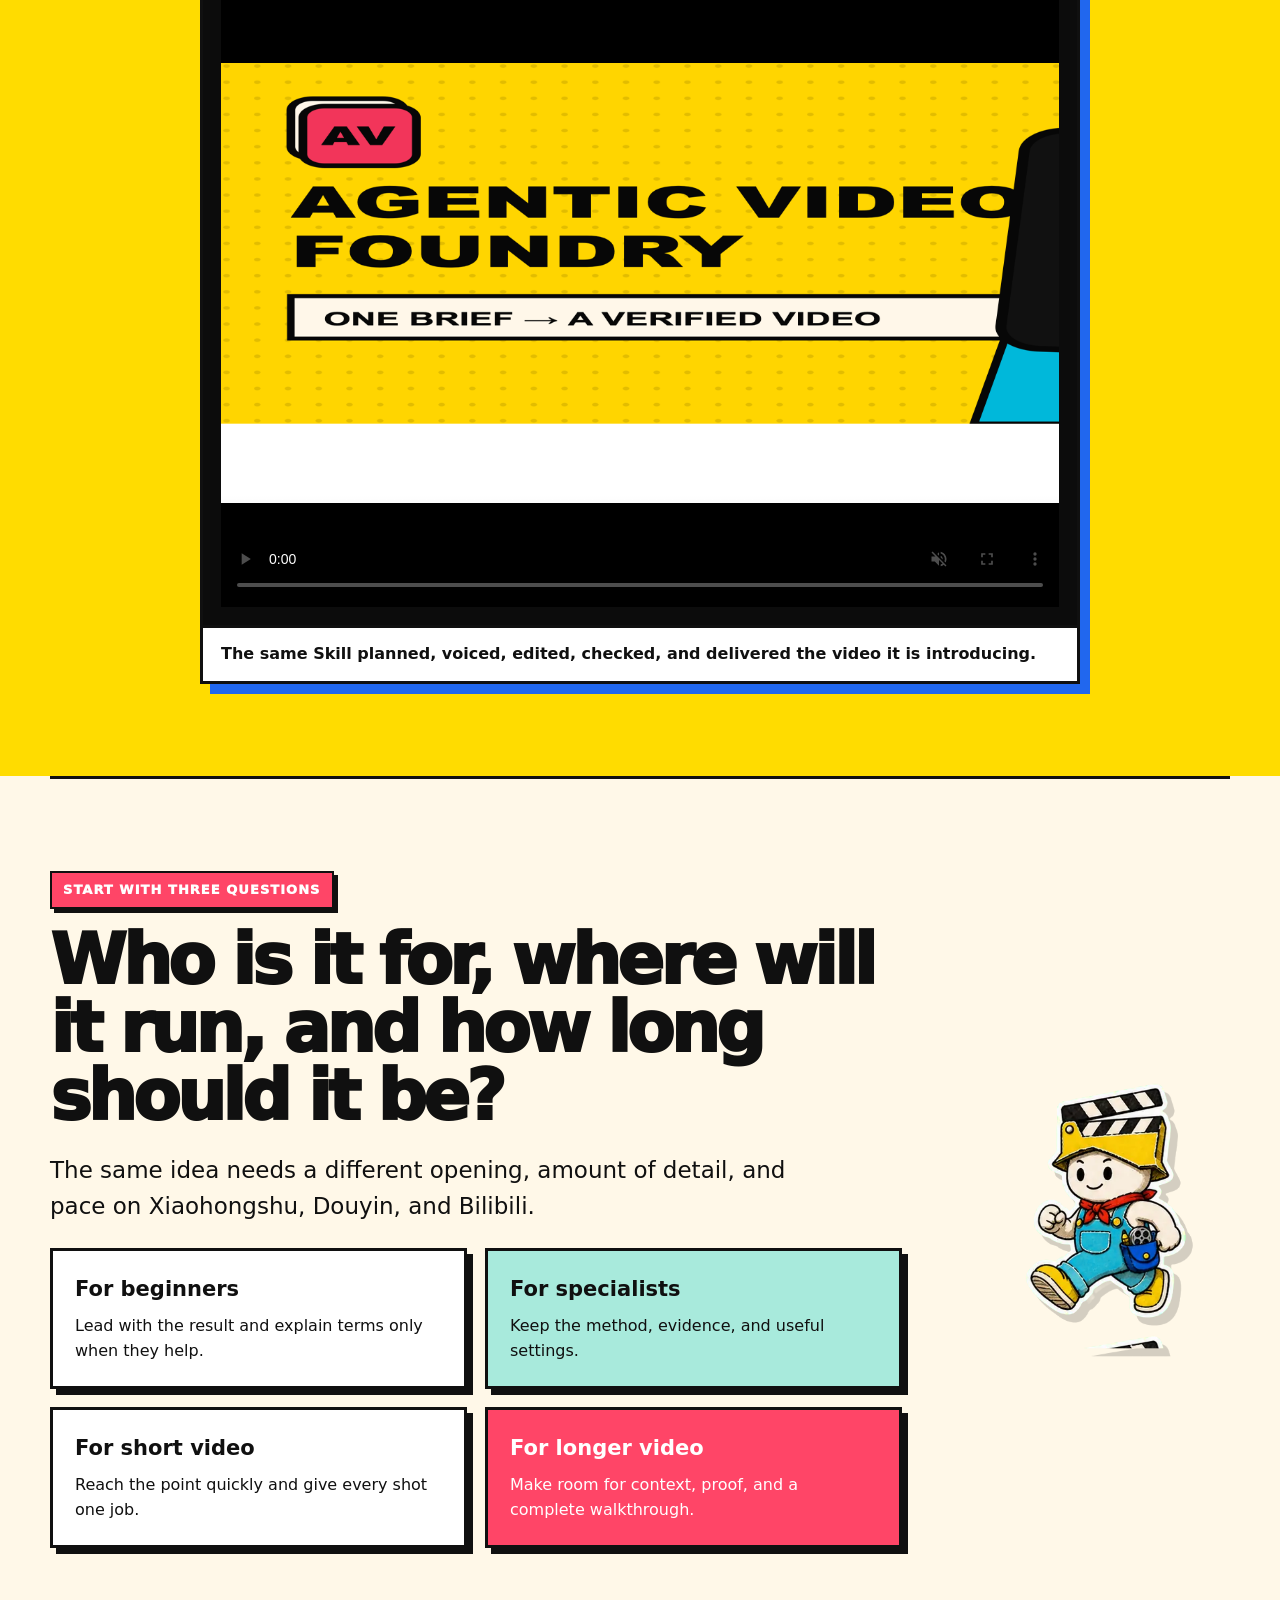
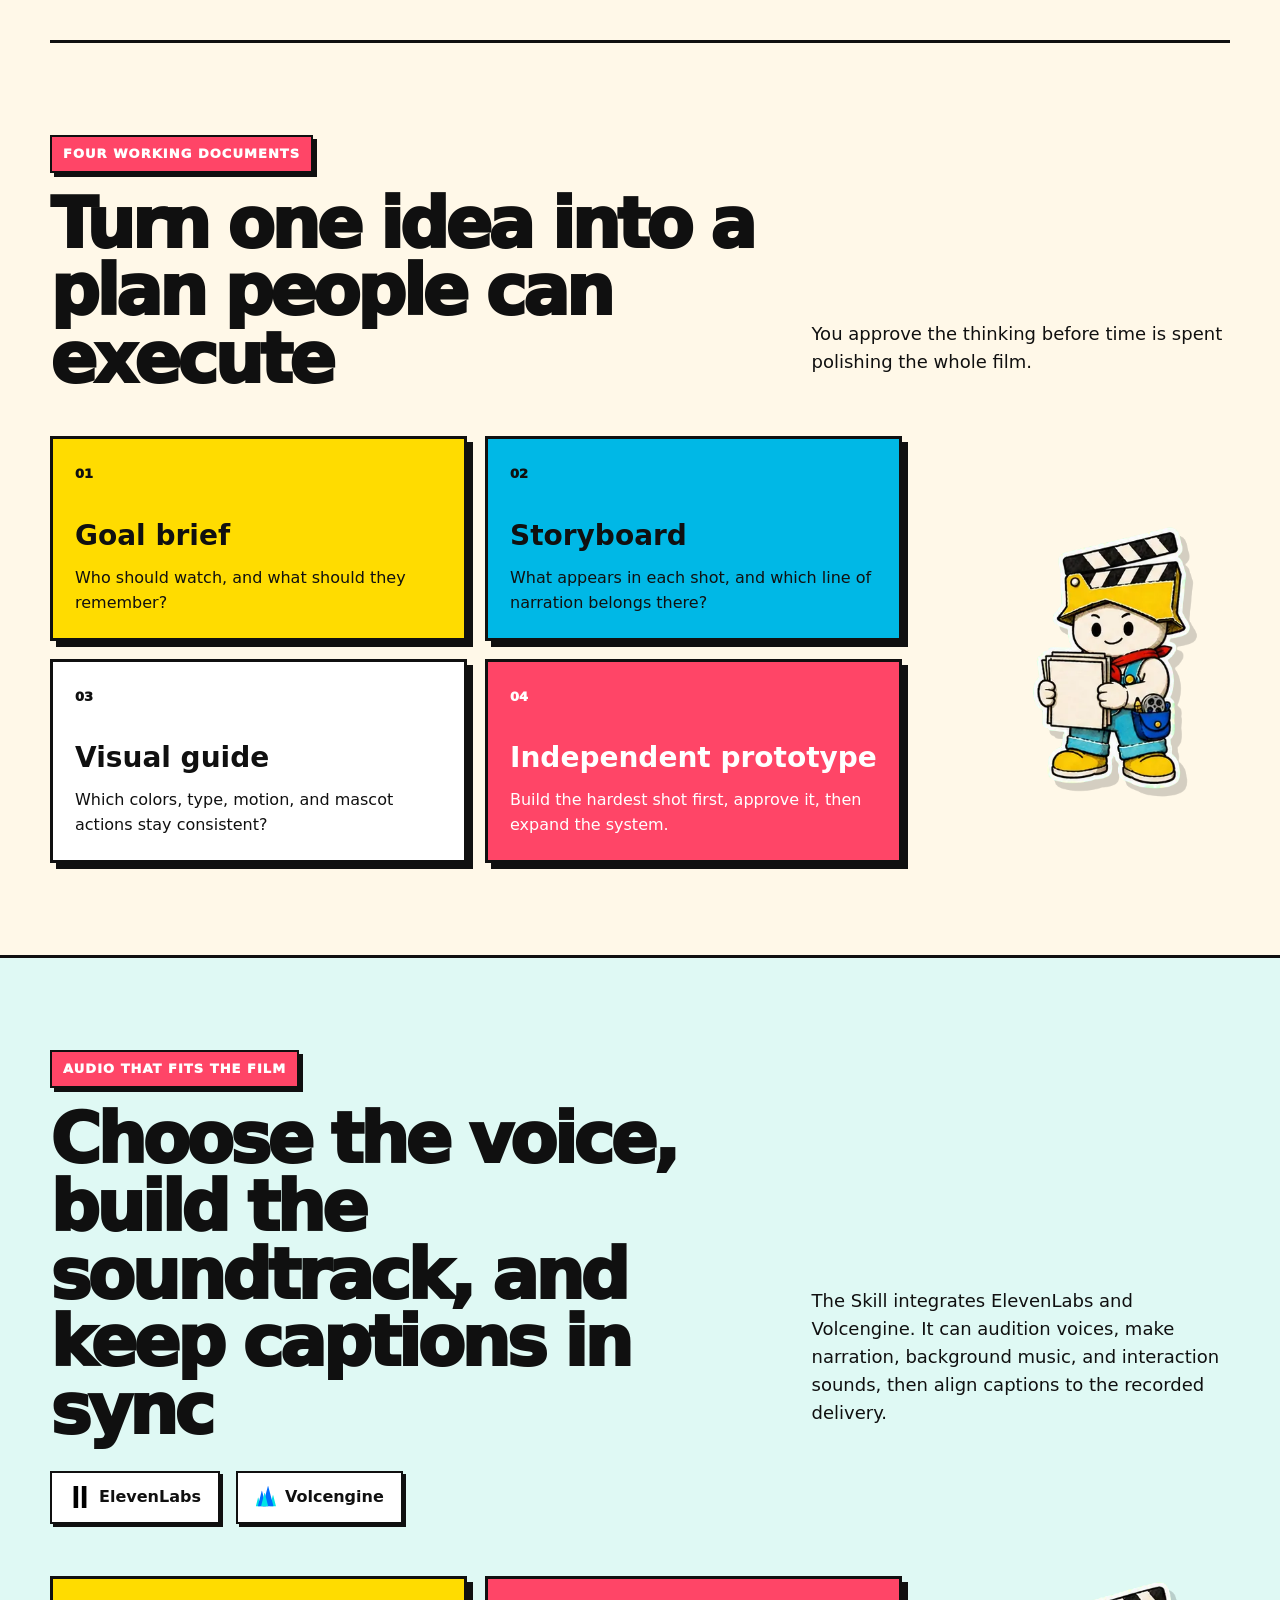
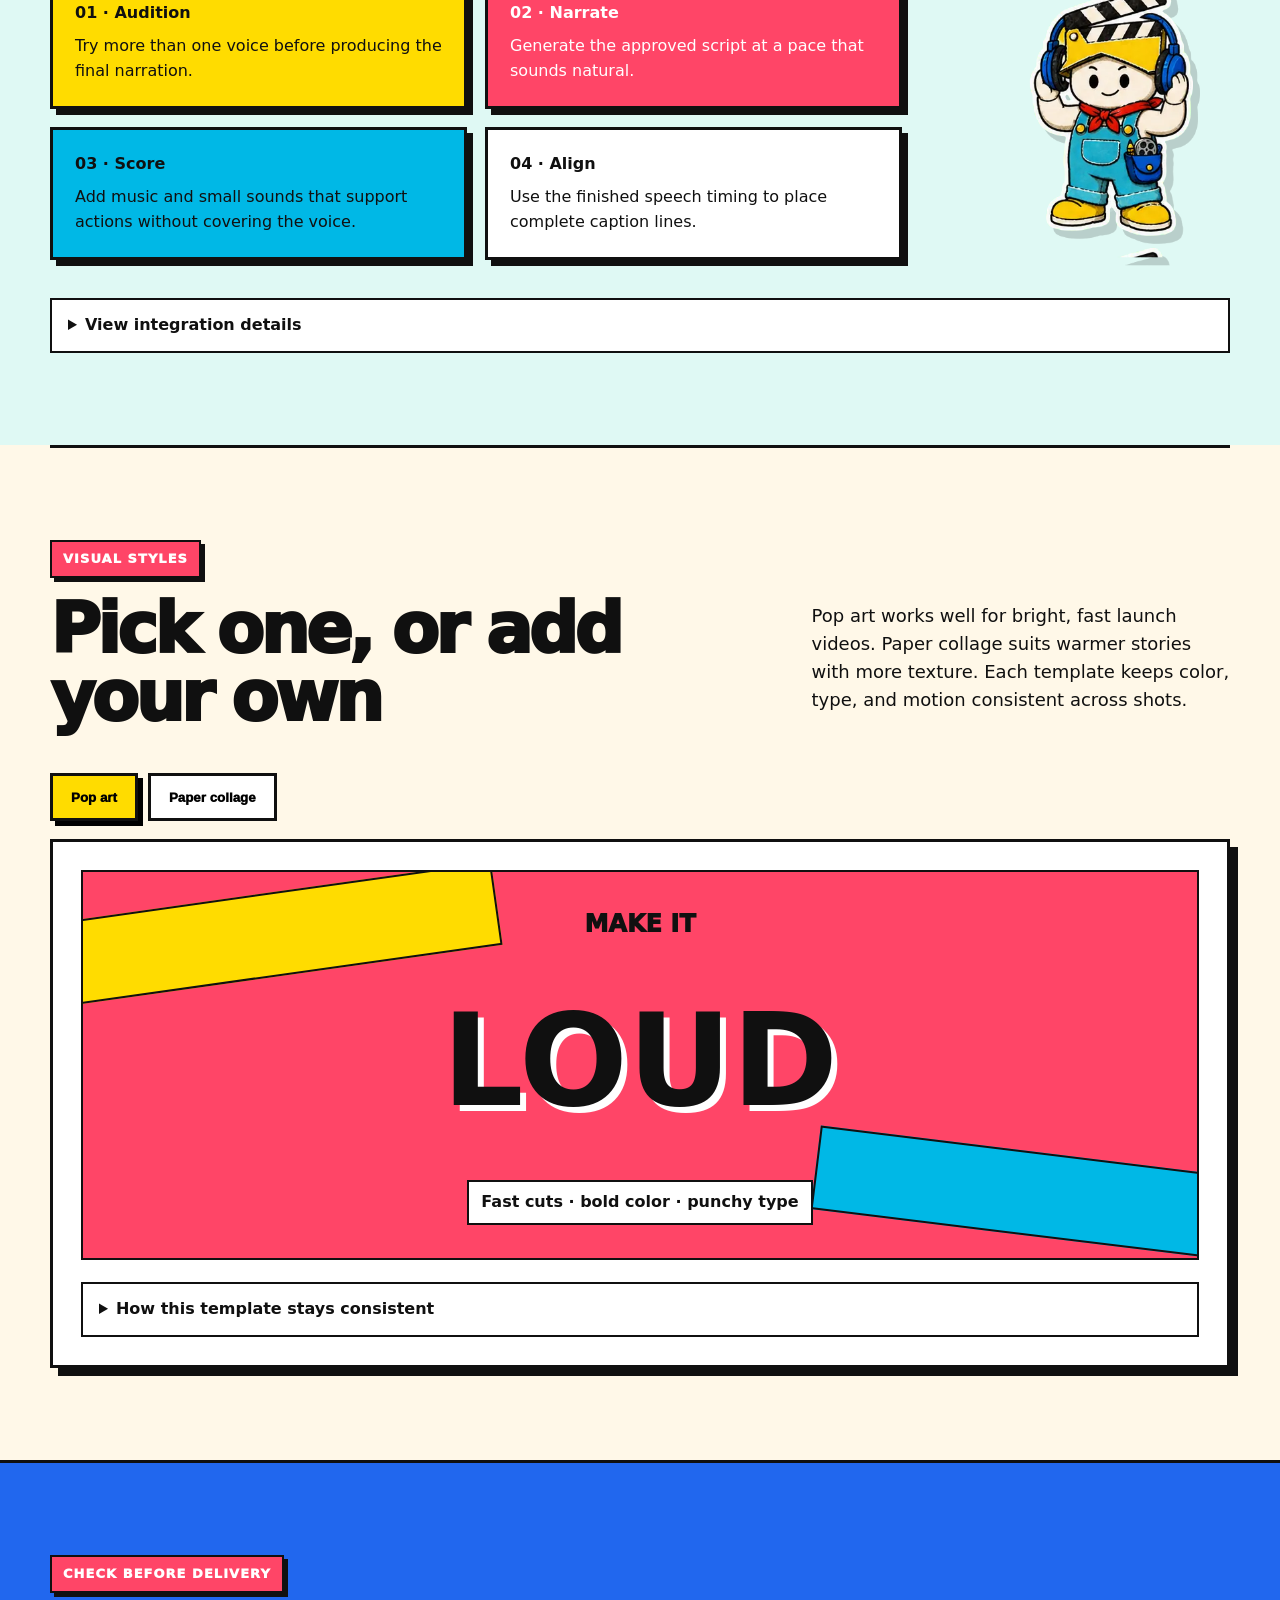
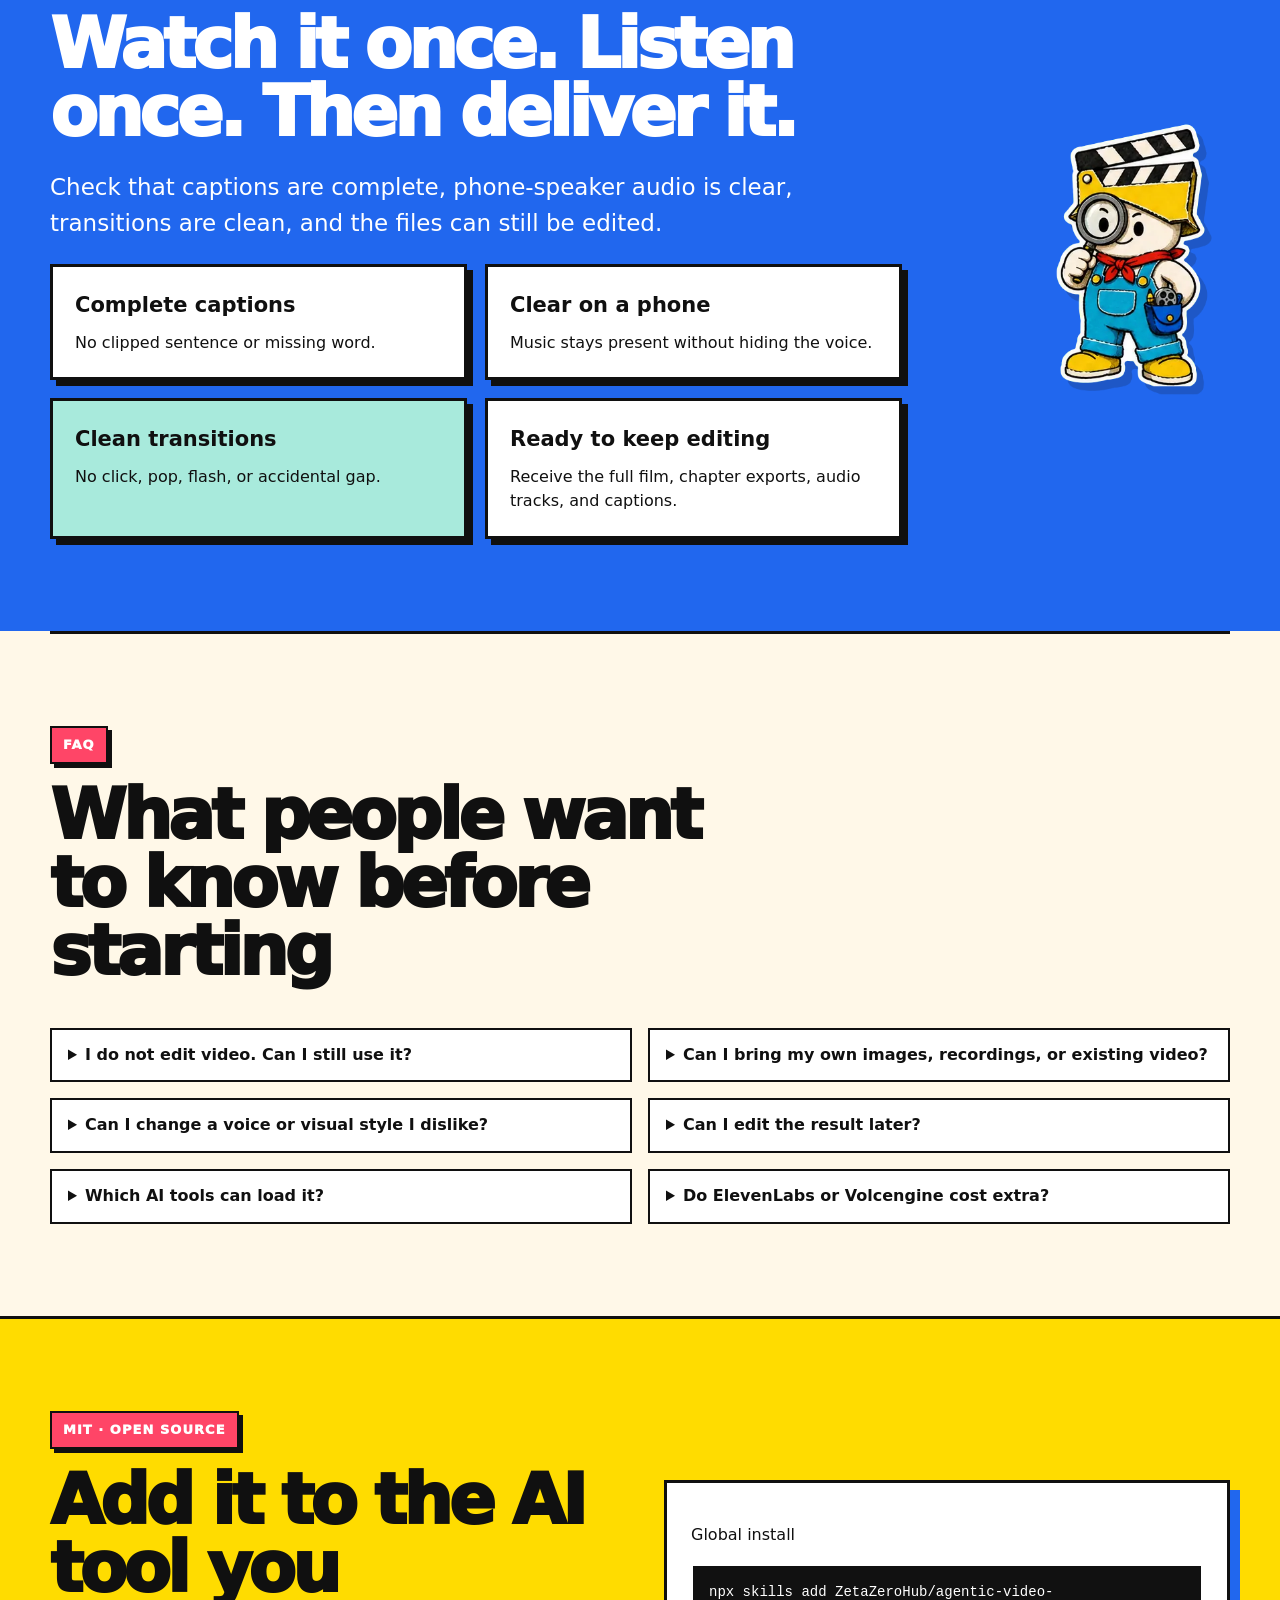
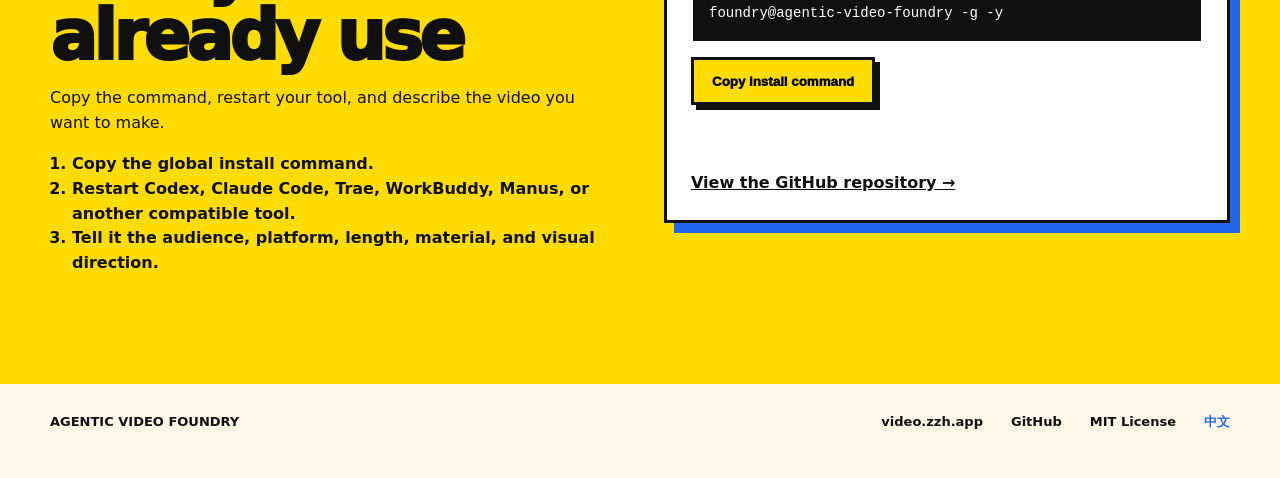
==== commit 050b7c2a: "feat: add mascot workflow and language routing" ====
--- a/website/index.html
+++ b/website/index.html
@@ -16,6 +16,7 @@
     <link rel="stylesheet" href="./styles.css?v=20260821b" />
     <meta property="og:type" content="website" /><meta property="og:url" content="https://video.zzh.app/" /><meta property="og:title" content="Agentic Video Foundry — One request to a publishable video" /><meta property="og:description" content="Watch the finished film, see the four working documents, choose audio and visual styles, then install the open-source Skill." /><meta property="og:image" content="https://video.zzh.app/assets/og-cover.png" />
     <meta name="twitter:card" content="summary_large_image" /><meta name="twitter:title" content="Agentic Video Foundry — One request to a publishable video" /><meta name="twitter:description" content="A practical Agent Skill for making and delivering short videos." /><meta name="twitter:image" content="https://video.zzh.app/assets/og-cover.png" />
+    <script src="./language.js?v=20260821a"></script>
     <script type="application/ld+json">
       {"@context":"https://schema.org","@graph":[{"@type":"SoftwareApplication","name":"Agentic Video Foundry","applicationCategory":"MultimediaApplication","operatingSystem":"Cross-platform","url":"https://video.zzh.app/","downloadUrl":"https://github.com/ZetaZeroHub/agentic-video-foundry","license":"https://github.com/ZetaZeroHub/agentic-video-foundry/blob/main/LICENSE","description":"An open-source Agent Skill that plans, voices, edits, checks, and delivers short videos."},{"@type":"VideoObject","name":"Agentic Video Foundry launch film","description":"A complete launch film made with the workflow it demonstrates.","thumbnailUrl":"https://video.zzh.app/assets/og-cover.png","contentUrl":"https://video.zzh.app/assets/agentic-video-foundry-demo.mp4","duration":"PT4M15S","uploadDate":"2026-08-21"},{"@type":"HowTo","name":"Make a short video with Agentic Video Foundry","step":[{"@type":"HowToStep","name":"Answer three questions","text":"Define the audience, publishing platform, and duration."},{"@type":"HowToStep","name":"Approve four working documents","text":"Review the goal brief, storyboard, visual guide, and independent prototype."},{"@type":"HowToStep","name":"Build the film","text":"Create the visuals, narration, music, effects, and captions."},{"@type":"HowToStep","name":"Check and deliver","text":"Watch, listen, verify, and export the finished film with editable parts."}]},{"@type":"FAQPage","mainEntity":[{"@type":"Question","name":"Can I use it if I do not edit video?","acceptedAnswer":{"@type":"Answer","text":"Yes. Describe the audience, platform, length, material, and result; the Skill creates visible checkpoints you can approve."}},{"@type":"Question","name":"Can I use my own media?","acceptedAnswer":{"@type":"Answer","text":"Yes. Images, recordings, and existing video can become the main evidence in the film."}},{"@type":"Question","name":"Can I change the voice or style?","acceptedAnswer":{"@type":"Answer","text":"Yes. Audition another voice, rebalance audio, switch templates, or add a custom style before final delivery."}}]}]}
     </script>
